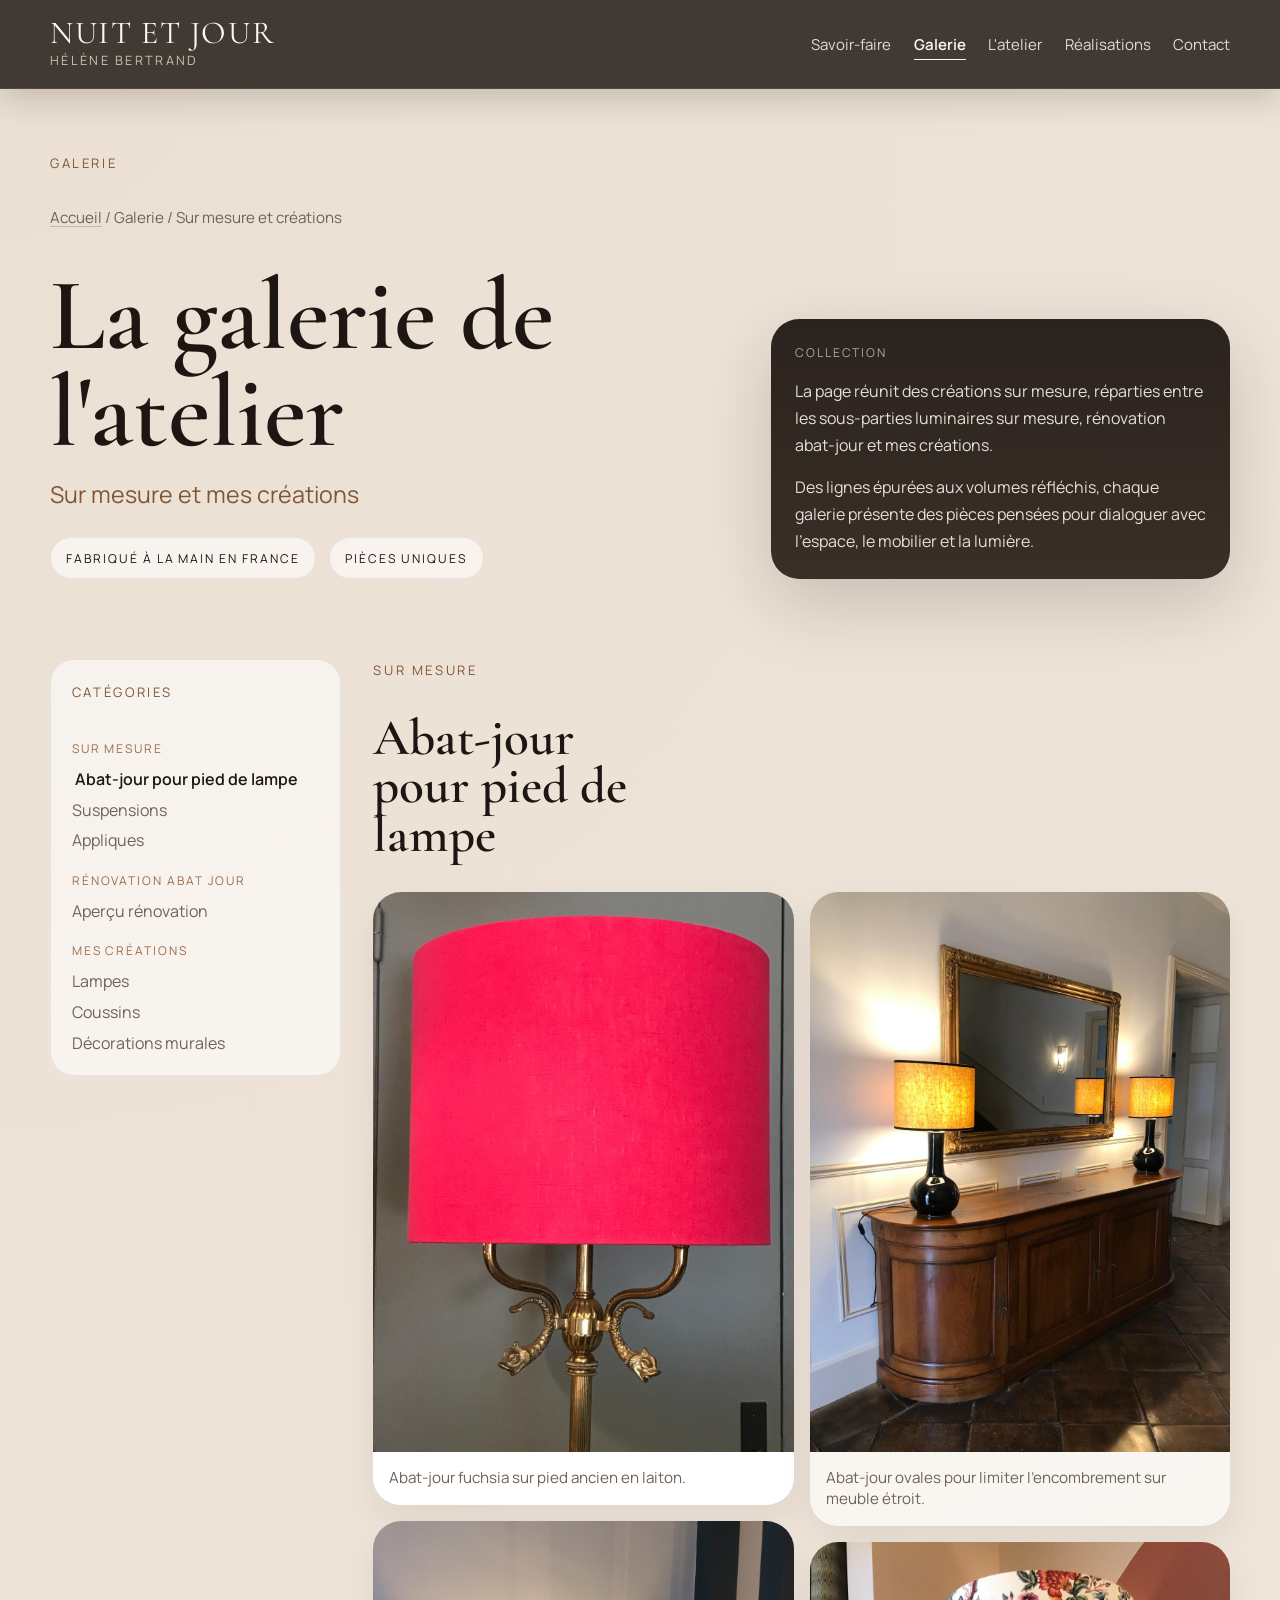
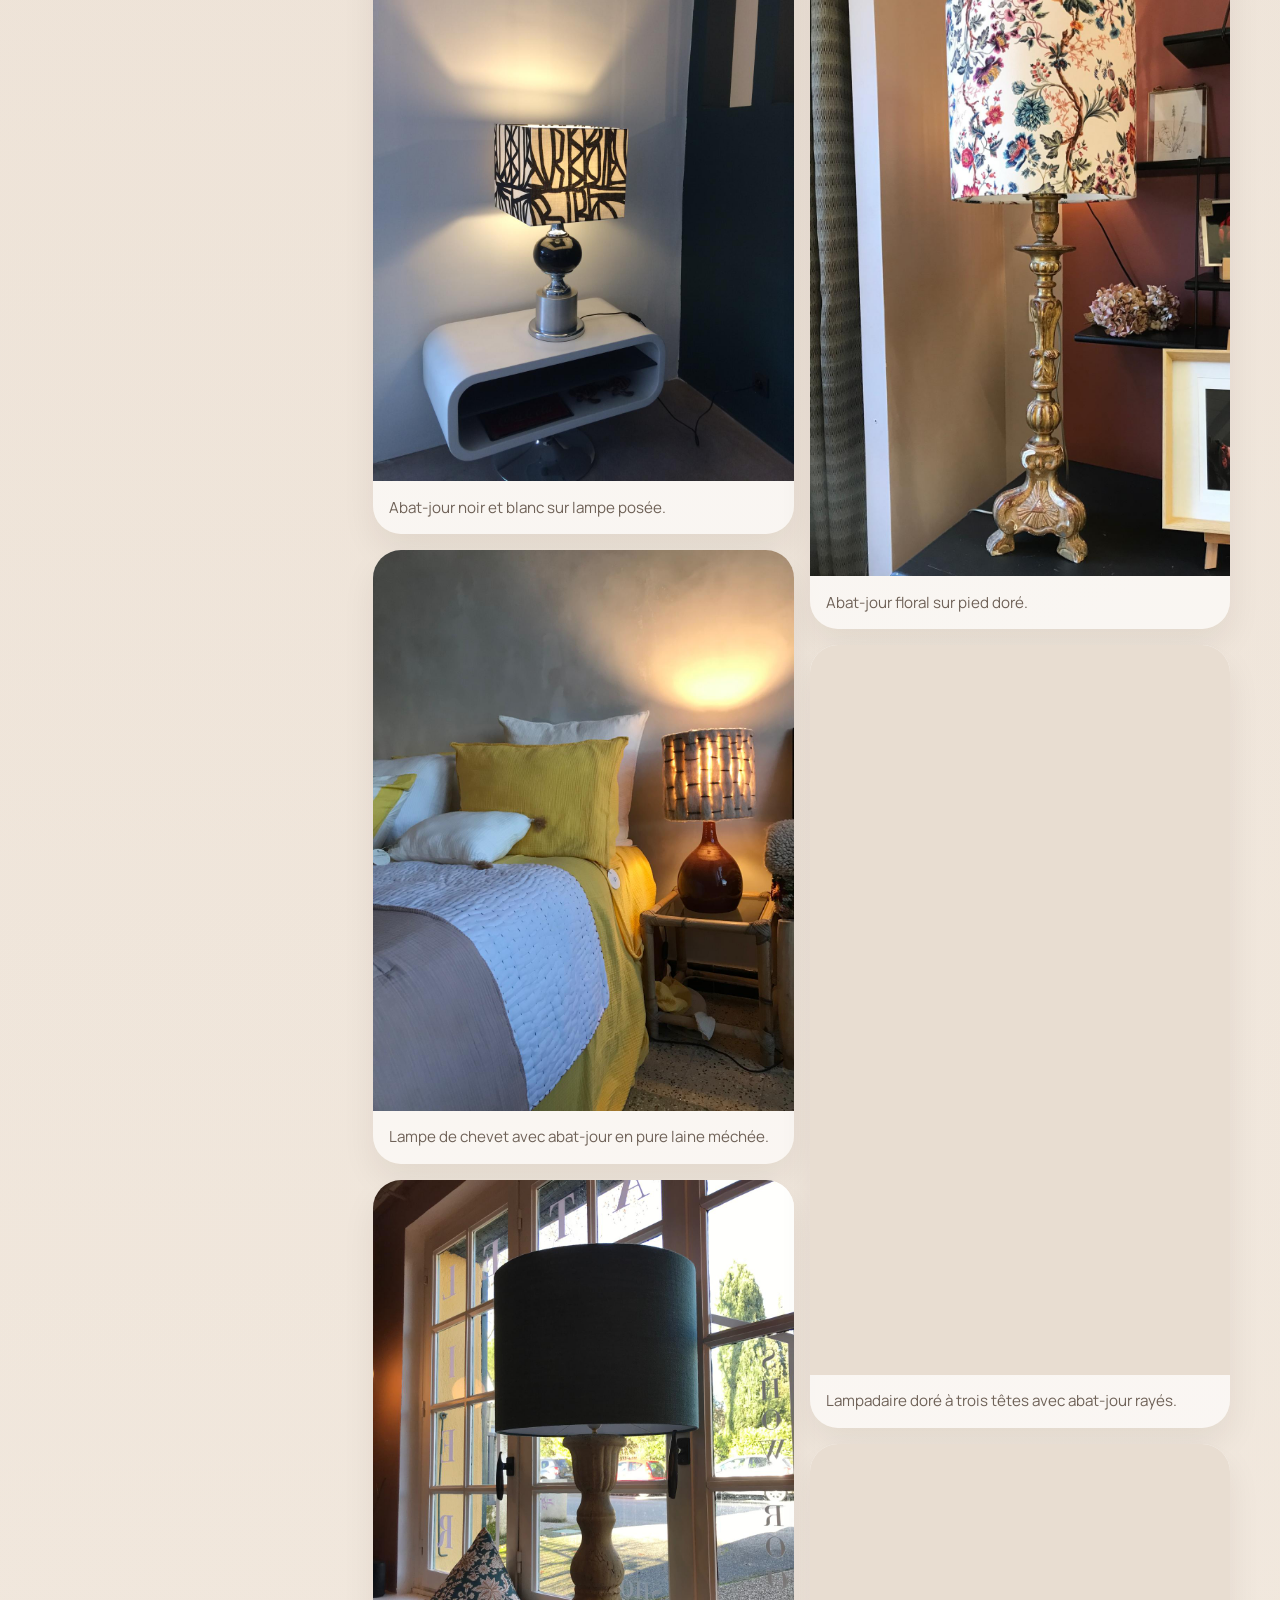
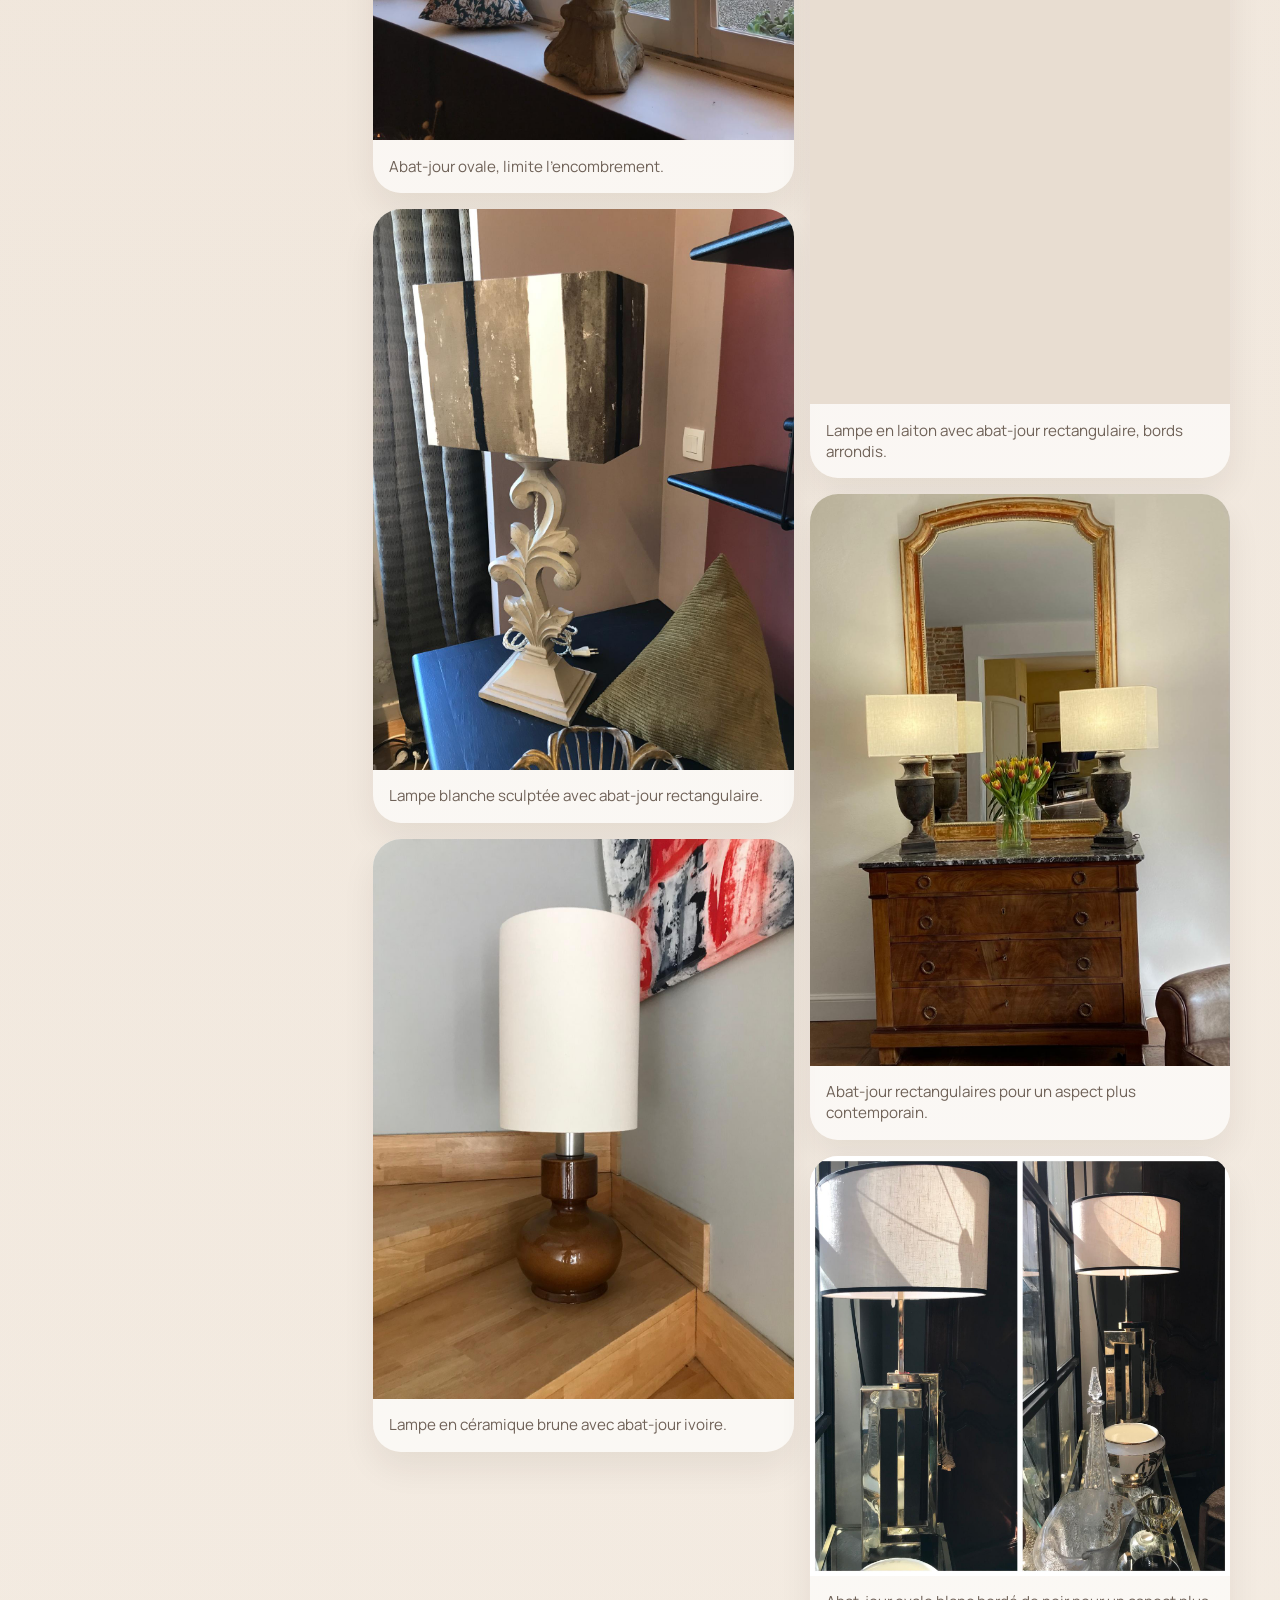
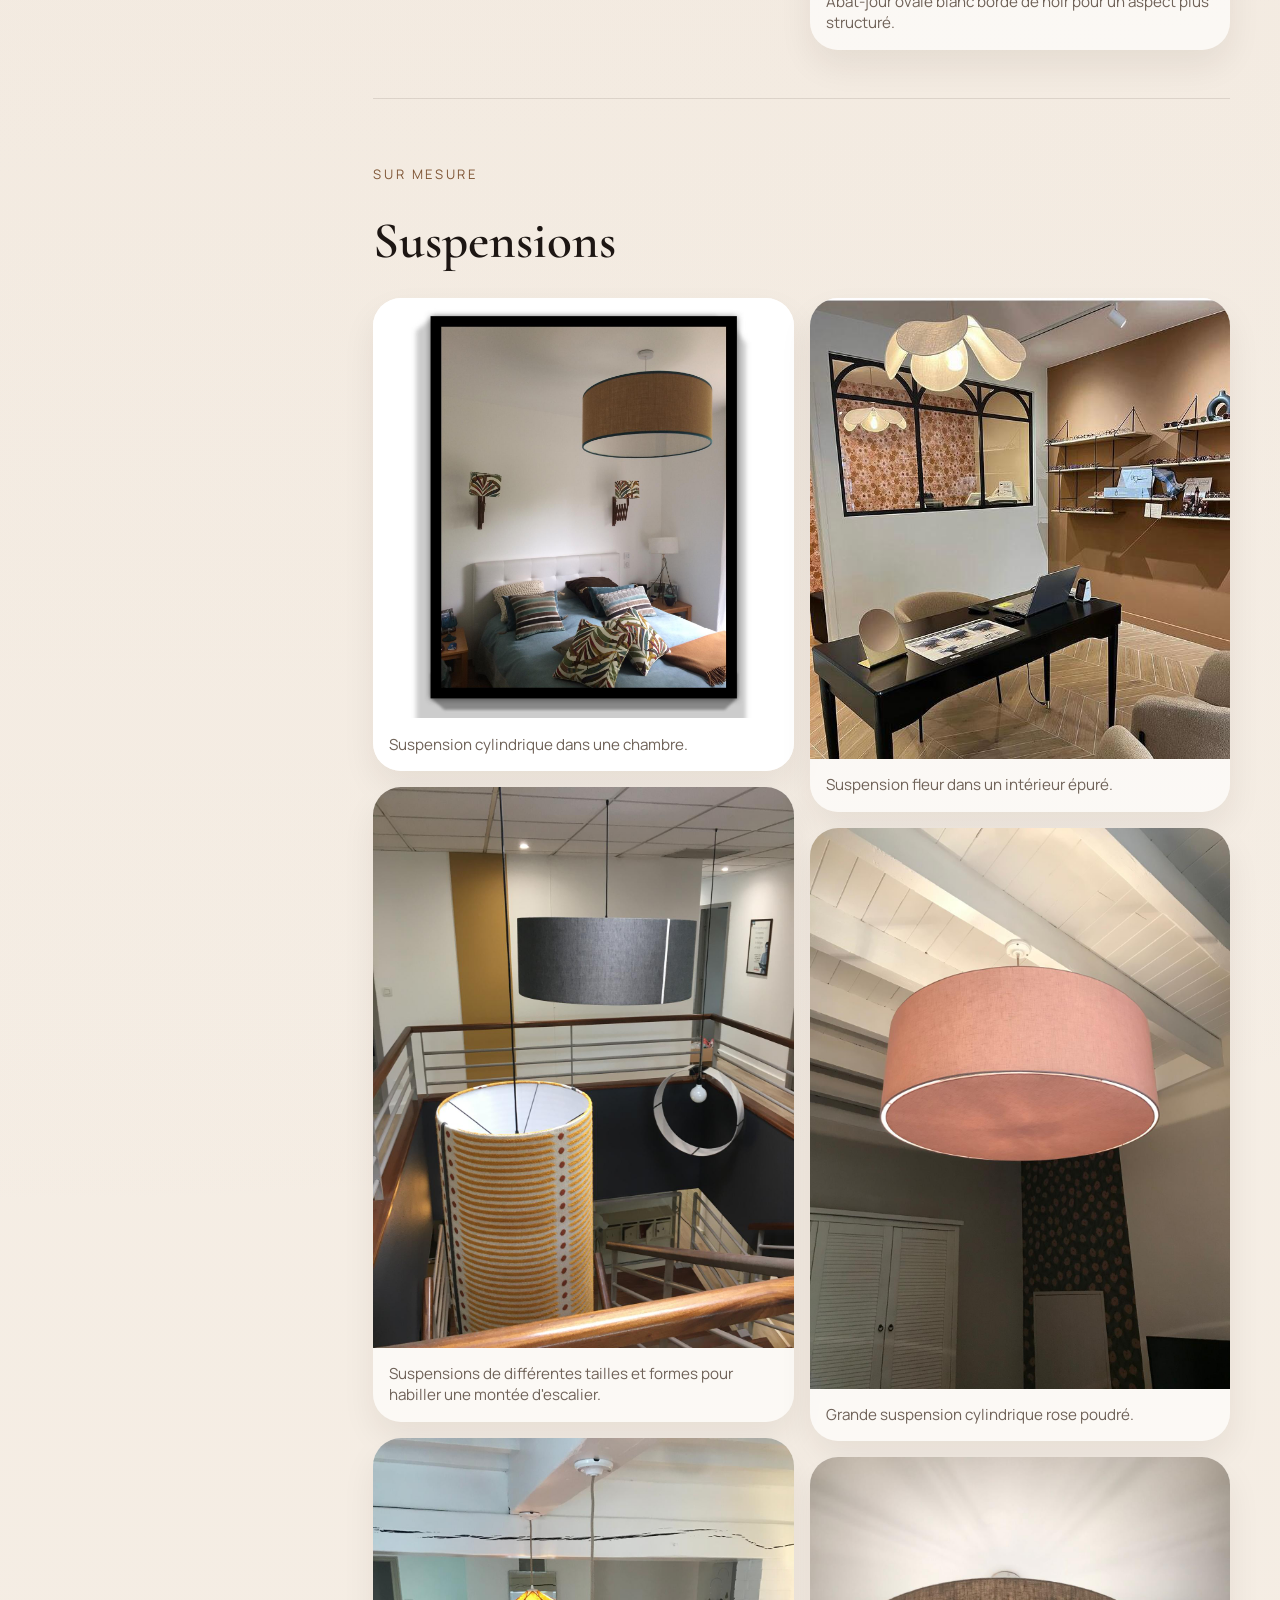
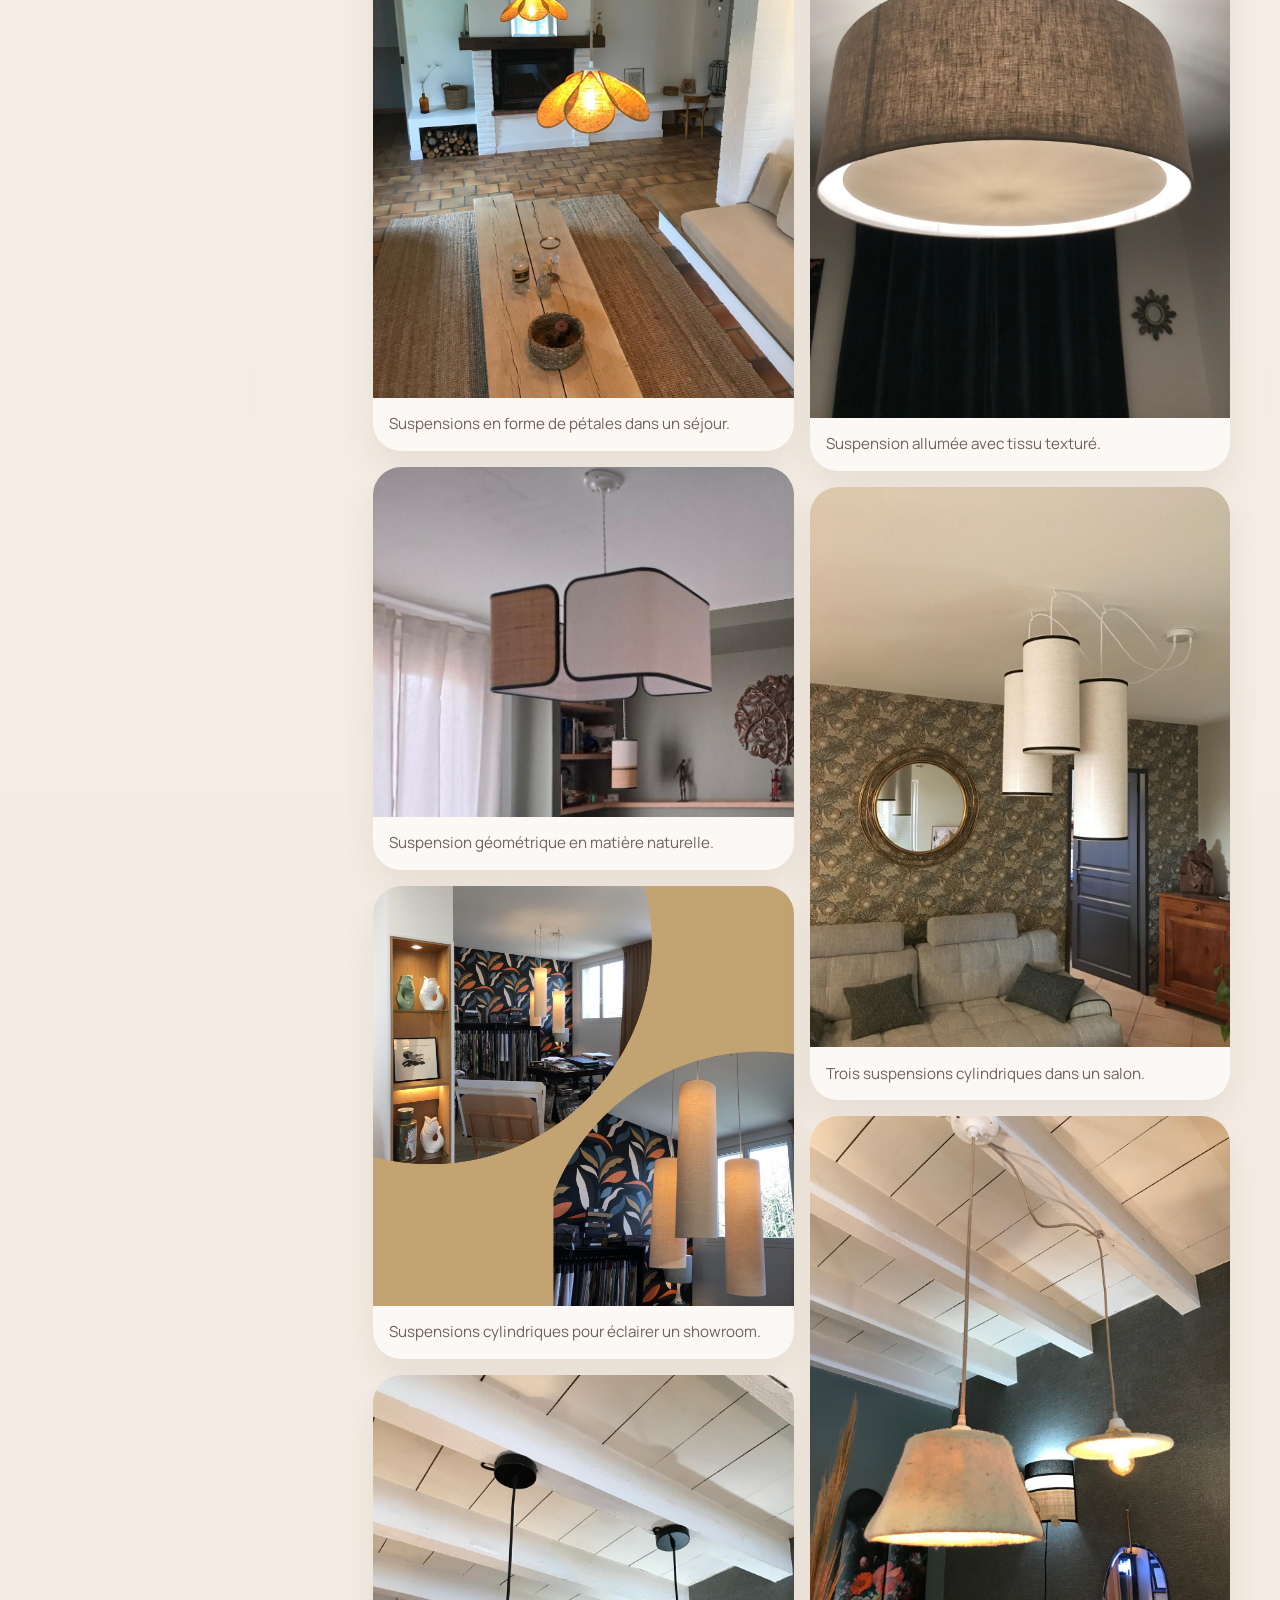
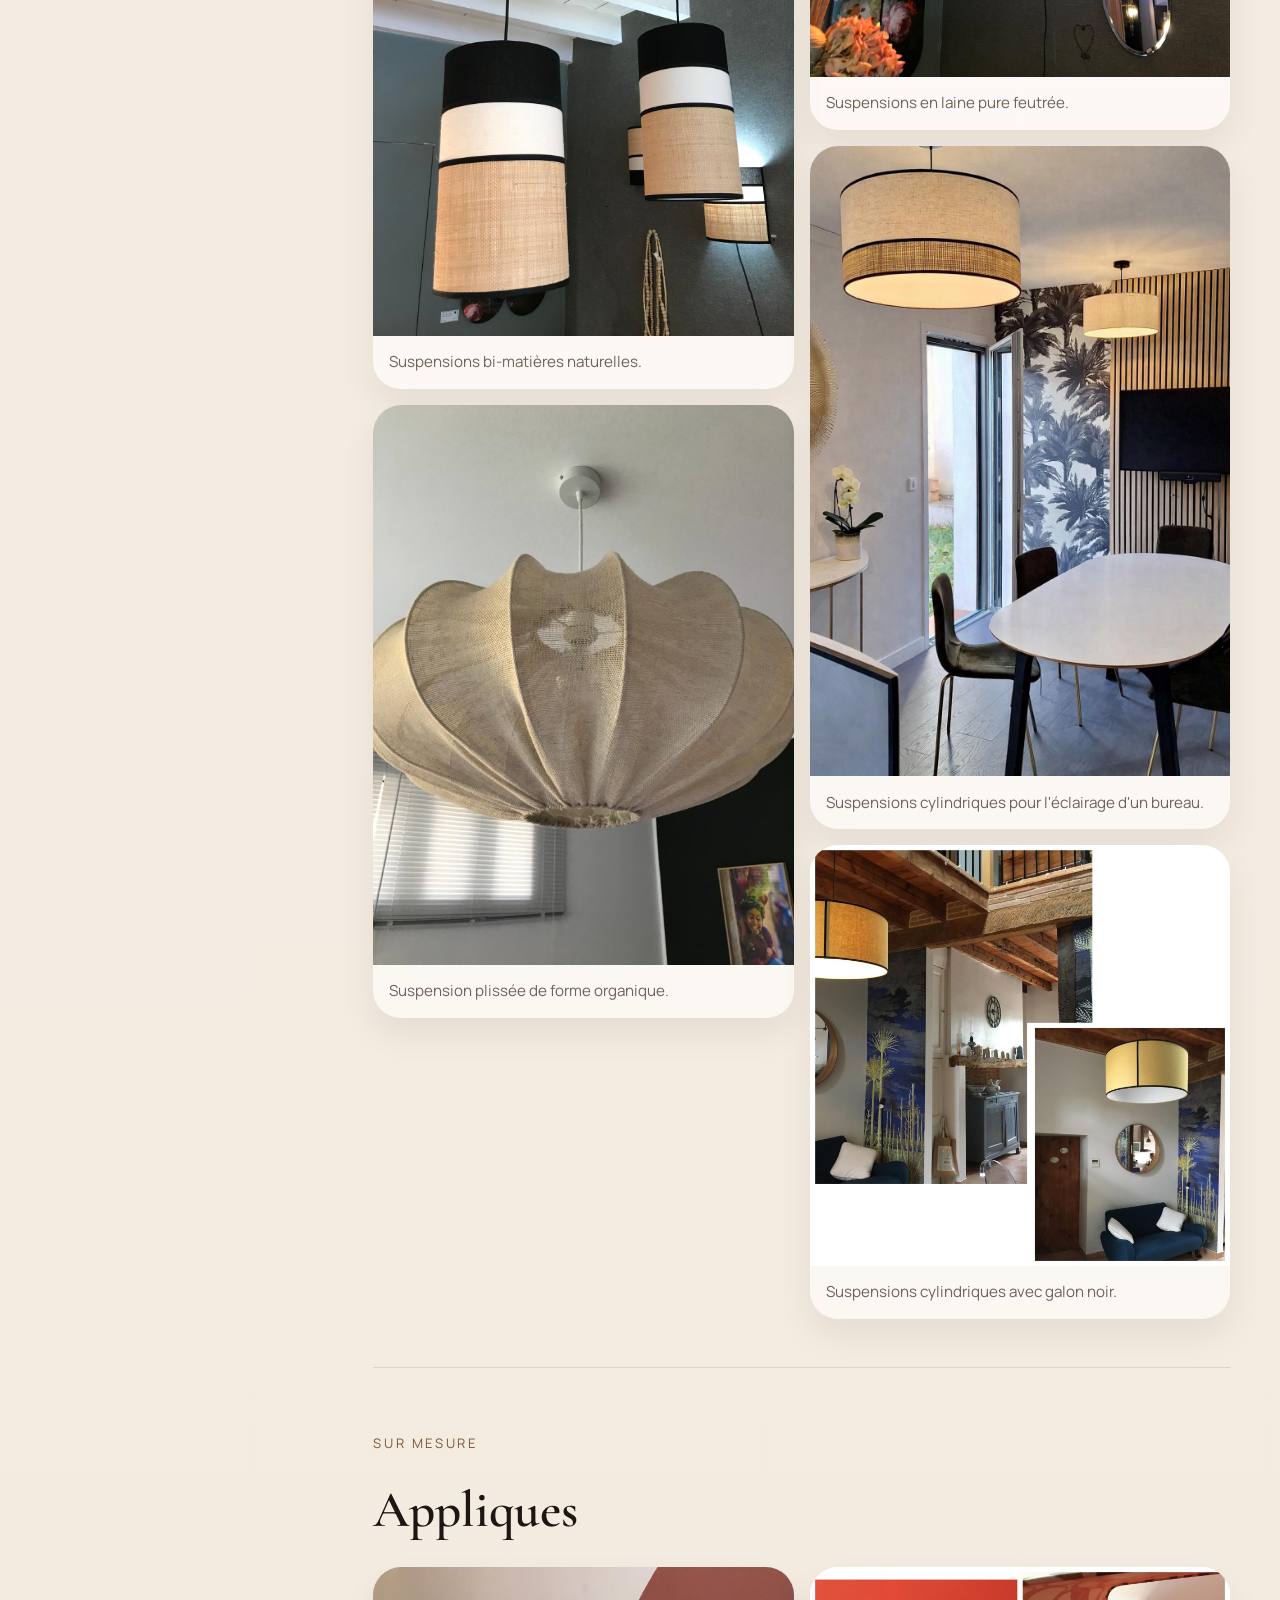
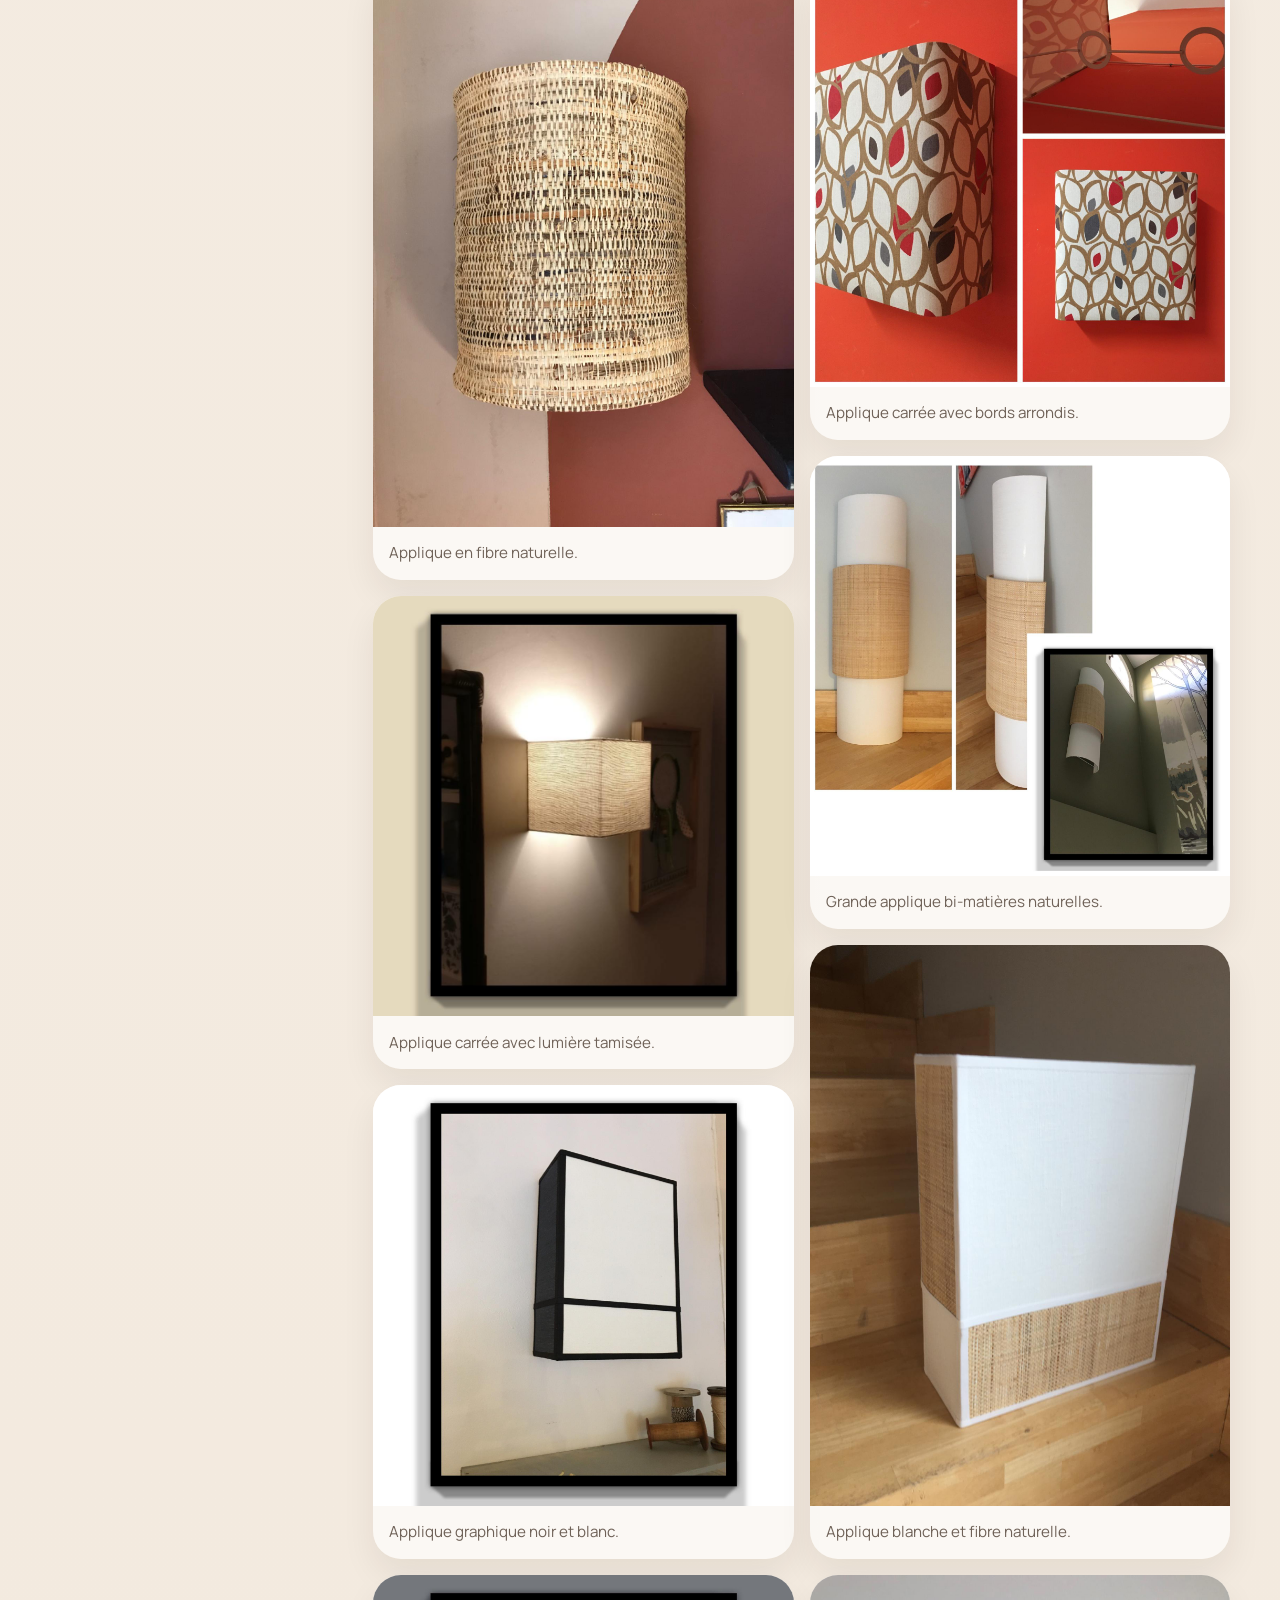
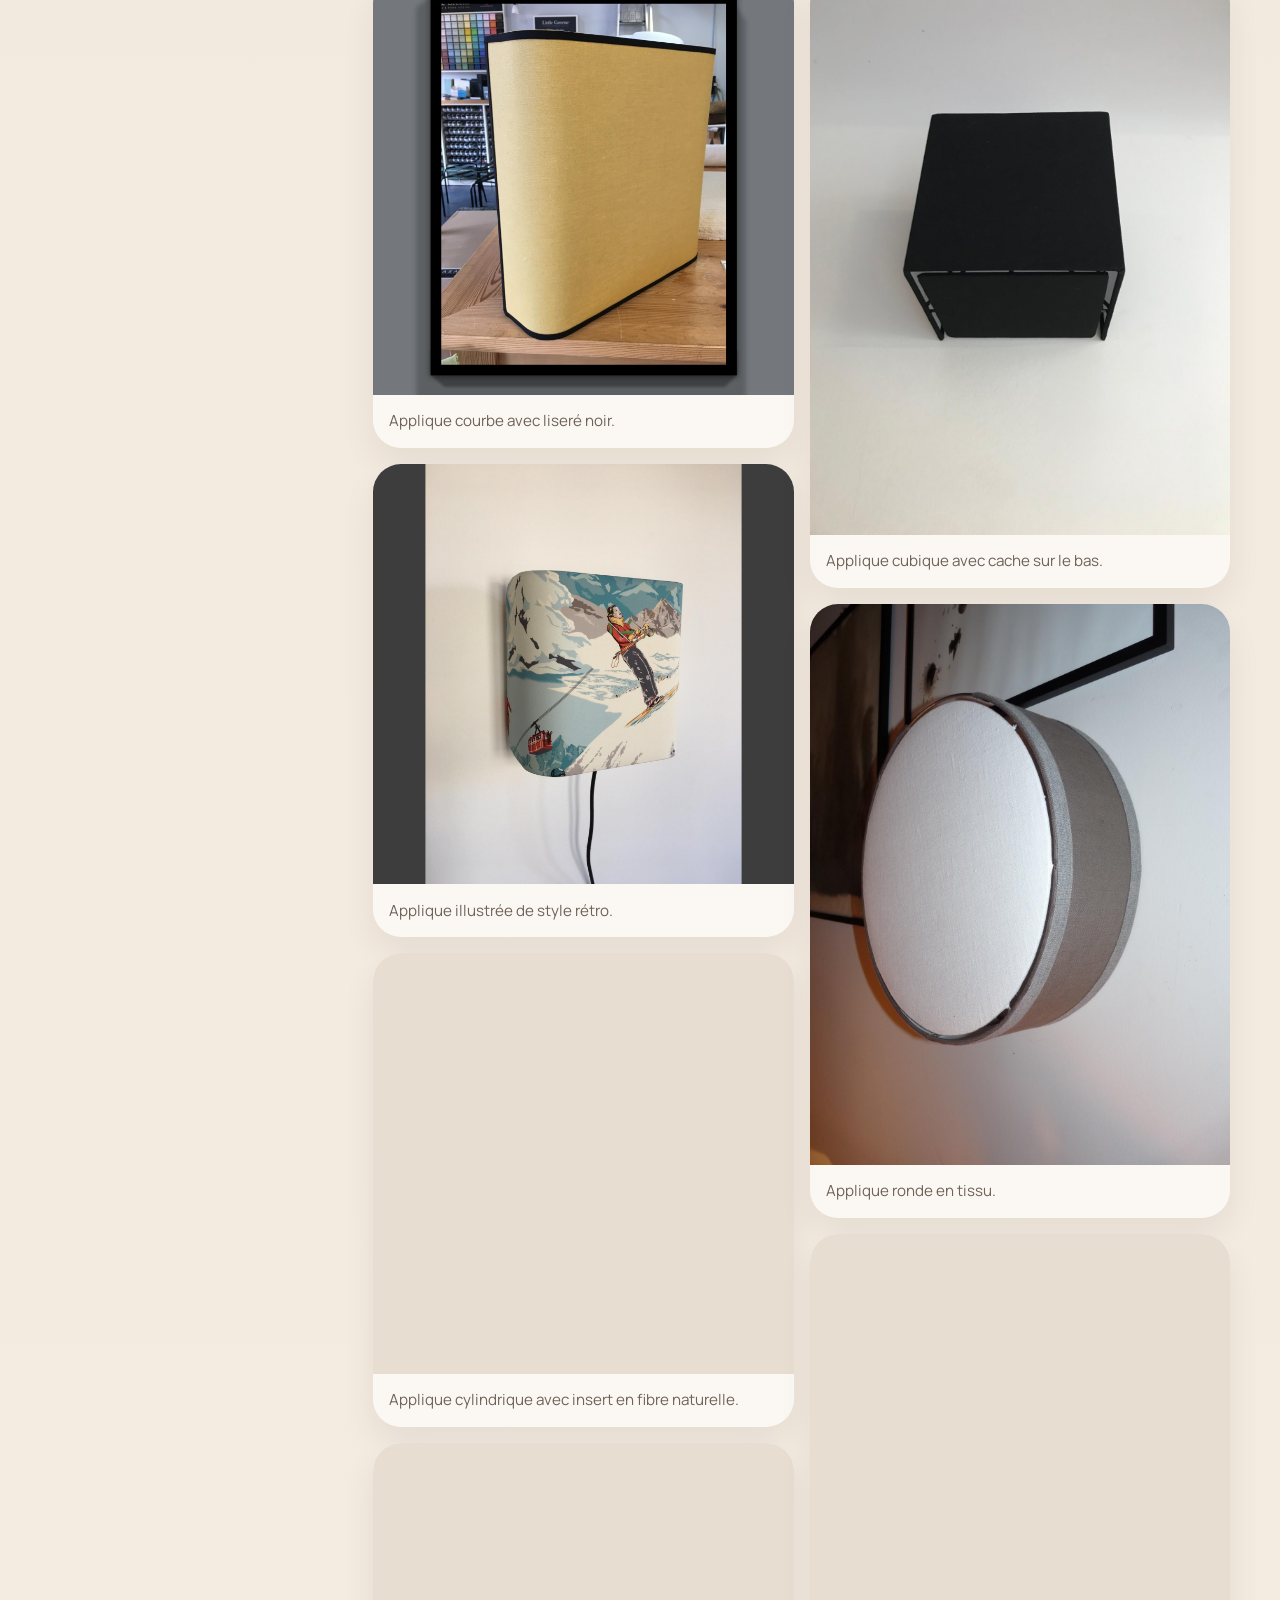
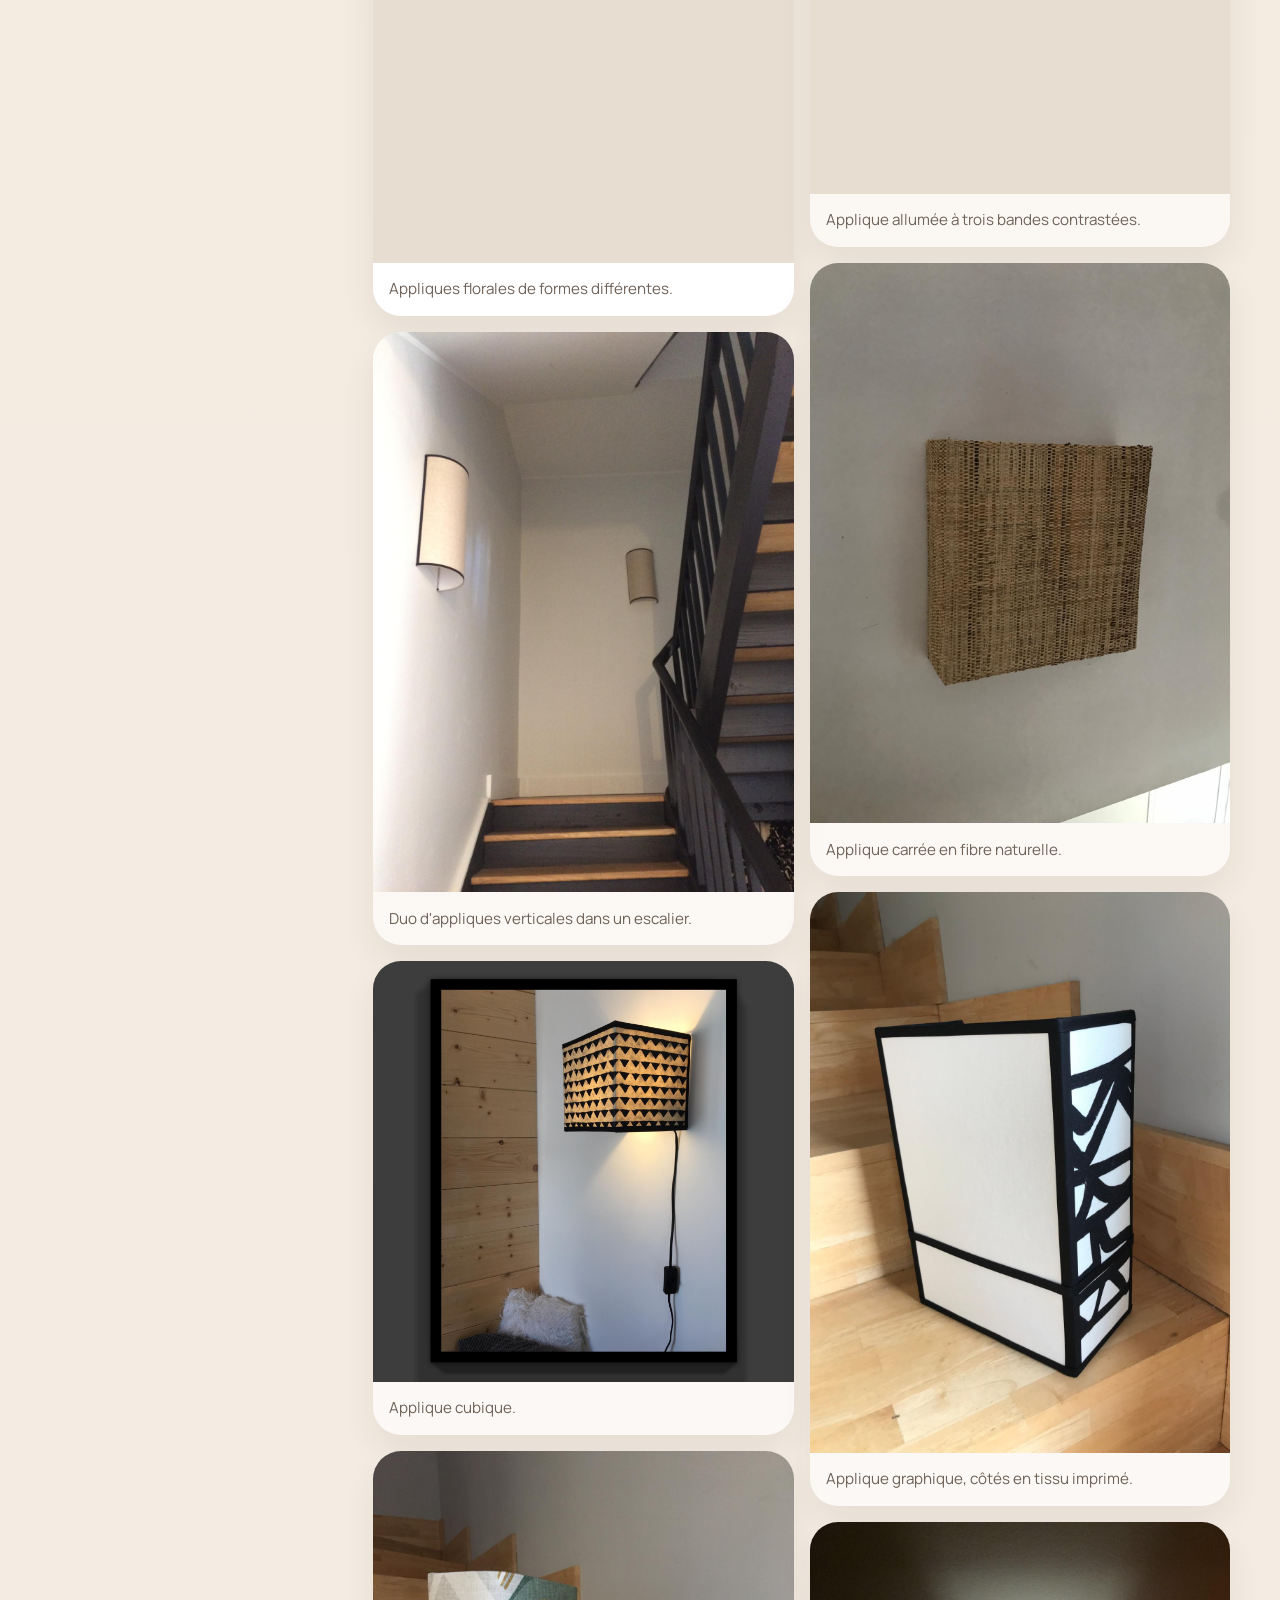
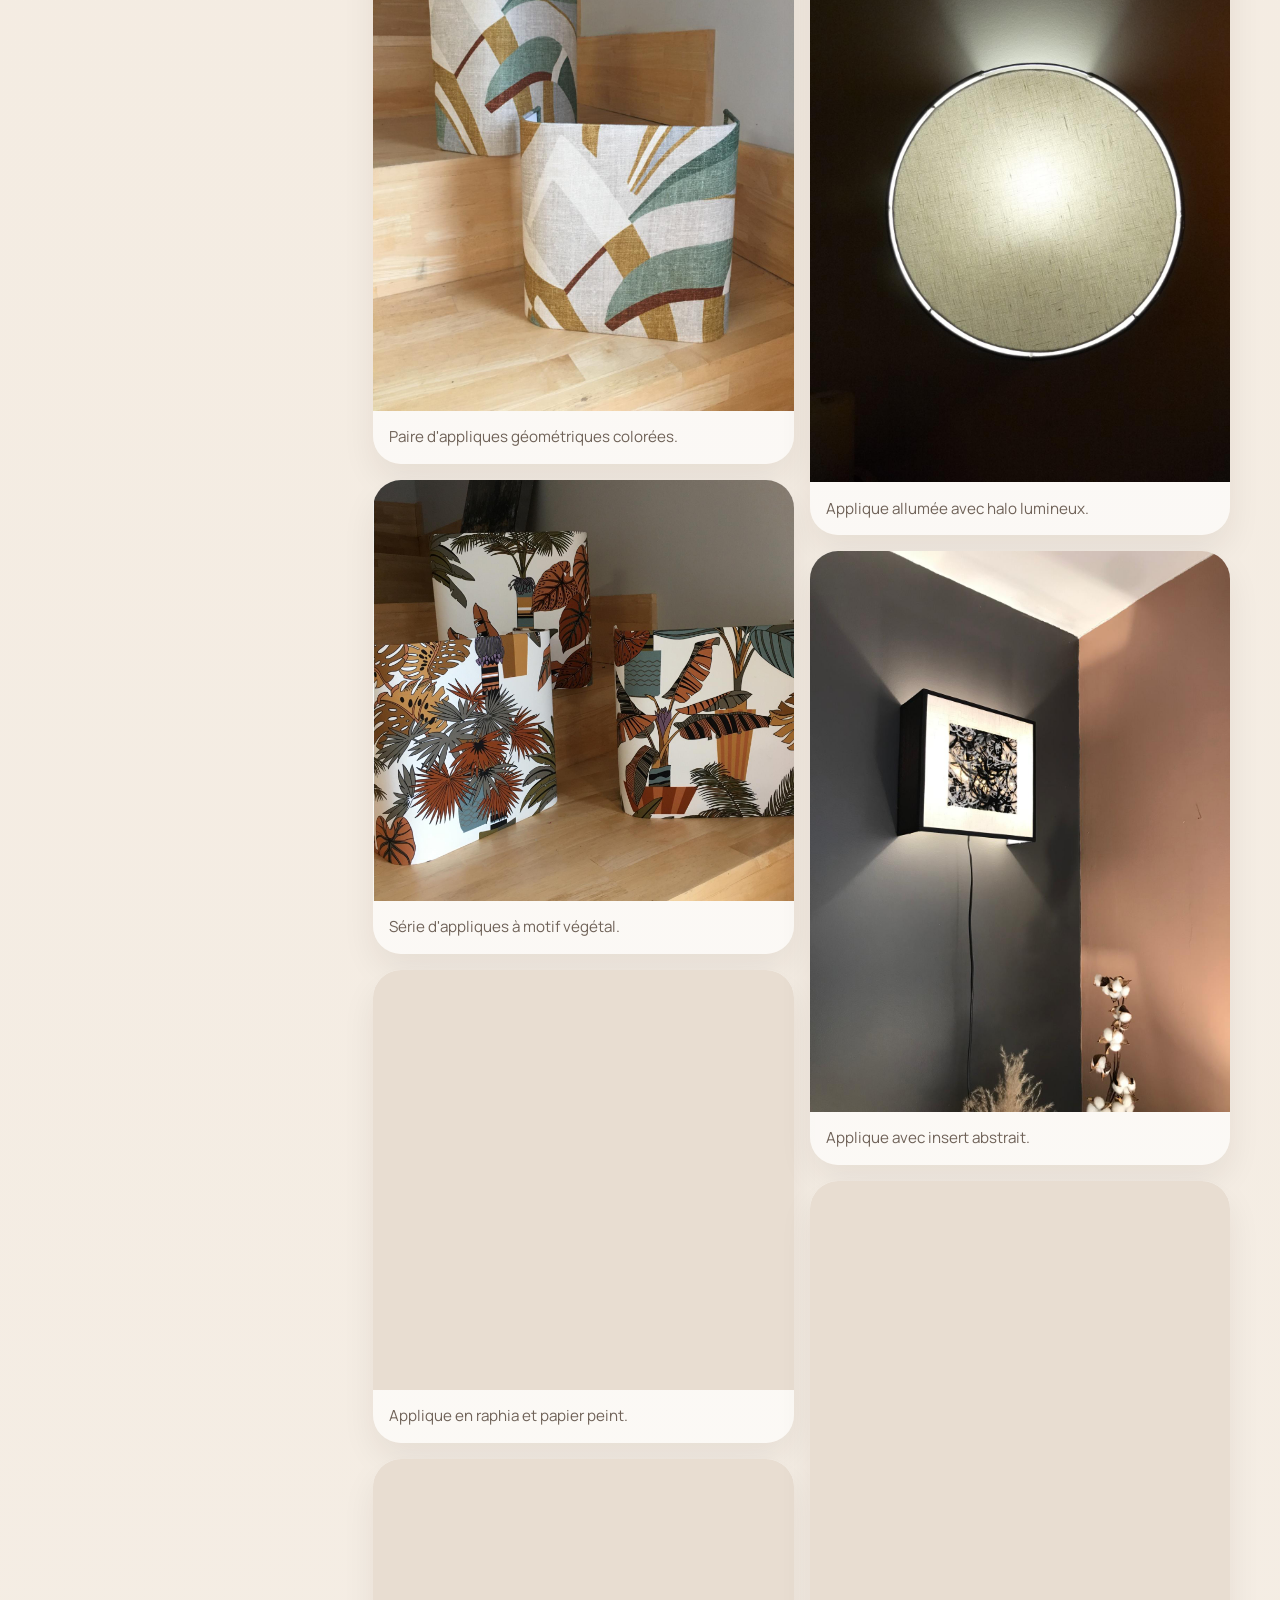
==== rubriques.html @ a38e51ad "Premiere version du site" ====
<!DOCTYPE html>
<html lang="fr">
<head>
  <meta charset="UTF-8">
  <meta name="viewport" content="width=device-width, initial-scale=1.0">
  <title>Galerie | Sur mesure et créations | Nuit et Jour</title>
  <meta
    name="description"
    content="Galerie de l'atelier Nuit et Jour par Hélène Bertrand. Découvrez les créations sur mesure, les appliques, les suspensions et les décorations murales."
  >
  <meta name="robots" content="index, follow">
  <meta name="author" content="Hélène Bertrand">
  <link rel="canonical" href="https://www.nuitetjour.fr/rubriques.html">
  <link rel="preconnect" href="https://fonts.googleapis.com">
  <link rel="preconnect" href="https://fonts.gstatic.com" crossorigin>
  <link
    href="https://fonts.googleapis.com/css2?family=Cormorant+Garamond:wght@400;500;600;700&family=Manrope:wght@400;500;600;700&display=swap"
    rel="stylesheet"
  >
  <meta property="og:locale" content="fr_FR">
  <meta property="og:type" content="website">
  <meta property="og:site_name" content="Nuit et Jour">
  <meta property="og:title" content="Galerie | Sur mesure et créations | Nuit et Jour">
  <meta
    property="og:description"
    content="Une page dédiée aux créations sur mesure et aux compositions textiles de l'atelier Nuit et Jour."
  >
  <meta property="og:url" content="https://www.nuitetjour.fr/rubriques.html">
  <link rel="stylesheet" href="styles.css">
</head>
<body class="rubriques-page">
  <header class="site-header is-scrolled" id="top">
    <div class="shell nav-shell">
      <a class="brand" href="index.html#top" aria-label="Retour à l'accueil Nuit et Jour">
        <span class="brand-mark">Nuit et Jour</span>
        <span class="brand-meta">Hélène Bertrand</span>
      </a>

      <button
        class="menu-toggle"
        type="button"
        aria-expanded="false"
        aria-controls="site-nav"
        aria-label="Ouvrir le menu"
      >
        Menu
      </button>

      <nav class="site-nav" id="site-nav" aria-label="Navigation principale">
        <a href="index.html#savoir-faire">Savoir-faire</a>
        <a href="rubriques.html" aria-current="page">Galerie</a>
        <a href="index.html#atelier">L'atelier</a>
        <a href="index.html#realisations">Réalisations</a>
        <a href="index.html#contact">Contact</a>
      </nav>
    </div>
  </header>

  <main>
    <section class="rubrique-hero">
      <div class="shell rubrique-hero-shell">
        <div class="rubrique-copy" data-reveal>
          <p class="overline">Galerie</p>
          <p class="breadcrumb"><a href="index.html">Accueil</a> / <span>Galerie</span> / <span>Sur mesure et créations</span></p>
          <h1>La galerie de l'atelier</h1>
          <p class="rubrique-subtitle">Sur mesure et mes créations</p>

          <div class="rubrique-flags">
            <span>Fabriqué à la main en France</span>
            <span>Pièces uniques</span>
          </div>
        </div>

        <div class="rubrique-panel" data-reveal>
          <p class="rubrique-panel-label">Collection</p>
          <p>
            La page réunit des créations sur mesure, réparties entre les sous-parties luminaires sur mesure, rénovation abat-jour et mes créations.
          </p>
          <p>
            Des lignes épurées aux volumes réfléchis, chaque galerie présente des pièces pensées pour dialoguer avec l'espace, le mobilier et la lumière.
          </p>
        </div>
      </div>
    </section>

    <section class="section rubrique-content">
      <div class="shell rubrique-layout">
        <aside class="rubrique-nav" data-reveal aria-label="Catégories de la galerie">
          <p class="overline">Catégories</p>
          <div class="rubrique-nav-group">
            <p class="rubrique-nav-title">Sur mesure</p>
            <a class="is-active" href="#abat-jour-pied-lampe">Abat-jour pour pied de lampe</a>
            <a href="#suspensions">Suspensions</a>
            <a href="#appliques">Appliques</a>
          </div>

          <div class="rubrique-nav-group">
            <p class="rubrique-nav-title">Rénovation abat jour</p>
            <a href="#renovation-abat-jour">Aperçu rénovation</a>
          </div>

          <div class="rubrique-nav-group">
            <p class="rubrique-nav-title">Mes créations</p>
            <a href="#lampe">Lampes</a>
            <a href="#coussins">Coussins</a>
            <a href="#decorations-murales">Décorations murales</a>
          </div>
        </aside>

        <div class="rubrique-gallery-block" id="abat-jour-pied-lampe">
          <div class="section-heading" data-reveal>
            <p class="overline">Sur mesure</p>
            <h2>Abat-jour pour pied de lampe</h2>
          </div>

          <div class="rubrique-gallery">
            <figure class="rubrique-item rubrique-item-featured" data-reveal>
              <img
                src="assets/images/rubriques/sur-mesure/abat-jour-pied-lampe/01.jpg"
                alt="Grand abat-jour fuchsia sur un pied de lampe ancien en laiton doré"
                width="1200"
                height="1600"
                fetchpriority="high"
              >
              <figcaption>Abat-jour fuchsia sur pied ancien en laiton.</figcaption>
            </figure>

            <figure class="rubrique-item" data-reveal>
              <img
                src="assets/images/rubriques/sur-mesure/abat-jour-pied-lampe/02.jpg"
                alt="Lampe posée avec abat-jour graphique noir et blanc dans un intérieur contemporain"
                width="1200"
                height="1600"
                loading="lazy"
                decoding="async"
              >
              <figcaption>Abat-jour noir et blanc sur lampe posée.</figcaption>
            </figure>

            <figure class="rubrique-item" data-reveal>
              <img
                src="assets/images/rubriques/sur-mesure/abat-jour-pied-lampe/03.jpg"
                alt="Lampe de chevet avec abat-jour texturé diffusant une lumière chaude"
                width="1200"
                height="1600"
                loading="lazy"
                decoding="async"
              >
              <figcaption>Lampe de chevet avec abat-jour en pure laine méchée.</figcaption>
            </figure>


            <figure class="rubrique-item" data-reveal>
              <img
                src="assets/images/rubriques/sur-mesure/abat-jour-pied-lampe/05.jpg"
                alt="Grand abat-jour bleu profond posé sur un pied sculpté devant une fenêtre"
                width="1200"
                height="1600"
                loading="lazy"
                decoding="async"
              >
              <figcaption>Abat-jour ovale, limite l'encombrement.</figcaption>
            </figure>

            <figure class="rubrique-item" data-reveal>
              <img
                src="assets/images/rubriques/sur-mesure/abat-jour-pied-lampe/06.jpg"
                alt="Lampe sculptée blanche avec abat-jour cubique rayé dans des tons neutres"
                width="1200"
                height="1600"
                loading="lazy"
                decoding="async"
              >
              <figcaption>Lampe blanche sculptée avec abat-jour rectangulaire.</figcaption>
            </figure>

            <figure class="rubrique-item" data-reveal>
              <img
                src="assets/images/rubriques/sur-mesure/abat-jour-pied-lampe/07.jpg"
                alt="Lampe en céramique brune avec abat-jour cylindrique ivoire"
                width="1200"
                height="1600"
                loading="lazy"
                decoding="async"
              >
              <figcaption>Lampe en céramique brune avec abat-jour ivoire.</figcaption>
            </figure>


            <figure class="rubrique-item" data-reveal>
              <img
                src="assets/images/rubriques/sur-mesure/abat-jour-pied-lampe/09.jpg"
                alt="Deux lampes noires avec abat-jour chauds sur un meuble en bois et grand miroir"
                width="1200"
                height="1600"
                loading="lazy"
                decoding="async"
              >
              <figcaption>Abat-jour ovales pour limiter l'encombrement sur meuble étroit.</figcaption>
            </figure>

            <figure class="rubrique-item" data-reveal>
              <img
                src="assets/images/rubriques/sur-mesure/abat-jour-pied-lampe/10.jpg"
                alt="Abat-jour floral sur un pied de lampe doré dans un intérieur chaleureux"
                width="1060"
                height="1600"
                loading="lazy"
                decoding="async"
              >
              <figcaption>Abat-jour floral sur pied doré.</figcaption>
            </figure>

            <figure class="rubrique-item" data-reveal>
              <img
                src="assets/images/rubriques/sur-mesure/abat-jour-pied-lampe/11.jpg"
                alt="Lampadaire doré à trois têtes avec petits abat-jour rayés noir et blanc"
                width="922"
                height="1600"
                loading="lazy"
                decoding="async"
              >
              <figcaption>Lampadaire doré à trois têtes avec abat-jour rayés.</figcaption>
            </figure>

            <figure class="rubrique-item" data-reveal>
              <img
                src="assets/images/rubriques/sur-mesure/abat-jour-pied-lampe/12.jpg"
                alt="Lampe en laiton avec abat-jour carré texturé beige près d'un vase blanc"
                width="1200"
                height="1600"
                loading="lazy"
                decoding="async"
              >
              <figcaption>Lampe en laiton avec abat-jour rectangulaire, bords arrondis.</figcaption>
            </figure>

            <figure class="rubrique-item" data-reveal>
              <img
                src="assets/images/rubriques/sur-mesure/abat-jour-pied-lampe/13.jpg"
                alt="Paire de lampes à abat-jour clair de part et d'autre d'un bouquet de tulipes"
                width="1177"
                height="1600"
                loading="lazy"
                decoding="async"
              >
              <figcaption>Abat-jour rectangulaires pour un aspect plus contemporain.</figcaption>
            </figure>

            <figure class="rubrique-item rubrique-item-square" data-reveal>
              <img
                src="assets/images/rubriques/sur-mesure/abat-jour-pied-lampe/14.jpg"
                alt="Montage de deux vues d'une lampe chromée avec abat-jour clair près d'une fenêtre"
                width="1600"
                height="1600"
                loading="lazy"
                decoding="async"
              >
              <figcaption>Abat-jour ovale blanc bordé de noir pour un aspect plus structuré.</figcaption>
            </figure>
          </div>
        </div>

        <div class="rubrique-gallery-block rubrique-gallery-block-separated" id="suspensions">
          <div class="section-heading" data-reveal>
            <p class="overline">Sur mesure</p>
            <h2>Suspensions</h2>
          </div>

          <div class="rubrique-gallery">
            <figure class="rubrique-item rubrique-item-featured rubrique-item-square" data-reveal>
              <img
                src="assets/images/rubriques/sur-mesure/suspensions/01.jpg"
                alt="Suspension cylindrique au-dessus d'un lit avec appliques coordonnées"
                width="1600"
                height="1600"
                loading="lazy"
                decoding="async"
              >
              <figcaption>Suspension cylindrique dans une chambre.</figcaption>
            </figure>

            <figure class="rubrique-item" data-reveal>
              <img
                src="assets/images/rubriques/sur-mesure/suspensions/02.jpg"
                alt="Ensemble de plusieurs suspensions dans une cage d'escalier contemporaine"
                width="1200"
                height="1600"
                loading="lazy"
                decoding="async"
              >
              <figcaption>Suspensions de différentes tailles et formes pour habiller une montée d'escalier.</figcaption>
            </figure>

            <figure class="rubrique-item" data-reveal>
              <img
                src="assets/images/rubriques/sur-mesure/suspensions/03.jpg"
                alt="Deux suspensions en forme de pétales diffusant une lumière chaude dans un salon"
                width="1200"
                height="1600"
                loading="lazy"
                decoding="async"
              >
              <figcaption>Suspensions en forme de pétales dans un séjour.</figcaption>
            </figure>

            <figure class="rubrique-item" data-reveal>
              <img
                src="assets/images/rubriques/sur-mesure/suspensions/04.jpg"
                alt="Suspension contemporaine aux volumes géométriques et liserés noirs"
                width="867"
                height="721"
                loading="lazy"
                decoding="async"
              >
              <figcaption>Suspension géométrique en matière naturelle.</figcaption>
            </figure>

            <figure class="rubrique-item rubrique-item-square" data-reveal>
              <img
                src="assets/images/rubriques/sur-mesure/suspensions/05.jpg"
                alt="Montage de suspensions tubulaires allumées dans une pièce avec papier peint végétal"
                width="1600"
                height="1600"
                loading="lazy"
                decoding="async"
              >
              <figcaption>Suspensions cylindriques pour éclairer un showroom.</figcaption>
            </figure>

            <figure class="rubrique-item" data-reveal>
              <img
                src="assets/images/rubriques/sur-mesure/suspensions/06.jpg"
                alt="Suspensions cylindriques en noir, blanc et fibre naturelle dans un espace à poutres"
                width="1200"
                height="1600"
                loading="lazy"
                decoding="async"
              >
              <figcaption>Suspensions bi-matières naturelles.</figcaption>
            </figure>

            <figure class="rubrique-item" data-reveal>
              <img
                src="assets/images/rubriques/sur-mesure/suspensions/07.jpg"
                alt="Grande suspension beige aux formes ondulées et translucides"
                width="1200"
                height="1600"
                loading="lazy"
                decoding="async"
              >
              <figcaption>Suspension plissée de forme organique.</figcaption>
            </figure>

            <figure class="rubrique-item" data-reveal>
              <img
                src="assets/images/rubriques/sur-mesure/suspensions/08.jpg"
                alt="Suspension en forme de fleur photographiée dans un espace de boutique épuré"
                width="640"
                height="702"
                loading="lazy"
                decoding="async"
              >
              <figcaption>Suspension fleur dans un intérieur épuré.</figcaption>
            </figure>

            <figure class="rubrique-item" data-reveal>
              <img
                src="assets/images/rubriques/sur-mesure/suspensions/09.jpg"
                alt="Grande suspension rose poudré sous poutres blanches"
                width="1200"
                height="1600"
                loading="lazy"
                decoding="async"
              >
              <figcaption>Grande suspension cylindrique rose poudré.</figcaption>
            </figure>

            <figure class="rubrique-item" data-reveal>
              <img
                src="assets/images/rubriques/sur-mesure/suspensions/10.jpg"
                alt="Suspension taupe cylindrique diffusant un halo lumineux sur le plafond"
                width="1200"
                height="1600"
                loading="lazy"
                decoding="async"
              >
              <figcaption>Suspension allumée avec tissu texturé.</figcaption>
            </figure>

            <figure class="rubrique-item" data-reveal>
              <img
                src="assets/images/rubriques/sur-mesure/suspensions/11.jpg"
                alt="Suspension composée de trois cylindres clairs suspendus à différentes hauteurs"
                width="1200"
                height="1600"
                loading="lazy"
                decoding="async"
              >
              <figcaption>Trois suspensions cylindriques dans un salon.</figcaption>
            </figure>

            <figure class="rubrique-item" data-reveal>
              <img
                src="assets/images/rubriques/sur-mesure/suspensions/12.jpg"
                alt="Deux suspensions anciennes revisitées dans un intérieur à poutres blanches"
                width="1200"
                height="1600"
                loading="lazy"
                decoding="async"
              >
              <figcaption>Suspensions en laine pure feutrée.</figcaption>
            </figure>

            <figure class="rubrique-item" data-reveal>
              <img
                src="assets/images/rubriques/sur-mesure/suspensions/13.jpg"
                alt="Deux suspensions cylindriques claires dans une salle à manger contemporaine"
                width="1024"
                height="1536"
                loading="lazy"
                decoding="async"
              >
              <figcaption>Suspensions cylindriques pour l'éclairage d'un bureau.</figcaption>
            </figure>

            <figure class="rubrique-item rubrique-item-square" data-reveal>
              <img
                src="assets/images/rubriques/sur-mesure/suspensions/14.jpg"
                alt="Montage de deux vues d'une suspension cylindrique dans un intérieur aux poutres bois"
                width="1600"
                height="1600"
                loading="lazy"
                decoding="async"
              >
              <figcaption>Suspensions cylindriques avec galon noir.</figcaption>
            </figure>
          </div>
        </div>

        <div class="rubrique-gallery-block rubrique-gallery-block-separated" id="appliques">
          <div class="section-heading" data-reveal>
            <p class="overline">Sur mesure</p>
            <h2>Appliques</h2>
          </div>

          <div class="rubrique-gallery">
            <figure class="rubrique-item" data-reveal>
              <img
                src="assets/images/rubriques/sur-mesure/appliques/01.jpg"
                alt="Applique cylindrique tressée en fibre naturelle fixée sur un mur bicolore"
                width="1200"
                height="1600"
                loading="lazy"
                decoding="async"
              >
              <figcaption>Applique en fibre naturelle.</figcaption>
            </figure>

            <figure class="rubrique-item rubrique-item-square" data-reveal>
              <img
                src="assets/images/rubriques/sur-mesure/appliques/02.jpg"
                alt="Applique carrée allumée diffusant une lumière douce dans un couloir"
                width="1044"
                height="1044"
                loading="lazy"
                decoding="async"
              >
              <figcaption>Applique carrée avec lumière tamisée.</figcaption>
            </figure>

            <figure class="rubrique-item rubrique-item-square" data-reveal>
              <img
                src="assets/images/rubriques/sur-mesure/appliques/03.jpg"
                alt="Applique rectangulaire noire et blanche à lignes géométriques"
                width="1600"
                height="1600"
                loading="lazy"
                decoding="async"
              >
              <figcaption>Applique graphique noir et blanc.</figcaption>
            </figure>

            <figure class="rubrique-item rubrique-item-square" data-reveal>
              <img
                src="assets/images/rubriques/sur-mesure/appliques/04.jpg"
                alt="Applique courbe jaune bordée de noir posée sur une table d'atelier"
                width="1600"
                height="1600"
                loading="lazy"
                decoding="async"
              >
              <figcaption>Applique courbe avec liseré noir.</figcaption>
            </figure>

            <figure class="rubrique-item rubrique-item-square" data-reveal>
              <img
                src="assets/images/rubriques/sur-mesure/appliques/05.jpg"
                alt="Applique décorative avec motif de skieur et paysage de montagne"
                width="1600"
                height="1600"
                loading="lazy"
                decoding="async"
              >
              <figcaption>Applique illustrée de style rétro.</figcaption>
            </figure>

            <figure class="rubrique-item rubrique-item-square" data-reveal>
              <img
                src="assets/images/rubriques/sur-mesure/appliques/06.jpg"
                alt="Applique cylindrique blanche avec panneau de fibre naturelle sur le devant"
                width="1600"
                height="1600"
                loading="lazy"
                decoding="async"
              >
              <figcaption>Applique cylindrique avec insert en fibre naturelle.</figcaption>
            </figure>

            <figure class="rubrique-item rubrique-item-featured rubrique-item-square" data-reveal>
              <img
                src="assets/images/rubriques/sur-mesure/appliques/07.jpg"
                alt="Montage floral montrant plusieurs vues d'une applique lumineuse à motif fleuri"
                width="1600"
                height="1600"
                loading="lazy"
                decoding="async"
              >
              <figcaption>Appliques florales de formes différentes.</figcaption>
            </figure>

            <figure class="rubrique-item" data-reveal>
              <img
                src="assets/images/rubriques/sur-mesure/appliques/08.jpg"
                alt="Deux appliques hautes et claires installées dans une cage d'escalier"
                width="1200"
                height="1600"
                loading="lazy"
                decoding="async"
              >
              <figcaption>Duo d'appliques verticales dans un escalier.</figcaption>
            </figure>

            <figure class="rubrique-item rubrique-item-square" data-reveal>
              <img
                src="assets/images/rubriques/sur-mesure/appliques/09.jpg"
                alt="Applique carrée avec motif triangulaire noir et lumière chaude"
                width="1600"
                height="1600"
                loading="lazy"
                decoding="async"
              >
              <figcaption>Applique cubique.</figcaption>
            </figure>

            <figure class="rubrique-item" data-reveal>
              <img
                src="assets/images/rubriques/sur-mesure/appliques/10.jpg"
                alt="Deux appliques aux motifs géométriques verts, ocre et brique posées sur un escalier"
                width="1200"
                height="1600"
                loading="lazy"
                decoding="async"
              >
              <figcaption>Paire d'appliques géométriques colorées.</figcaption>
            </figure>

            <figure class="rubrique-item" data-reveal>
              <img
                src="assets/images/rubriques/sur-mesure/appliques/11.jpg"
                alt="Ensemble de trois appliques avec motifs végétaux dans des tons rouille et sauge"
                width="1200"
                height="1600"
                loading="lazy"
                decoding="async"
              >
              <figcaption>Série d'appliques à motif végétal.</figcaption>
            </figure>

            <figure class="rubrique-item" data-reveal>
              <img
                src="assets/images/rubriques/sur-mesure/appliques/12.jpg"
                alt="Applique rectangulaire mêlant raphia clair et base noire à motif abstrait"
                width="1200"
                height="1600"
                loading="lazy"
                decoding="async"
              >
              <figcaption>Applique en raphia et papier peint.</figcaption>
            </figure>

            <figure class="rubrique-item" data-reveal>
              <img
                src="assets/images/rubriques/sur-mesure/appliques/13.jpg"
                alt="Deux appliques rectangulaires en bleu nuit, blanc et noir"
                width="1200"
                height="1600"
                loading="lazy"
                decoding="async"
              >
              <figcaption>Paire d'appliques bleu nuit, blanc et noir.</figcaption>
            </figure>

            <figure class="rubrique-item rubrique-item-square" data-reveal>
              <img
                src="assets/images/rubriques/sur-mesure/appliques/14.jpg"
                alt="Montage photo de deux appliques cylindriques noires, blanches et naturelles"
                width="1600"
                height="1600"
                loading="lazy"
                decoding="async"
              >
              <figcaption>Appliques et suspensions coordonnées.</figcaption>
            </figure>

            <figure class="rubrique-item" data-reveal>
              <img
                src="assets/images/rubriques/sur-mesure/appliques/15.jpg"
                alt="Applique courbe blanche et verte bordée d'un galon prune"
                width="1421"
                height="1600"
                loading="lazy"
                decoding="async"
              >
              <figcaption>Applique courbe avec finition prune.</figcaption>
            </figure>

            <figure class="rubrique-item rubrique-item-square" data-reveal>
              <img
                src="assets/images/rubriques/sur-mesure/appliques/16.jpg"
                alt="Montage de trois vues d'une applique cylindrique blanche avec bande de fibre naturelle"
                width="1600"
                height="1600"
                loading="lazy"
                decoding="async"
              >
              <figcaption>Applique carrée avec bords arrondis.</figcaption>
            </figure>

            <figure class="rubrique-item rubrique-item-square" data-reveal>
              <img
                src="assets/images/rubriques/sur-mesure/appliques/17.jpg"
                alt="Montage rouge montrant une applique à motif rétro et ses détails intérieurs"
                width="1600"
                height="1600"
                loading="lazy"
                decoding="async"
              >
              <figcaption>Grande applique bi-matières naturelles.</figcaption>
            </figure>

            <figure class="rubrique-item" data-reveal>
              <img
                src="assets/images/rubriques/sur-mesure/appliques/18.jpg"
                alt="Applique rectangulaire blanche et naturelle posée sur un escalier"
                width="1200"
                height="1600"
                loading="lazy"
                decoding="async"
              >
              <figcaption>Applique blanche et fibre naturelle.</figcaption>
            </figure>

            <figure class="rubrique-item" data-reveal>
              <img
                src="assets/images/rubriques/sur-mesure/appliques/19.jpg"
                alt="Applique noire minimaliste vue de face sur un mur blanc"
                width="1200"
                height="1600"
                loading="lazy"
                decoding="async"
              >
              <figcaption>Applique cubique avec cache sur le bas.</figcaption>
            </figure>

            <figure class="rubrique-item" data-reveal>
              <img
                src="assets/images/rubriques/sur-mesure/appliques/20.jpg"
                alt="Applique ronde en tissu taupe vue en détail sur un mur"
                width="1200"
                height="1600"
                loading="lazy"
                decoding="async"
              >
              <figcaption>Applique ronde en tissu.</figcaption>
            </figure>

            <figure class="rubrique-item" data-reveal>
              <img
                src="assets/images/rubriques/sur-mesure/appliques/21.jpg"
                alt="Applique cylindrique allumée avec bandes noire, blanche et naturelle"
                width="1200"
                height="1600"
                loading="lazy"
                decoding="async"
              >
              <figcaption>Applique allumée à trois bandes contrastées.</figcaption>
            </figure>

            <figure class="rubrique-item" data-reveal>
              <img
                src="assets/images/rubriques/sur-mesure/appliques/22.jpg"
                alt="Applique carrée en fibre naturelle vue installée sur un mur"
                width="1200"
                height="1600"
                loading="lazy"
                decoding="async"
              >
              <figcaption>Applique carrée en fibre naturelle.</figcaption>
            </figure>

            <figure class="rubrique-item" data-reveal>
              <img
                src="assets/images/rubriques/sur-mesure/appliques/23.jpg"
                alt="Applique blanche avec détails noirs graphiques sur les côtés"
                width="1200"
                height="1600"
                loading="lazy"
                decoding="async"
              >
              <figcaption>Applique graphique, côtés en tissu imprimé.</figcaption>
            </figure>

            <figure class="rubrique-item" data-reveal>
              <img
                src="assets/images/rubriques/sur-mesure/appliques/24.jpg"
                alt="Applique ronde rétroéclairée diffusant un halo circulaire sur le mur"
                width="1200"
                height="1600"
                loading="lazy"
                decoding="async"
              >
              <figcaption>Applique allumée avec halo lumineux.</figcaption>
            </figure>

            <figure class="rubrique-item" data-reveal>
              <img
                src="assets/images/rubriques/sur-mesure/appliques/25.jpg"
                alt="Applique carrée blanche et noire avec insert central abstrait, installée dans un angle"
                width="1200"
                height="1600"
                loading="lazy"
                decoding="async"
              >
              <figcaption>Applique avec insert abstrait.</figcaption>
            </figure>

            <figure class="rubrique-item" data-reveal>
              <img
                src="assets/images/rubriques/sur-mesure/appliques/26.jpg"
                alt="Applique blanche rectangulaire avec décor noir en base"
                width="1200"
                height="1600"
                loading="lazy"
                decoding="async"
              >
              <figcaption>Applique blanche avec motif noir en partie basse.</figcaption>
            </figure>

            <figure class="rubrique-item" data-reveal>
              <img
                src="assets/images/rubriques/sur-mesure/appliques/27.jpg"
                alt="Applique cylindrique en fibre naturelle allumée avec double bande noire"
                width="1200"
                height="1600"
                loading="lazy"
                decoding="async"
              >
              <figcaption>Applique demi cercles raphia bordée de noir.</figcaption>
            </figure>
          </div>
        </div>

        <div class="rubrique-gallery-block rubrique-gallery-block-separated" id="renovation-abat-jour">
          <div class="section-heading" data-reveal>
            <p class="overline">Rénovation abat jour</p>
            <h2>Rénovation d'abat-jour</h2>
          </div>

          <div class="rubrique-gallery">
            <figure class="rubrique-item rubrique-item-featured rubrique-item-square" data-reveal>
              <img
                src="assets/images/rubriques/renovation-abat-jour/01.jpg"
                alt="Montage de rénovation d'un abat-jour avec conservation de la structure et du galon d'origine"
                width="1600"
                height="1600"
                loading="lazy"
                decoding="async"
              >
              <figcaption>Abat-jour rénové avec structure et galon d'origine conservés.</figcaption>
            </figure>

            <figure class="rubrique-item" data-reveal>
              <img
                src="assets/images/rubriques/renovation-abat-jour/02.jpg"
                alt="Étapes de nouvel habillage d'un abat-jour sur sa structure d'origine"
                width="1080"
                height="1350"
                loading="lazy"
                decoding="async"
              >
              <figcaption>Nouvel habillage sur structure d'origine.</figcaption>
            </figure>
          </div>
        </div>

        <div class="rubrique-gallery-block rubrique-gallery-block-separated" id="lampe">
          <div class="section-heading" data-reveal>
            <p class="overline">Mes créations</p>
            <h2>Lampes</h2>
          </div>

          <div class="rubrique-gallery">
            <figure class="rubrique-item rubrique-item-featured" data-reveal>
              <img
                src="assets/images/rubriques/mes-creations/lampe/01.jpg"
                alt="Lampe cylindrique claire posÃ©e prÃ¨s d'un vase bleu et de fleurs sÃ©chÃ©es"
                width="1200"
                height="1600"
                loading="lazy"
                decoding="async"
              >
            </figure>

            <figure class="rubrique-item" data-reveal>
              <img
                src="assets/images/rubriques/mes-creations/lampe/02.jpg"
                alt="Grand lampadaire jaune dans une salle de rÃ©union aux tables blanches"
                width="1200"
                height="1600"
                loading="lazy"
                decoding="async"
              >
            </figure>

            <figure class="rubrique-item" data-reveal>
              <img
                src="assets/images/rubriques/mes-creations/lampe/03.jpg"
                alt="Lampe gÃ©omÃ©trique blanche composÃ©e de trois volumes lumineux superposÃ©s"
                width="1009"
                height="1190"
                loading="lazy"
                decoding="async"
              >
            </figure>

            <figure class="rubrique-item" data-reveal>
              <img
                src="assets/images/rubriques/mes-creations/lampe/04.jpg"
                alt="Deux lampes sculpturales Ã©clairÃ©es avec motifs sombres dans un intÃ©rieur chaleureux"
                width="1200"
                height="1600"
                loading="lazy"
                decoding="async"
              >
            </figure>

            <figure class="rubrique-item rubrique-item-square" data-reveal>
              <img
                src="assets/images/rubriques/mes-creations/lampe/05.jpg"
                alt="Montage de plusieurs lampes cylindriques hautes dans des teintes ivoire et jaune"
                width="1420"
                height="1420"
                loading="lazy"
                decoding="async"
              >
            </figure>

            <figure class="rubrique-item" data-reveal>
              <img
                src="assets/images/rubriques/mes-creations/lampe/06.jpg"
                alt="Lampe basse ronde en matiÃ¨re tressÃ©e claire posÃ©e sur une table en bois"
                width="1205"
                height="1600"
                loading="lazy"
                decoding="async"
              >
            </figure>

            <figure class="rubrique-item" data-reveal>
              <img
                src="assets/images/rubriques/mes-creations/lampe/07.jpg"
                alt="Grand lampadaire clair Ã  double cylindre allumÃ© prÃ¨s d'un rideau blanc"
                width="1200"
                height="1600"
                loading="lazy"
                decoding="async"
              >
            </figure>

            <figure class="rubrique-item" data-reveal>
              <img
                src="assets/images/rubriques/mes-creations/lampe/08.jpg"
                alt="Lampe cylindrique claire allumÃ©e posÃ©e sur un meuble devant un mur textile sombre"
                width="1200"
                height="1600"
                loading="lazy"
                decoding="async"
              >
            </figure>

            <figure class="rubrique-item" data-reveal>
              <img
                src="assets/images/rubriques/mes-creations/lampe/09.jpg"
                alt="Lampe conique lumineuse avec franges posÃ©e sur une table rose Ã  cÃ´tÃ© d'une petite toile"
                width="1449"
                height="1600"
                loading="lazy"
                decoding="async"
              >
            </figure>
          </div>
        </div>

        <div class="rubrique-gallery-block rubrique-gallery-block-separated" id="coussins">
          <div class="section-heading" data-reveal>
            <p class="overline">Mes créations</p>
            <h2>Coussins</h2>
          </div>

          <div class="rubrique-gallery">
            <figure class="rubrique-item rubrique-item-featured" data-reveal>
              <img
                src="assets/images/rubriques/mes-creations/coussins/01.jpg"
                alt="Coussin triangulaire fleuri bleu nuit posé près de vases décoratifs"
                width="1200"
                height="1600"
                loading="lazy"
                decoding="async"
              >
            </figure>

            <figure class="rubrique-item" data-reveal>
              <img
                src="assets/images/rubriques/mes-creations/coussins/02.jpg"
                alt="Coussin triangulaire en velours côtelé beige posé sur une étagère en bois"
                width="1200"
                height="1600"
                loading="lazy"
                decoding="async"
              >
            </figure>

            <figure class="rubrique-item" data-reveal>
              <img
                src="assets/images/rubriques/mes-creations/coussins/03.jpg"
                alt="Coussin triangulaire à motif floral rose et ocre dans une composition décorative"
                width="1200"
                height="1600"
                loading="lazy"
                decoding="async"
              >
            </figure>

            <figure class="rubrique-item" data-reveal>
              <img
                src="assets/images/rubriques/mes-creations/coussins/04.jpg"
                alt="Coussin triangulaire beige à motif tissé géométrique devant un fond kaki"
                width="1200"
                height="1600"
                loading="lazy"
                decoding="async"
              >
            </figure>

            <figure class="rubrique-item" data-reveal>
              <img
                src="assets/images/rubriques/mes-creations/coussins/05.jpg"
                alt="Coussin triangulaire bleu canard devant un sac léopard"
                width="1327"
                height="1600"
                loading="lazy"
                decoding="async"
              >
            </figure>

            <figure class="rubrique-item rubrique-item-square" data-reveal>
              <img
                src="assets/images/rubriques/mes-creations/coussins/06.jpg"
                alt="Deux coussins triangulaires fleuris posés sur un canapé noir"
                width="768"
                height="1024"
                loading="lazy"
                decoding="async"
              >
            </figure>

            <figure class="rubrique-item" data-reveal>
              <img
                src="assets/images/rubriques/mes-creations/coussins/07.jpg"
                alt="Coussin triangulaire rayé noir et blanc près d'un pied de lampe graphique"
                width="1200"
                height="1600"
                loading="lazy"
                decoding="async"
              >
            </figure>

            <figure class="rubrique-item" data-reveal>
              <img
                src="assets/images/rubriques/mes-creations/coussins/08.jpg"
                alt="Ensemble de coussins triangulaires dans des tons moutarde, blanc et imprimés floraux"
                width="1200"
                height="1600"
                loading="lazy"
                decoding="async"
              >
            </figure>

            <figure class="rubrique-item" data-reveal>
              <img
                src="assets/images/rubriques/mes-creations/coussins/09.jpg"
                alt="Coussin triangulaire léopard posé devant des vases et un grand coussin fleuri"
                width="1200"
                height="1600"
                loading="lazy"
                decoding="async"
              >
            </figure>
          </div>
        </div>

        <div class="rubrique-gallery-block rubrique-gallery-block-separated" id="decorations-murales">
          <div class="section-heading" data-reveal>
            <p class="overline">Mes créations</p>
            <h2>Décorations murales</h2>
          </div>

          <div class="rubrique-gallery">
            <figure class="rubrique-item rubrique-item-featured" data-reveal>
              <img
                src="assets/images/rubriques/mes-creations/tableaux-en-tissus/01.jpg"
                alt="Installation de panneaux textiles ovales suspendus devant une série de fenêtres"
                width="1200"
                height="1600"
                loading="lazy"
                decoding="async"
              >
              <figcaption>Pare-soleil décoratifs.</figcaption>
            </figure>

            <figure class="rubrique-item" data-reveal>
              <img
                src="assets/images/rubriques/mes-creations/tableaux-en-tissus/02.jpg"
                alt="Diptyque mural noir et blanc à graphisme abstrait installé dans un bureau"
                width="1600"
                height="1200"
                loading="lazy"
                decoding="async"
              >
              <figcaption>Diptyque graphique noir et blanc.</figcaption>
            </figure>

            <figure class="rubrique-item" data-reveal>
              <img
                src="assets/images/rubriques/mes-creations/tableaux-en-tissus/03.jpg"
                alt="Vue d'ensemble d'une installation de panneaux textiles suspendus dans une pièce lumineuse"
                width="1600"
                height="1200"
                loading="lazy"
                decoding="async"
              >
              <figcaption>Pare-soleil décoratifs de formes différentes, dans une salle de restaurant.</figcaption>
            </figure>

            <figure class="rubrique-item" data-reveal>
              <img
                src="assets/images/rubriques/mes-creations/tableaux-en-tissus/04.jpg"
                alt="Grand tableau rond en tissu jaune posé contre un mur sombre"
                width="1024"
                height="1536"
                loading="lazy"
                decoding="async"
              >
              <figcaption>Grand cercle jaune en tissu.</figcaption>
            </figure>

            <figure class="rubrique-item" data-reveal>
              <img
                src="assets/images/rubriques/mes-creations/tableaux-en-tissus/05.jpg"
                alt="Grand tableau rond en tissu blanc et noir accroché sur un mur terracotta"
                width="1200"
                height="1600"
                loading="lazy"
                decoding="async"
              >
              <figcaption>Composition ronde bicolore.</figcaption>
            </figure>

            <figure class="rubrique-item" data-reveal>
              <img
                src="assets/images/rubriques/mes-creations/tableaux-en-tissus/06.jpg"
                alt="Tableau rond en tissu imprimé tropical posé sur un meuble en bois"
                width="1200"
                height="1600"
                loading="lazy"
                decoding="async"
              >
              <figcaption>Composition murale en tissu imprimé.</figcaption>
            </figure>

            <figure class="rubrique-item rubrique-item-square" data-reveal>
              <img
                src="assets/images/rubriques/mes-creations/tableaux-en-tissus/07.jpg"
                alt="Montage photo montrant plusieurs décorations murales rondes et rectangulaires dans un espace de travail"
                width="1600"
                height="1600"
                loading="lazy"
                decoding="async"
              >
              <figcaption>Ensemble de compositions murales rondes et carrées.</figcaption>
            </figure>
          </div>
        </div>

      </div>
    </section>

    <section class="section rubrique-cta">
        <div class="shell rubrique-cta-shell" data-reveal>
          <div>
            <h2>Chaque création prolonge l'univers de l'atelier avec justesse et caractère.</h2>
          </div>
          <div class="rubrique-cta-actions">
            <a class="button button-primary" href="index.html#contact">Parler d'un projet</a>
          <a class="button button-secondary button-secondary-dark" href="index.html">Retour à l'accueil</a>
        </div>
      </div>
    </section>
  </main>

  <footer class="site-footer">
    <div class="shell footer-shell">
      <p>Nuit et Jour · Hélène Bertrand · Abat-jour artisanaux fabriqués à la main en France</p>
      <a href="mailto:contact@nuitetjour.fr">contact@nuitetjour.fr</a>
    </div>
  </footer>

  <script src="script.js"></script>
</body>
</html>
---- styles.css ----
:root {
  --bg: #f4ede4;
  --bg-deep: #211814;
  --surface: #fbf7f1;
  --surface-soft: #efe5d6;
  --text: #1d1613;
  --muted: #6f6258;
  --line: rgba(53, 39, 29, 0.14);
  --line-strong: rgba(248, 238, 225, 0.18);
  --accent: #9e6c47;
  --accent-strong: #7f5636;
  --shadow: 0 24px 70px rgba(34, 23, 17, 0.18);
  --max-width: 1180px;
  --header-height: 88px;
}

* {
  box-sizing: border-box;
}

html {
  scroll-behavior: smooth;
}

body {
  margin: 0;
  font-family: "Manrope", sans-serif;
  color: var(--text);
  background:
    radial-gradient(circle at top left, rgba(179, 136, 88, 0.14), transparent 22%),
    linear-gradient(180deg, #f6efe6 0%, var(--bg) 38%, #f7f1ea 100%);
}

body.menu-open {
  overflow: hidden;
}

img {
  display: block;
  width: 100%;
}

a {
  color: inherit;
  text-decoration: none;
}

button {
  font: inherit;
}

.shell {
  width: min(calc(100% - 2rem), var(--max-width));
  margin: 0 auto;
}

.site-header {
  position: fixed;
  inset: 0 0 auto;
  z-index: 20;
  transition: background 220ms ease, box-shadow 220ms ease, border-color 220ms ease;
}

.site-header.is-scrolled {
  background: rgba(28, 21, 17, 0.78);
  backdrop-filter: blur(18px);
  box-shadow: 0 10px 32px rgba(22, 17, 14, 0.18);
  border-bottom: 1px solid rgba(255, 248, 238, 0.08);
}

.nav-shell {
  min-height: var(--header-height);
  display: flex;
  align-items: center;
  justify-content: space-between;
  gap: 1.5rem;
}

.brand {
  display: inline-flex;
  flex-direction: column;
  gap: 0.2rem;
  color: #fff9f1;
}

.brand-mark {
  font-family: "Cormorant Garamond", serif;
  font-size: 2rem;
  line-height: 0.9;
  letter-spacing: 0.05em;
  text-transform: uppercase;
}

.brand-meta {
  font-size: 0.8rem;
  letter-spacing: 0.18em;
  text-transform: uppercase;
  color: rgba(255, 244, 231, 0.72);
}

.site-nav {
  display: flex;
  align-items: center;
  gap: 1.4rem;
  color: rgba(255, 246, 236, 0.86);
  font-size: 0.94rem;
}

.site-nav a {
  position: relative;
}

.site-nav a::after {
  content: "";
  position: absolute;
  left: 0;
  bottom: -0.35rem;
  width: 100%;
  height: 1px;
  background: currentColor;
  transform: scaleX(0);
  transform-origin: left;
  transition: transform 180ms ease;
}

.site-nav a:hover::after,
.site-nav a:focus-visible::after {
  transform: scaleX(1);
}

.site-nav a[aria-current="page"] {
  color: #fff9f1;
  font-weight: 600;
}

.site-nav a[aria-current="page"]::after {
  transform: scaleX(1);
}

.menu-toggle {
  display: none;
  border: 1px solid rgba(255, 246, 236, 0.28);
  background: transparent;
  color: #fff9f1;
  border-radius: 999px;
  padding: 0.75rem 1rem;
}

.hero {
  position: relative;
  min-height: 100svh;
  display: flex;
  align-items: flex-end;
  color: #fff8f0;
  overflow: clip;
  background: #221915;
}

.hero-media,
.hero-overlay {
  position: absolute;
  inset: 0;
}

.hero-media {
  background:
    linear-gradient(90deg, rgba(19, 14, 12, 0.74) 0%, rgba(19, 14, 12, 0.42) 42%, rgba(19, 14, 12, 0.18) 100%),
    url("assets/images/hero/hero-background-atelier.jpg") center/cover;
  transform: scale(1.06);
  transform-origin: center;
  will-change: transform;
}

.hero-overlay {
  background:
    linear-gradient(180deg, rgba(18, 14, 11, 0.18) 0%, rgba(18, 14, 11, 0.28) 28%, rgba(18, 14, 11, 0.72) 100%),
    radial-gradient(circle at top right, rgba(201, 156, 107, 0.16), transparent 24%);
}

.hero-shell {
  position: relative;
  z-index: 1;
  width: min(calc(100% - 2rem), 1280px);
  padding-top: calc(var(--header-height) + 3rem);
  padding-bottom: 3rem;
  min-height: 100svh;
  display: grid;
  align-content: space-between;
}

.hero-copy {
  max-width: 640px;
  padding-top: 4rem;
}

.overline {
  margin: 0 0 1rem;
  font-size: 0.82rem;
  letter-spacing: 0.2em;
  text-transform: uppercase;
  color: var(--accent-strong);
}

.hero .overline,
.gallery-section .overline,
.rubrique-cta .overline {
  color: #f1c79d;
}

h1,
h2,
h3 {
  margin: 0;
  font-family: "Cormorant Garamond", serif;
  font-weight: 600;
  line-height: 0.95;
}

h1 {
  margin-top: 0.35rem;
  max-width: none;
  font-size: clamp(3.4rem, 8vw, 7rem);
}

h2 {
  font-size: clamp(2.4rem, 4vw, 4.1rem);
  max-width: 12ch;
}

h3 {
  font-size: 1.8rem;
}

p {
  margin: 0;
  line-height: 1.7;
}

.hero-intro {
  margin-top: 1rem;
  max-width: 34rem;
  font-size: 1.18rem;
  color: rgba(255, 244, 231, 0.92);
}

.hero-name {
  margin-top: 0.5rem;
  font-size: 1rem;
  letter-spacing: 0.18em;
  text-transform: uppercase;
  color: rgba(255, 244, 231, 0.74);
}

.hero-body {
  margin-top: 1.5rem;
  max-width: 38rem;
  font-size: 1.02rem;
  color: rgba(255, 244, 231, 0.84);
}

.hero-hours {
  margin-top: 1.75rem;
  display: grid;
  gap: 0.3rem;
  max-width: 32rem;
  padding: 1rem 1.1rem;
  border: 1px solid rgba(255, 244, 231, 0.16);
  border-radius: 22px;
  background: rgba(255, 248, 240, 0.06);
  box-shadow: 0 18px 44px rgba(18, 14, 11, 0.12);
}

.hero-hours-title {
  margin-bottom: 0.2rem;
  font-size: 0.8rem;
  letter-spacing: 0.18em;
  text-transform: uppercase;
  color: rgba(255, 244, 231, 0.7);
}

.hero-actions {
  margin-top: 2rem;
  display: flex;
  gap: 0.9rem;
  flex-wrap: wrap;
}

.button {
  display: inline-flex;
  align-items: center;
  justify-content: center;
  min-height: 52px;
  padding: 0.9rem 1.35rem;
  border-radius: 999px;
  border: 1px solid transparent;
  transition: transform 180ms ease, background 180ms ease, border-color 180ms ease, color 180ms ease;
}

.button:hover,
.button:focus-visible {
  transform: translateY(-2px);
}

.button-primary {
  color: #fff8f0;
  background: var(--accent);
  box-shadow: 0 18px 50px rgba(80, 47, 24, 0.28);
}

.button-primary:hover,
.button-primary:focus-visible {
  background: var(--accent-strong);
}

.button-secondary {
  color: #fff8f0;
  border-color: rgba(255, 244, 231, 0.32);
  background: rgba(255, 250, 244, 0.06);
}

.button-secondary:hover,
.button-secondary:focus-visible {
  background: rgba(255, 250, 244, 0.14);
}

.hero-caption {
  display: flex;
  flex-wrap: wrap;
  gap: 1rem 2rem;
  padding-top: 2rem;
  border-top: 1px solid rgba(255, 244, 231, 0.18);
  color: rgba(255, 244, 231, 0.74);
  text-transform: uppercase;
  letter-spacing: 0.16em;
  font-size: 0.78rem;
}

.section {
  position: relative;
  padding: 7rem 0;
}

.section-heading {
  display: grid;
  gap: 1rem;
}

.intro-shell {
  display: grid;
  gap: 2rem;
}

.intro-copy {
  max-width: 44rem;
  color: var(--muted);
  font-size: 1.04rem;
}

.service-grid {
  display: grid;
  grid-template-columns: repeat(3, minmax(0, 1fr));
  gap: 1rem;
}

.service-card {
  display: grid;
  gap: 1rem;
  align-items: start;
  min-height: 100%;
  padding: 1.6rem;
  border: 1px solid var(--line);
  border-radius: 28px;
  background:
    linear-gradient(180deg, rgba(255, 255, 255, 0.62), rgba(255, 255, 255, 0.32)),
    var(--surface);
  box-shadow: 0 16px 34px rgba(40, 26, 18, 0.06);
}

.service-index {
  font-size: 0.8rem;
  letter-spacing: 0.2em;
  text-transform: uppercase;
  color: var(--accent);
}

.service-copy,
.atelier-step p,
.section-note,
.contact-copy p,
.contact-note,
.gallery-item figcaption {
  color: var(--muted);
}

.service-tag {
  margin-top: auto;
  font-size: 0.78rem;
  letter-spacing: 0.16em;
  text-transform: uppercase;
  color: var(--accent);
}

.service-link {
  display: inline-flex;
  align-items: center;
  gap: 0.4rem;
  margin-top: 0.2rem;
  font-size: 0.92rem;
  color: var(--text);
}

.service-link::after {
  content: "↗";
  font-size: 0.88rem;
}

.atelier {
  background:
    linear-gradient(180deg, rgba(255, 255, 255, 0.18), transparent 24%),
    linear-gradient(180deg, #f7f1ea 0%, #efe5d9 100%);
}

.atelier-shell {
  display: grid;
  grid-template-columns: minmax(0, 1fr) minmax(0, 0.95fr);
  gap: 3rem;
  align-items: start;
}

.atelier-visual {
  position: sticky;
  top: calc(var(--header-height) + 1.5rem);
  min-height: 42rem;
}

.atelier-photo {
  position: absolute;
  background-size: cover;
  background-position: center;
  border-radius: 32px;
  box-shadow: var(--shadow);
  will-change: transform;
}

.atelier-photo-main {
  inset: 0 3.5rem 7rem 0;
  background-image:
    linear-gradient(180deg, rgba(26, 18, 14, 0.06), rgba(26, 18, 14, 0.34)),
    url("assets/images/atelier/atelier-exterieur.jpg");
  background-position: center;
}

.atelier-photo-detail {
  right: 0;
  bottom: 0;
  width: 42%;
  height: 42%;
  background-image:
    linear-gradient(180deg, rgba(29, 19, 14, 0.08), rgba(29, 19, 14, 0.26)),
    url("assets/images/atelier/atelier-interieur.jpg");
  background-position: center;
  border: 10px solid rgba(251, 247, 241, 0.78);
}

.atelier-story {
  display: grid;
  gap: 2rem;
}

.atelier-steps {
  display: grid;
  gap: 1.3rem;
}

.atelier-step {
  padding-bottom: 1.2rem;
  border-bottom: 1px solid rgba(53, 39, 29, 0.12);
}

.atelier-step span {
  display: inline-block;
  margin-bottom: 0.45rem;
  font-size: 0.82rem;
  letter-spacing: 0.2em;
  text-transform: uppercase;
  color: var(--accent);
}

.atelier-quote {
  margin: 0;
  padding-left: 1.25rem;
  border-left: 2px solid rgba(158, 108, 71, 0.35);
  font-family: "Cormorant Garamond", serif;
  font-size: clamp(1.9rem, 3vw, 2.8rem);
  line-height: 1.05;
  color: #2b211c;
}

.gallery-section {
  background: linear-gradient(180deg, #211814 0%, #2a1f1b 100%);
  color: #fff8f0;
}

.gallery-section .overline,
.gallery-section .section-note,
.gallery-item figcaption {
  color: rgba(255, 244, 231, 0.82);
}

.gallery-shell {
  display: grid;
  gap: 2.5rem;
}

.gallery-actions {
  display: flex;
  justify-content: flex-start;
}

.gallery-grid {
  display: grid;
  grid-template-columns: 1.2fr 0.9fr 0.9fr;
  gap: 1rem;
  align-items: stretch;
}

.gallery-item {
  margin: 0;
  overflow: hidden;
  border-radius: 28px;
  background: rgba(255, 255, 255, 0.04);
}

.gallery-item img {
  height: 100%;
  min-height: 22rem;
  object-fit: cover;
  transition: transform 500ms ease;
}

.gallery-item:hover img {
  transform: scale(1.04);
}

.gallery-item figcaption {
  padding: 1rem 0.25rem 0;
  font-size: 0.95rem;
}

.gallery-item-large img {
  min-height: 34rem;
}

.contact-section {
  background:
    radial-gradient(circle at top right, rgba(158, 108, 71, 0.16), transparent 20%),
    var(--surface);
}

.contact-shell {
  display: grid;
  grid-template-columns: 1.1fr 0.9fr;
  gap: 2rem;
  align-items: start;
}

.contact-details {
  padding-top: 0.5rem;
}

.contact-list {
  margin: 2rem 0 0;
  display: grid;
  gap: 1rem;
}

.contact-list div {
  padding-bottom: 1rem;
  border-bottom: 1px solid var(--line);
}

.contact-list dt {
  margin-bottom: 0.2rem;
  font-size: 0.78rem;
  letter-spacing: 0.16em;
  text-transform: uppercase;
  color: var(--accent);
}

.contact-list dd {
  margin: 0;
  font-size: 1.05rem;
}

.contact-note {
  margin-top: 1.2rem;
  font-size: 0.95rem;
}

.site-footer {
  padding: 1.8rem 0 2.4rem;
  background: var(--surface);
  border-top: 1px solid var(--line);
}

.footer-shell {
  display: flex;
  align-items: center;
  justify-content: space-between;
  gap: 1rem;
  color: var(--muted);
  font-size: 0.92rem;
}

.footer-contact {
  display: flex;
  flex-direction: column;
  align-items: flex-end;
  gap: 0.35rem;
  text-align: right;
}

.footer-contact p {
  margin: 0;
  max-width: 28rem;
}

.rubriques-page {
  background:
    radial-gradient(circle at top left, rgba(170, 126, 84, 0.15), transparent 22%),
    linear-gradient(180deg, #f7f1ea 0%, #f3eadf 40%, #f8f4ef 100%);
}

.rubriques-page .site-header {
  background: rgba(28, 21, 17, 0.82);
  backdrop-filter: blur(18px);
  box-shadow: 0 10px 32px rgba(22, 17, 14, 0.18);
  border-bottom: 1px solid rgba(255, 248, 238, 0.08);
}

.rubrique-hero {
  padding: calc(var(--header-height) + 4rem) 0 4rem;
}

.rubrique-hero-shell {
  display: grid;
  grid-template-columns: minmax(0, 1.2fr) minmax(320px, 0.8fr);
  gap: 2rem;
  align-items: end;
}

.breadcrumb {
  margin-bottom: 1rem;
  color: var(--muted);
  font-size: 0.95rem;
}

.breadcrumb a {
  text-decoration: underline;
  text-decoration-color: rgba(29, 22, 19, 0.2);
  text-underline-offset: 0.18rem;
}

.rubrique-copy {
  display: grid;
  gap: 0.9rem;
}

.rubrique-subtitle {
  font-size: clamp(1.15rem, 2vw, 1.45rem);
  color: var(--accent-strong);
}

.rubrique-intro {
  max-width: 40rem;
  color: var(--muted);
  font-size: 1.04rem;
}

.rubrique-flags {
  display: flex;
  flex-wrap: wrap;
  gap: 0.8rem;
  margin-top: 0.5rem;
}

.rubrique-flags span,
.rubrique-panel-label,
.rubrique-nav-title {
  letter-spacing: 0.16em;
  text-transform: uppercase;
}

.rubrique-flags span {
  padding: 0.72rem 0.95rem;
  border-radius: 999px;
  background: rgba(255, 255, 255, 0.6);
  border: 1px solid rgba(53, 39, 29, 0.08);
  font-size: 0.76rem;
}

.rubrique-panel {
  display: grid;
  gap: 0.9rem;
  padding: 1.5rem;
  border-radius: 28px;
  background: linear-gradient(180deg, rgba(35, 27, 22, 0.96), rgba(43, 31, 25, 0.92));
  color: rgba(255, 248, 240, 0.88);
  box-shadow: var(--shadow);
}

.rubrique-panel-label {
  font-size: 0.76rem;
  color: rgba(255, 244, 231, 0.62);
}

.rubrique-content {
  padding-top: 1rem;
}

.rubrique-layout {
  display: grid;
  grid-template-columns: minmax(230px, 0.34fr) minmax(0, 1fr);
  gap: 2rem;
  align-items: start;
}

.rubrique-nav {
  position: sticky;
  grid-column: 1;
  grid-row: 1 / span 20;
  top: calc(var(--header-height) + 1.5rem);
  display: grid;
  gap: 1.2rem;
  max-height: calc(100vh - var(--header-height) - 3rem);
  overflow-y: auto;
  padding: 1.3rem;
  border-radius: 24px;
  background: rgba(255, 255, 255, 0.58);
  border: 1px solid rgba(53, 39, 29, 0.08);
  scrollbar-width: thin;
  scrollbar-color: rgba(127, 86, 54, 0.42) transparent;
}

.rubrique-nav-group {
  display: grid;
  gap: 0.55rem;
}

.rubrique-nav-title {
  margin: 0;
  font-size: 0.75rem;
  color: var(--accent);
}

.rubrique-nav a,
.rubrique-nav span {
  color: var(--muted);
}

.rubrique-nav a {
  transition: color 180ms ease, transform 180ms ease;
}

.rubrique-nav a.is-active {
  color: var(--text);
  font-weight: 600;
  transform: translateX(0.2rem);
}

.rubrique-nav a:hover,
.rubrique-nav a:focus-visible {
  color: var(--accent-strong);
}

.rubrique-gallery-block {
  display: grid;
  grid-column: 2;
  gap: 2rem;
  scroll-margin-top: calc(var(--header-height) + 2rem);
}

.rubrique-gallery-block-separated {
  margin-top: 1rem;
  padding-top: 4rem;
  border-top: 1px solid rgba(53, 39, 29, 0.12);
}

.rubrique-gallery {
  columns: 3 18rem;
  column-gap: 1rem;
}

.rubrique-item {
  margin: 0;
  break-inside: avoid;
  margin-bottom: 1rem;
  border-radius: 28px;
  overflow: hidden;
  background: rgba(255, 255, 255, 0.64);
  box-shadow: 0 16px 34px rgba(40, 26, 18, 0.07);
}

.rubrique-item img {
  display: block;
  width: 100%;
  height: auto;
  background: #e8ddd1;
  transition: transform 450ms ease, filter 450ms ease;
}

.rubrique-item figcaption {
  padding: 0.95rem 1rem 1.05rem;
  color: var(--muted);
  font-size: 0.95rem;
}

.rubrique-item:hover img,
.rubrique-item:focus-within img {
  transform: scale(1.02);
  filter: saturate(1.03);
}

.rubrique-item-featured {
  position: relative;
}

.rubrique-item-featured figcaption {
  padding: 0.95rem 1rem 1.05rem;
  color: var(--muted);
  background: rgba(255, 255, 255, 0.96);
  margin-top: 0;
  position: static;
  z-index: auto;
  min-height: 0;
}

.rubrique-item-square img {
  aspect-ratio: 1 / 1;
  object-fit: cover;
}

.rubrique-cta {
  background: linear-gradient(180deg, rgba(33, 24, 20, 0.98), rgba(45, 32, 27, 0.98));
  color: #fff8f0;
}

.rubrique-cta .overline {
  color: rgba(255, 244, 231, 0.66);
}

.rubrique-cta-shell {
  display: flex;
  align-items: center;
  justify-content: space-between;
  gap: 1.5rem;
}

.rubrique-cta-shell h2 {
  max-width: 12ch;
}

.rubrique-cta-actions {
  display: flex;
  gap: 0.9rem;
  flex-wrap: wrap;
}

.button-secondary-dark {
  border-color: rgba(255, 244, 231, 0.22);
}

[data-reveal] {
  opacity: 0;
  transform: translateY(26px);
  transition: opacity 700ms ease, transform 700ms ease;
  transition-delay: var(--reveal-delay, 0ms);
}

[data-reveal].is-visible {
  opacity: 1;
  transform: translateY(0);
}

@media (prefers-reduced-motion: reduce) {
  html {
    scroll-behavior: auto;
  }

  * {
    animation: none !important;
    transition: none !important;
  }

  [data-reveal] {
    opacity: 1;
    transform: none;
  }

  .hero-media,
  .atelier-photo {
    transform: none !important;
  }
}

@media (max-width: 980px) {
  .atelier-shell,
  .contact-shell,
  .gallery-grid,
  .service-grid,
  .rubrique-hero-shell,
  .rubrique-layout,
  .rubrique-cta-shell {
    grid-template-columns: 1fr;
  }

  .rubrique-cta-shell {
    display: grid;
  }

  .atelier-visual {
    position: relative;
    top: 0;
    min-height: 28rem;
  }

  .gallery-item-large img,
  .gallery-item img {
    min-height: 24rem;
  }

  .rubrique-nav {
    position: relative;
    grid-column: auto;
    grid-row: auto;
    top: 0;
    max-height: none;
    overflow: visible;
  }

  .rubrique-gallery {
    columns: 2 16rem;
  }

  .rubrique-gallery-block {
    grid-column: auto;
  }
}

@media (max-width: 760px) {
  :root {
    --header-height: 78px;
  }

  .menu-toggle {
    display: inline-flex;
    align-items: center;
    justify-content: center;
    margin-left: auto;
  }

  .site-nav {
    position: absolute;
    top: calc(100% + 0.75rem);
    left: 1rem;
    right: 1rem;
    display: grid;
    gap: 0.9rem;
    padding: 1.1rem;
    border-radius: 24px;
    background: rgba(28, 21, 17, 0.94);
    border: 1px solid rgba(255, 246, 236, 0.1);
    transform: translateY(-0.75rem);
    opacity: 0;
    pointer-events: none;
    transition: opacity 180ms ease, transform 180ms ease;
  }

  .site-header.menu-open .site-nav {
    opacity: 1;
    pointer-events: auto;
    transform: translateY(0);
  }

  .hero-shell {
    padding-bottom: 2rem;
  }

  .hero-copy {
    padding-top: 2rem;
  }

  .hero-signature {
    font-size: clamp(3rem, 16vw, 5.6rem);
  }

  h1 {
    max-width: 10ch;
    font-size: clamp(2.8rem, 13vw, 4.3rem);
  }

  h2 {
    max-width: 12ch;
  }

  .section {
    padding: 5rem 0;
  }

  .service-card {
    padding: 1.3rem;
  }

  .rubrique-hero {
    padding-top: calc(var(--header-height) + 2.5rem);
  }

  .rubrique-gallery {
    columns: 1;
  }

  .atelier-visual {
    min-height: 24rem;
  }

  .atelier-photo-main {
    inset: 0 2.5rem 5rem 0;
  }

  .atelier-photo-detail {
    width: 46%;
    height: 42%;
  }

  .footer-shell {
    flex-direction: column;
    align-items: flex-start;
  }

  .footer-contact {
    align-items: flex-start;
    text-align: left;
  }
}
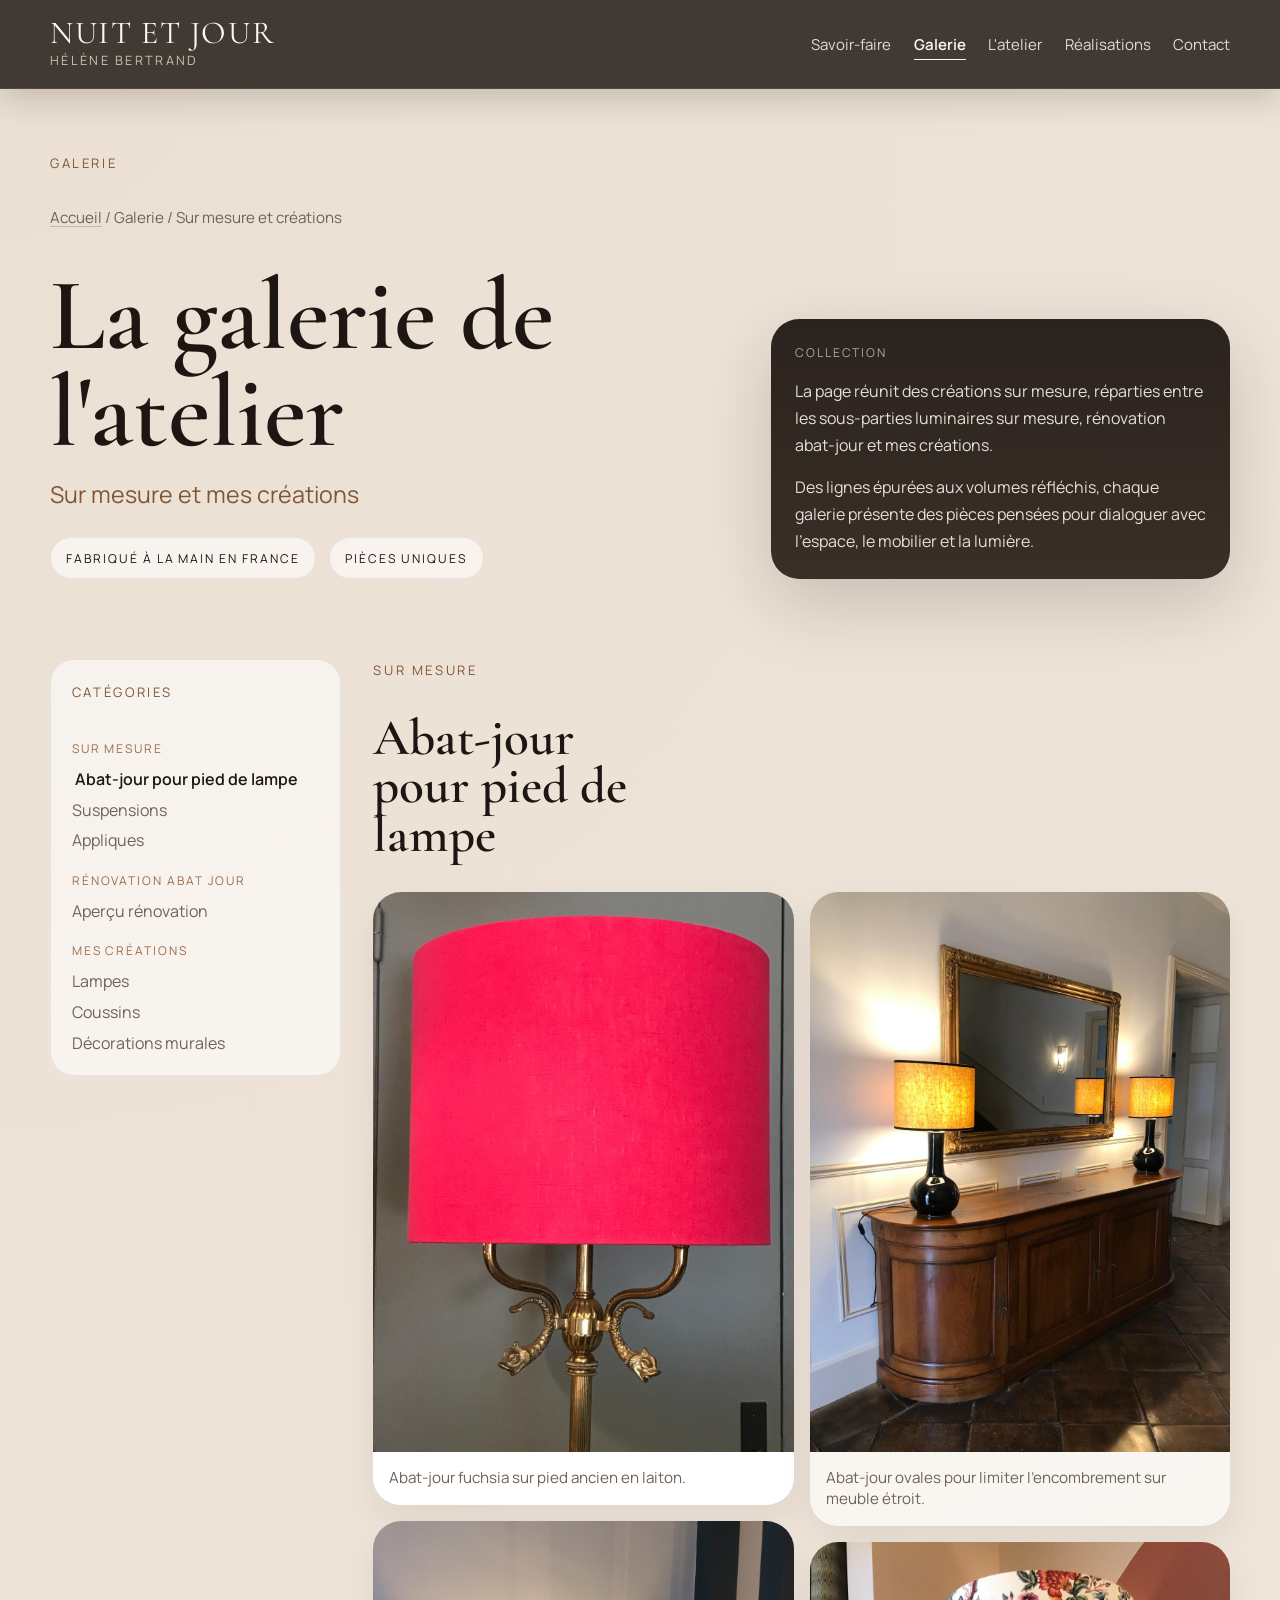
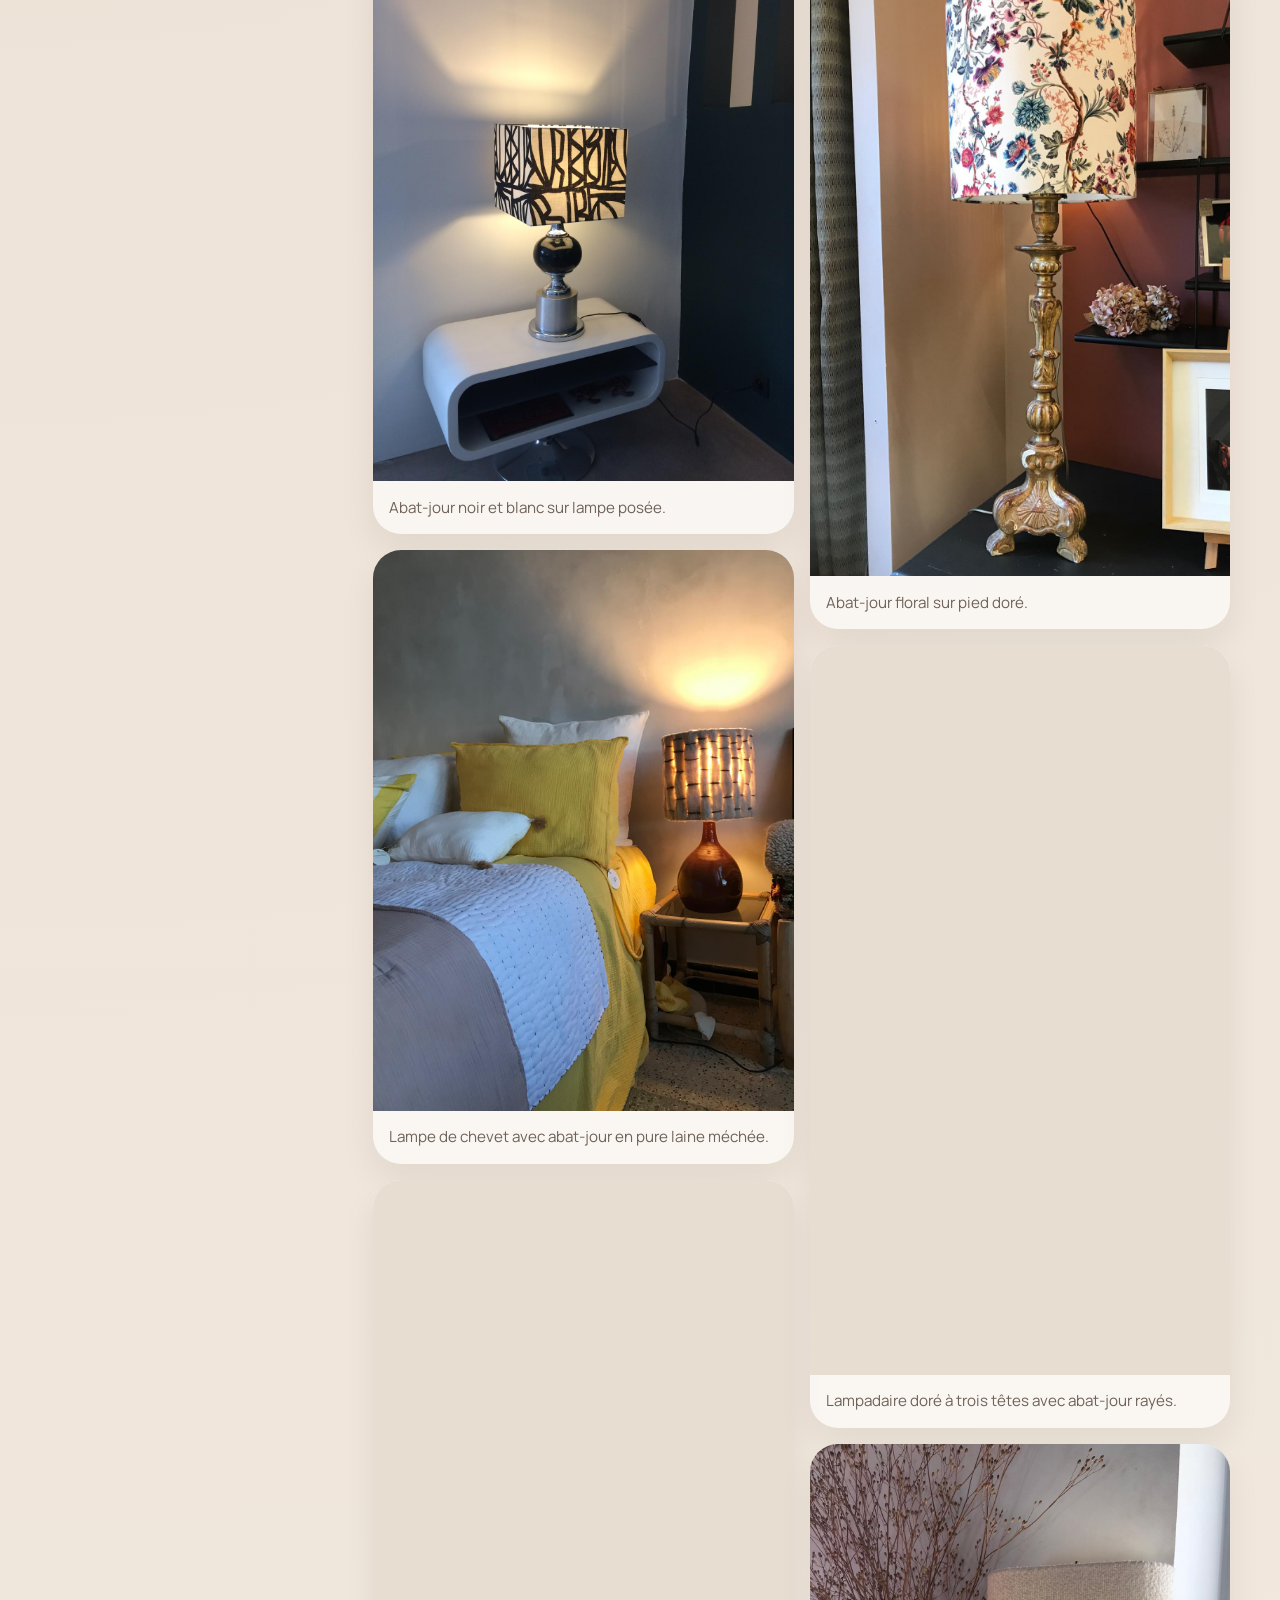
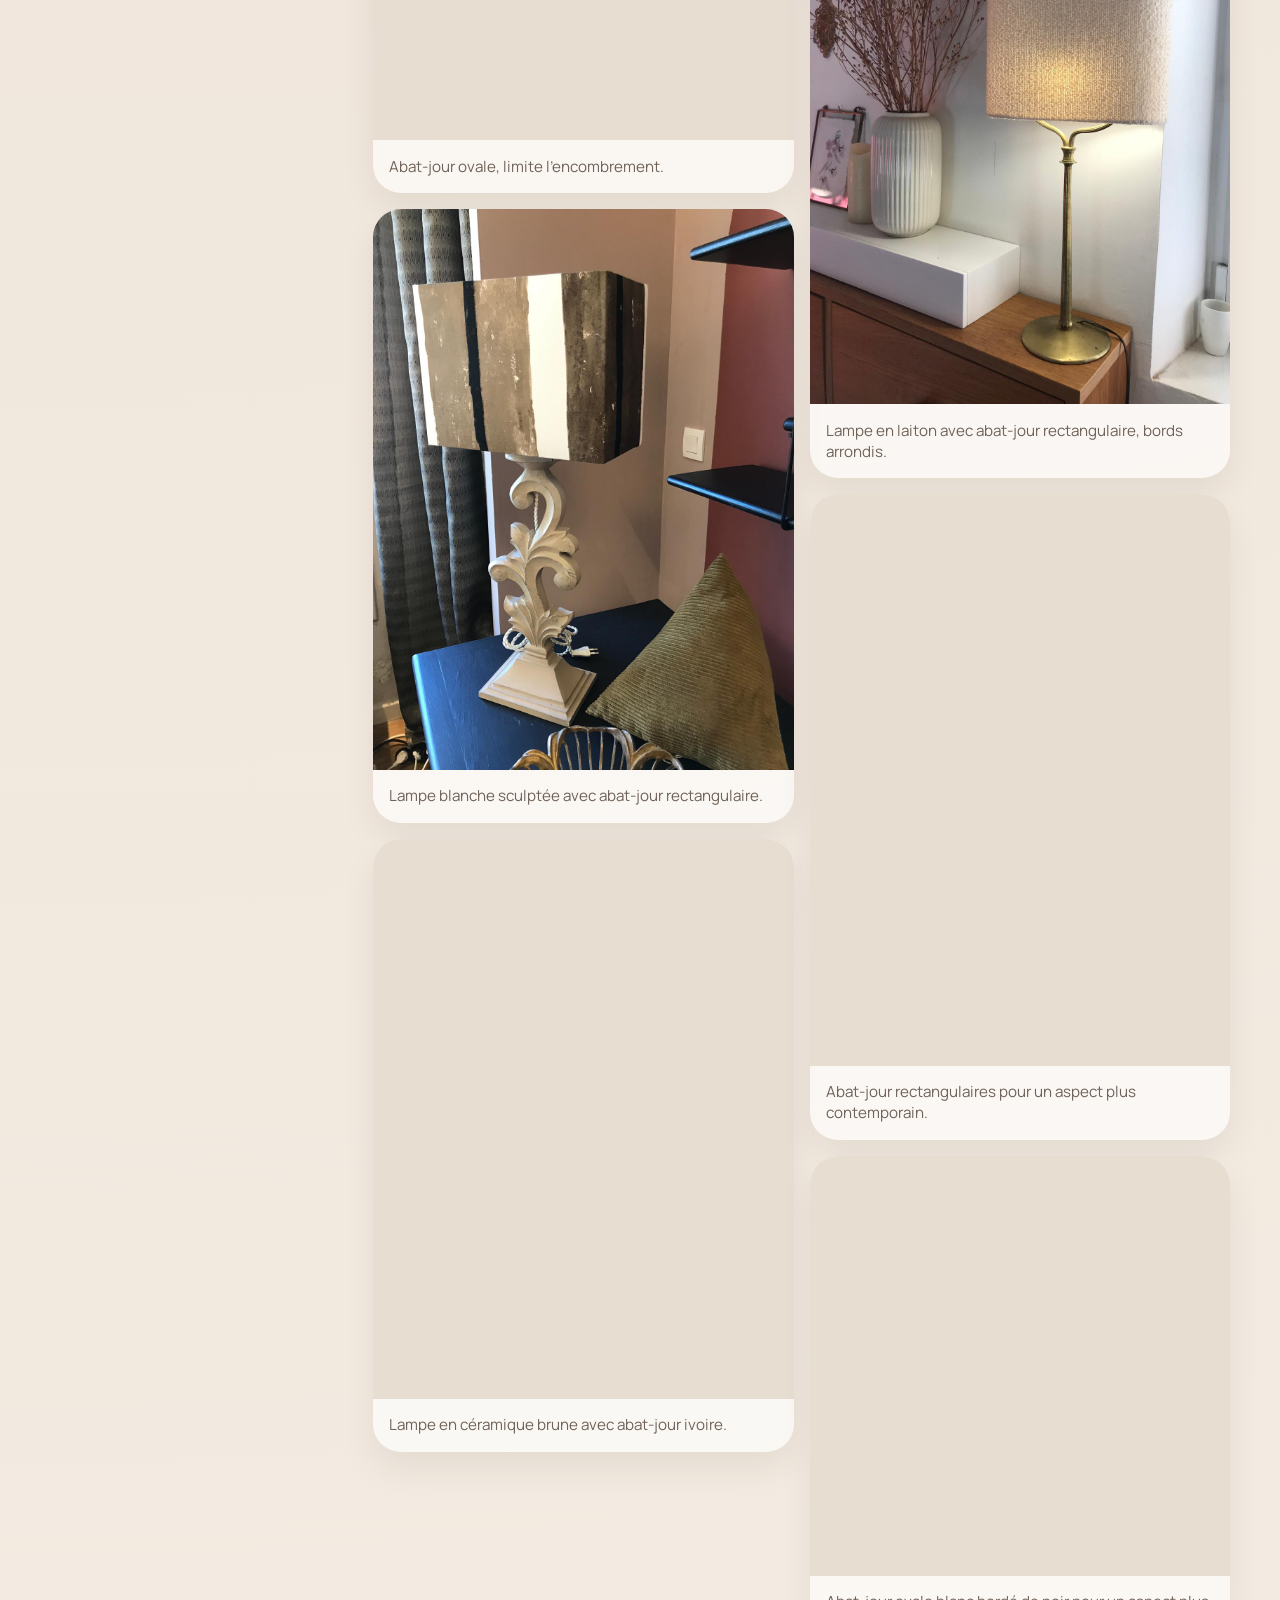
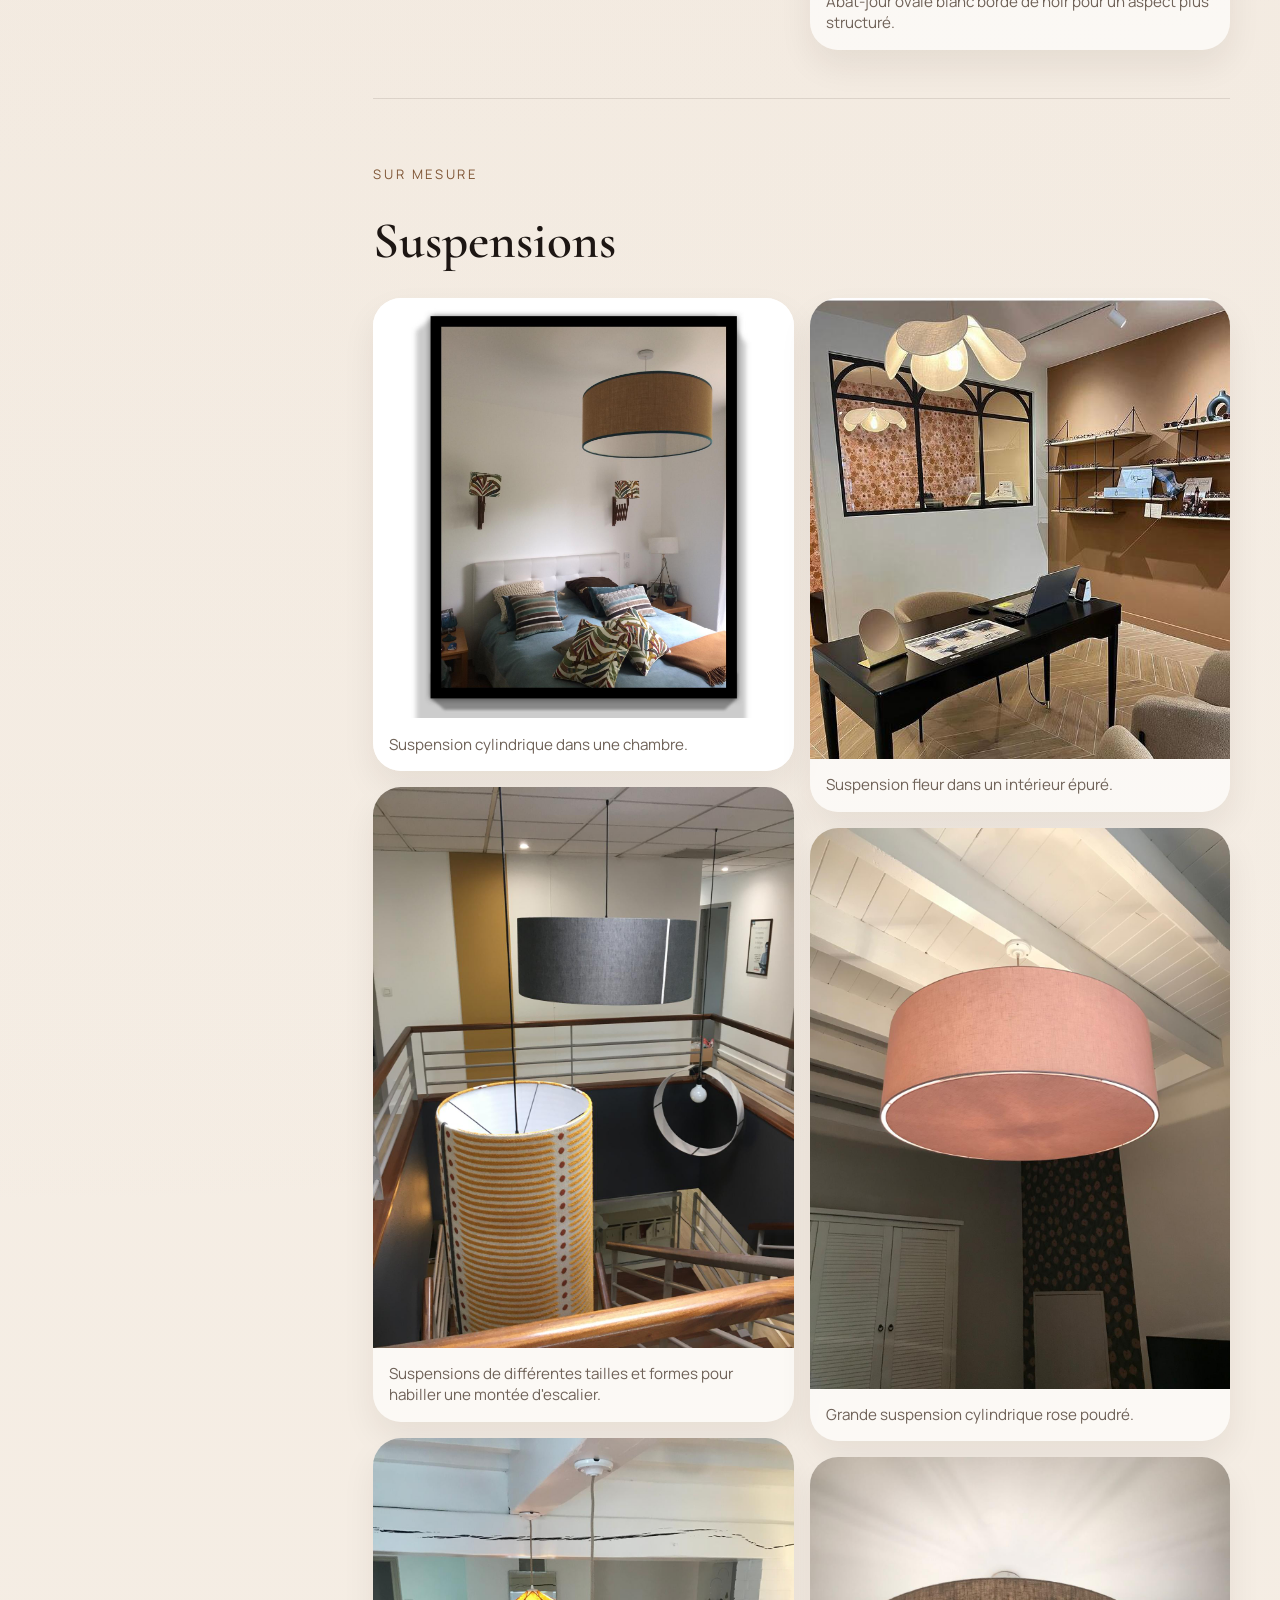
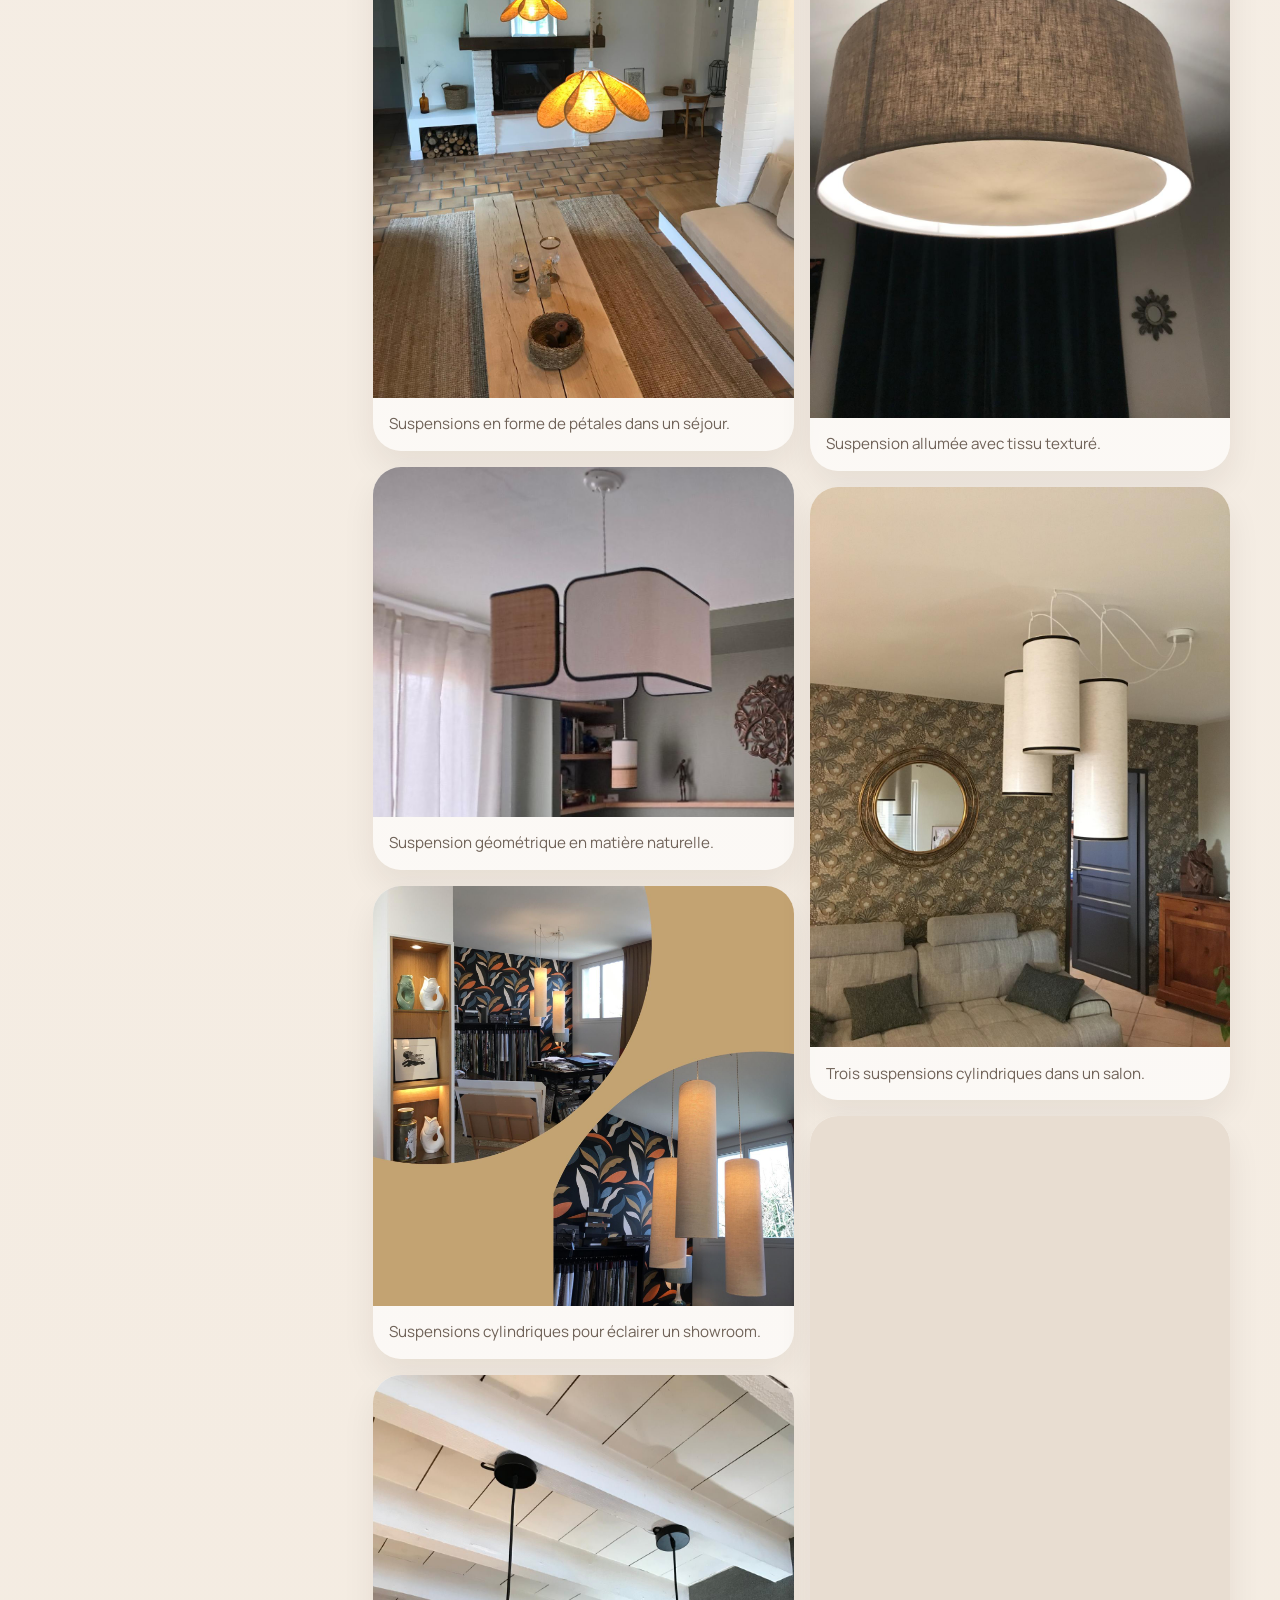
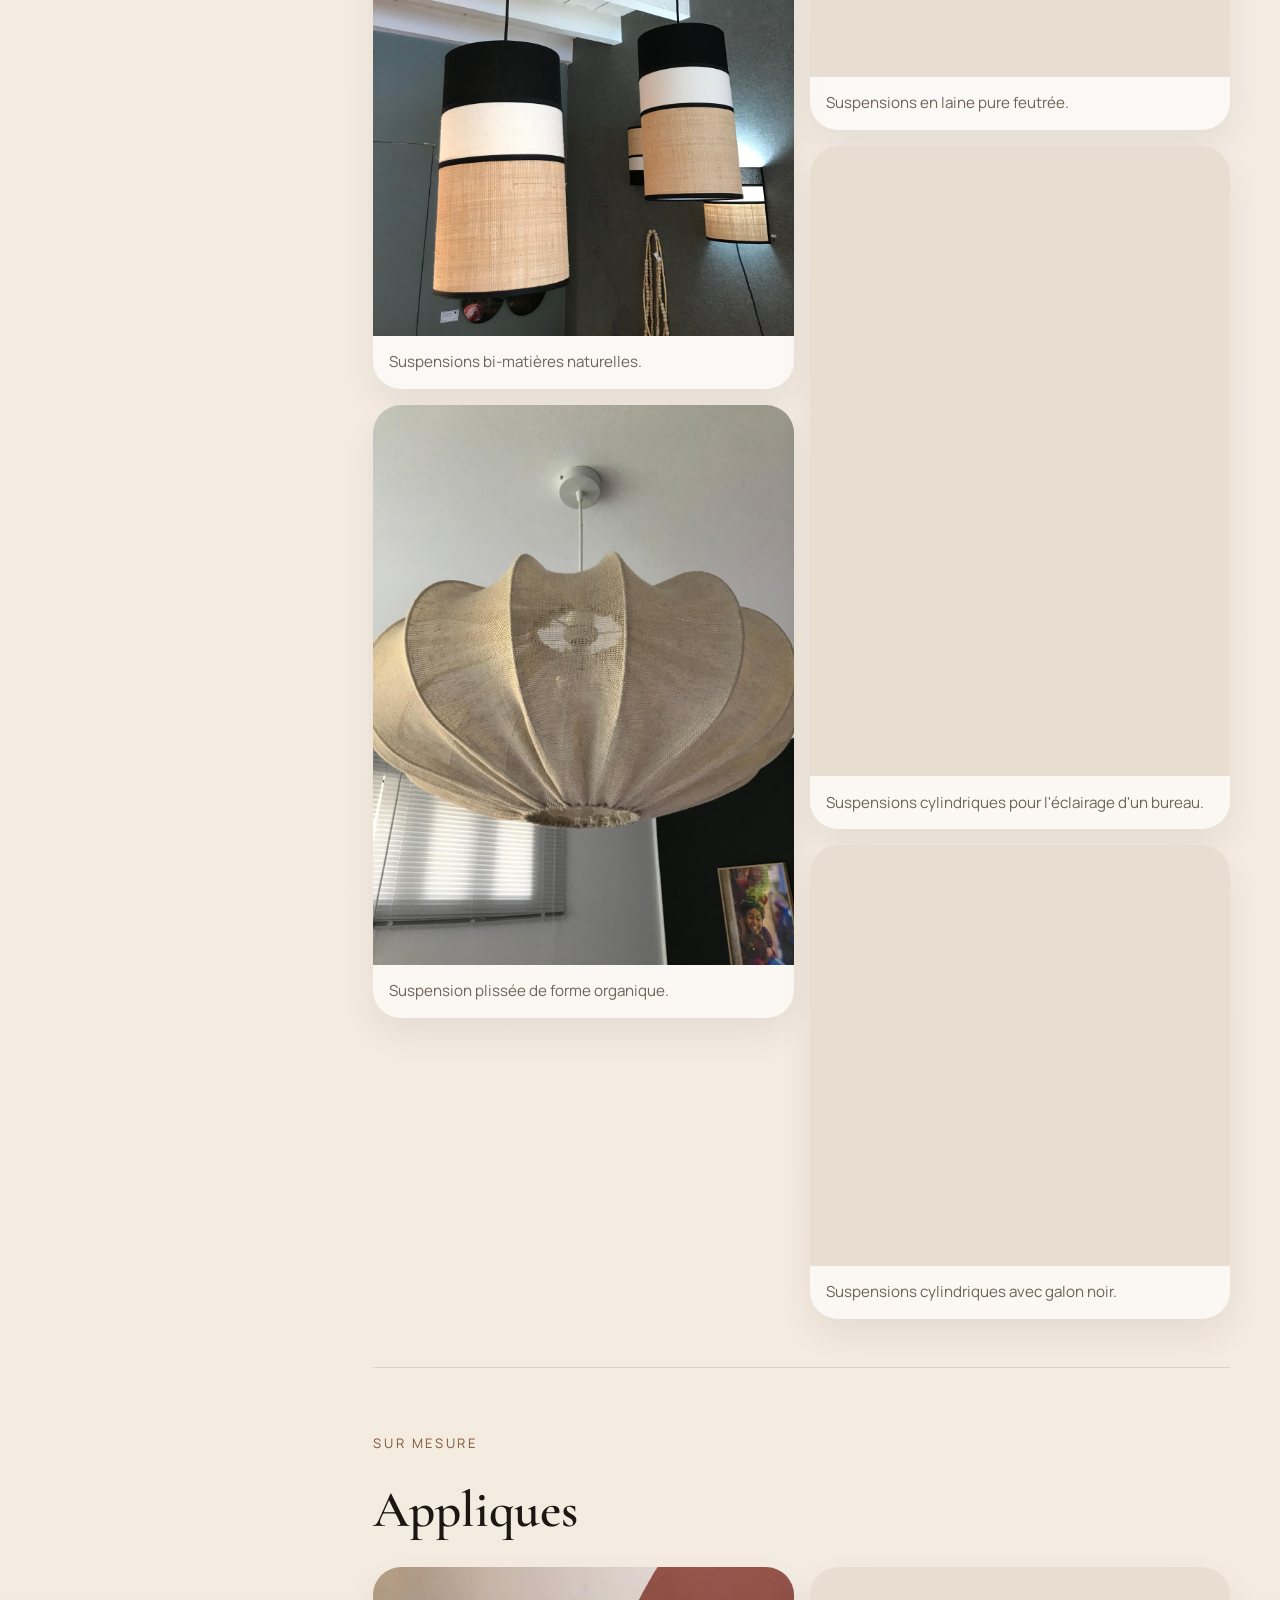
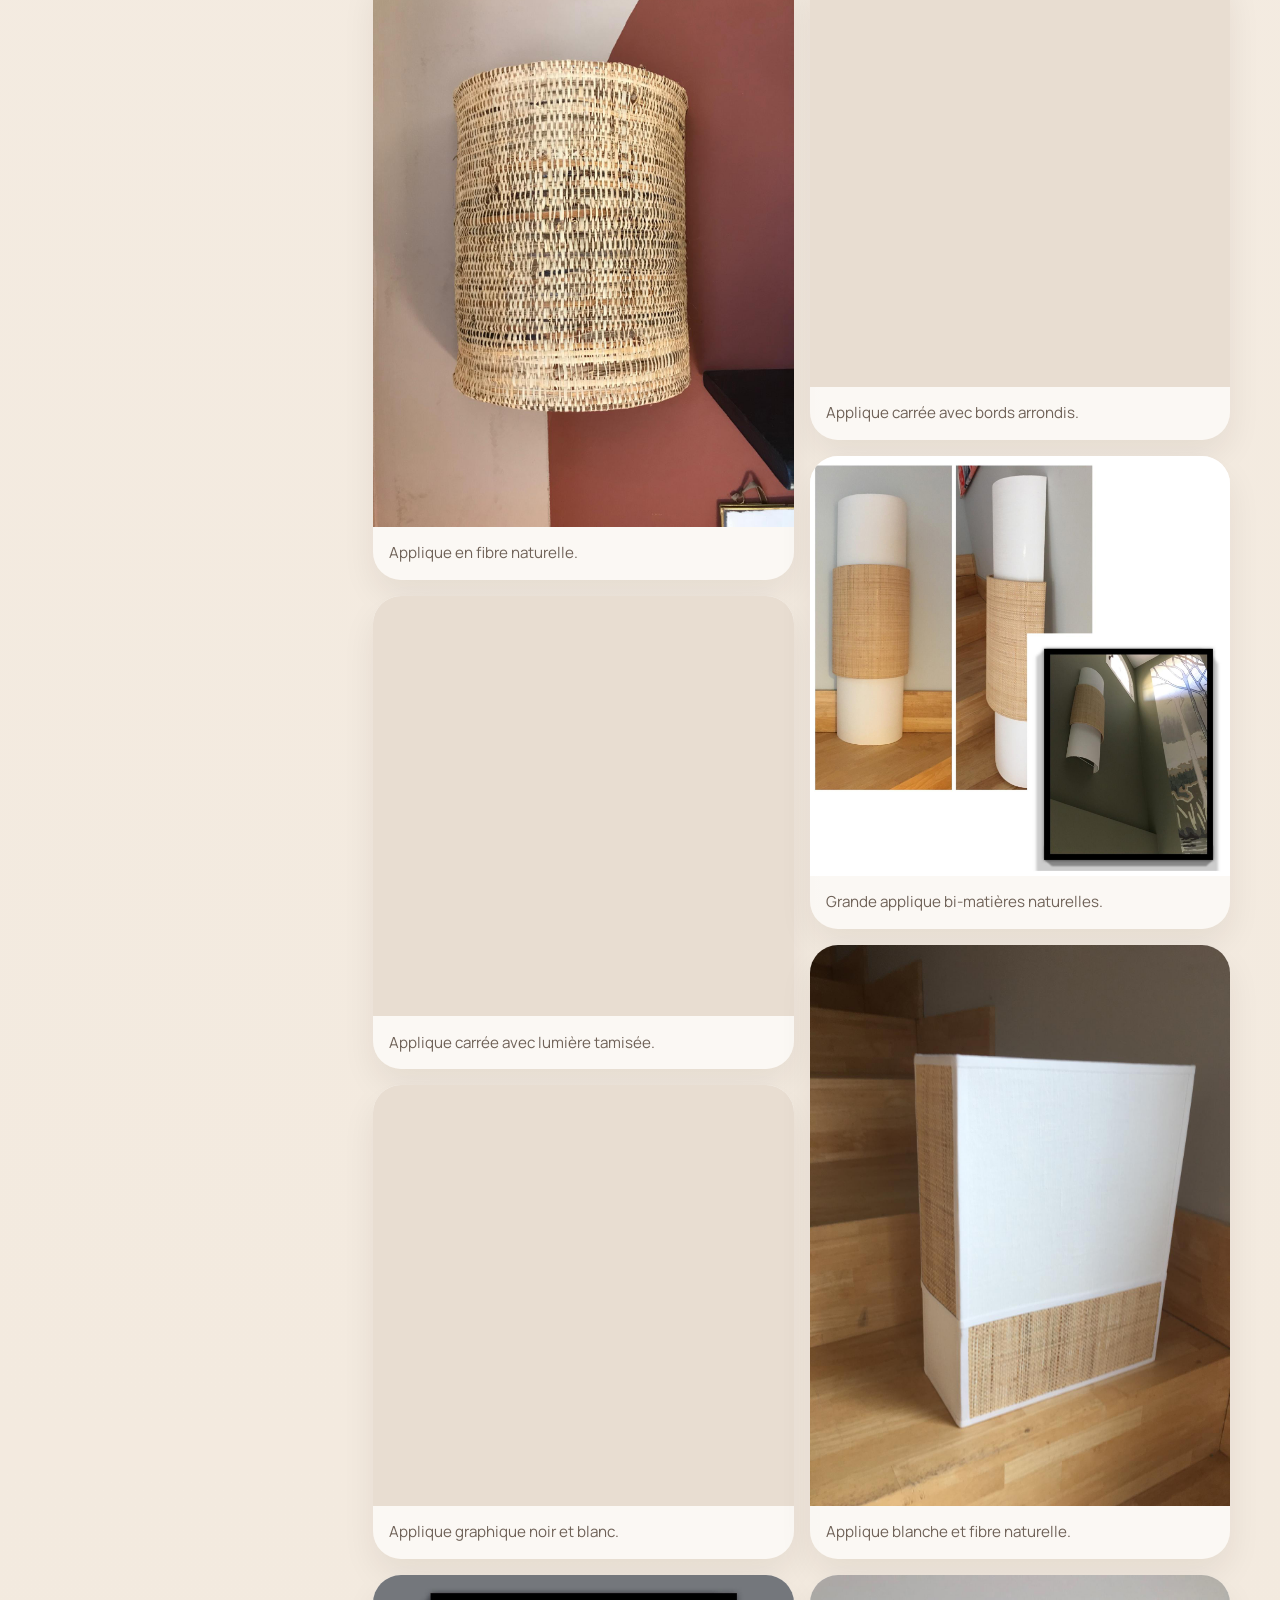
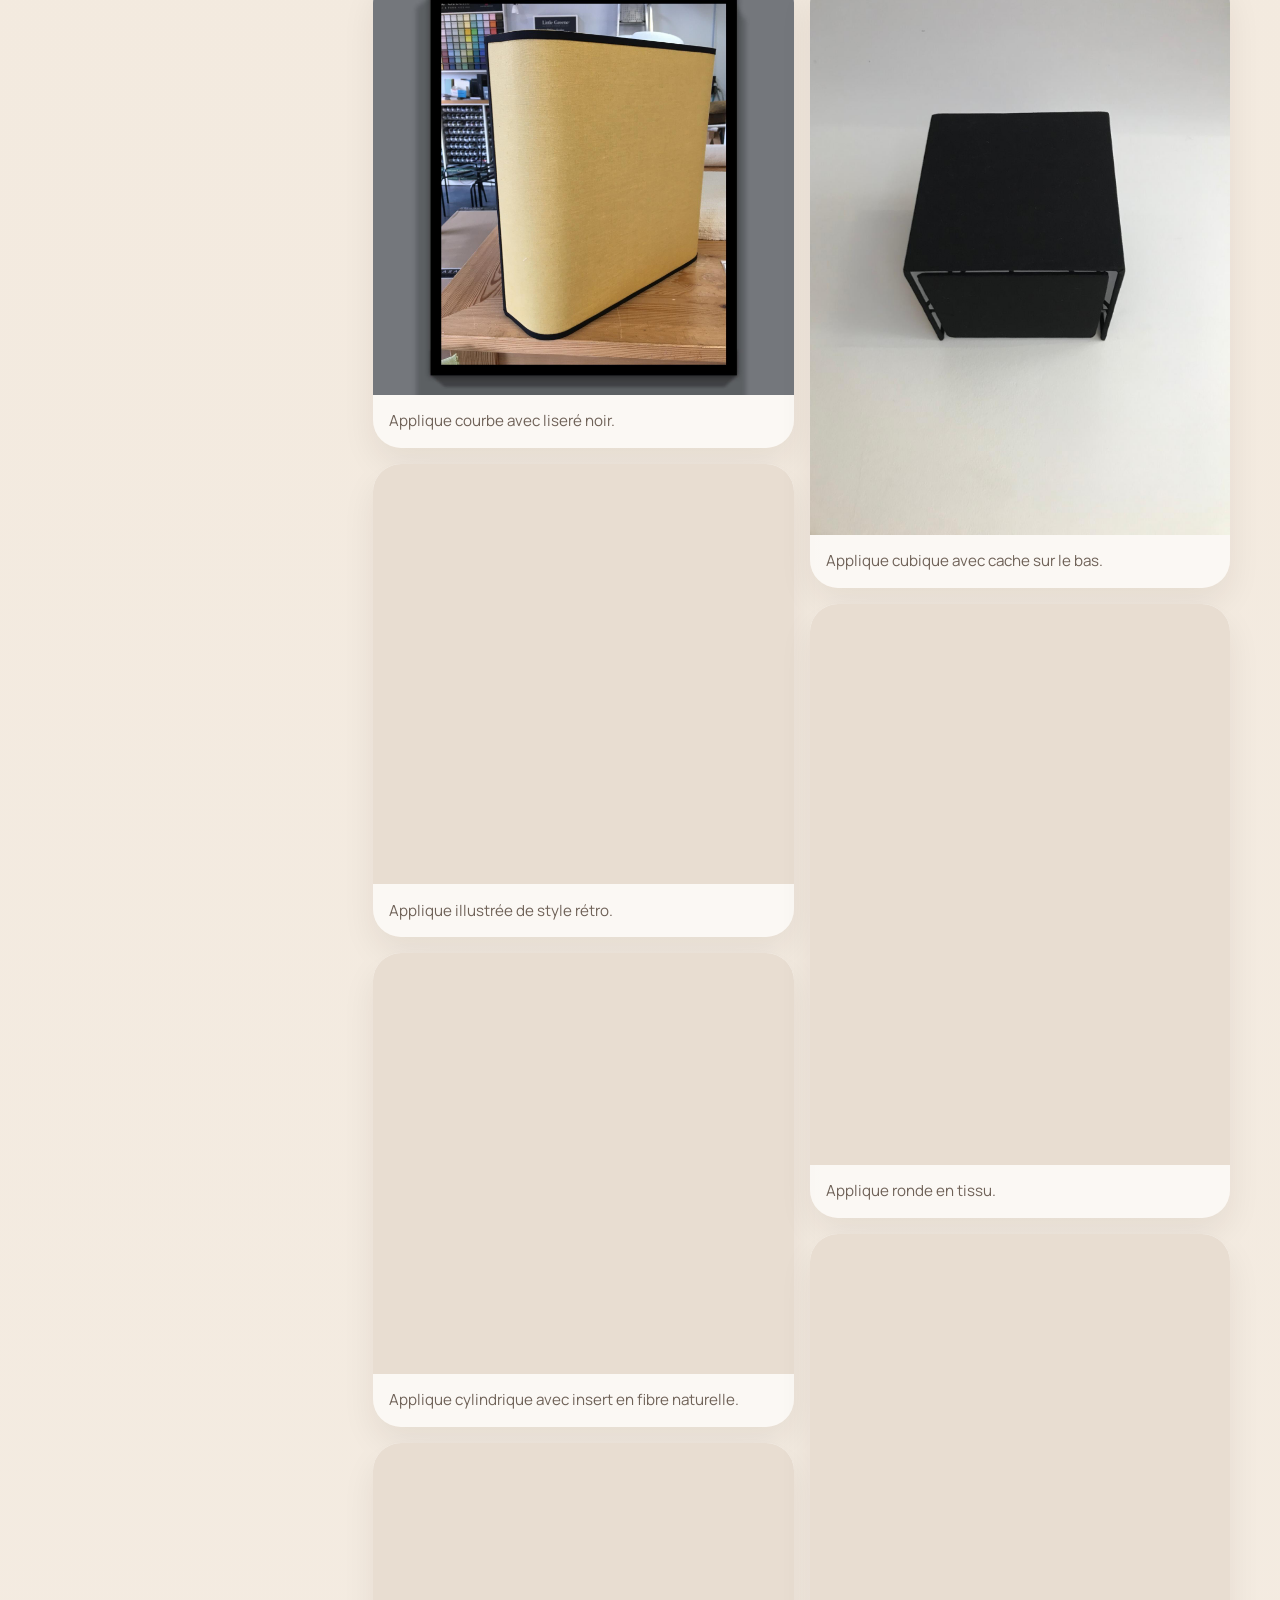
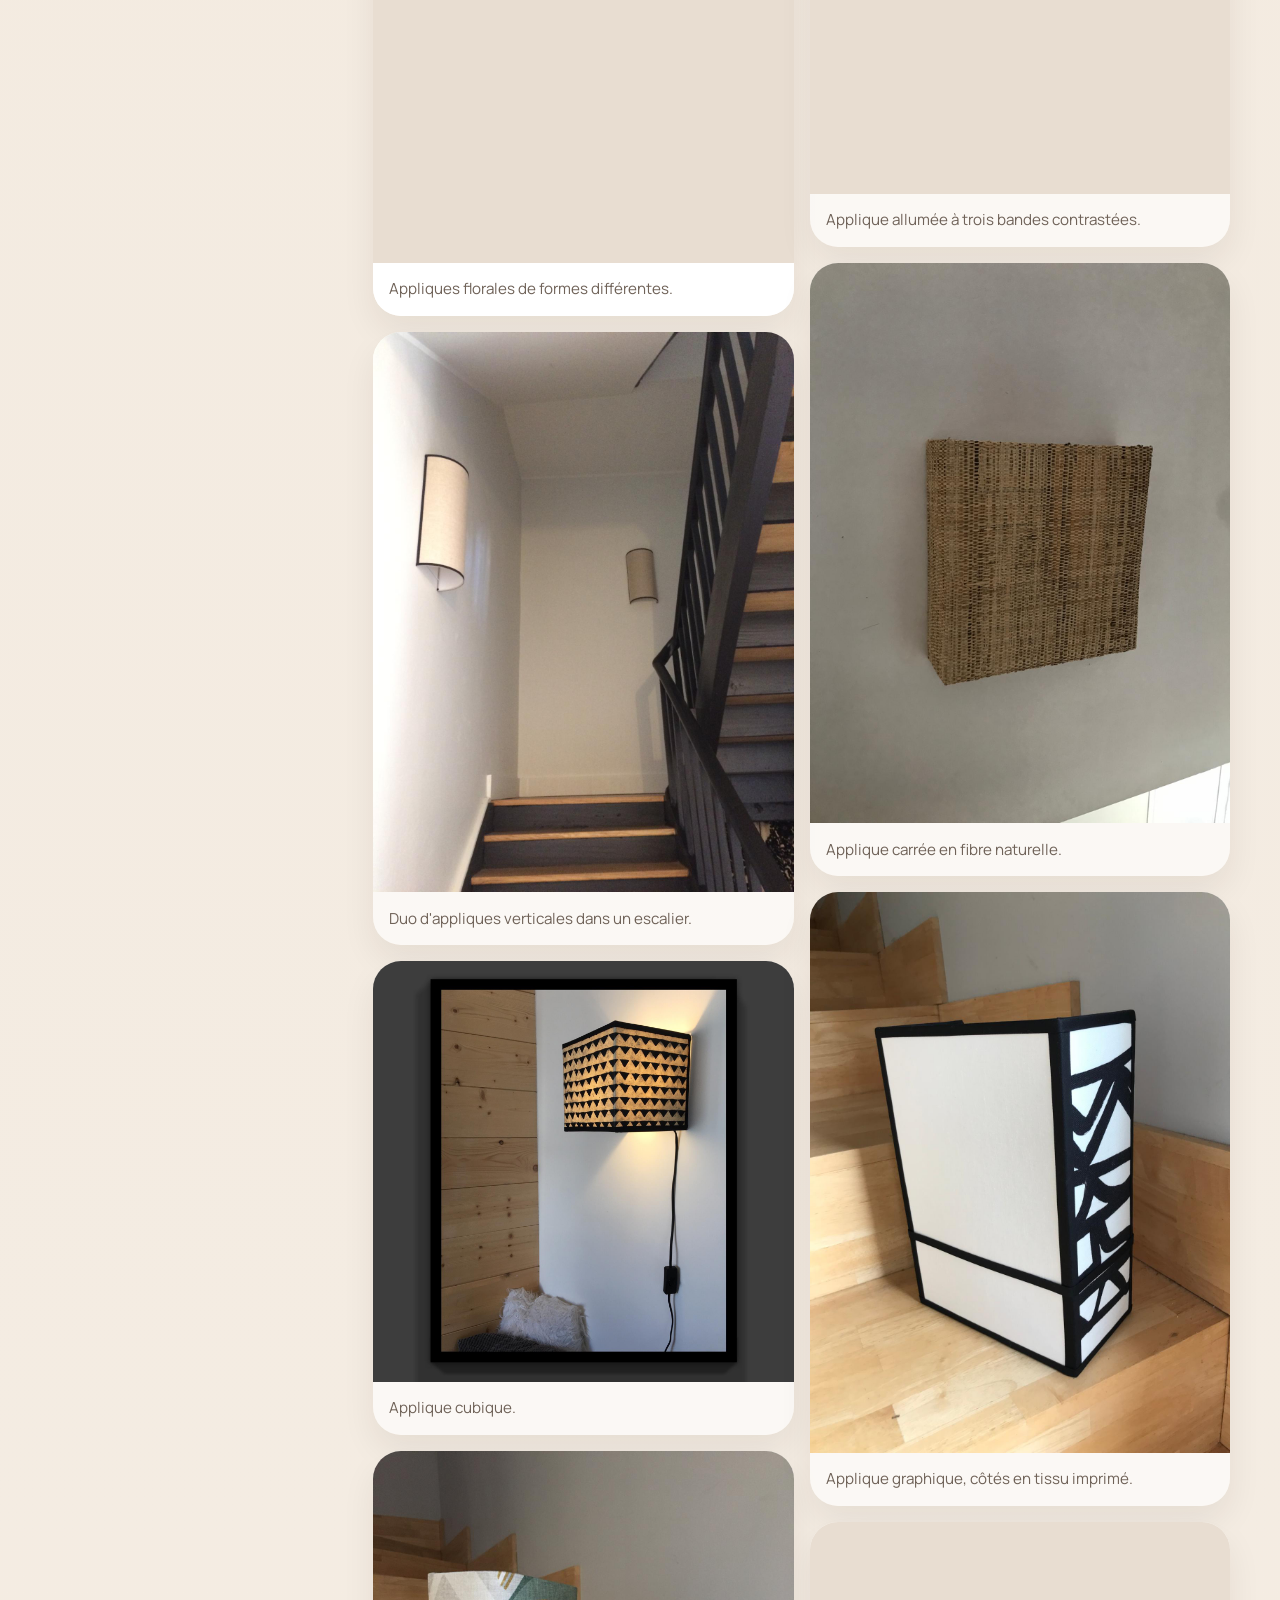
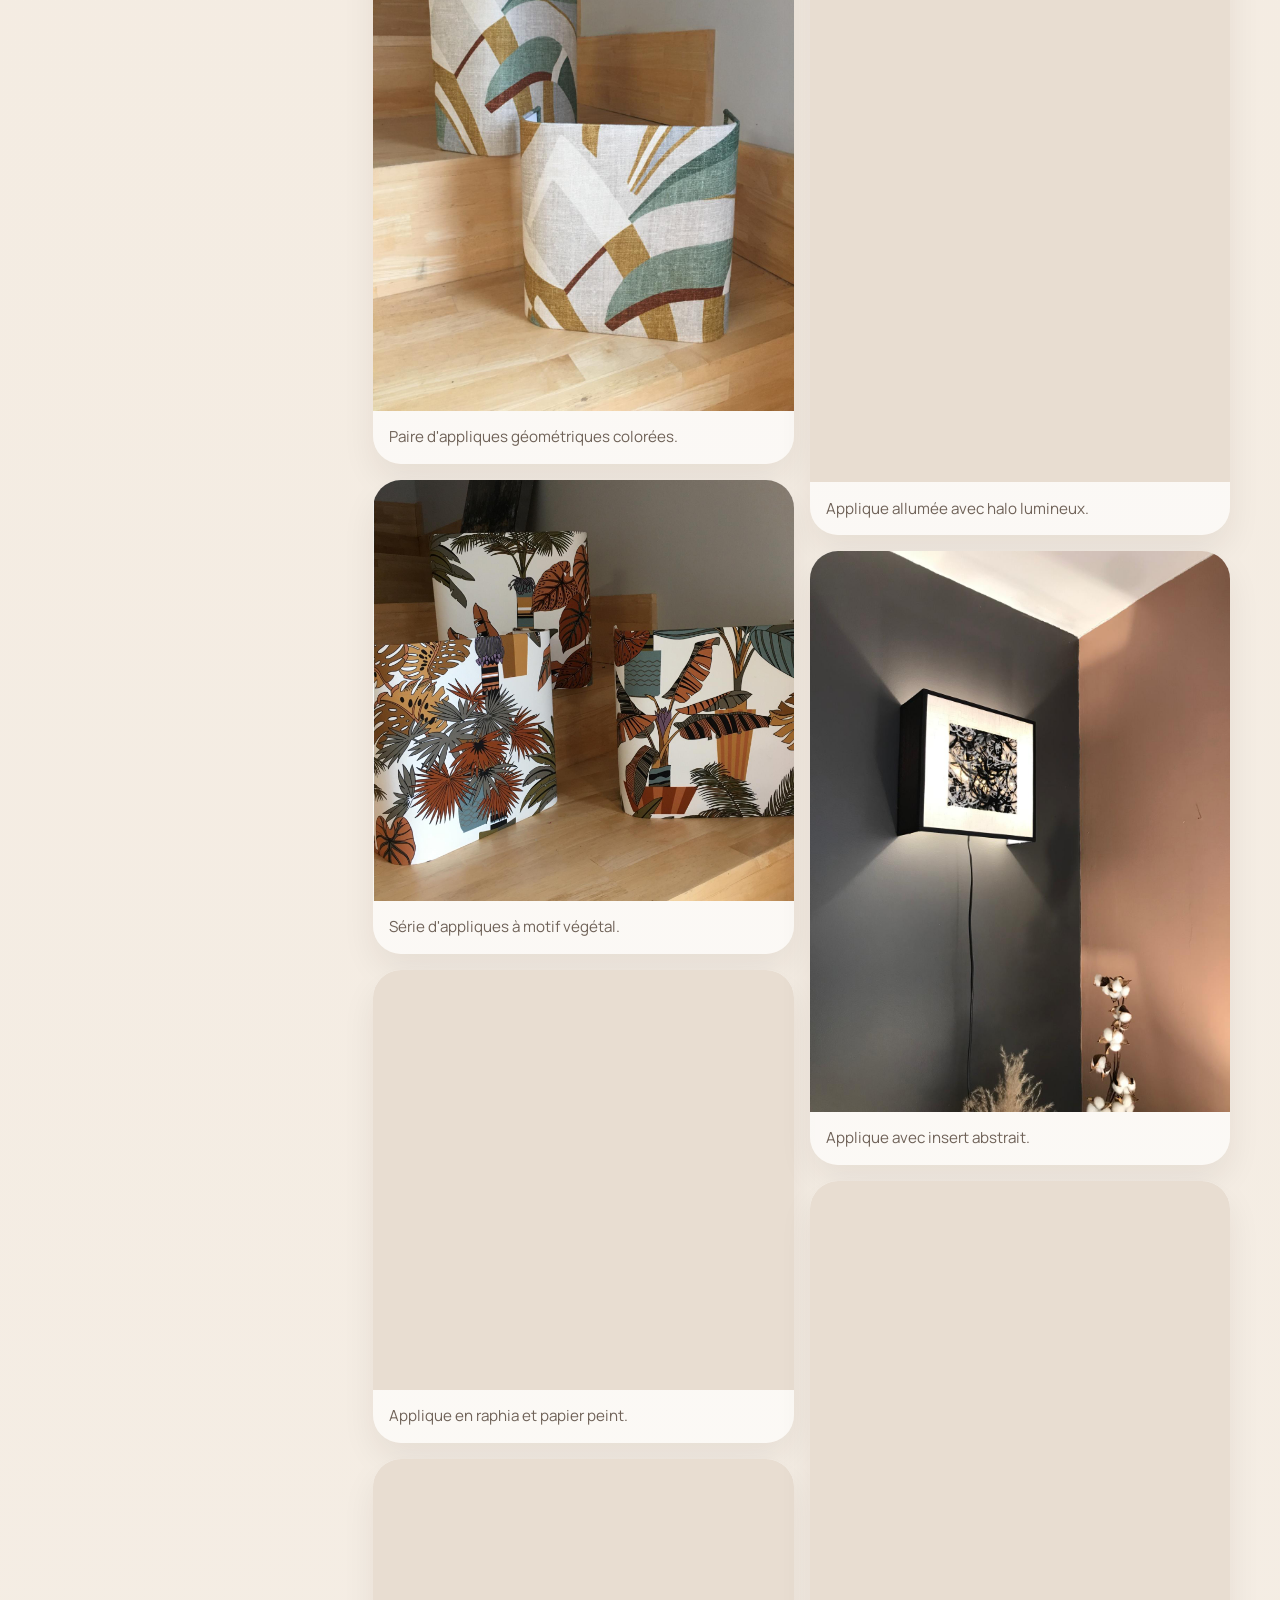
==== commit 8b65c9c4: "Mise à jour SEO du domaine" ====
--- a/rubriques.html
+++ b/rubriques.html
@@ -10,7 +10,7 @@
   >
   <meta name="robots" content="index, follow">
   <meta name="author" content="Hélène Bertrand">
-  <link rel="canonical" href="https://www.nuitetjour.fr/rubriques.html">
+  <link rel="canonical" href="https://nuitetjourhelenebertrand.fr/rubriques.html">
   <link rel="preconnect" href="https://fonts.googleapis.com">
   <link rel="preconnect" href="https://fonts.gstatic.com" crossorigin>
   <link
@@ -25,7 +25,7 @@
     property="og:description"
     content="Une page dédiée aux créations sur mesure et aux compositions textiles de l'atelier Nuit et Jour."
   >
-  <meta property="og:url" content="https://www.nuitetjour.fr/rubriques.html">
+  <meta property="og:url" content="https://nuitetjourhelenebertrand.fr/rubriques.html">
   <link rel="stylesheet" href="styles.css">
 </head>
 <body class="rubriques-page">
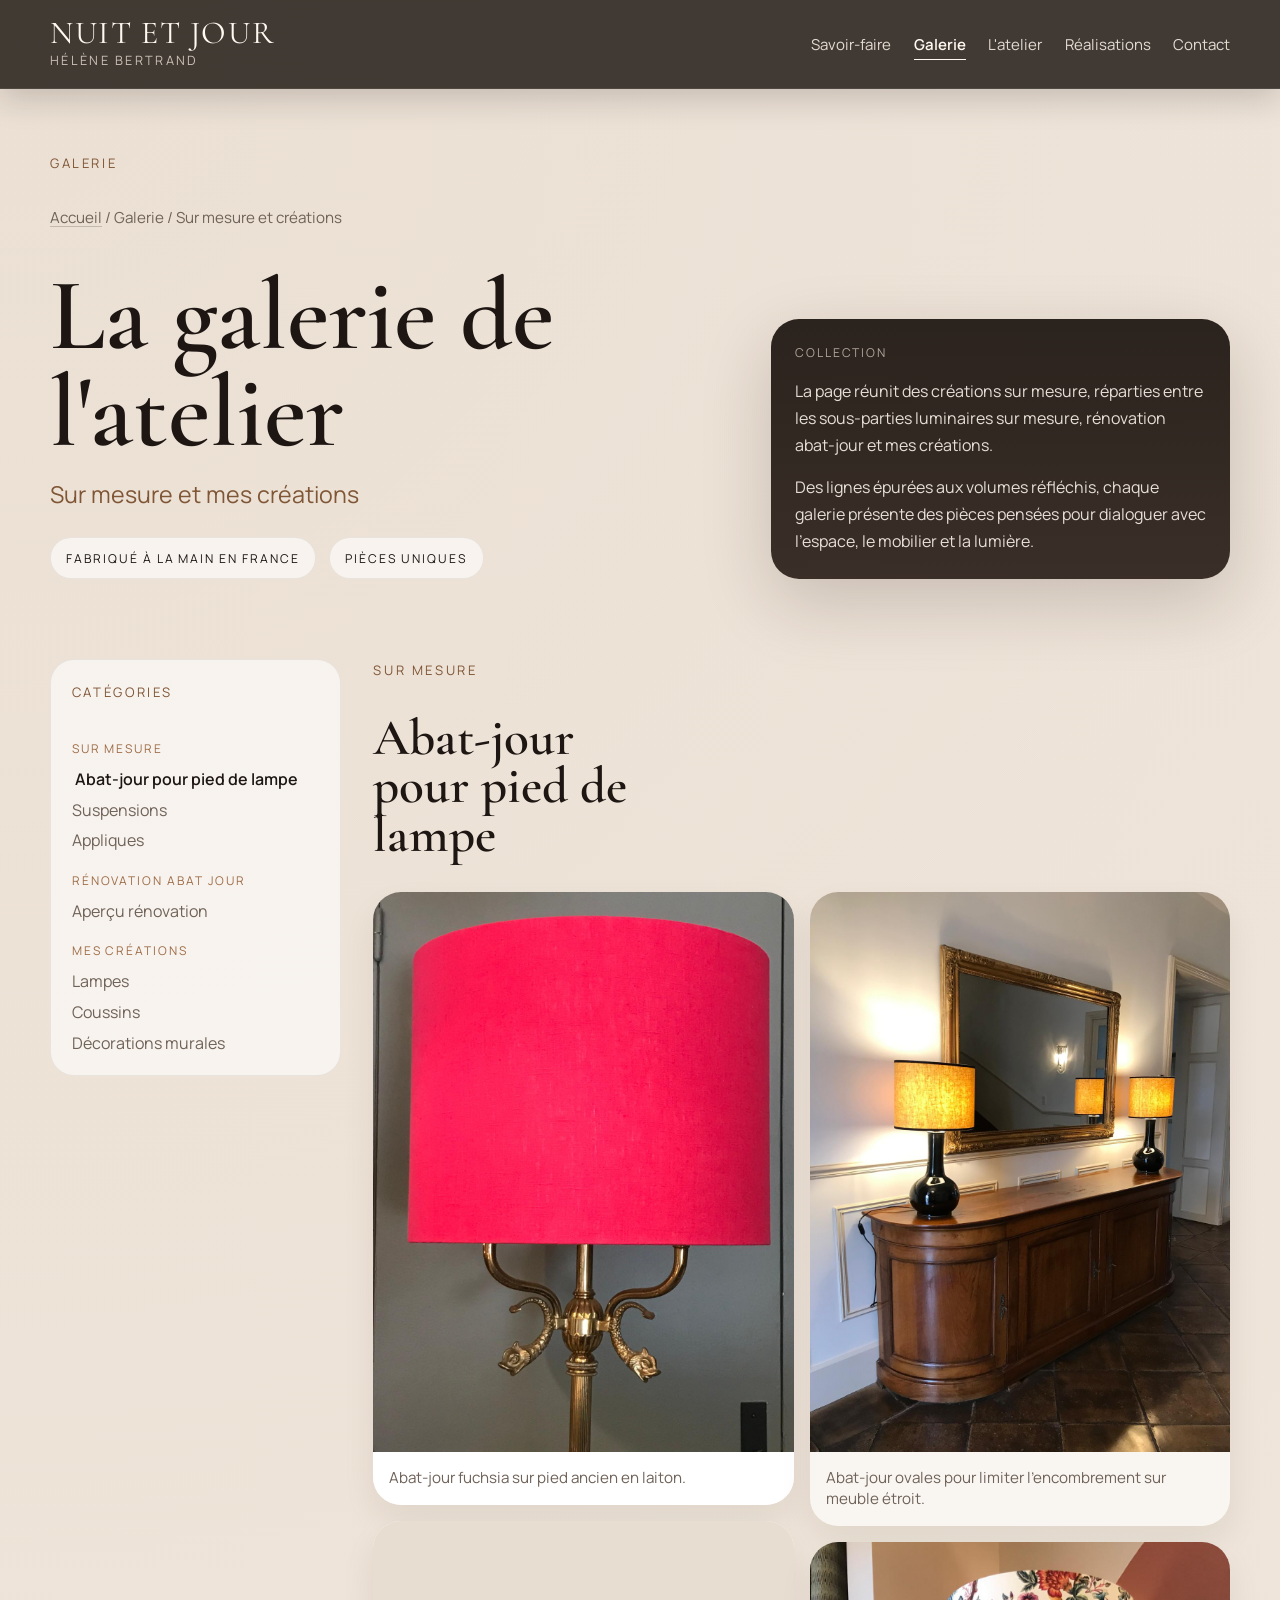
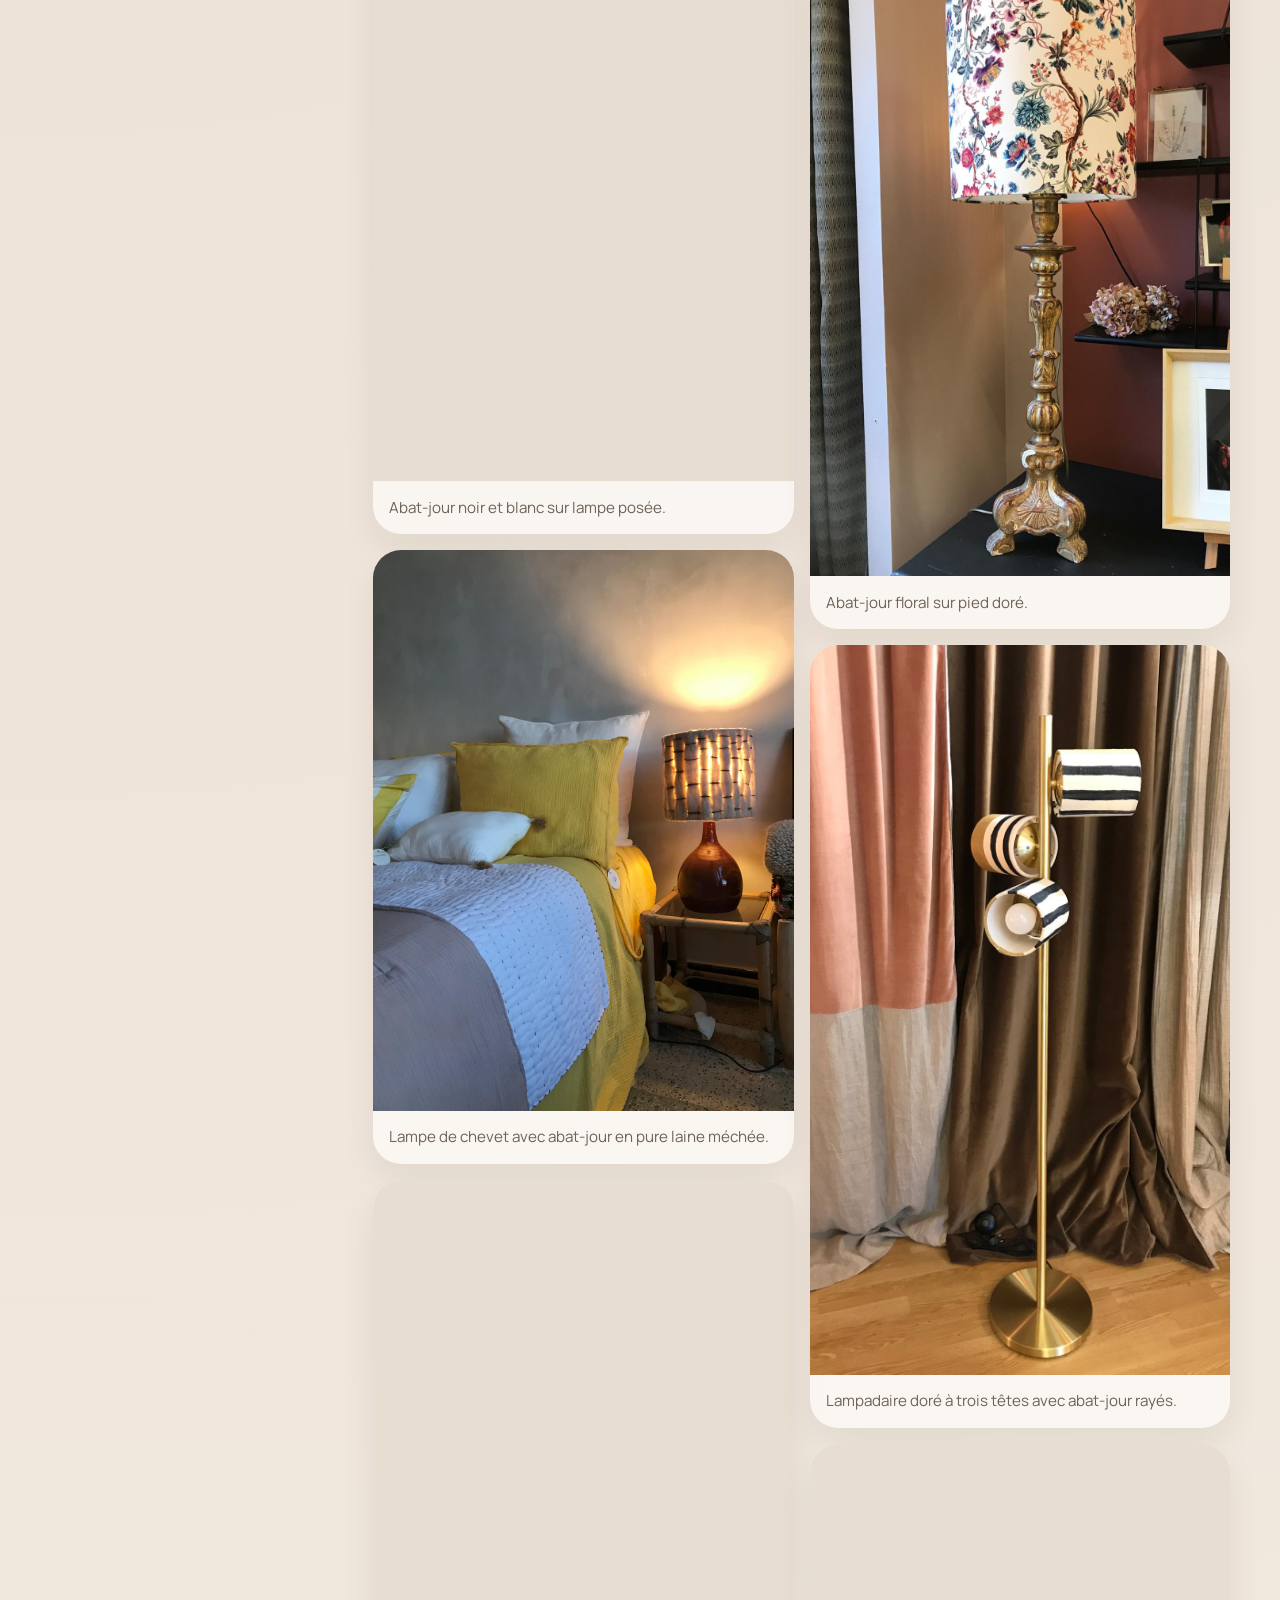
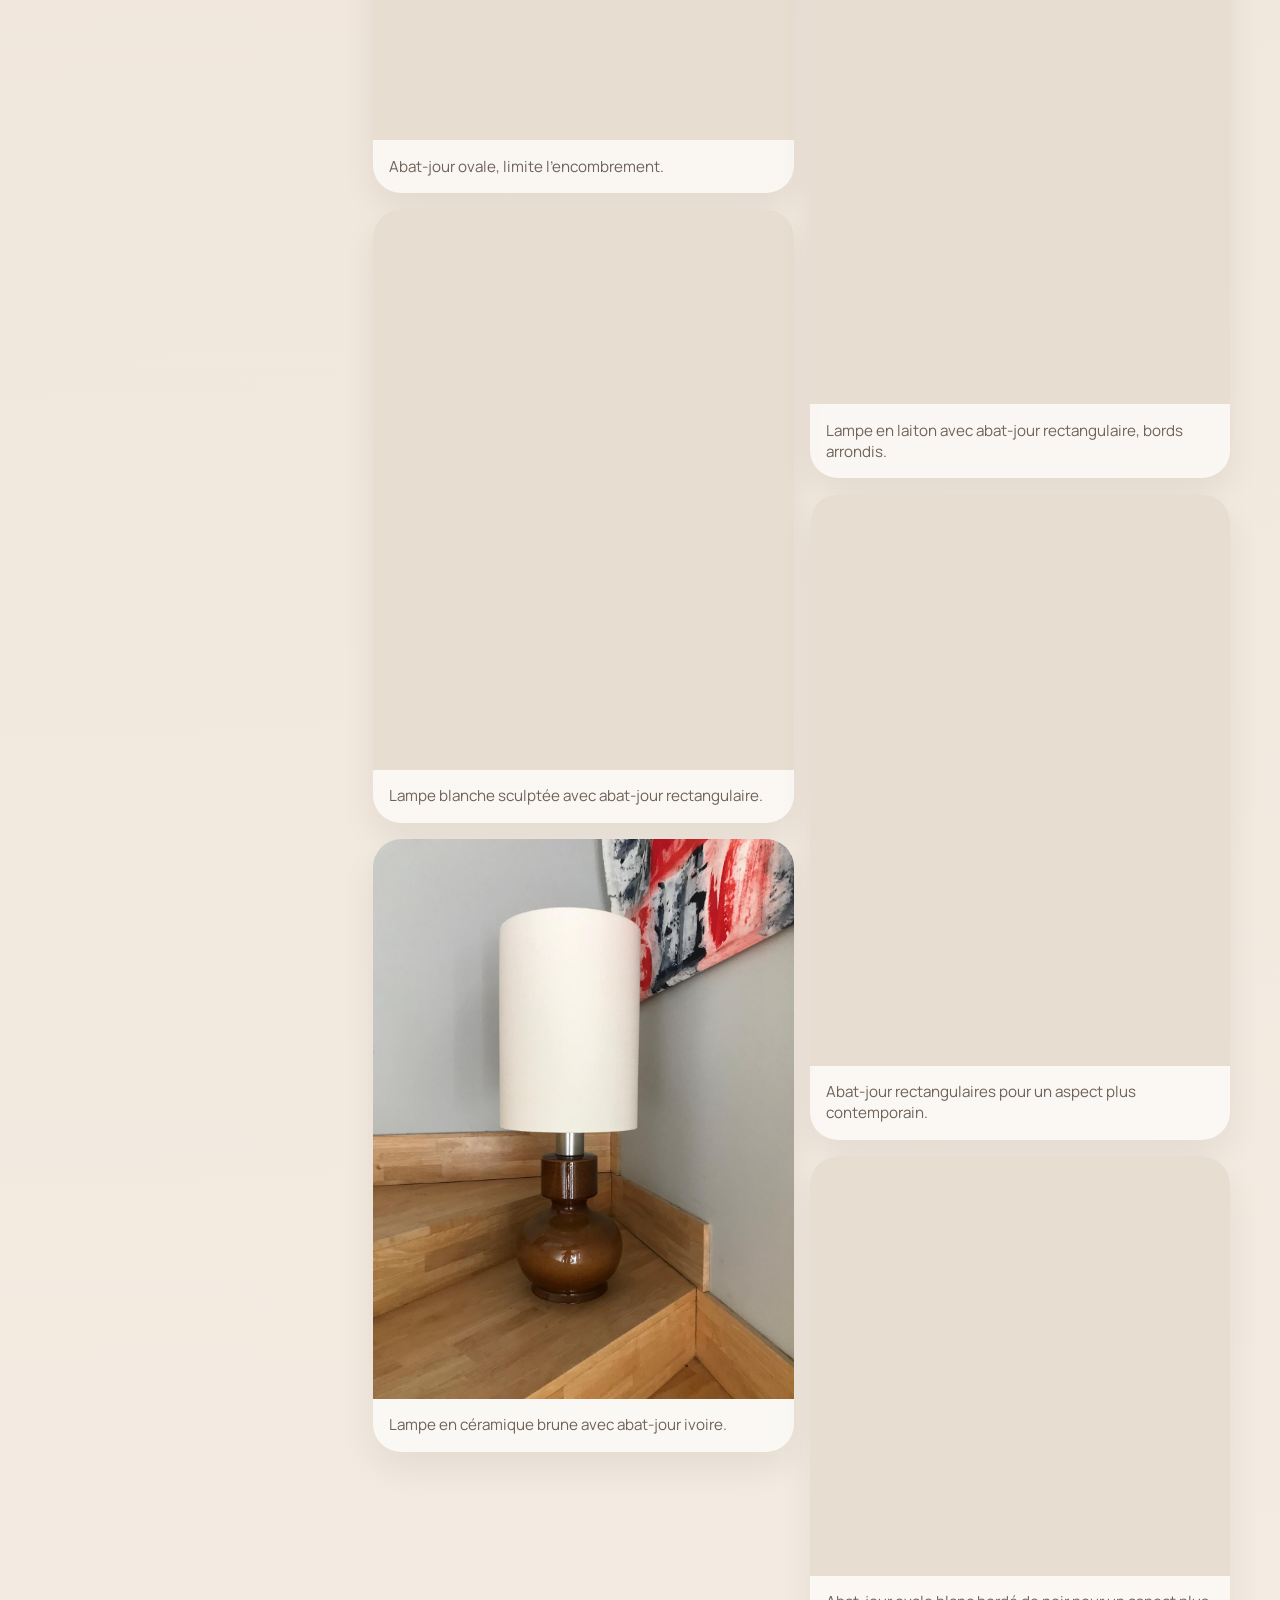
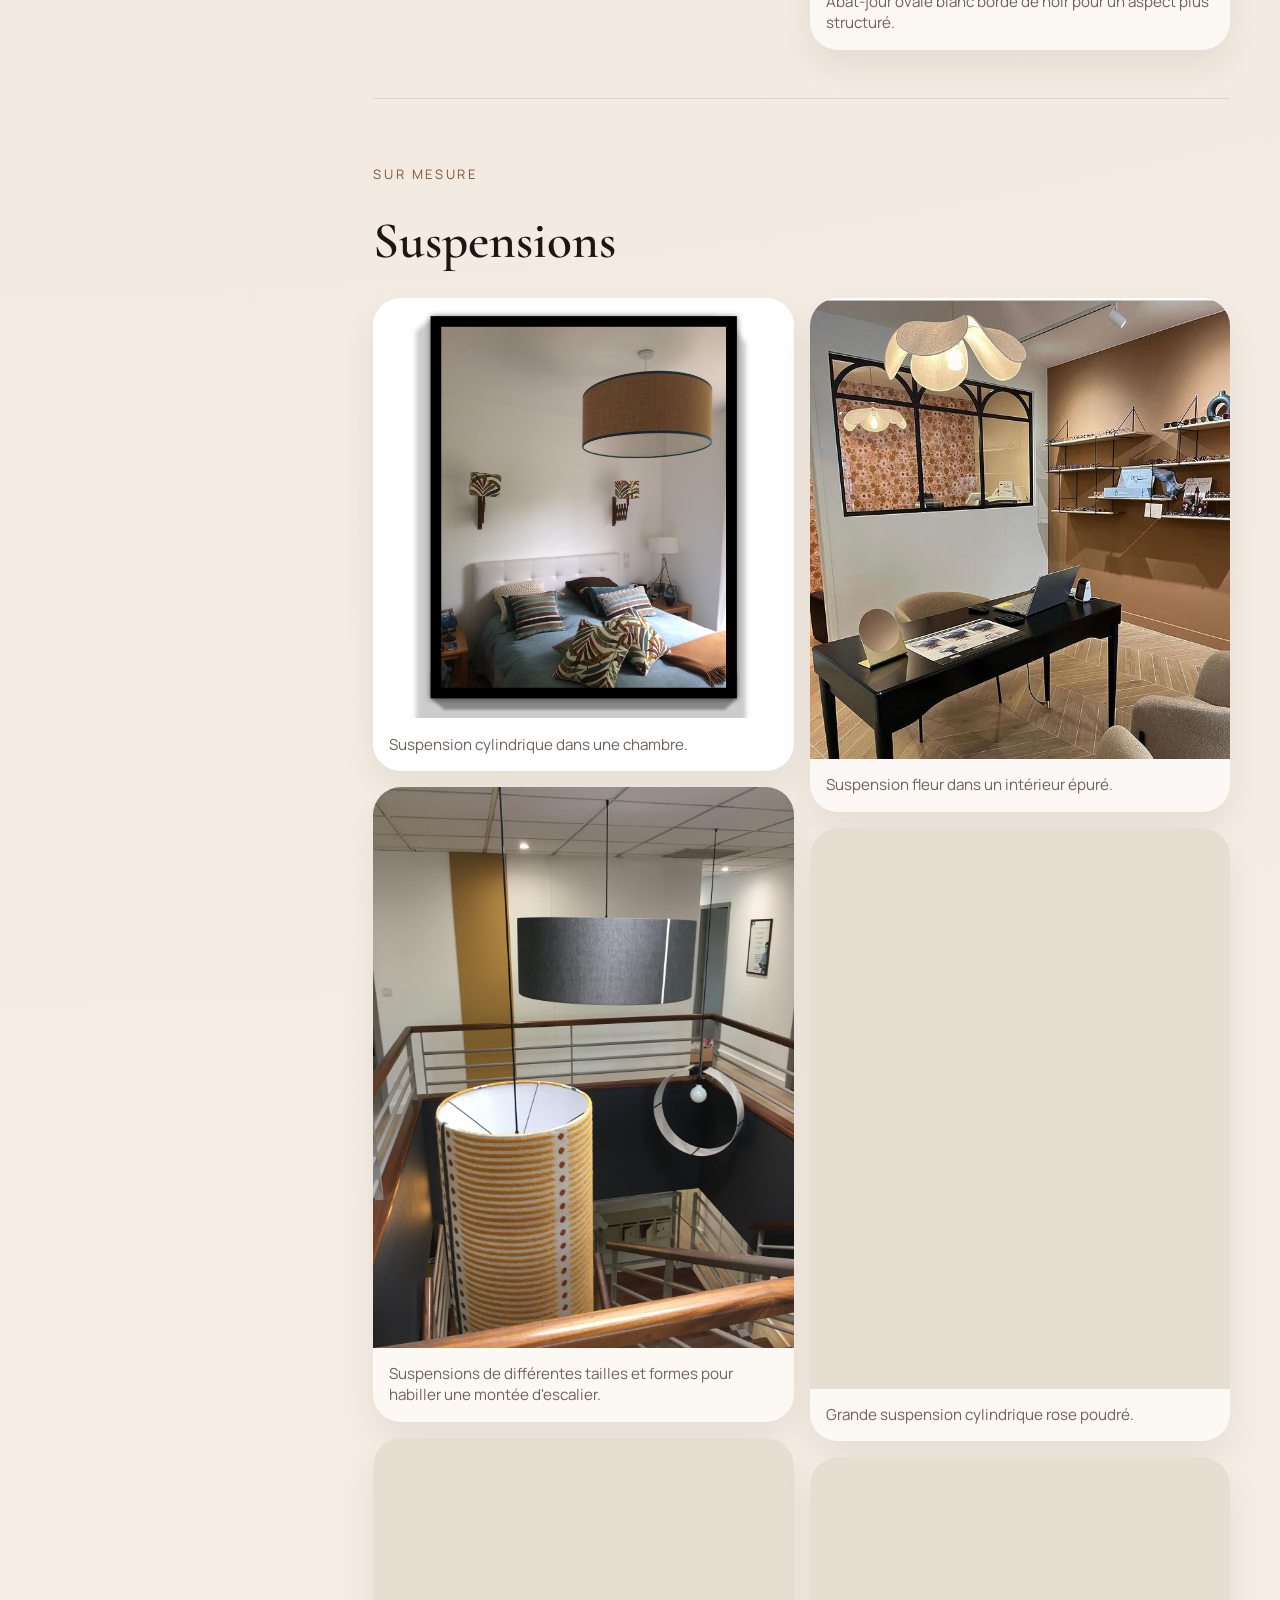
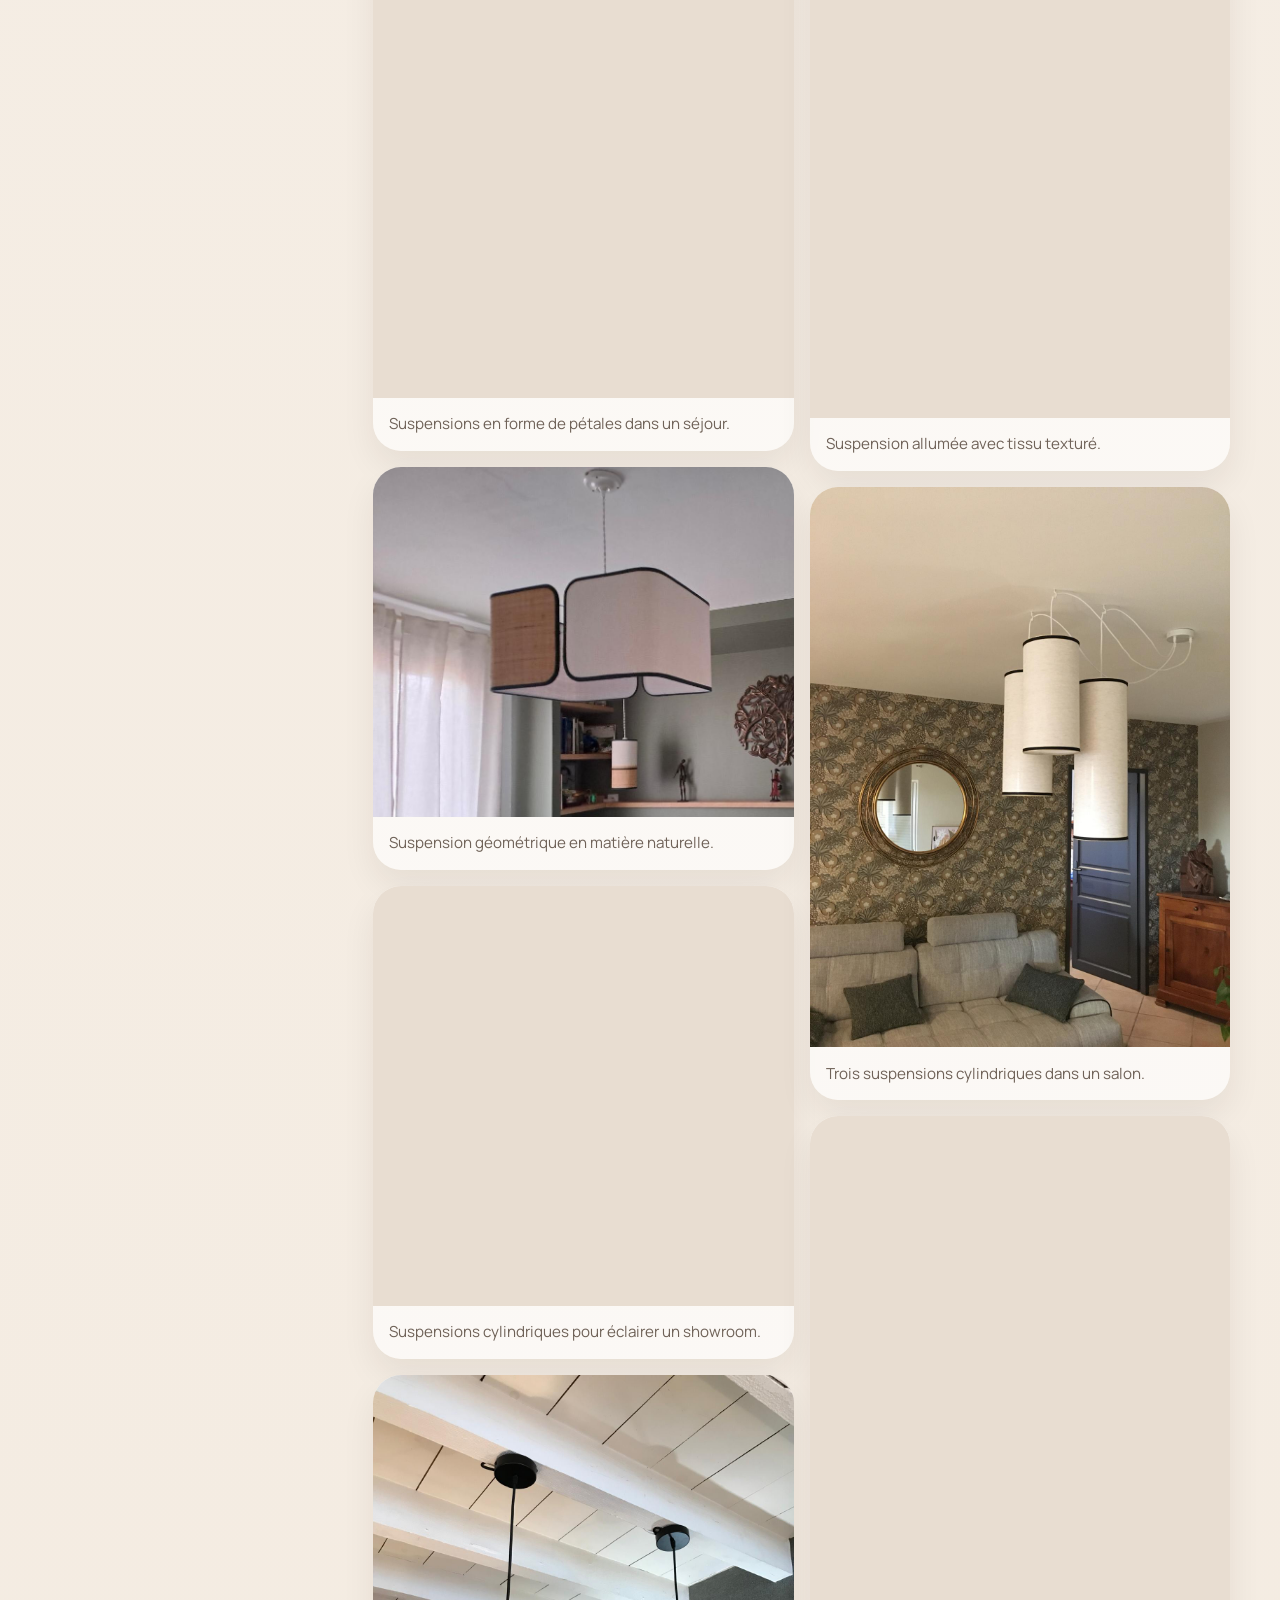
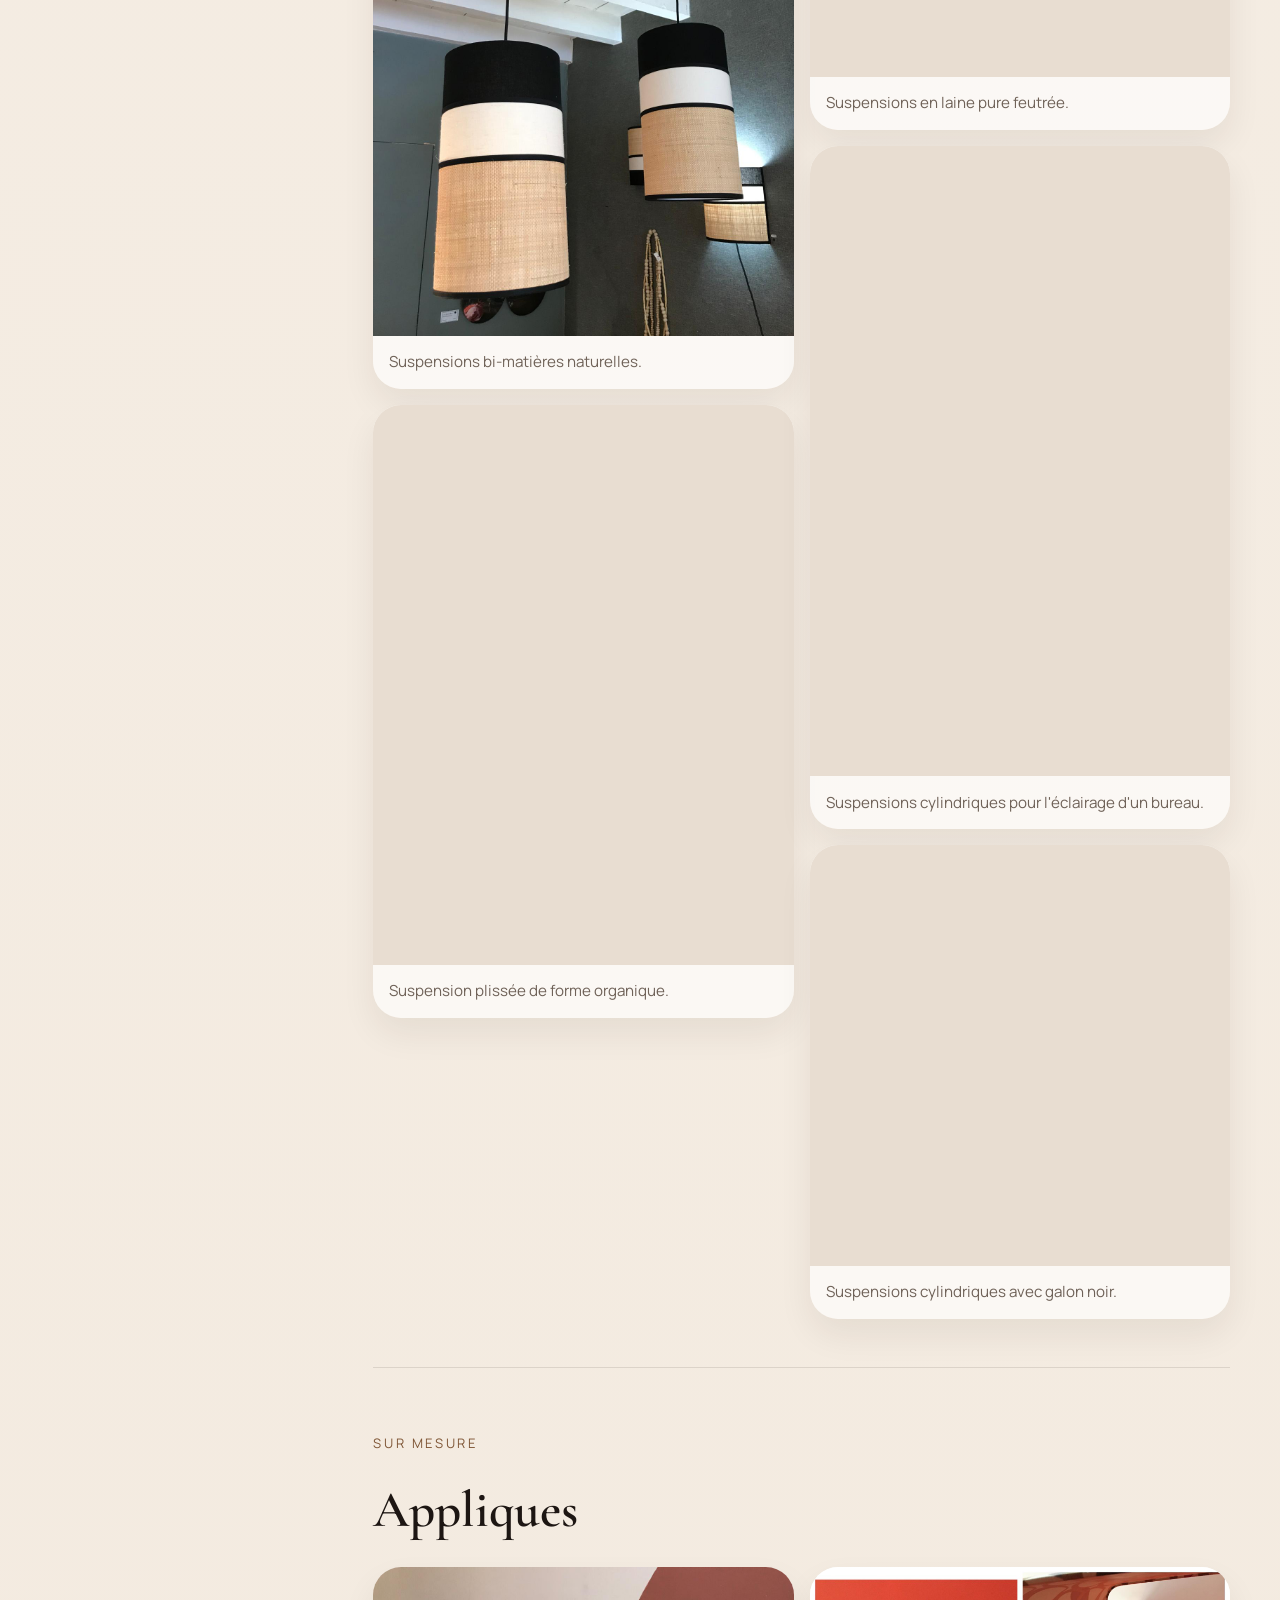
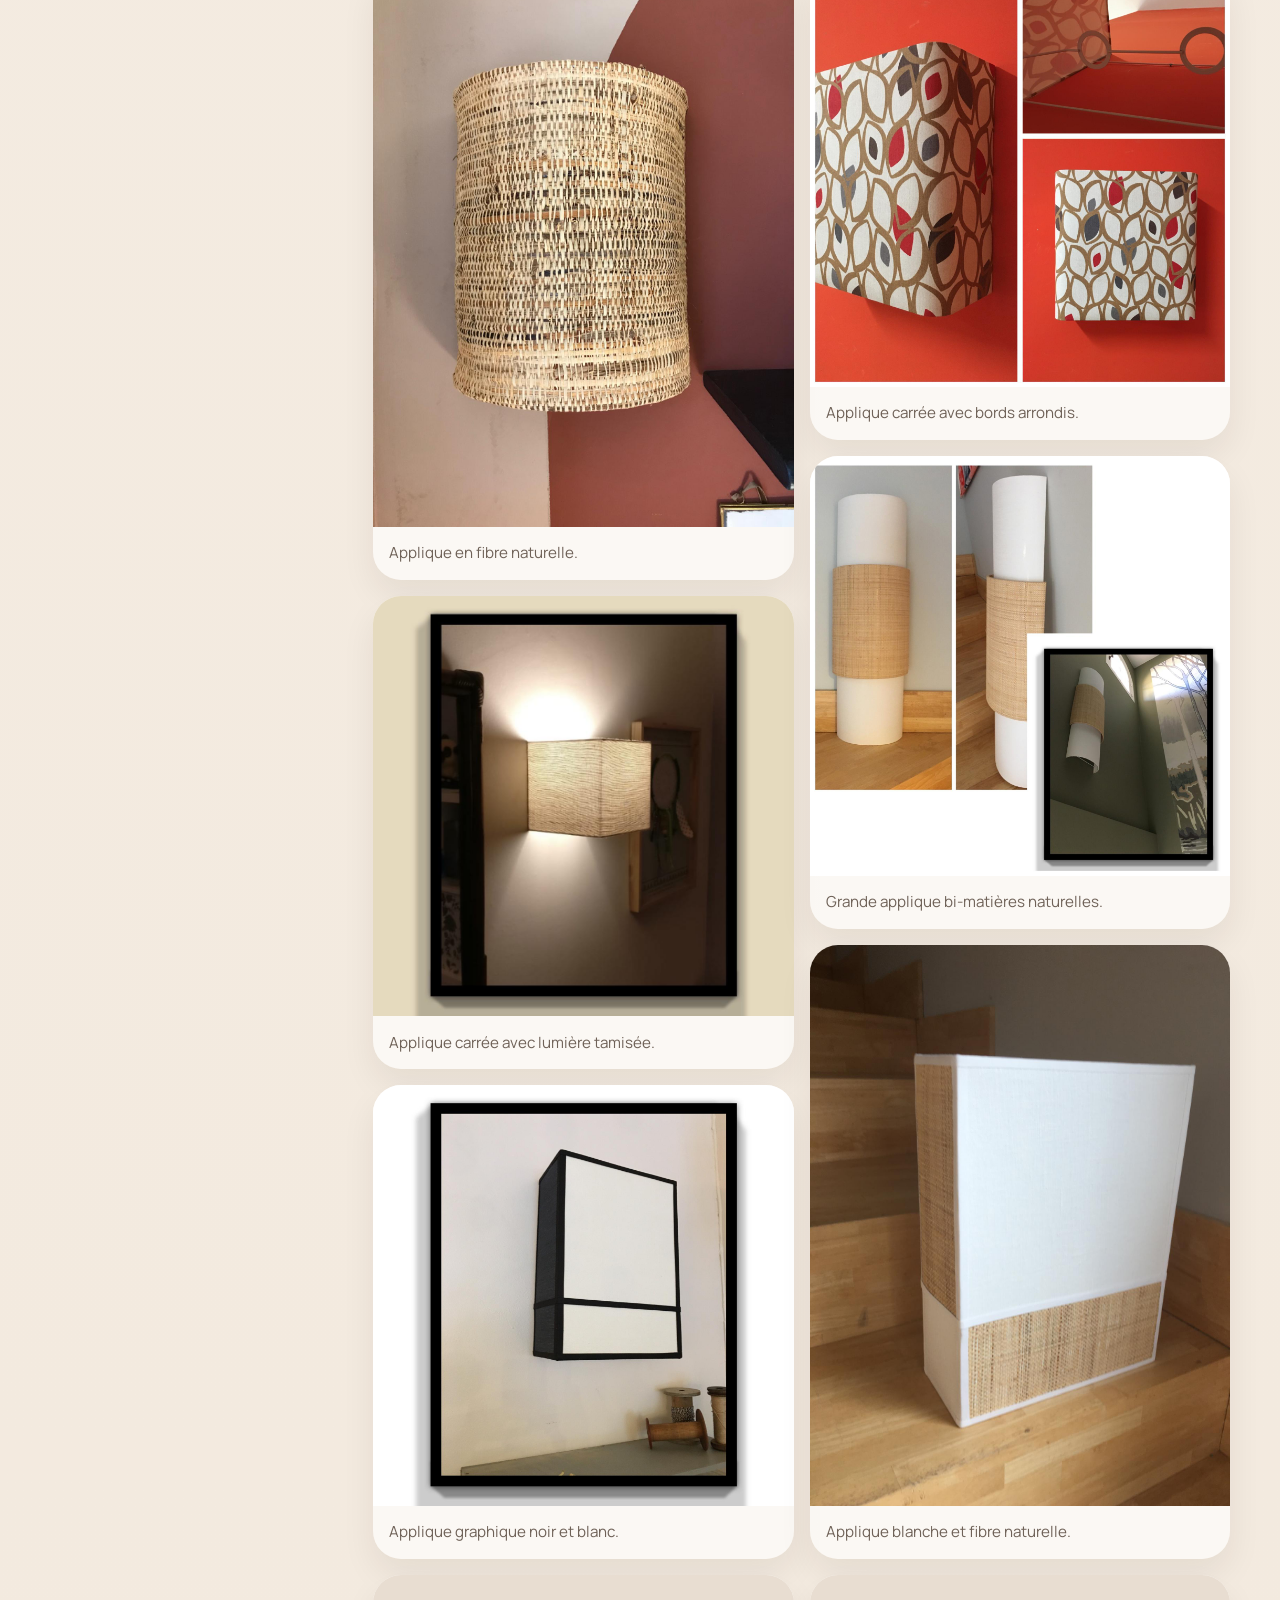
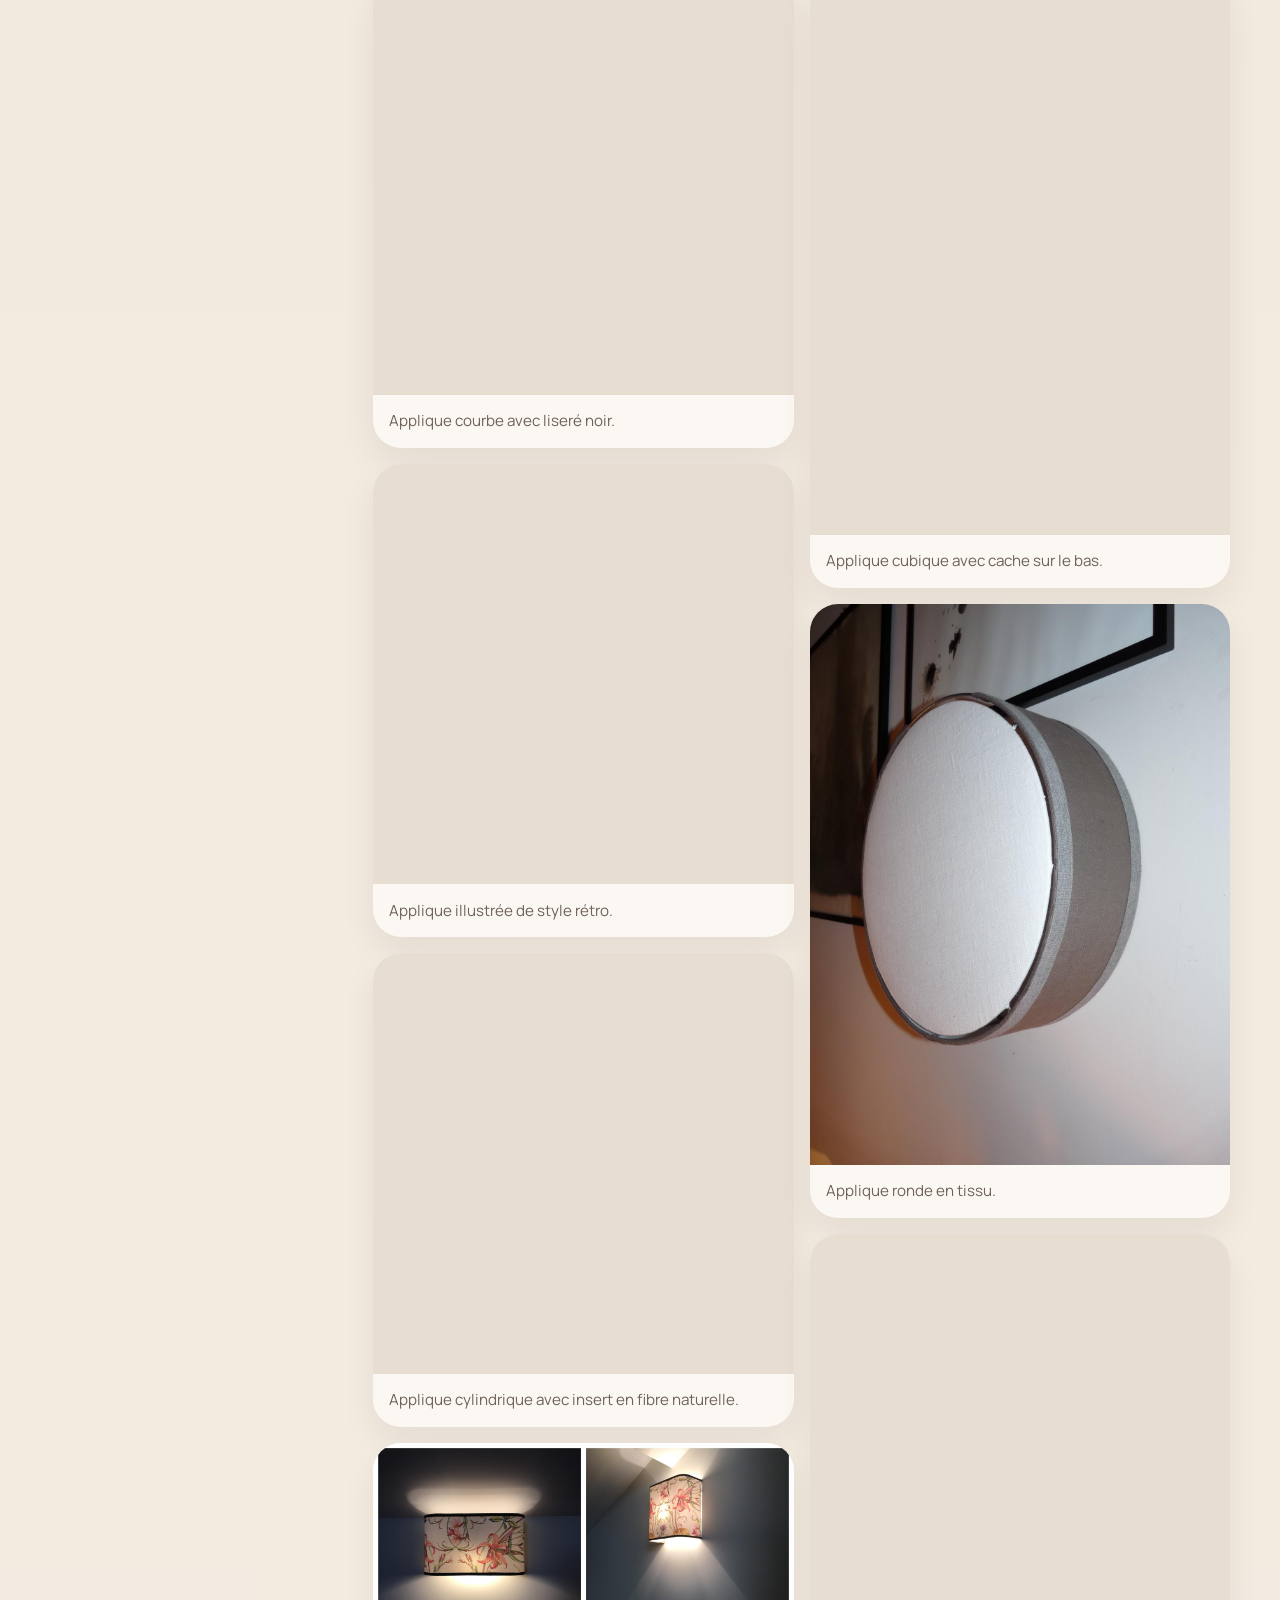
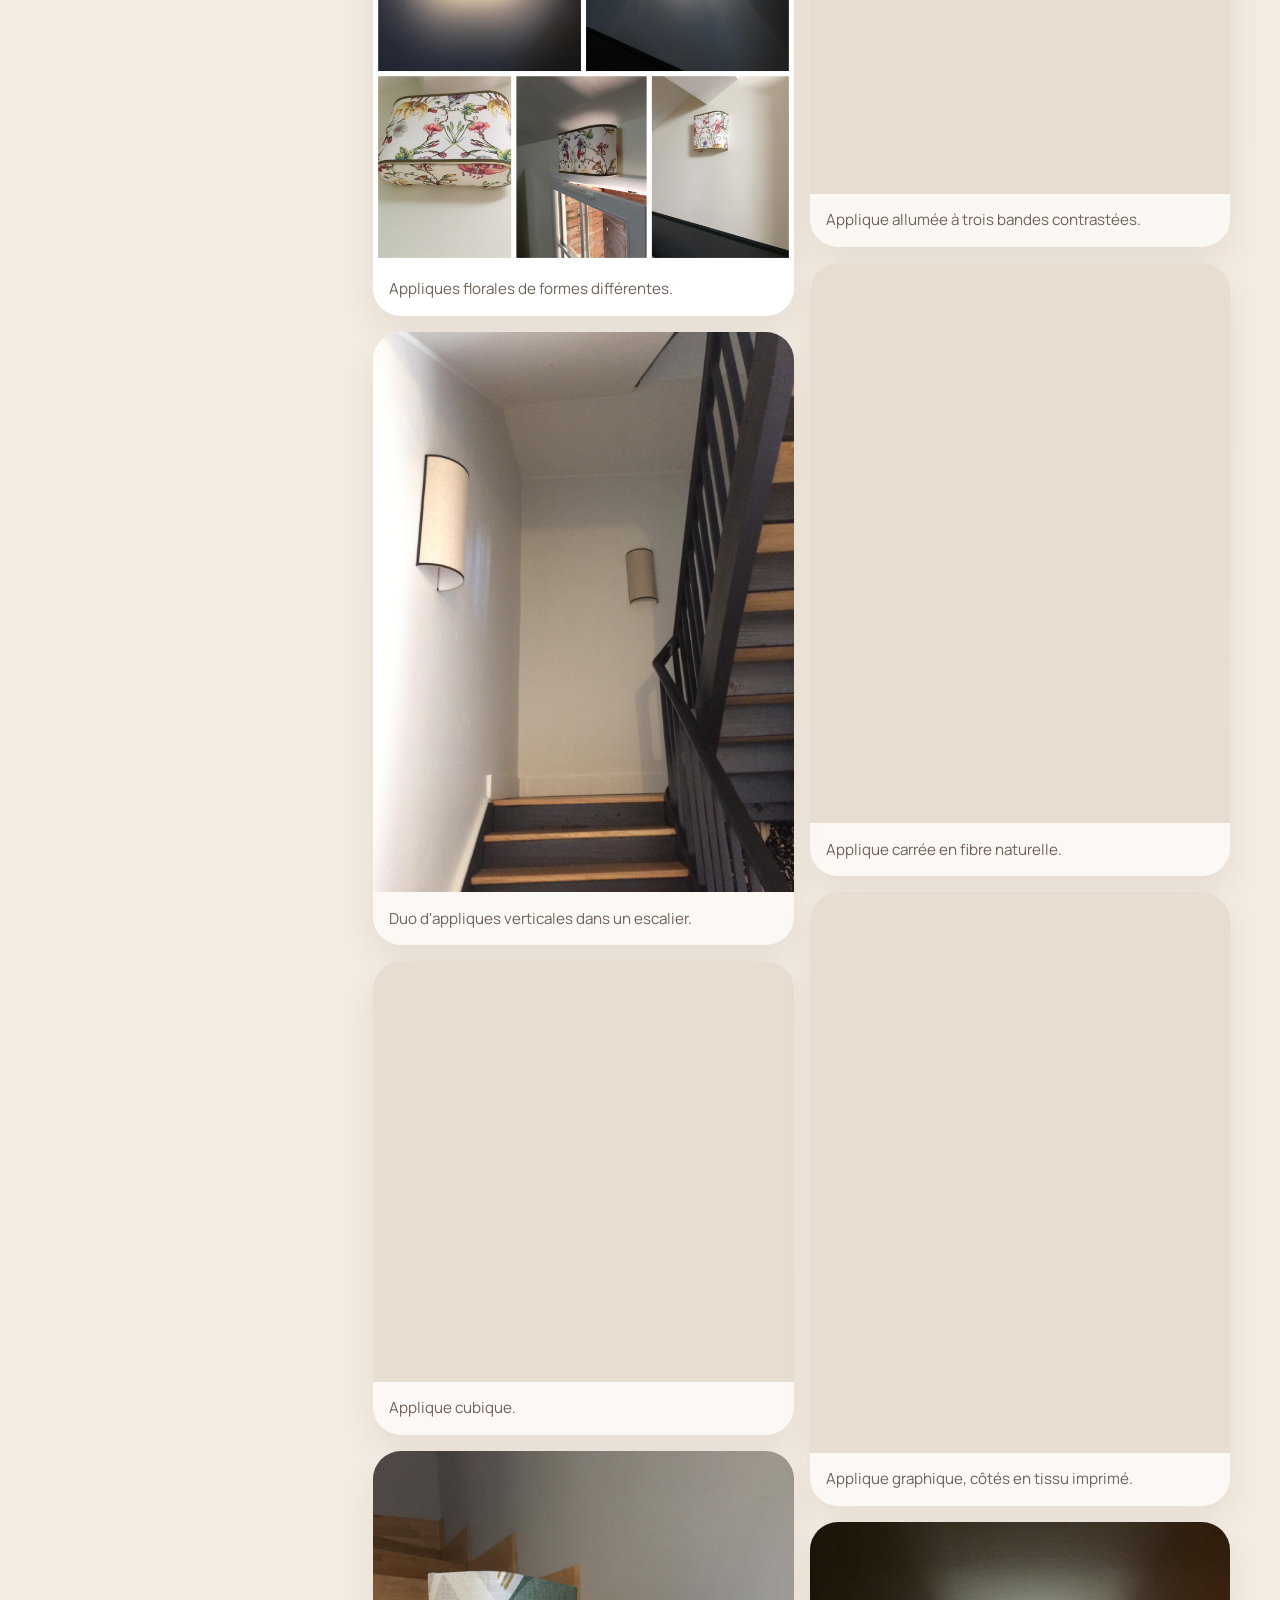
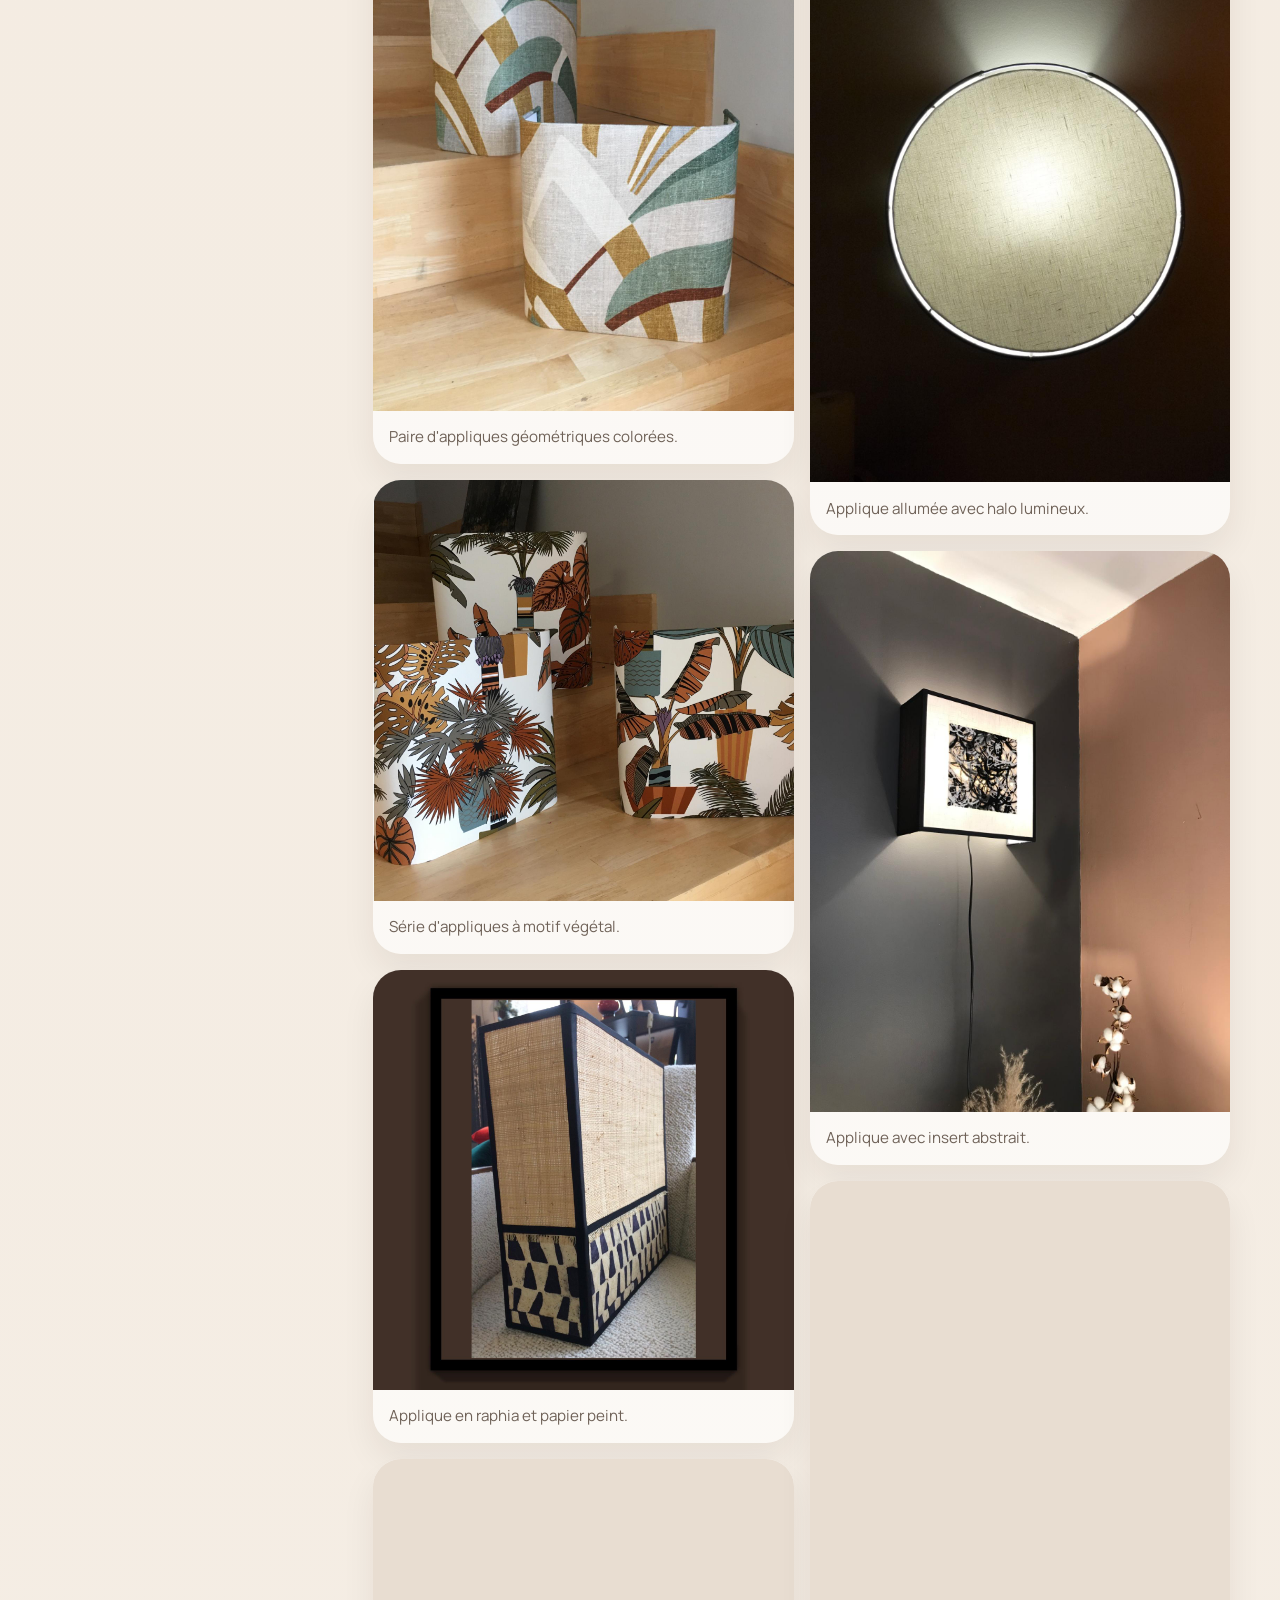
==== commit 8c40828b: "Ajout du lien Instagram" ====
--- a/rubriques.html
+++ b/rubriques.html
@@ -1132,7 +1132,10 @@
   <footer class="site-footer">
     <div class="shell footer-shell">
       <p>Nuit et Jour · Hélène Bertrand · Abat-jour artisanaux fabriqués à la main en France</p>
-      <a href="mailto:contact@nuitetjour.fr">contact@nuitetjour.fr</a>
+      <div class="footer-contact">
+        <a href="mailto:h.bertrand31@laposte.net">h.bertrand31@laposte.net</a>
+        <a href="https://www.instagram.com/nuitetjourhelenebertrand31/" target="_blank" rel="noopener noreferrer">Instagram</a>
+      </div>
     </div>
   </footer>
 
--- a/styles.css
+++ b/styles.css
@@ -310,6 +310,19 @@
 .button-primary:hover,
 .button-primary:focus-visible {
   background: var(--accent-strong);
+}
+
+.button-instagram {
+  margin-top: 0.75rem;
+  color: var(--accent-strong);
+  border-color: rgba(130, 74, 39, 0.28);
+  background: rgba(255, 250, 244, 0.72);
+}
+
+.button-instagram:hover,
+.button-instagram:focus-visible {
+  border-color: var(--accent);
+  background: #fffaf4;
 }
 
 .button-secondary {
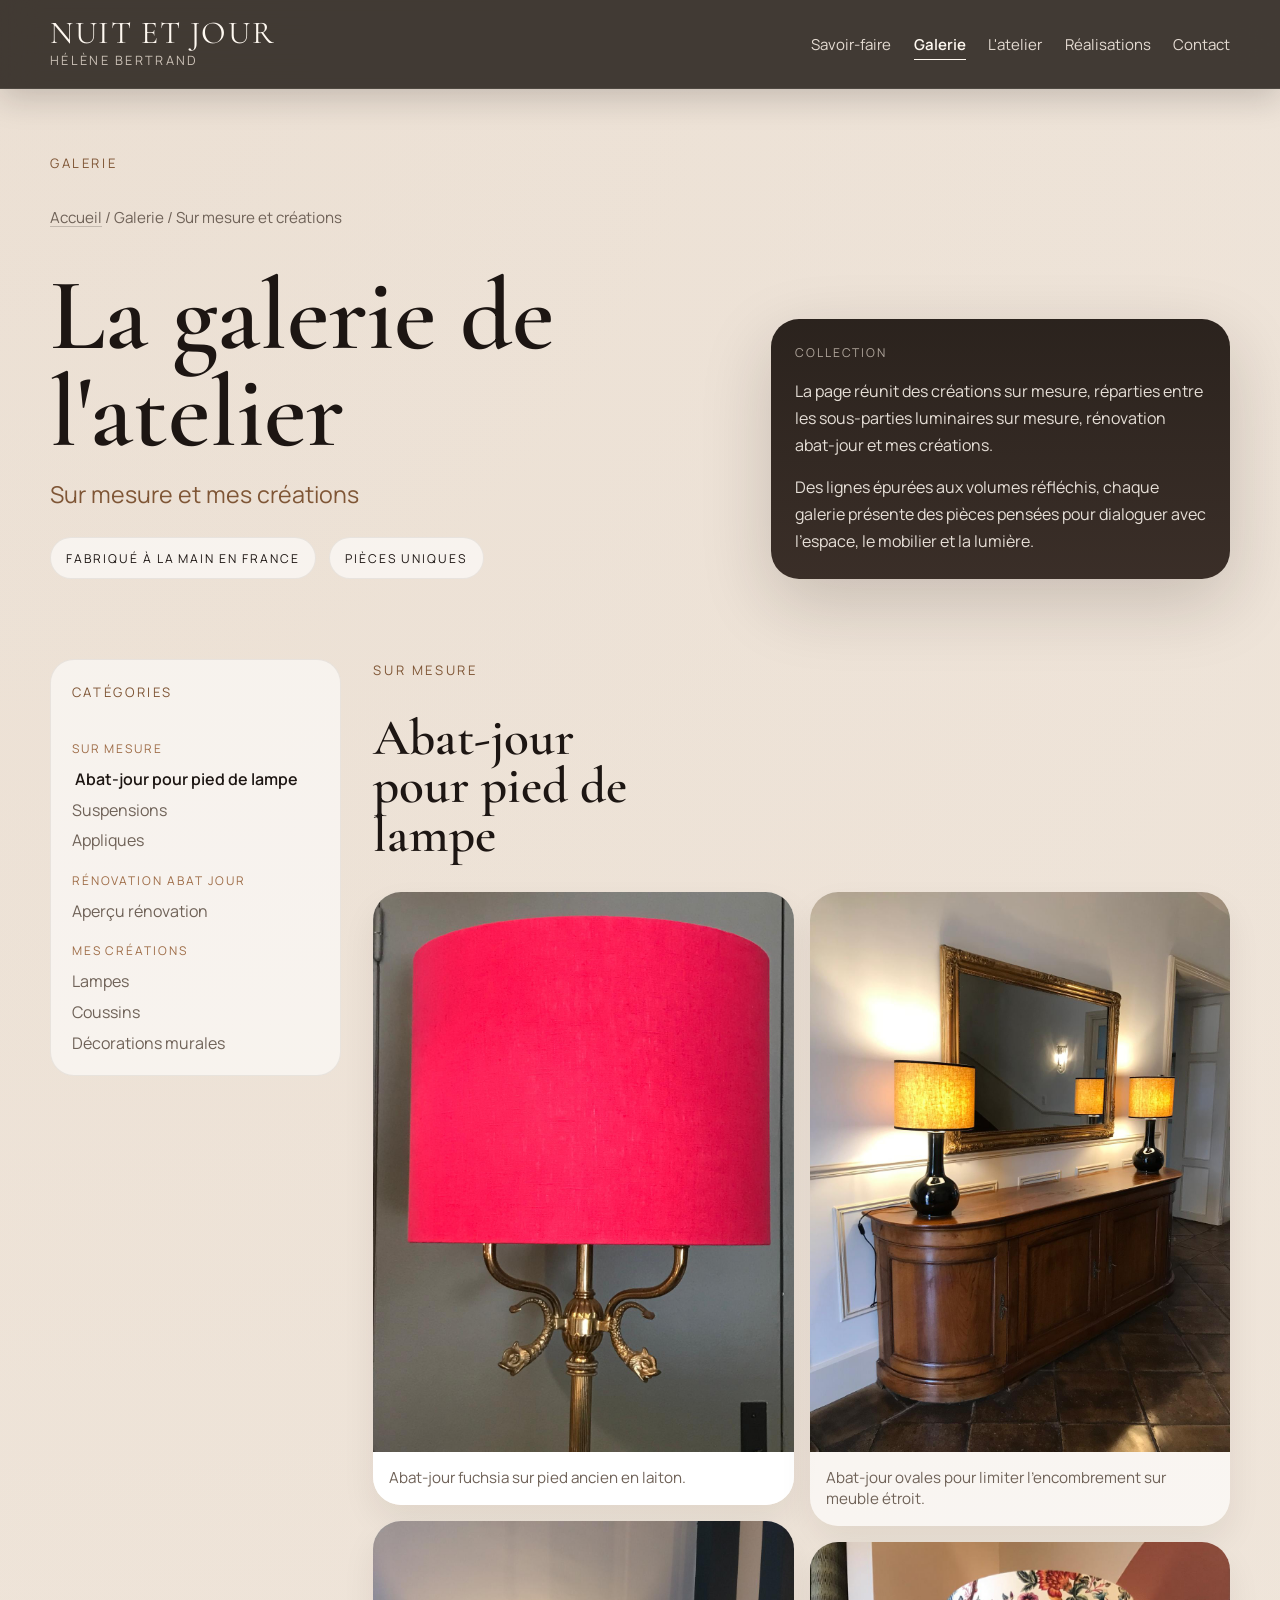
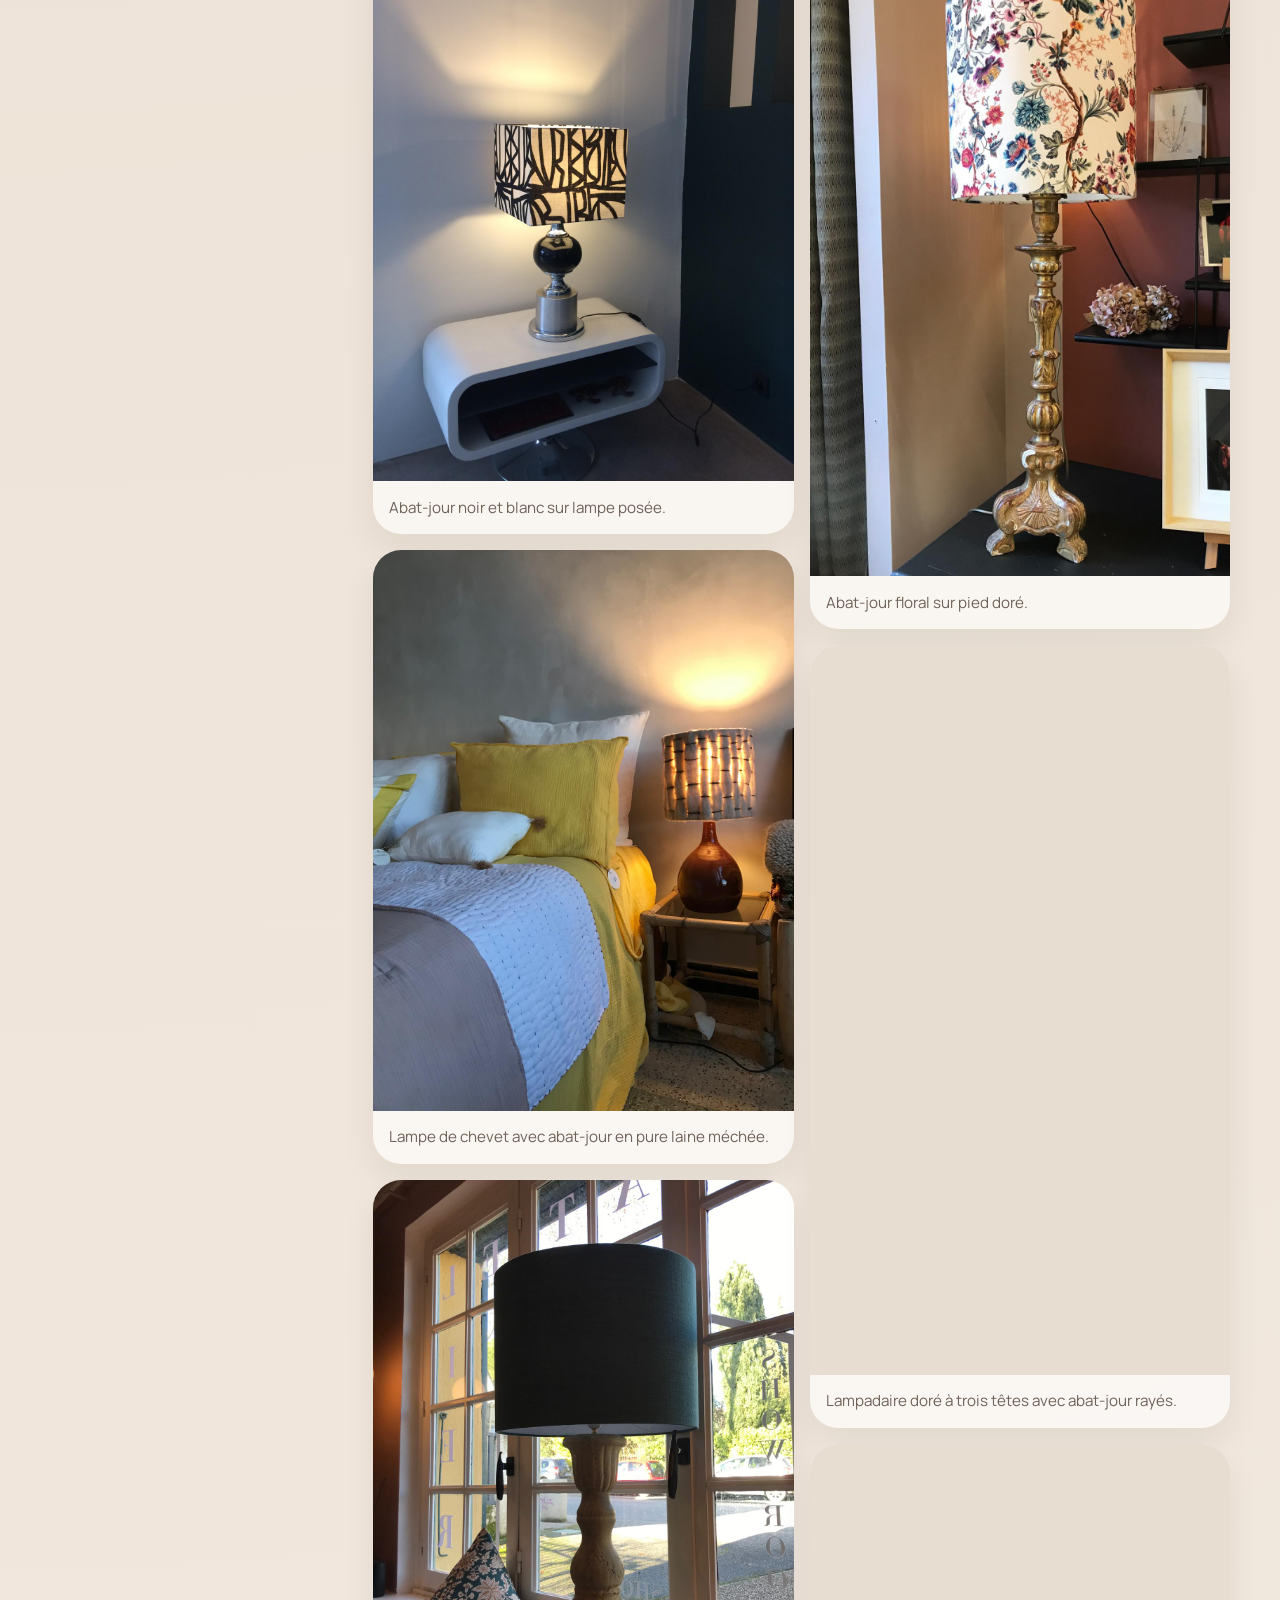
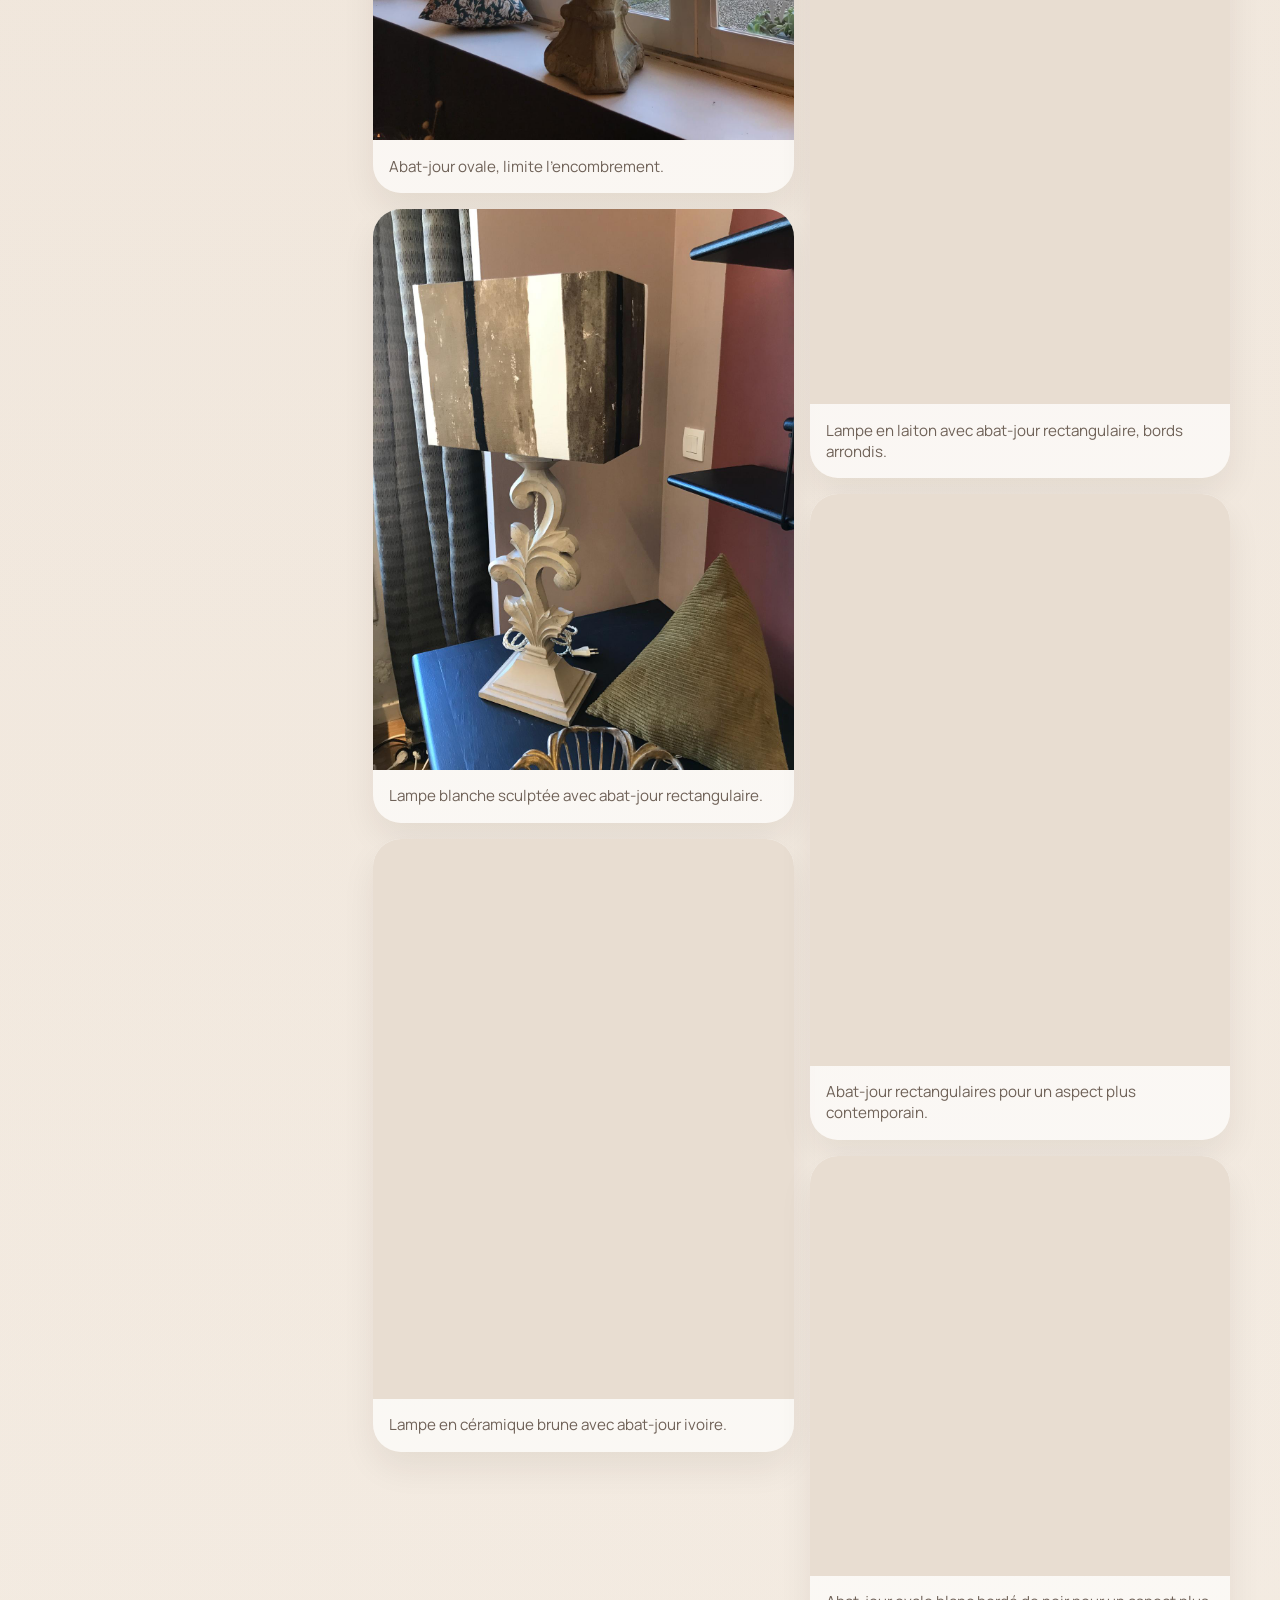
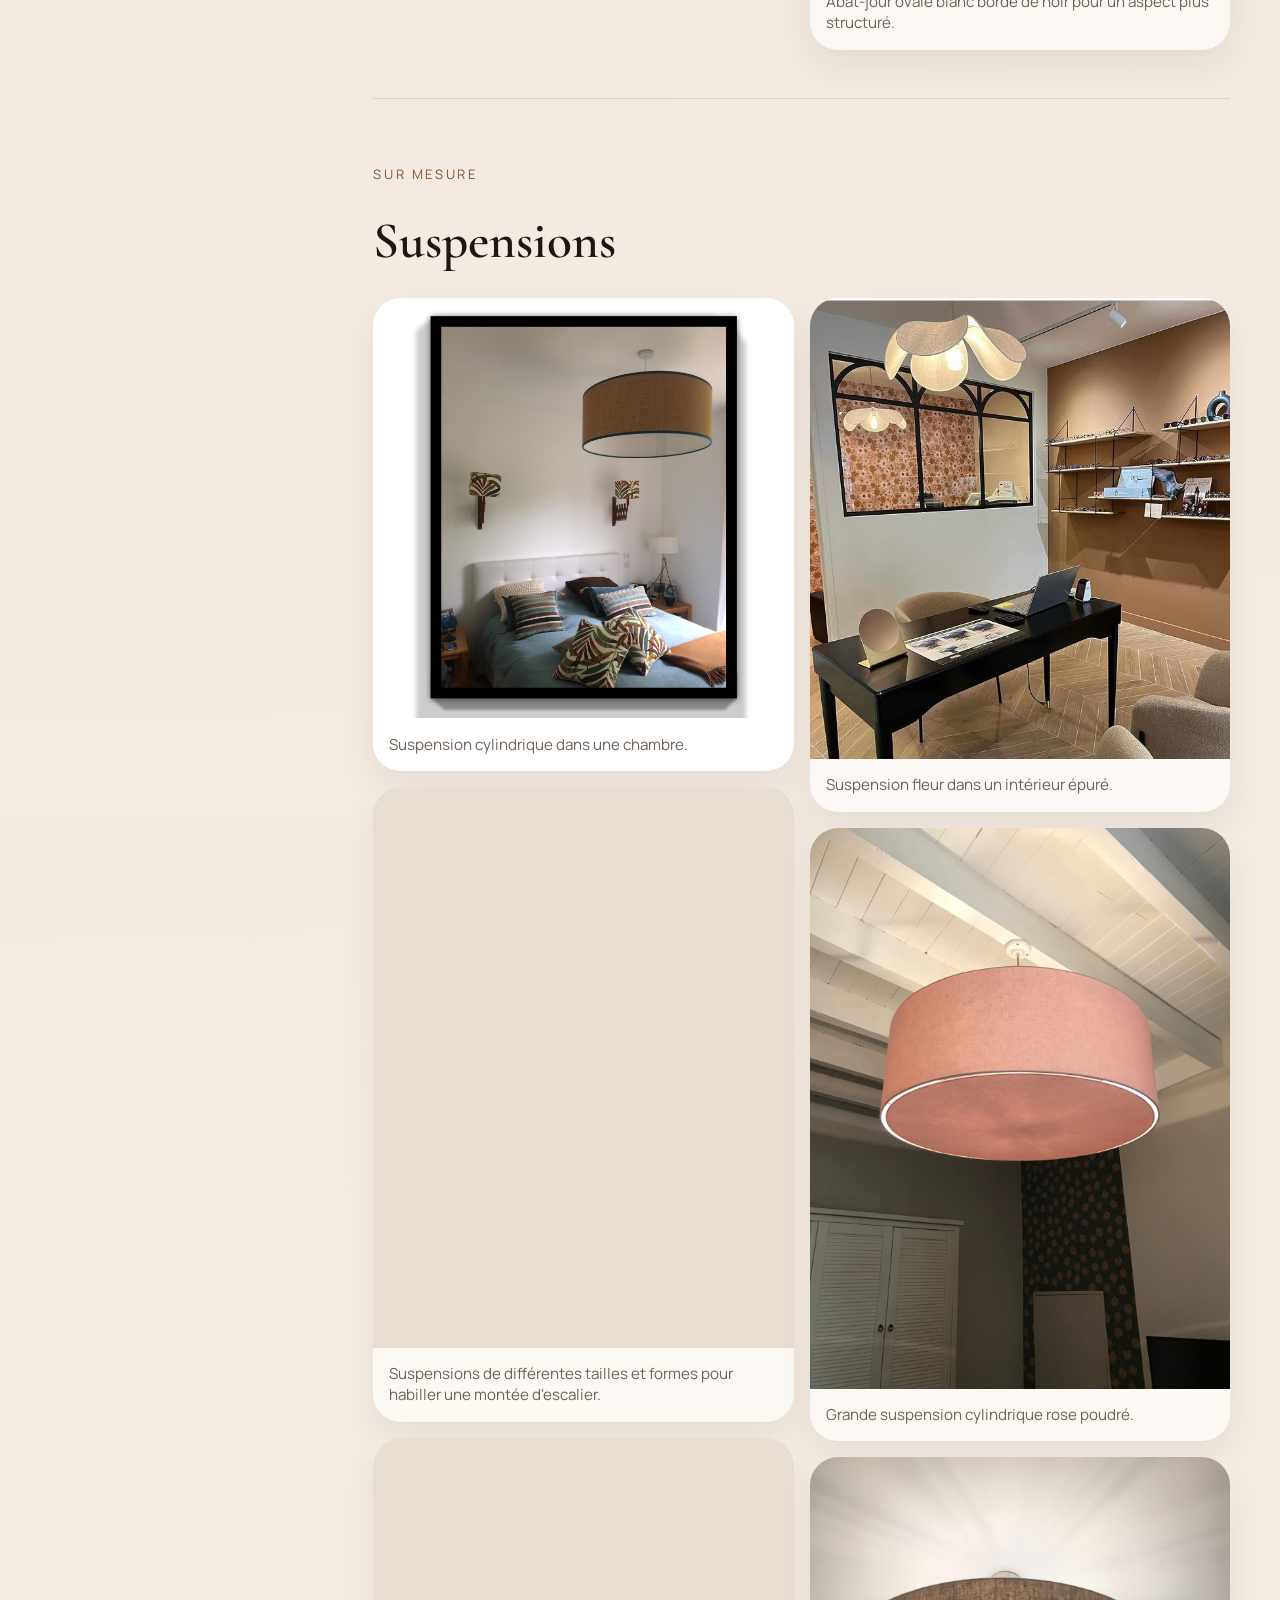
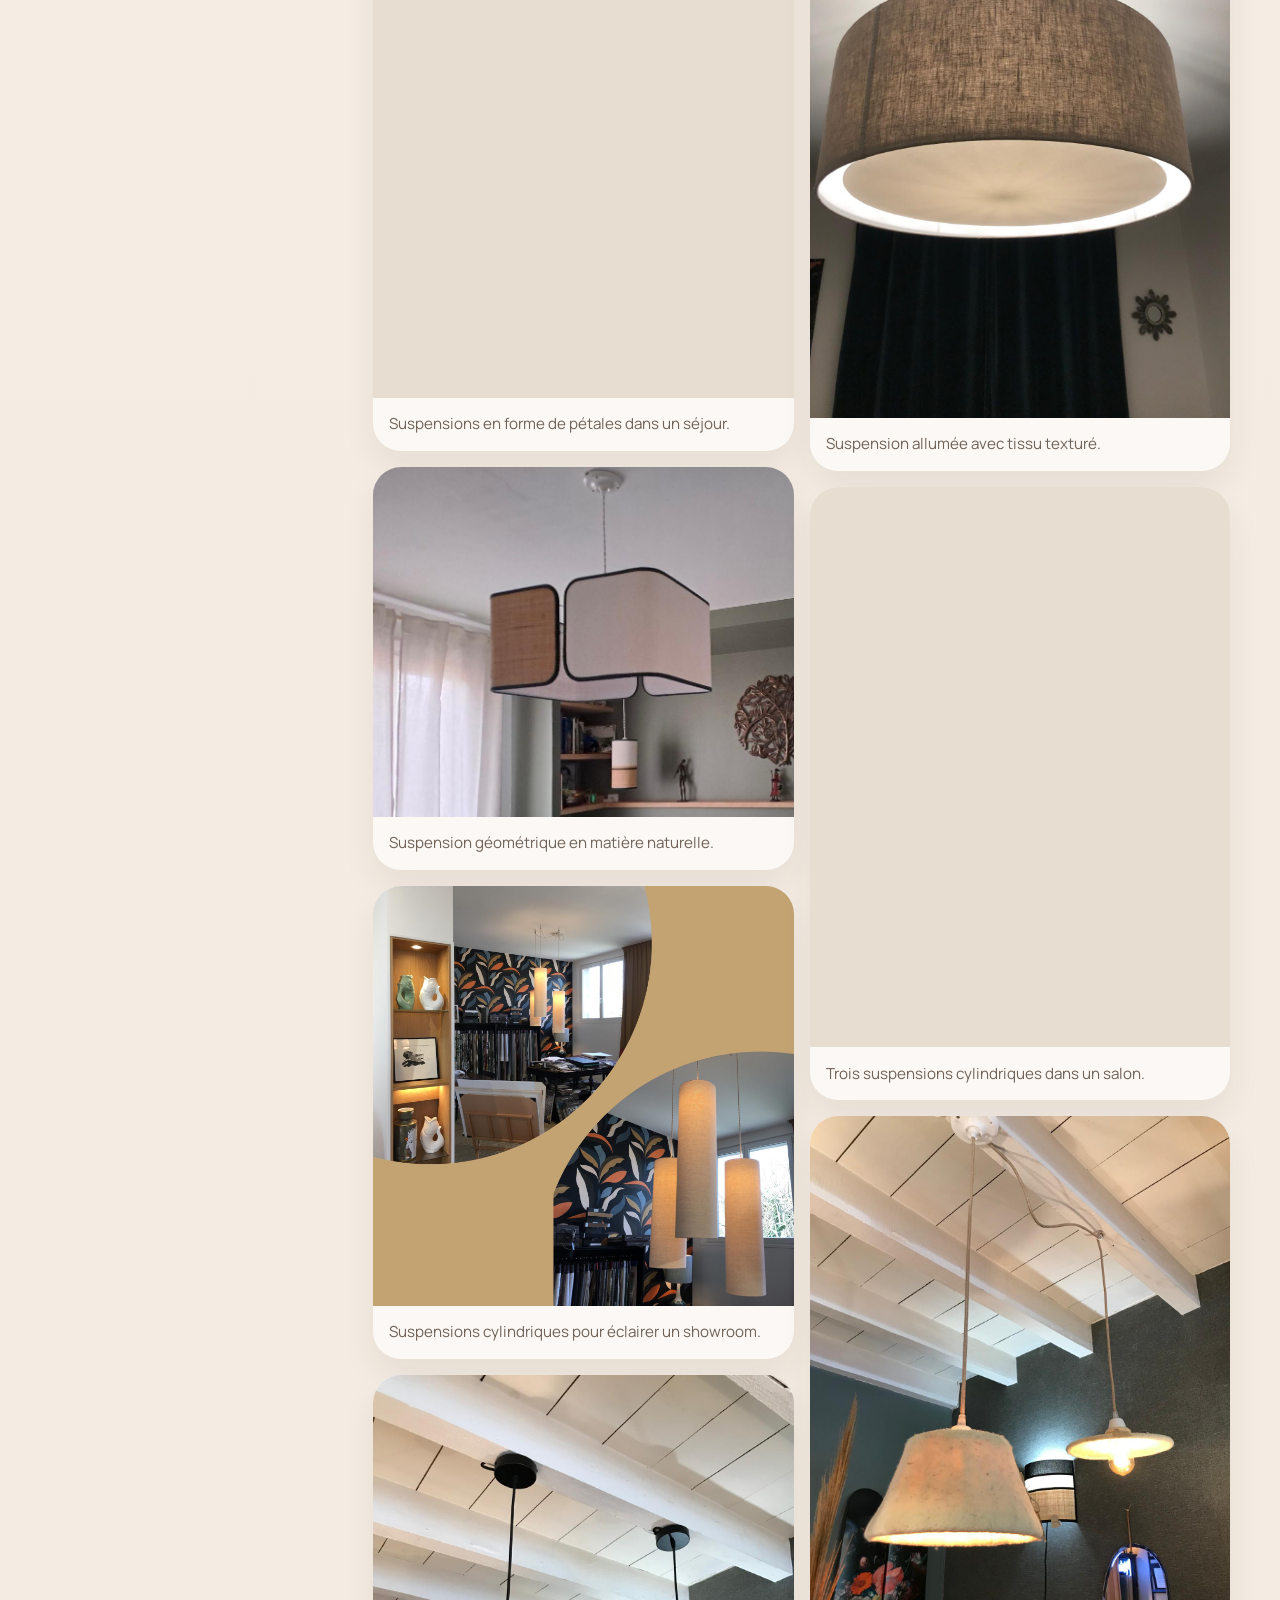
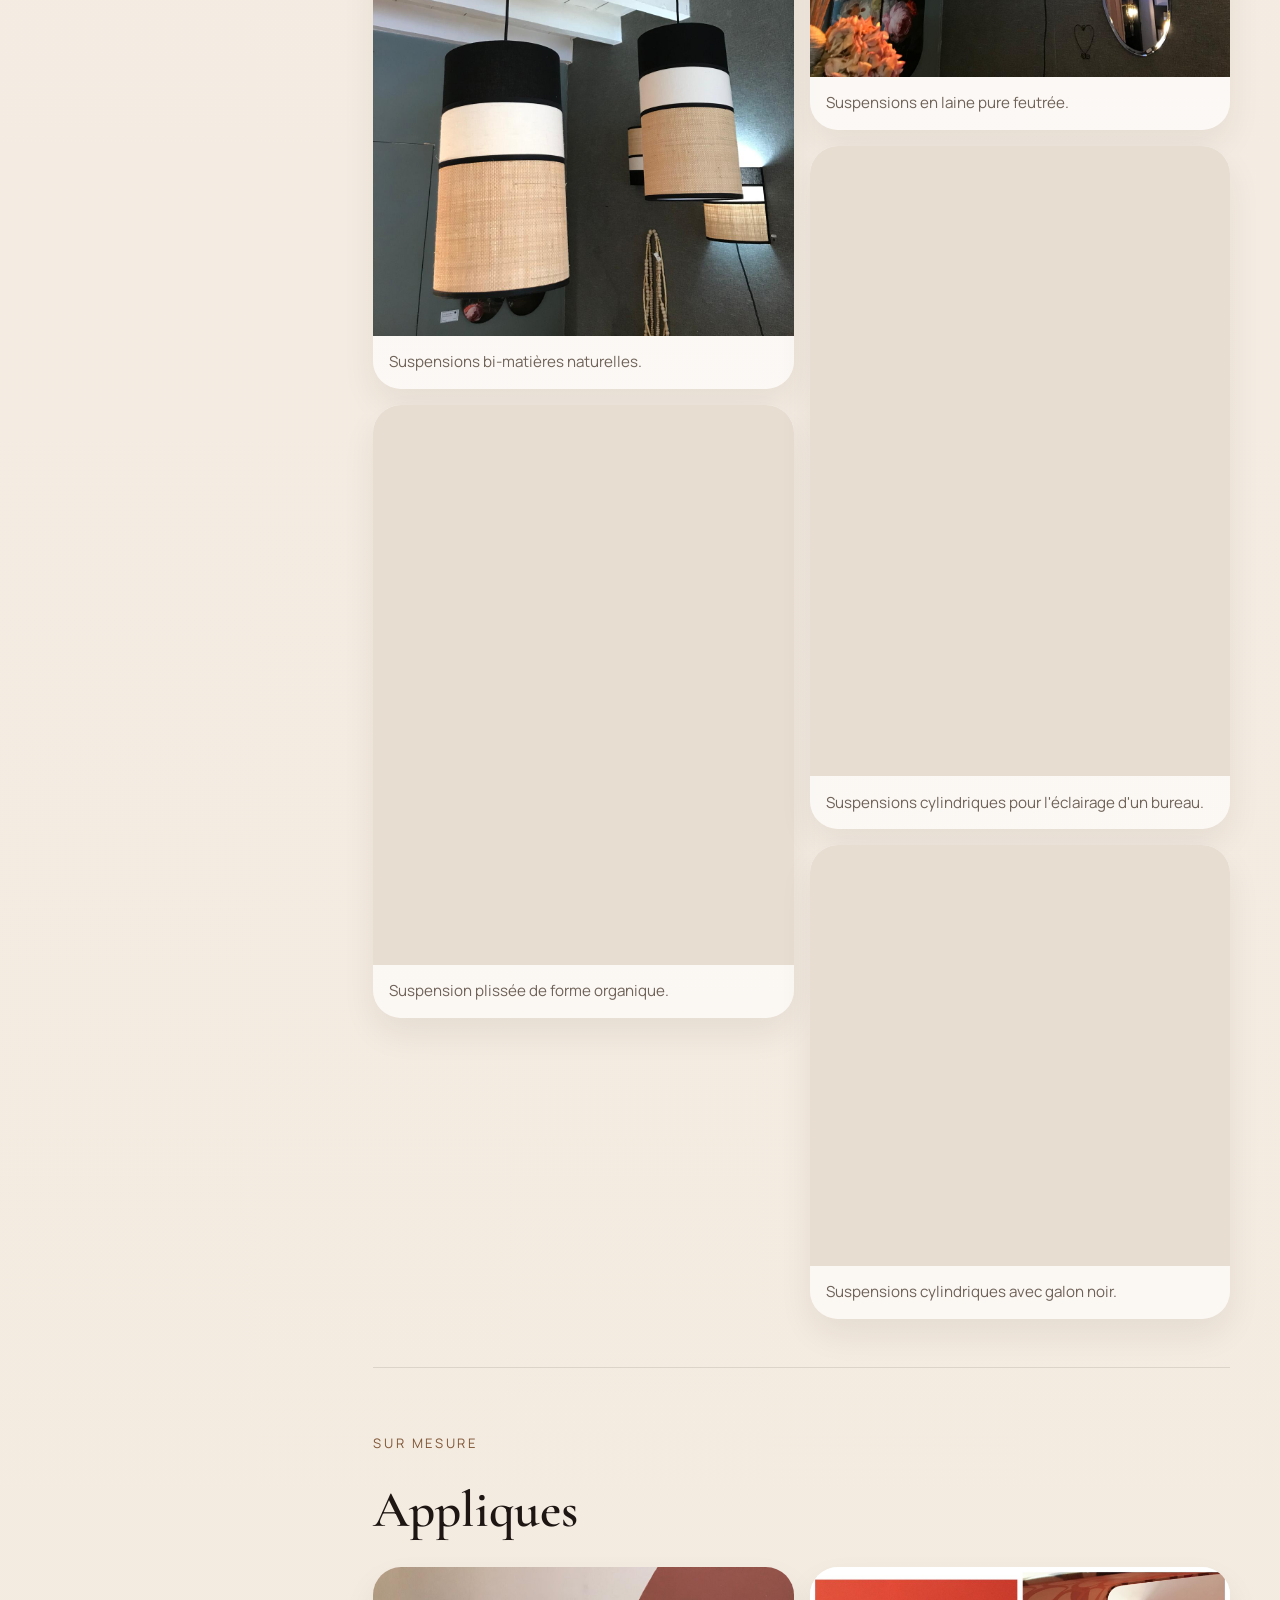
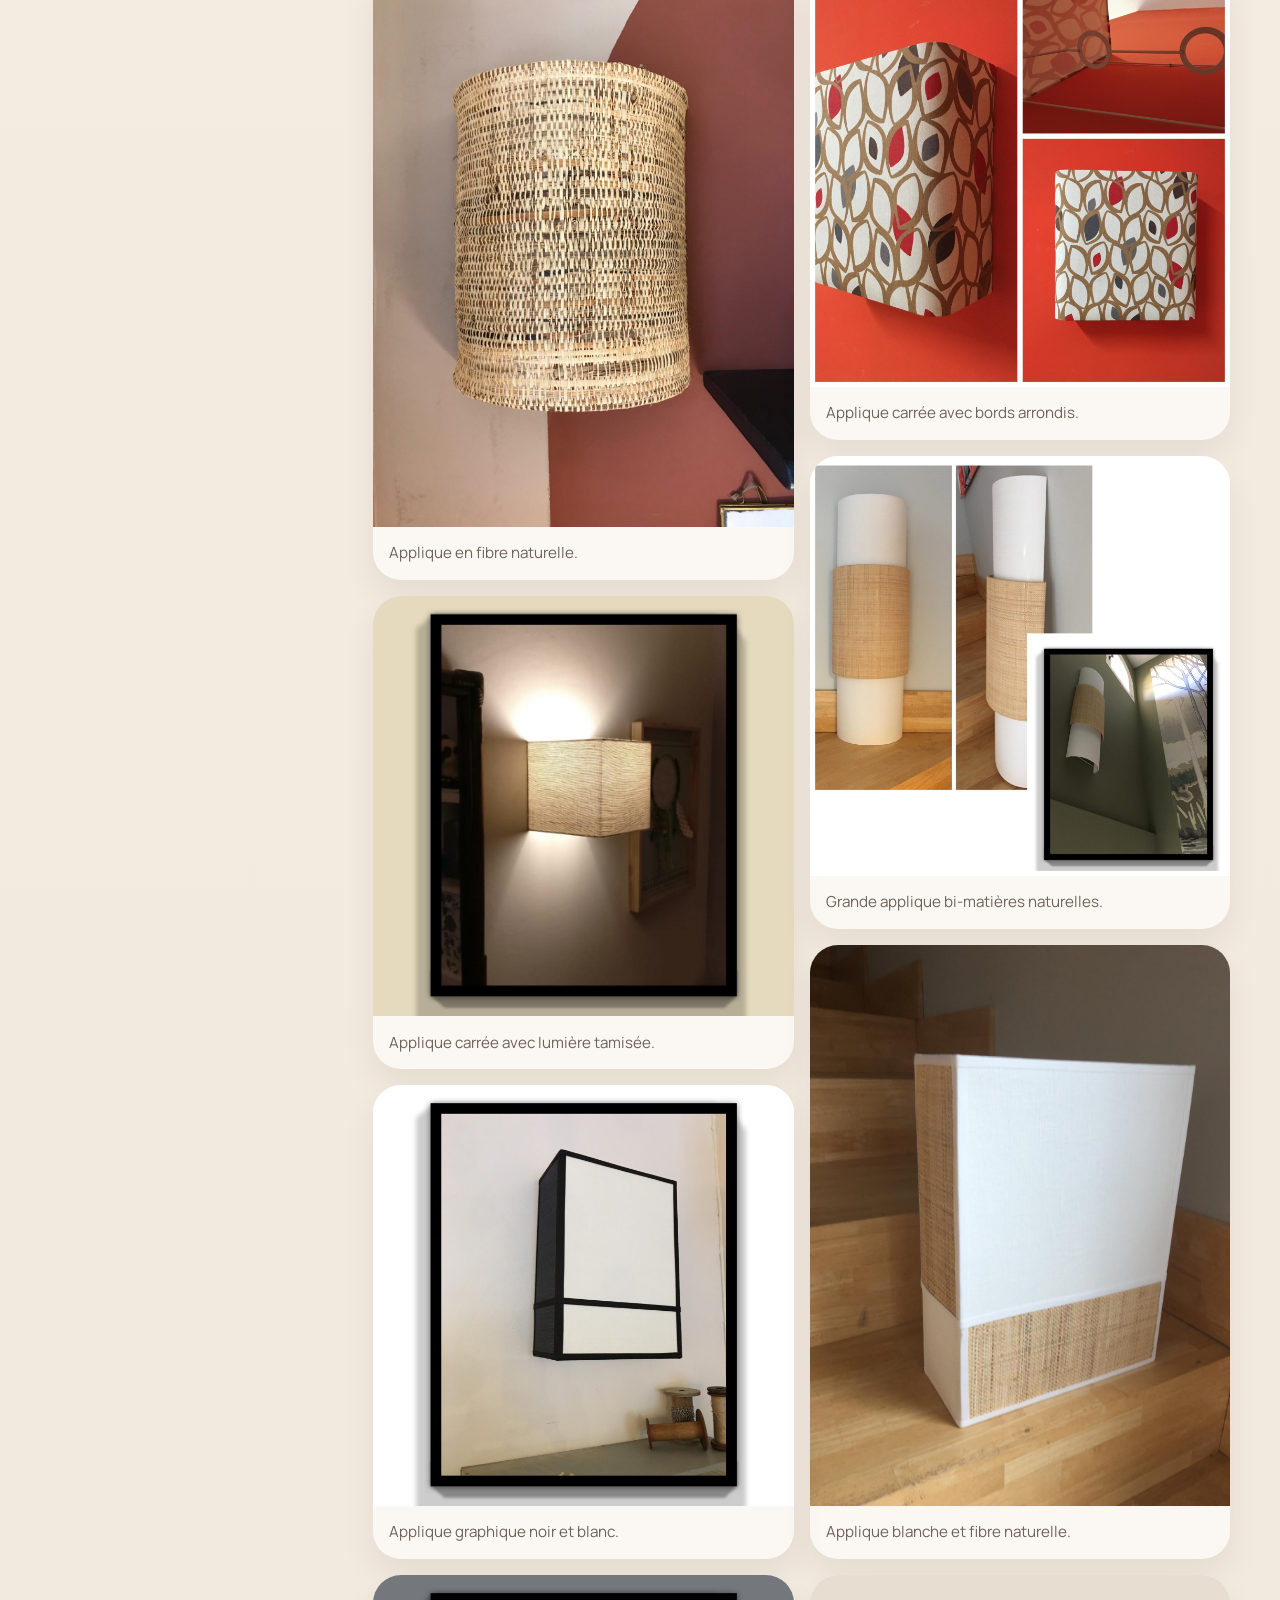
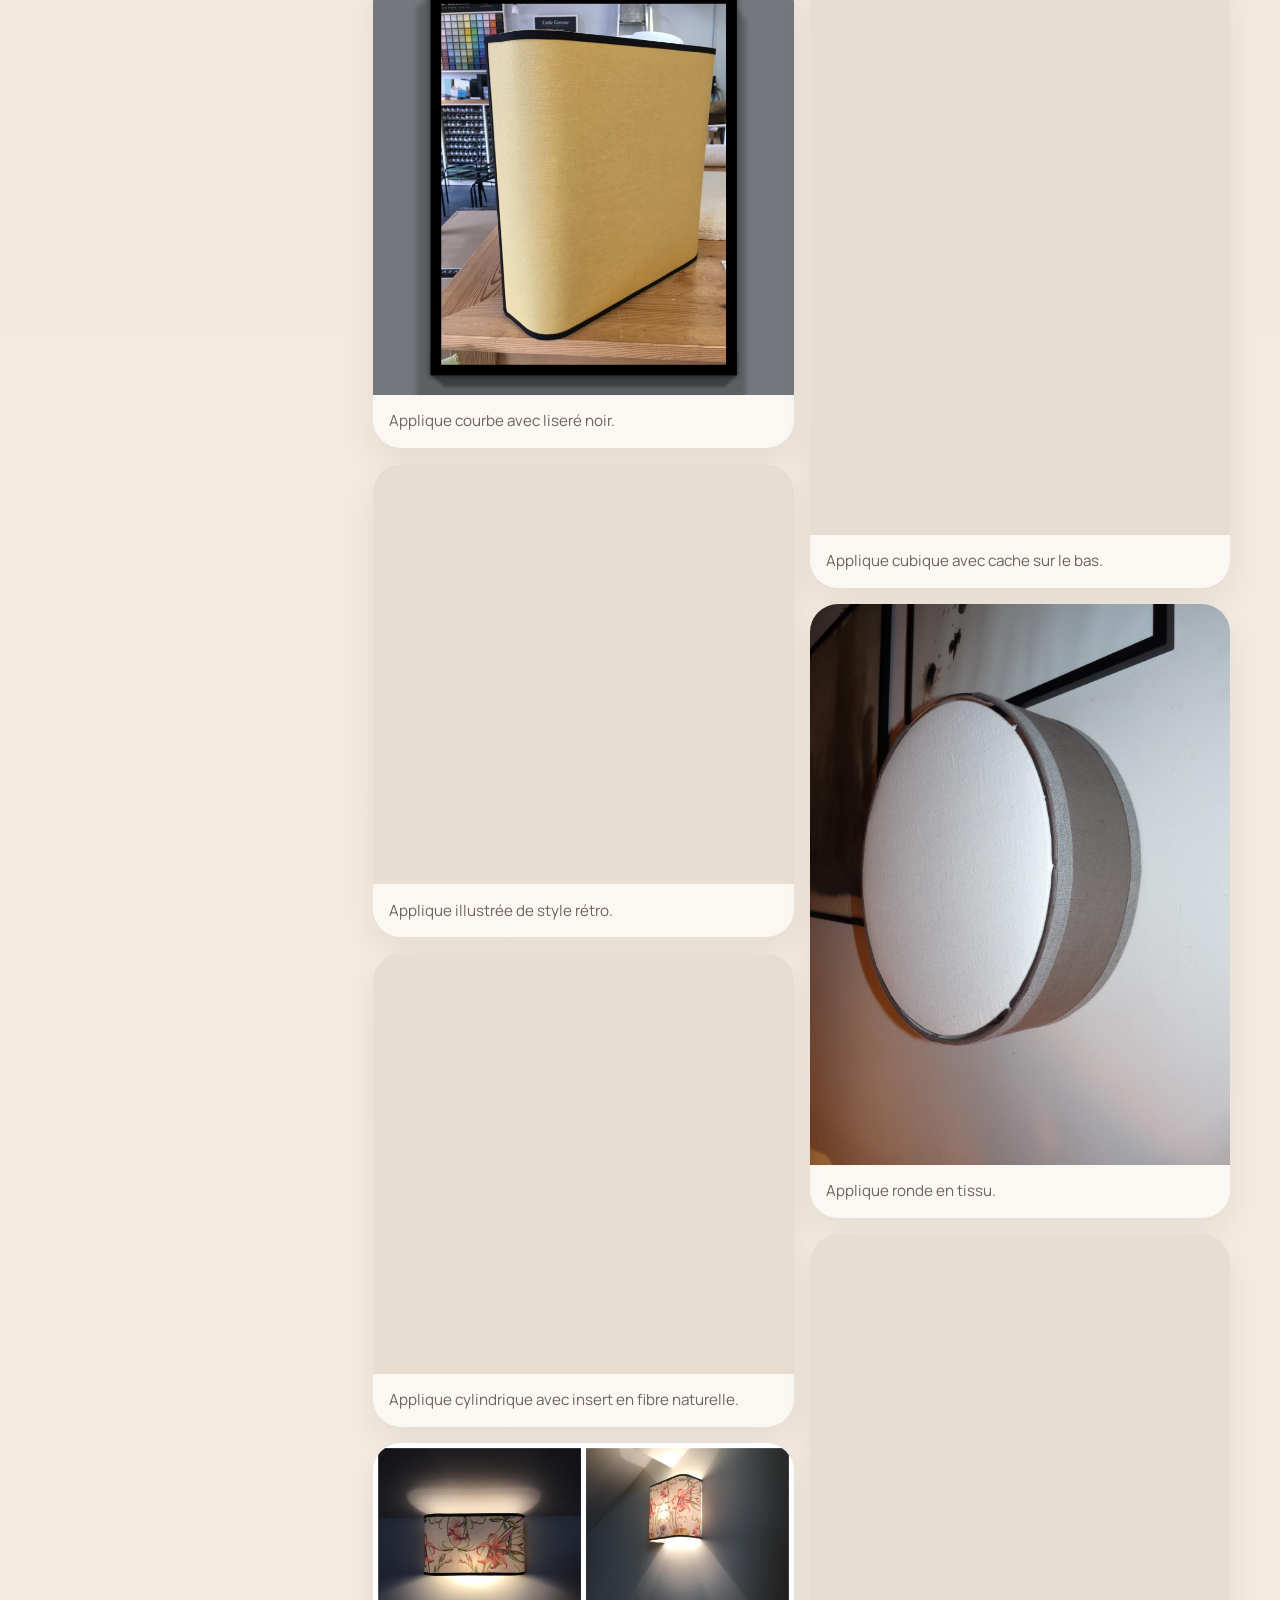
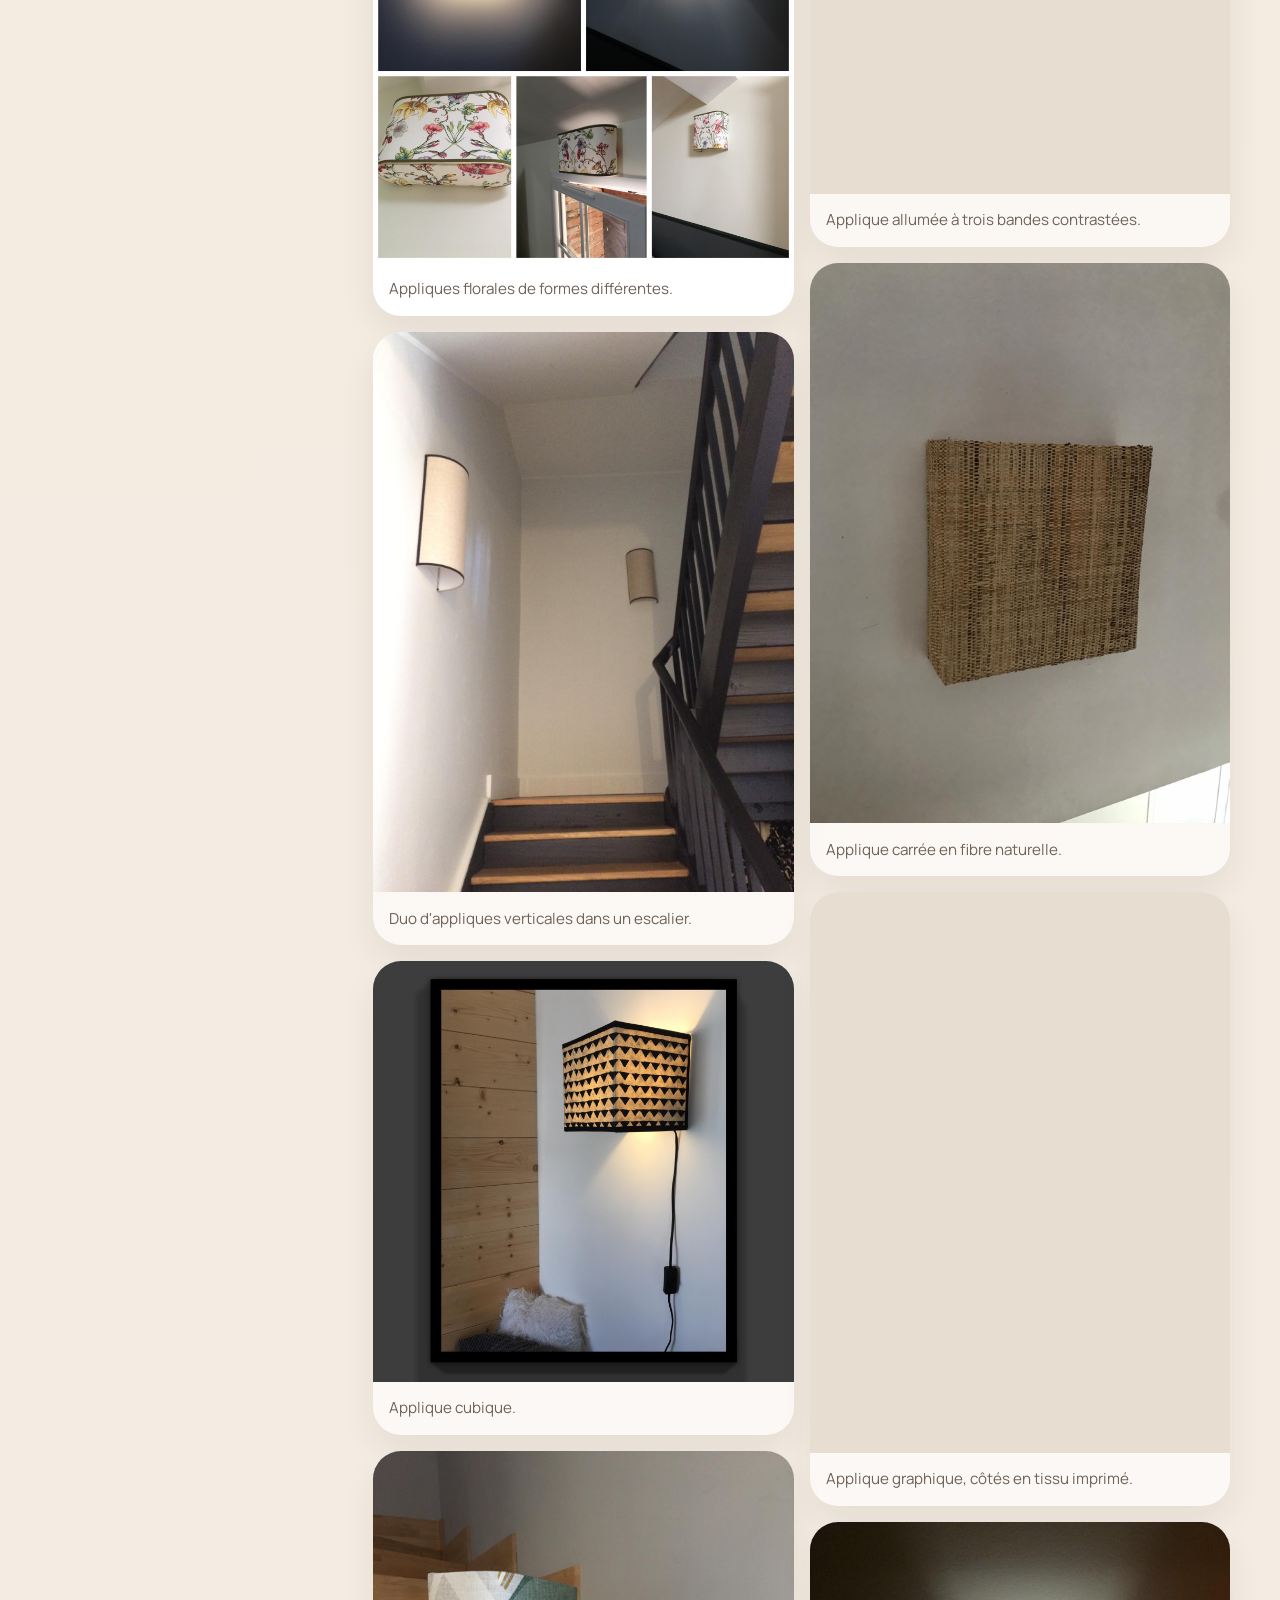
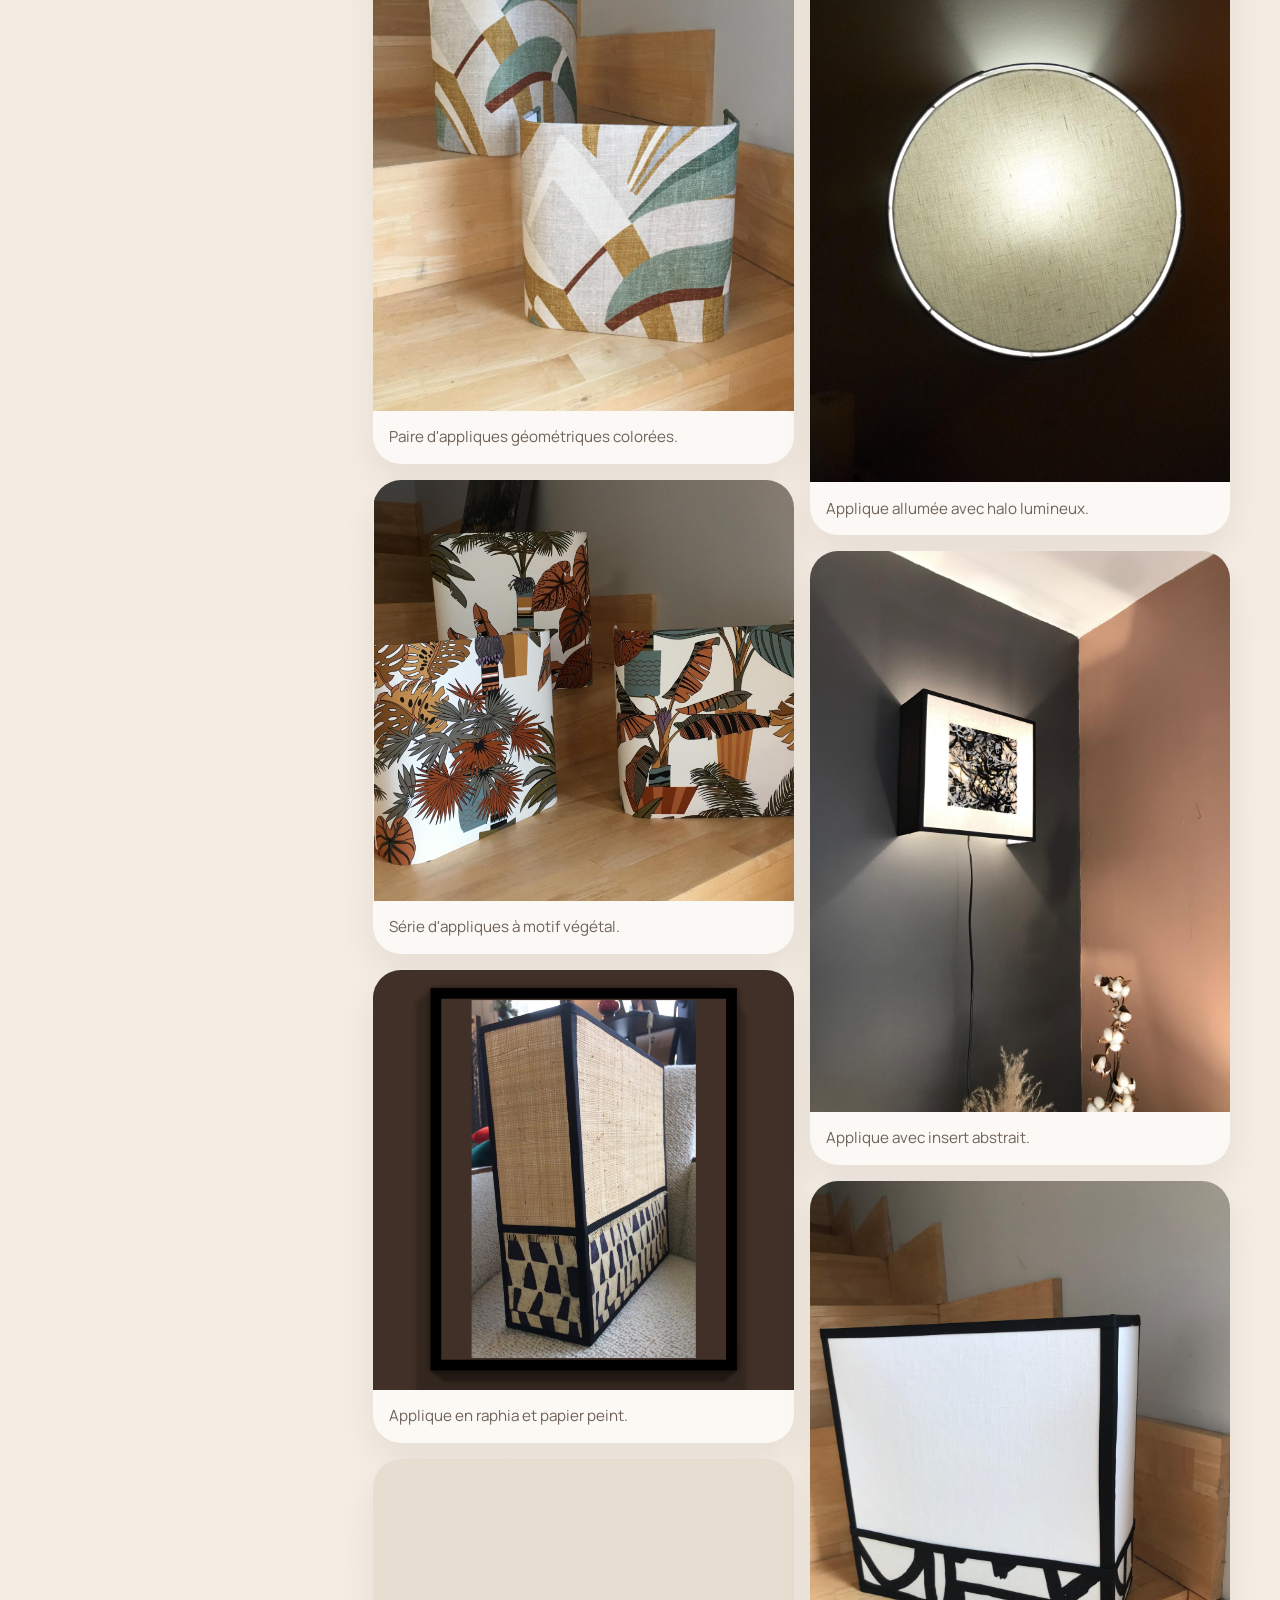
==== commit 697a2bd9: "Correction affichage bouton Instagram" ====
--- a/rubriques.html
+++ b/rubriques.html
@@ -26,7 +26,7 @@
     content="Une page dédiée aux créations sur mesure et aux compositions textiles de l'atelier Nuit et Jour."
   >
   <meta property="og:url" content="https://nuitetjourhelenebertrand.fr/rubriques.html">
-  <link rel="stylesheet" href="styles.css">
+  <link rel="stylesheet" href="styles.css?v=2">
 </head>
 <body class="rubriques-page">
   <header class="site-header is-scrolled" id="top">
--- a/styles.css
+++ b/styles.css
@@ -314,15 +314,16 @@
 
 .button-instagram {
   margin-top: 0.75rem;
-  color: var(--accent-strong);
-  border-color: rgba(130, 74, 39, 0.28);
-  background: rgba(255, 250, 244, 0.72);
+  color: #fff8f0;
+  border-color: #9f5d84;
+  background: linear-gradient(135deg, #824a27 0%, #b15d8f 52%, #d1844f 100%);
+  box-shadow: 0 18px 46px rgba(117, 55, 88, 0.2);
 }
 
 .button-instagram:hover,
 .button-instagram:focus-visible {
-  border-color: var(--accent);
-  background: #fffaf4;
+  border-color: #b15d8f;
+  background: linear-gradient(135deg, #6f3e22 0%, #a34f82 52%, #c57643 100%);
 }
 
 .button-secondary {
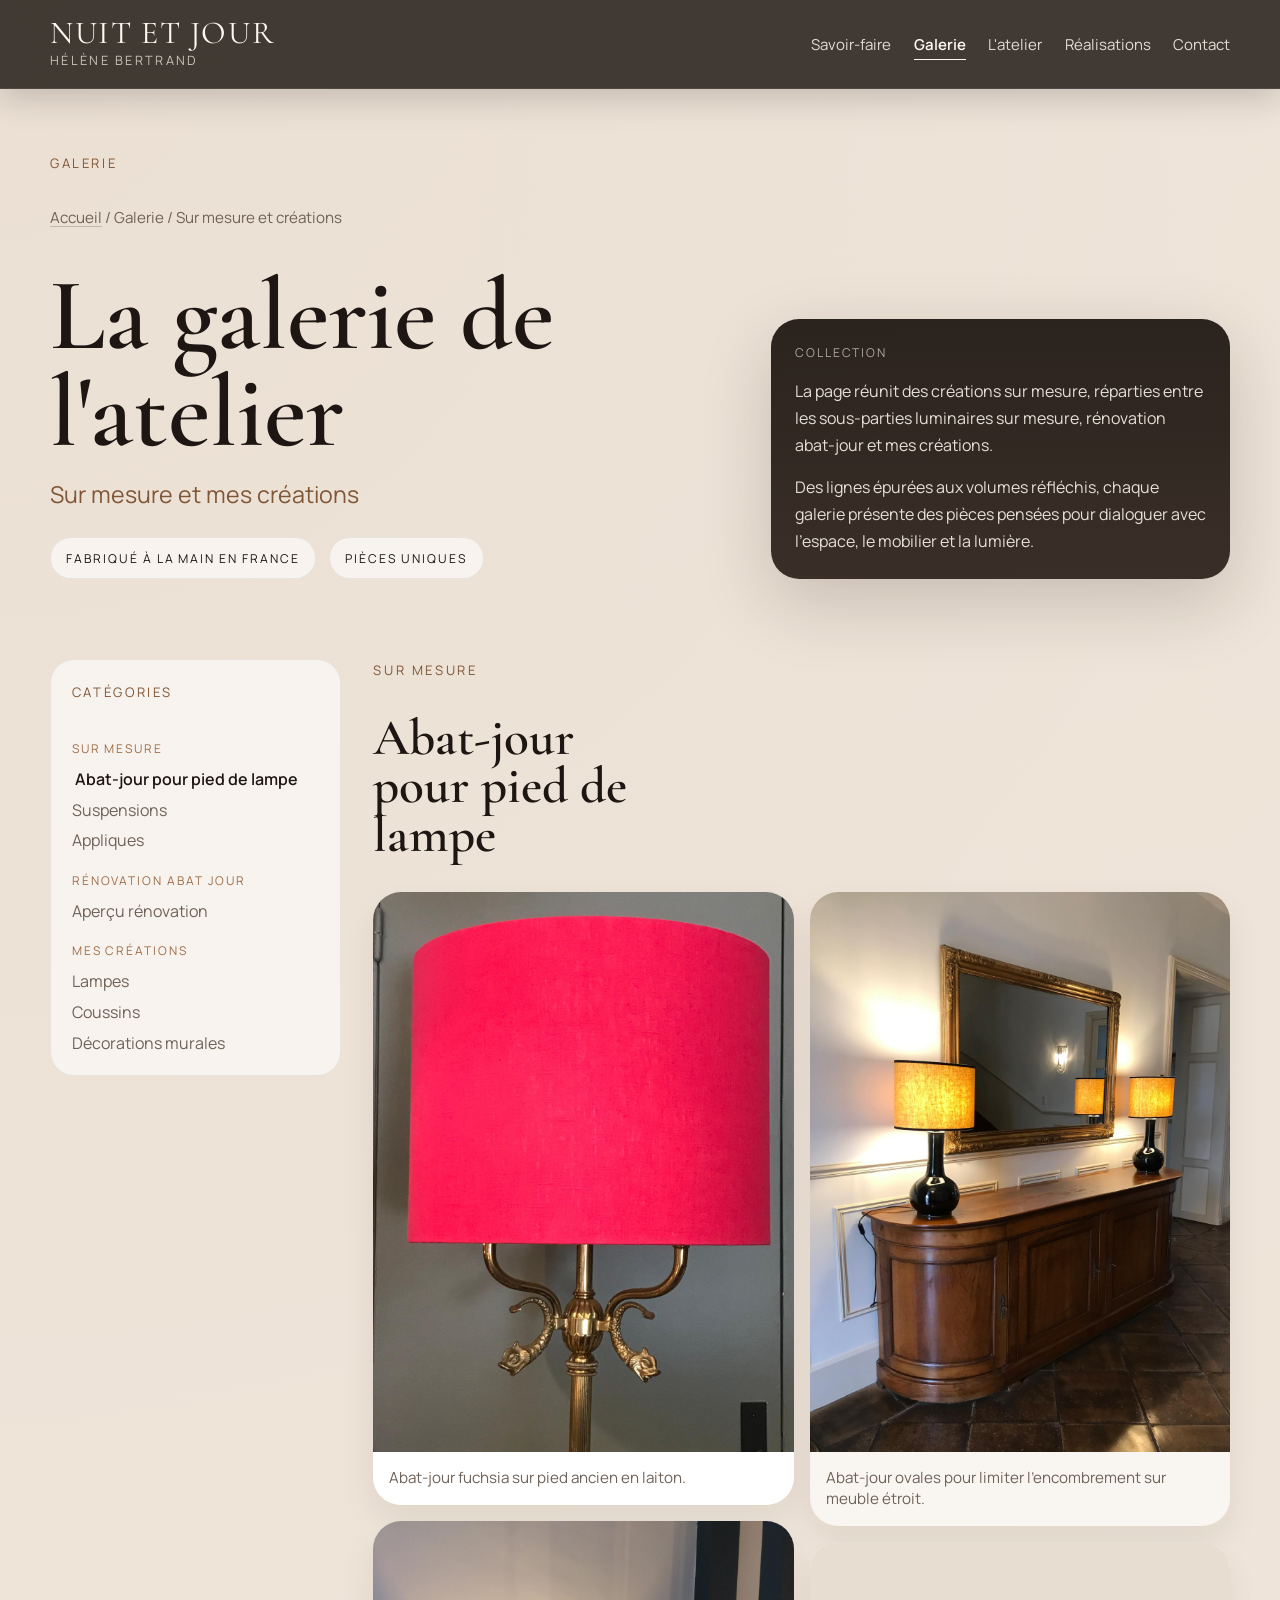
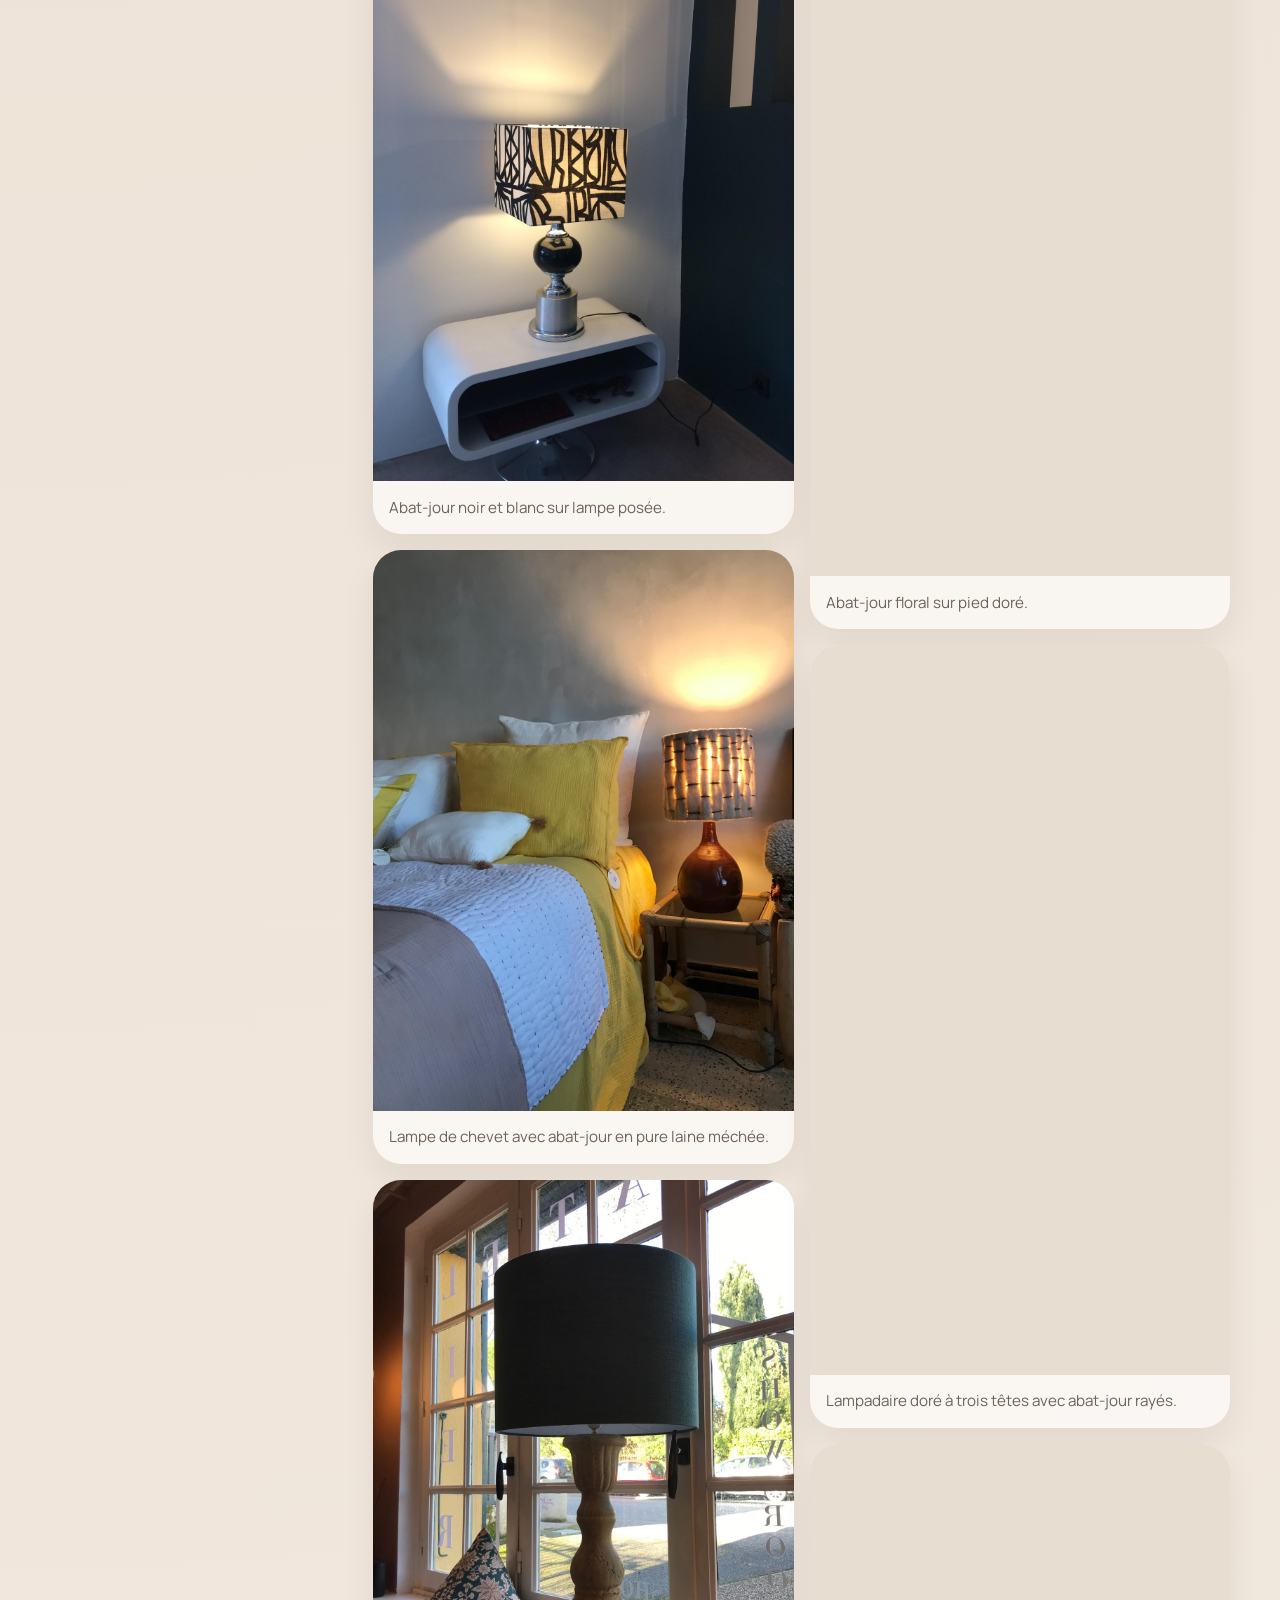
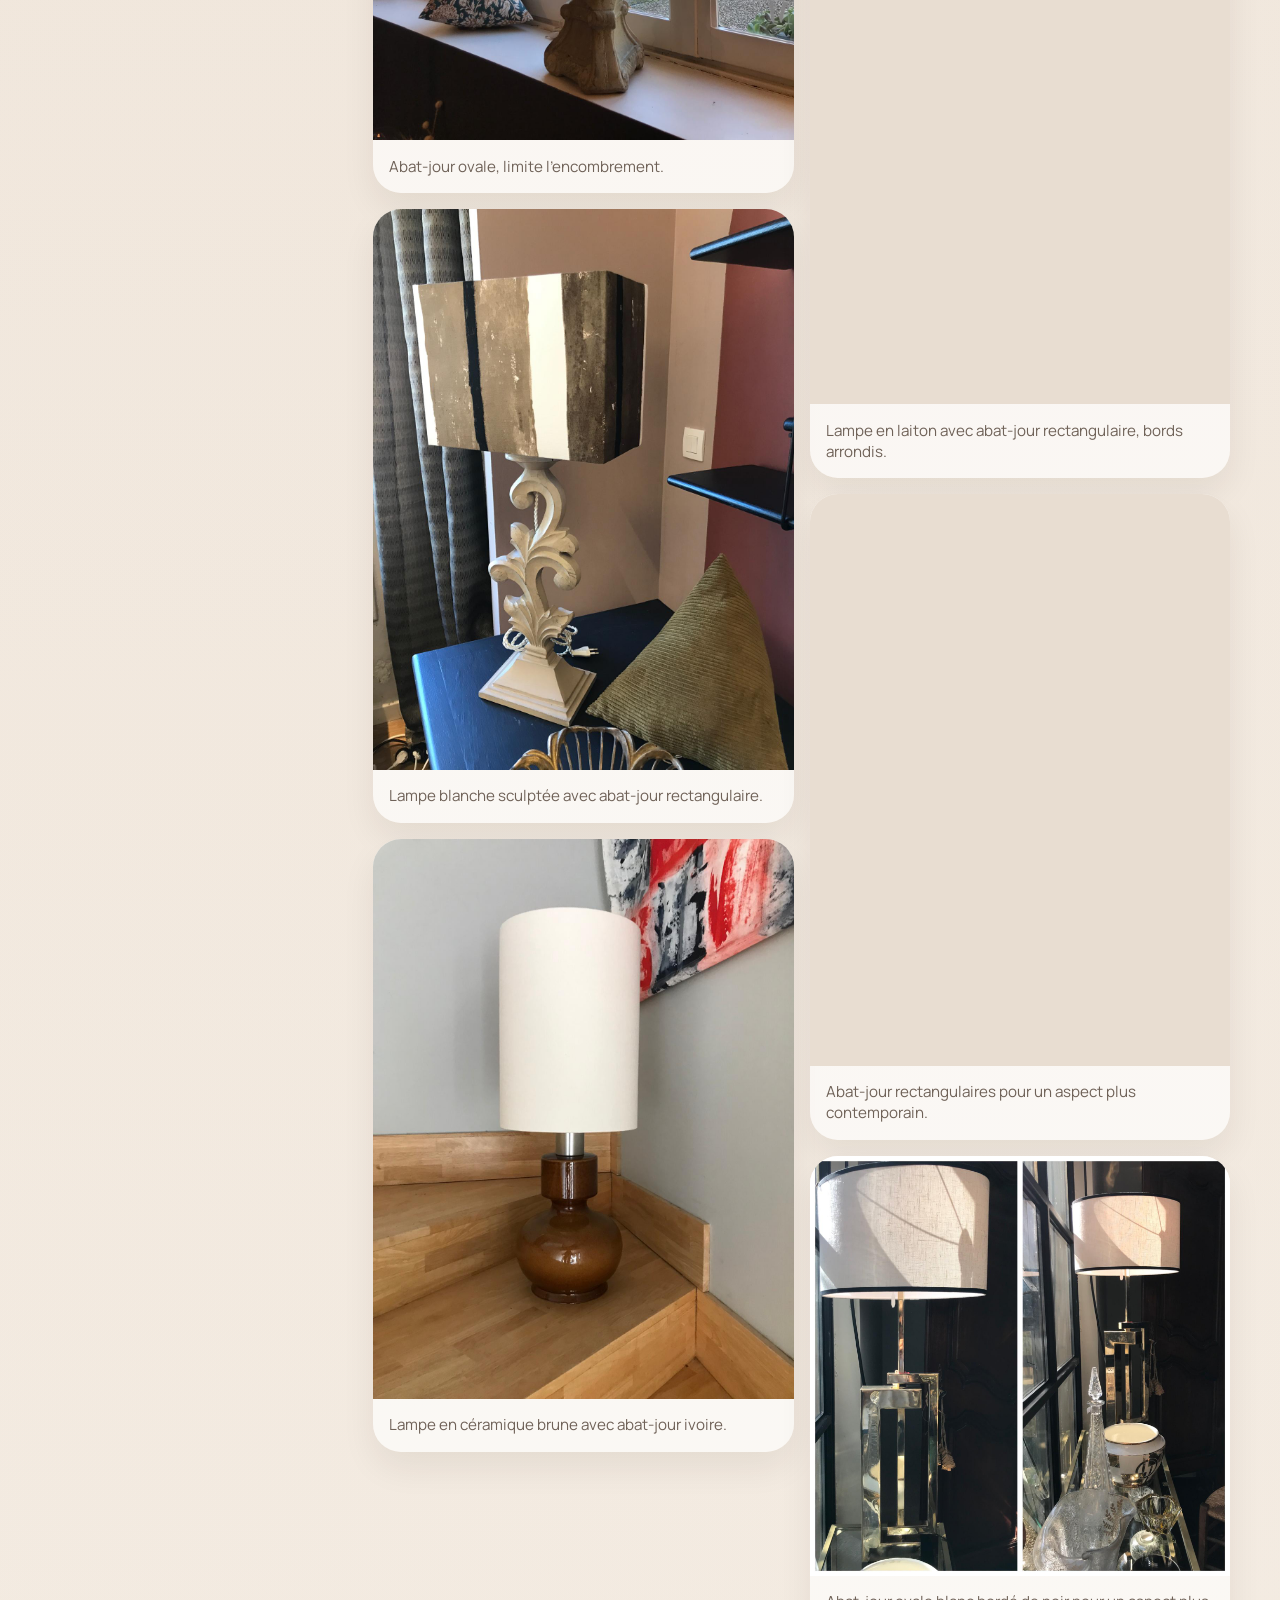
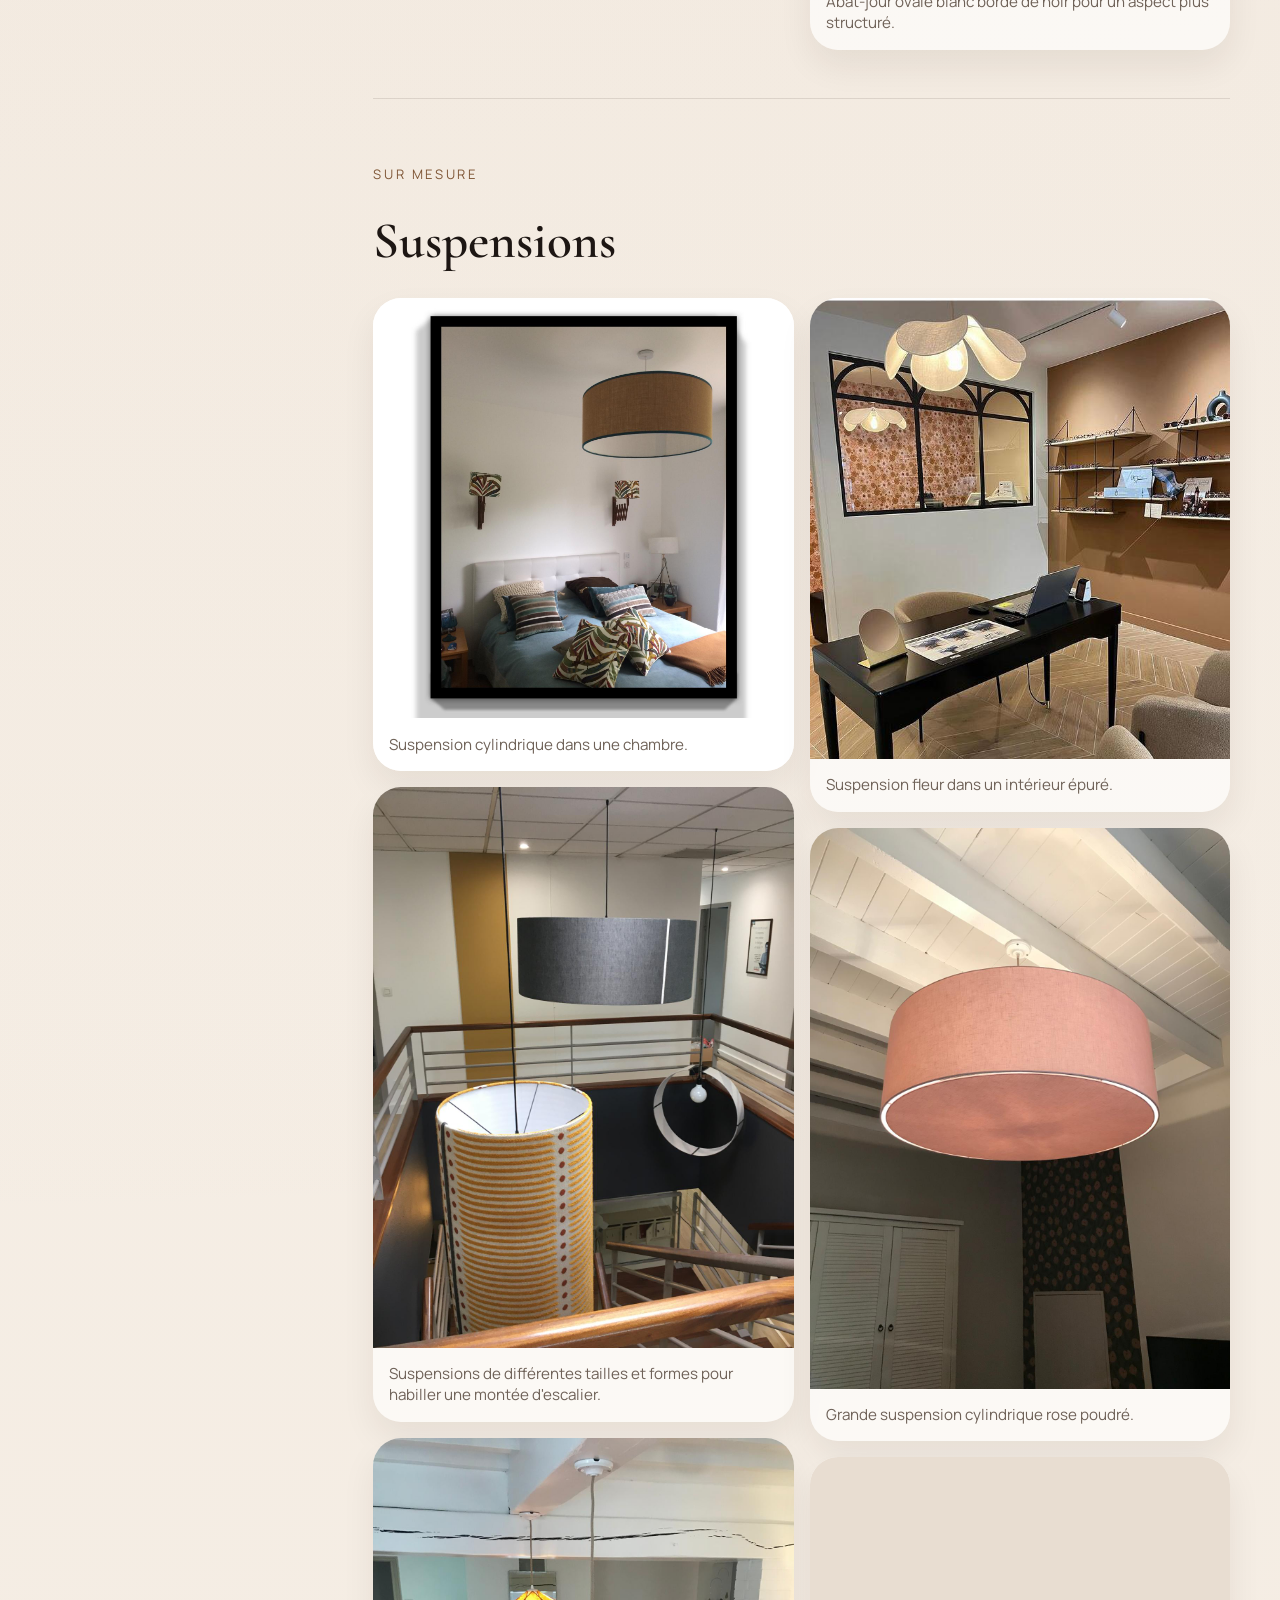
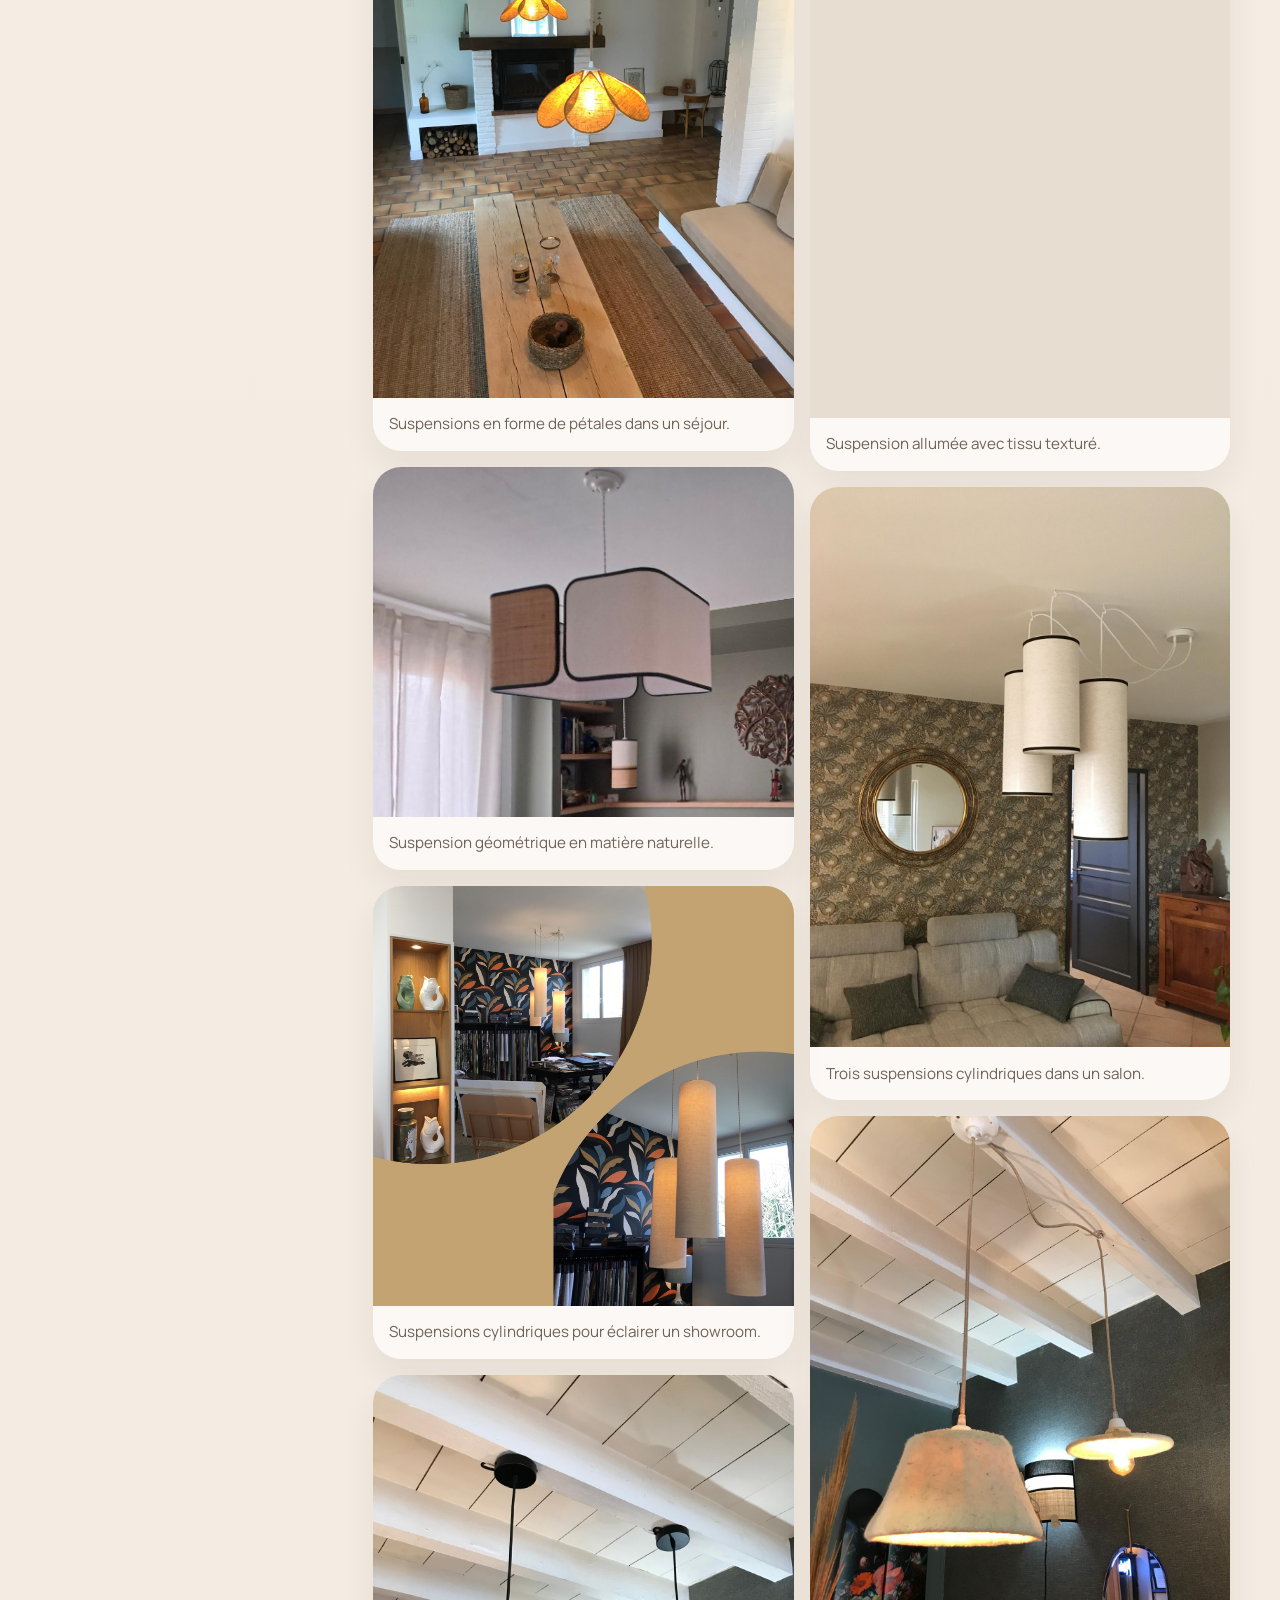
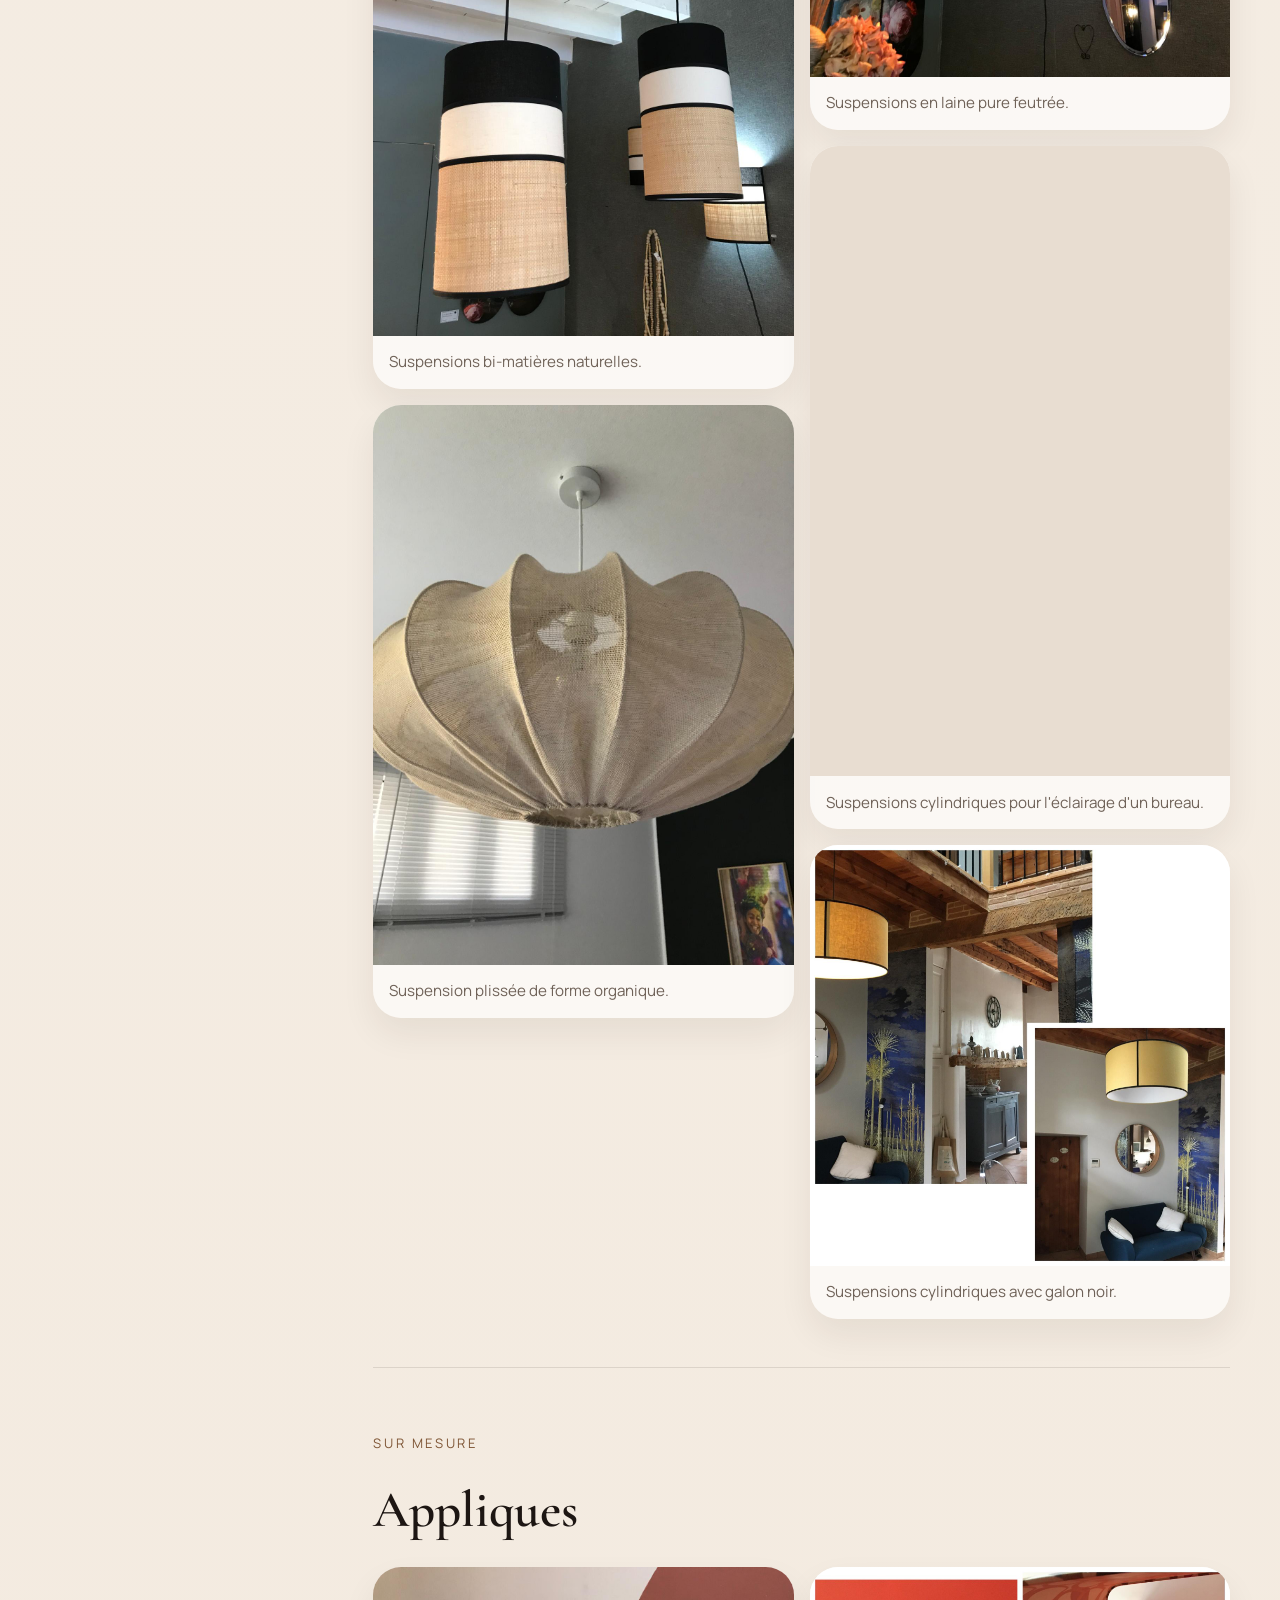
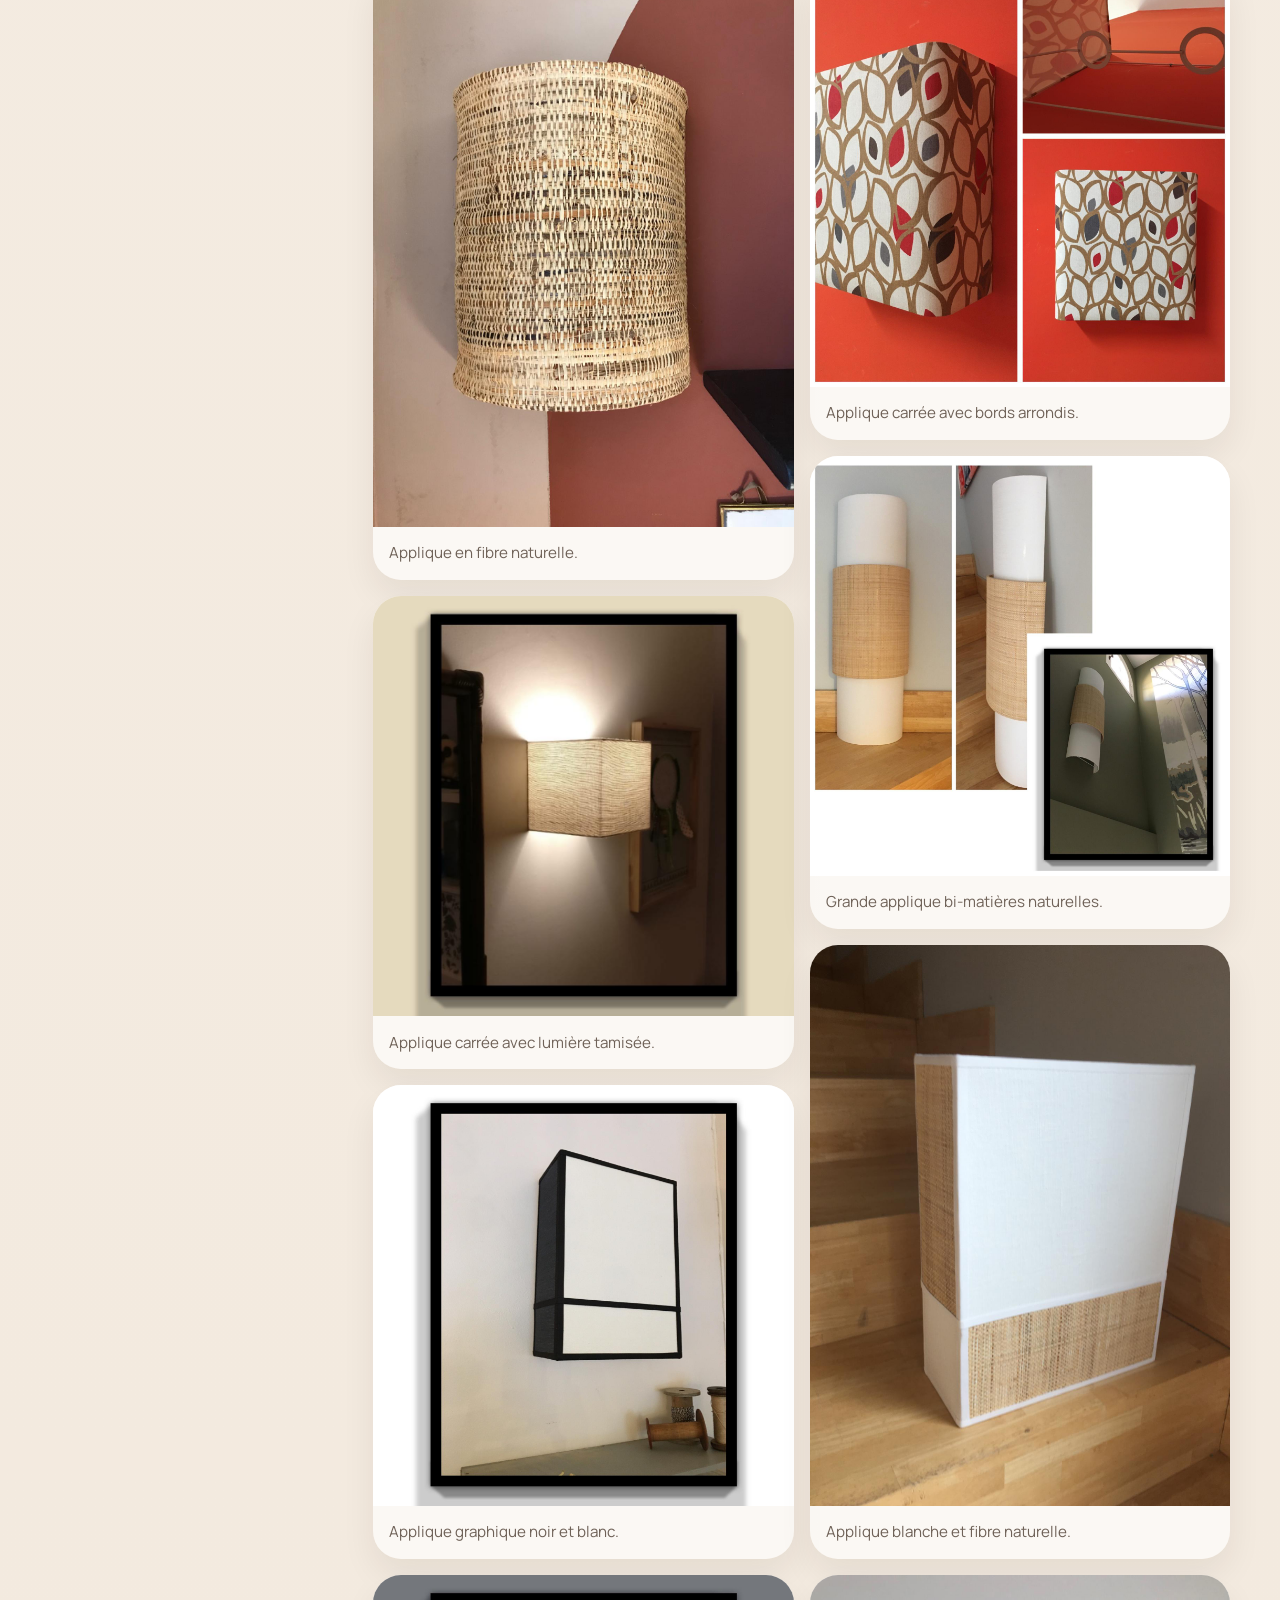
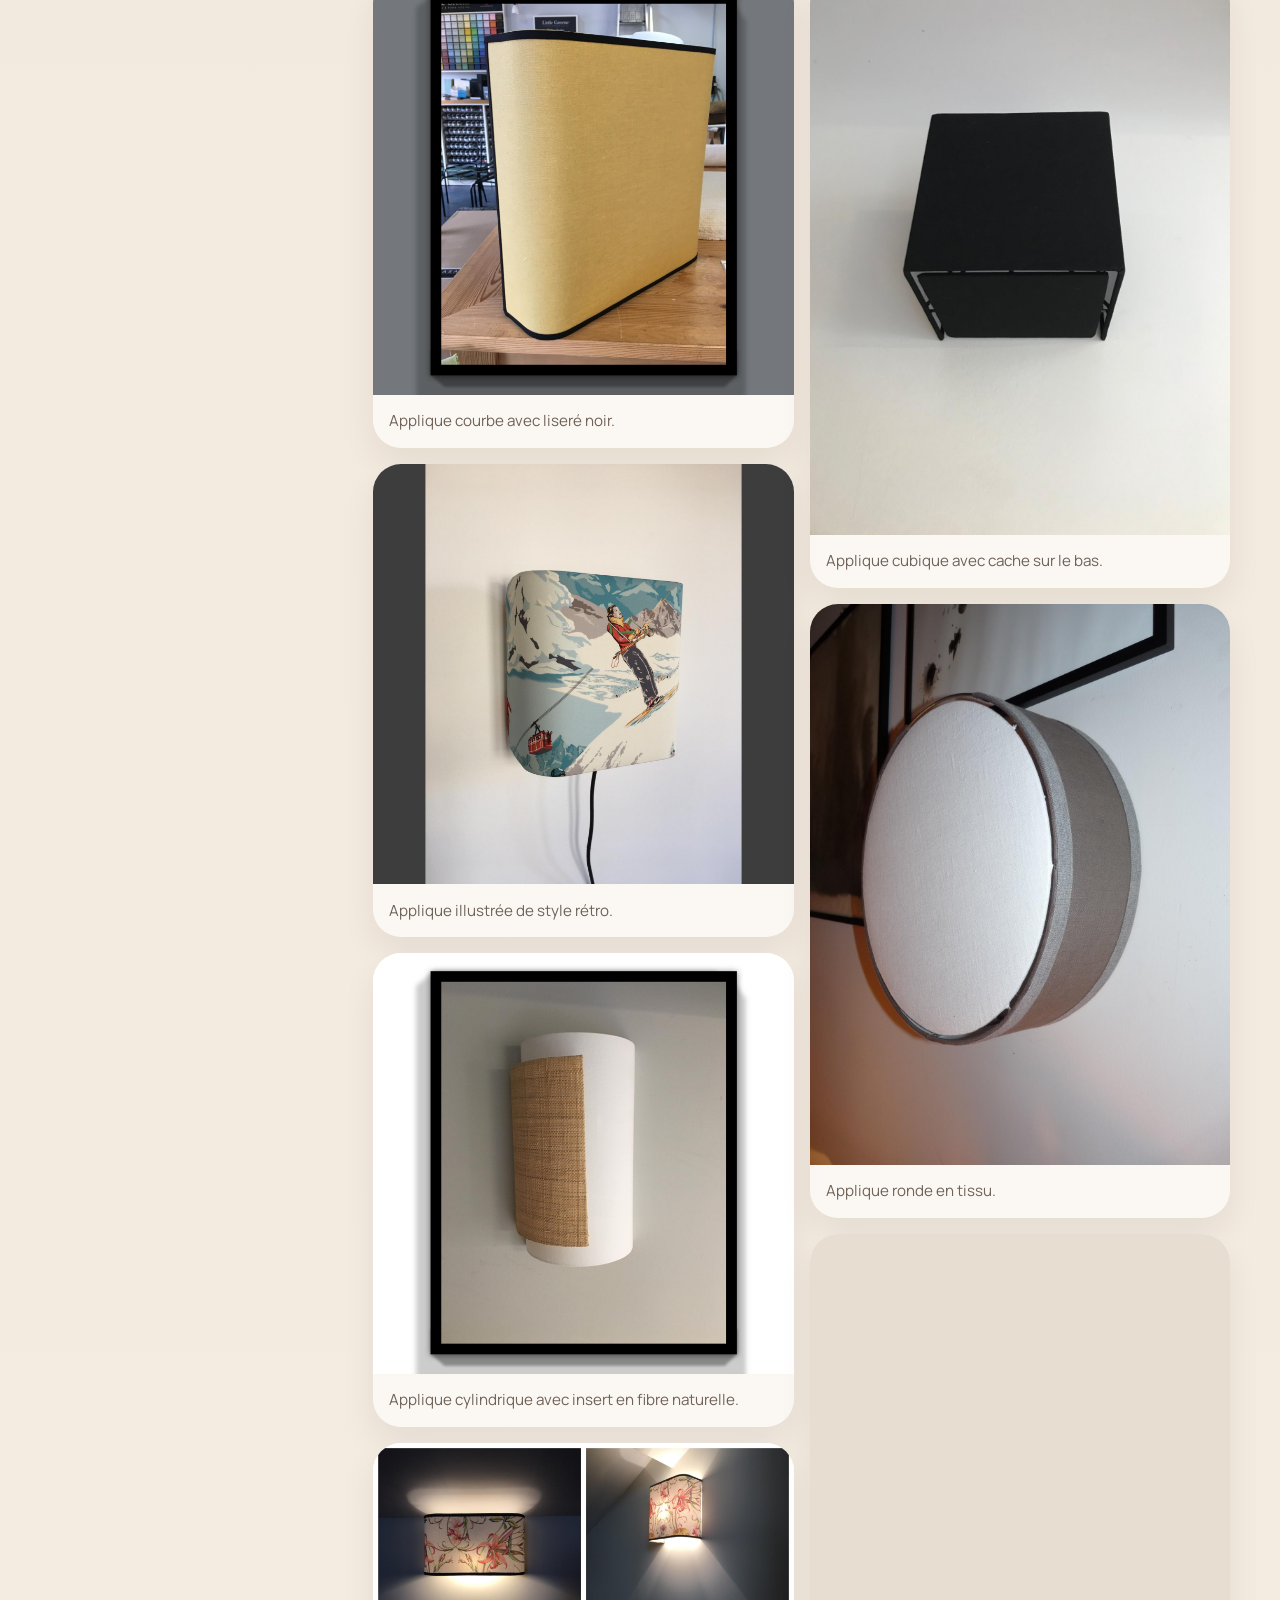
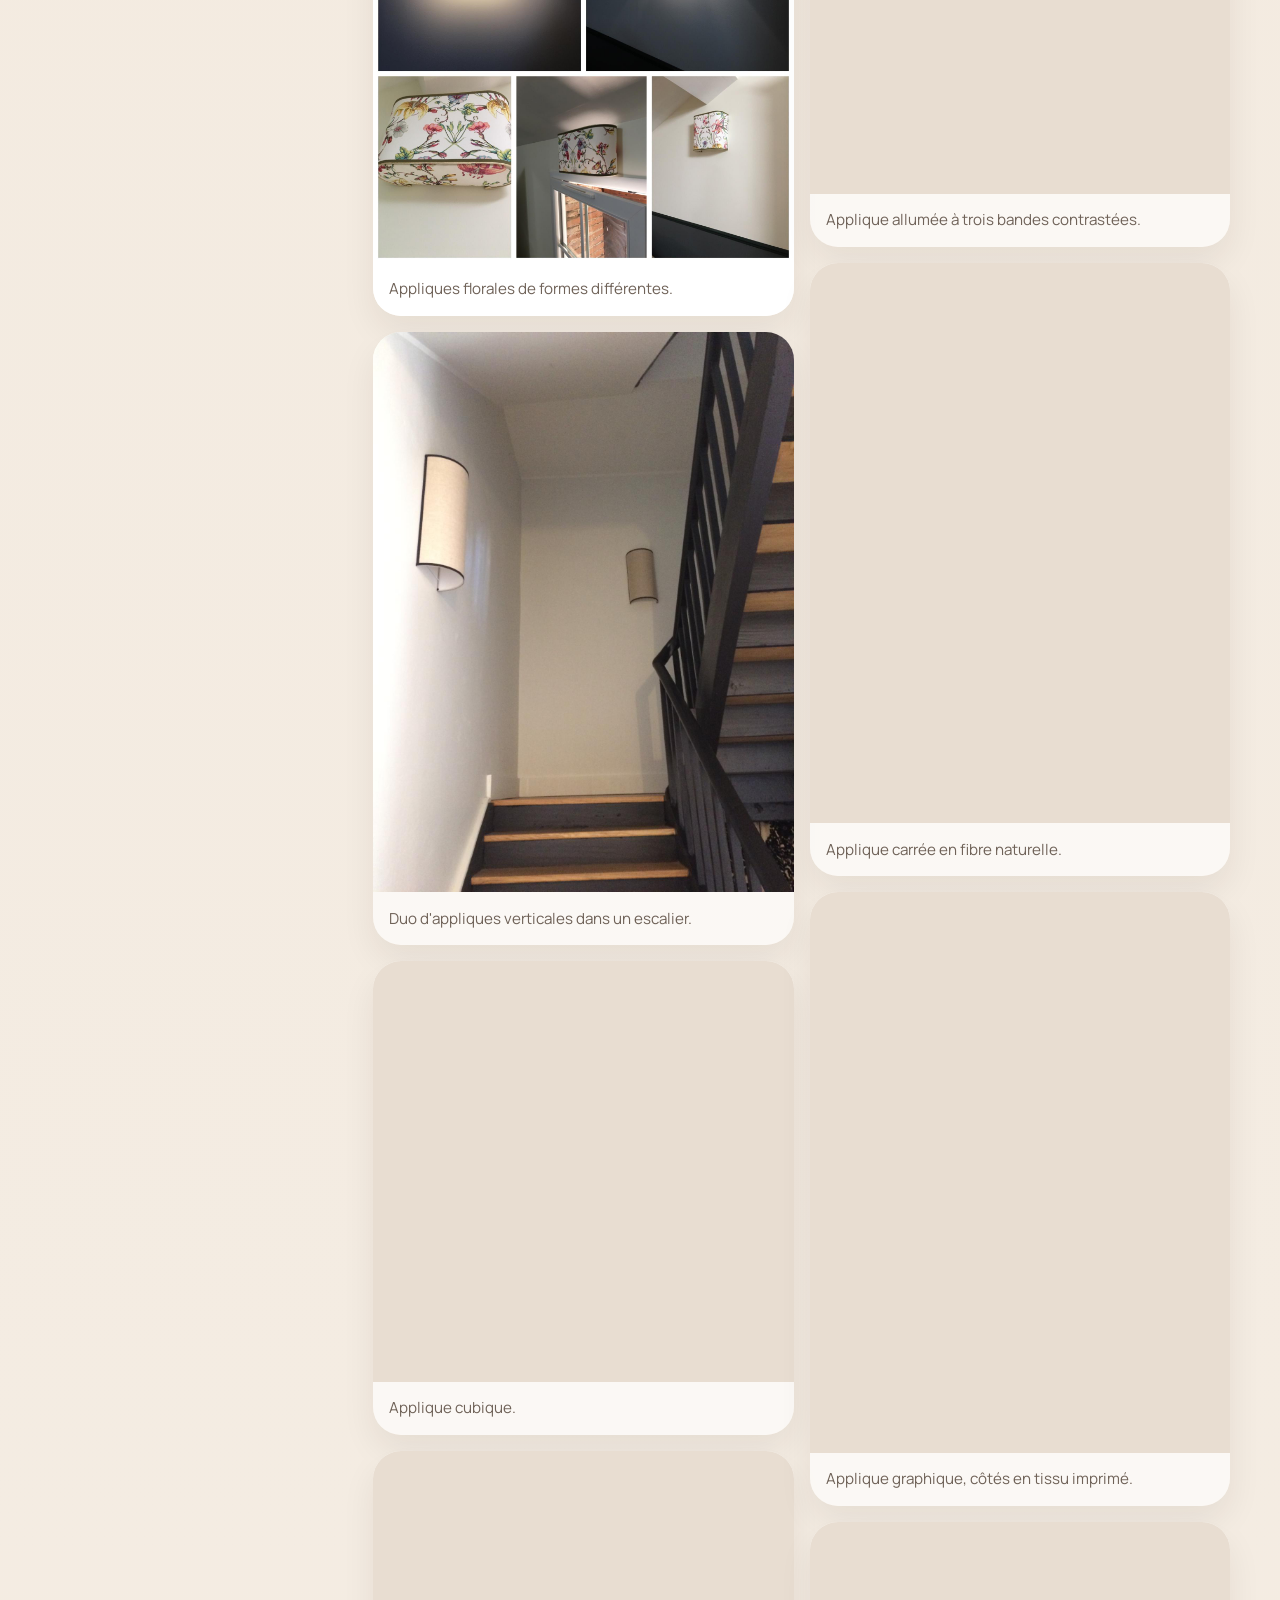
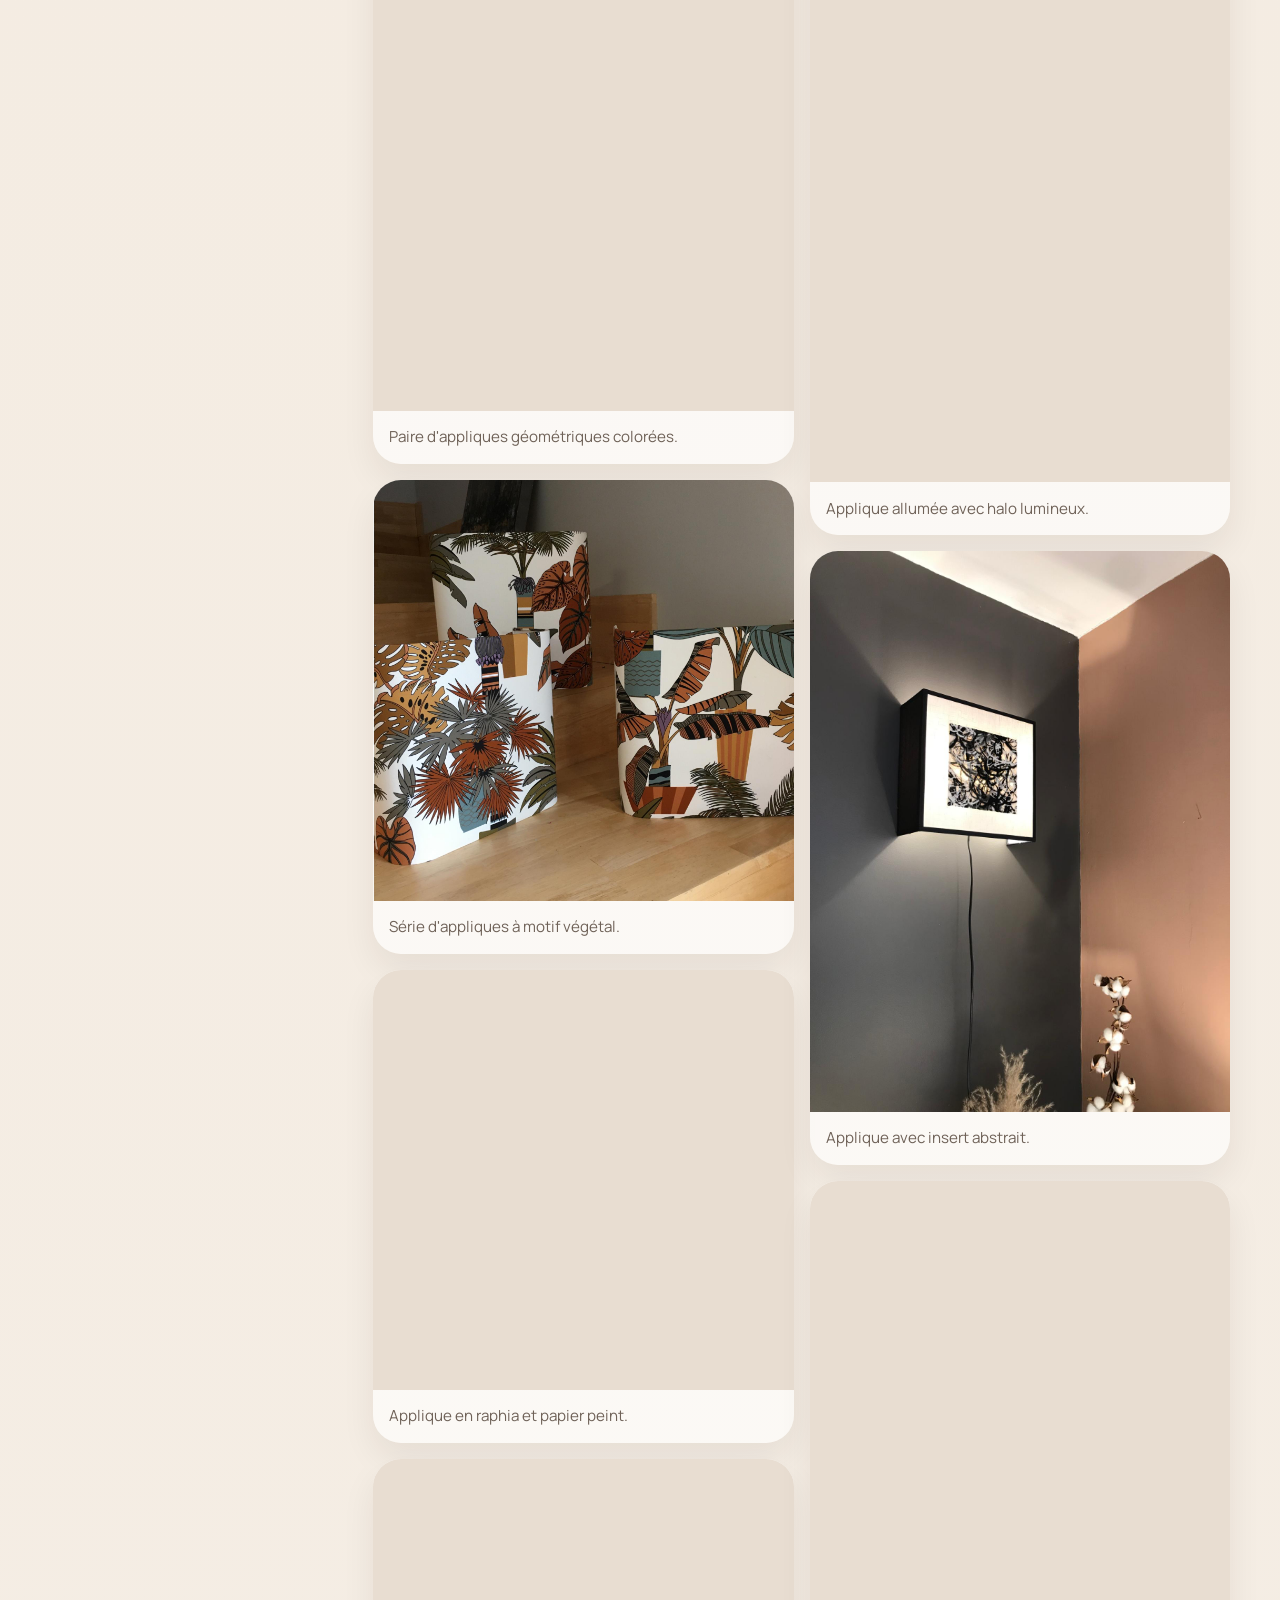
==== commit 5f4b6df5: "Ajout icone du site" ====
--- a/rubriques.html
+++ b/rubriques.html
@@ -26,6 +26,9 @@
     content="Une page dédiée aux créations sur mesure et aux compositions textiles de l'atelier Nuit et Jour."
   >
   <meta property="og:url" content="https://nuitetjourhelenebertrand.fr/rubriques.html">
+  <link rel="icon" type="image/png" sizes="32x32" href="assets/images/favicon/abat-jour-32.png">
+  <link rel="icon" type="image/png" sizes="192x192" href="assets/images/favicon/abat-jour-192.png">
+  <link rel="apple-touch-icon" sizes="180x180" href="assets/images/favicon/abat-jour-180.png">
   <link rel="stylesheet" href="styles.css?v=2">
 </head>
 <body class="rubriques-page">
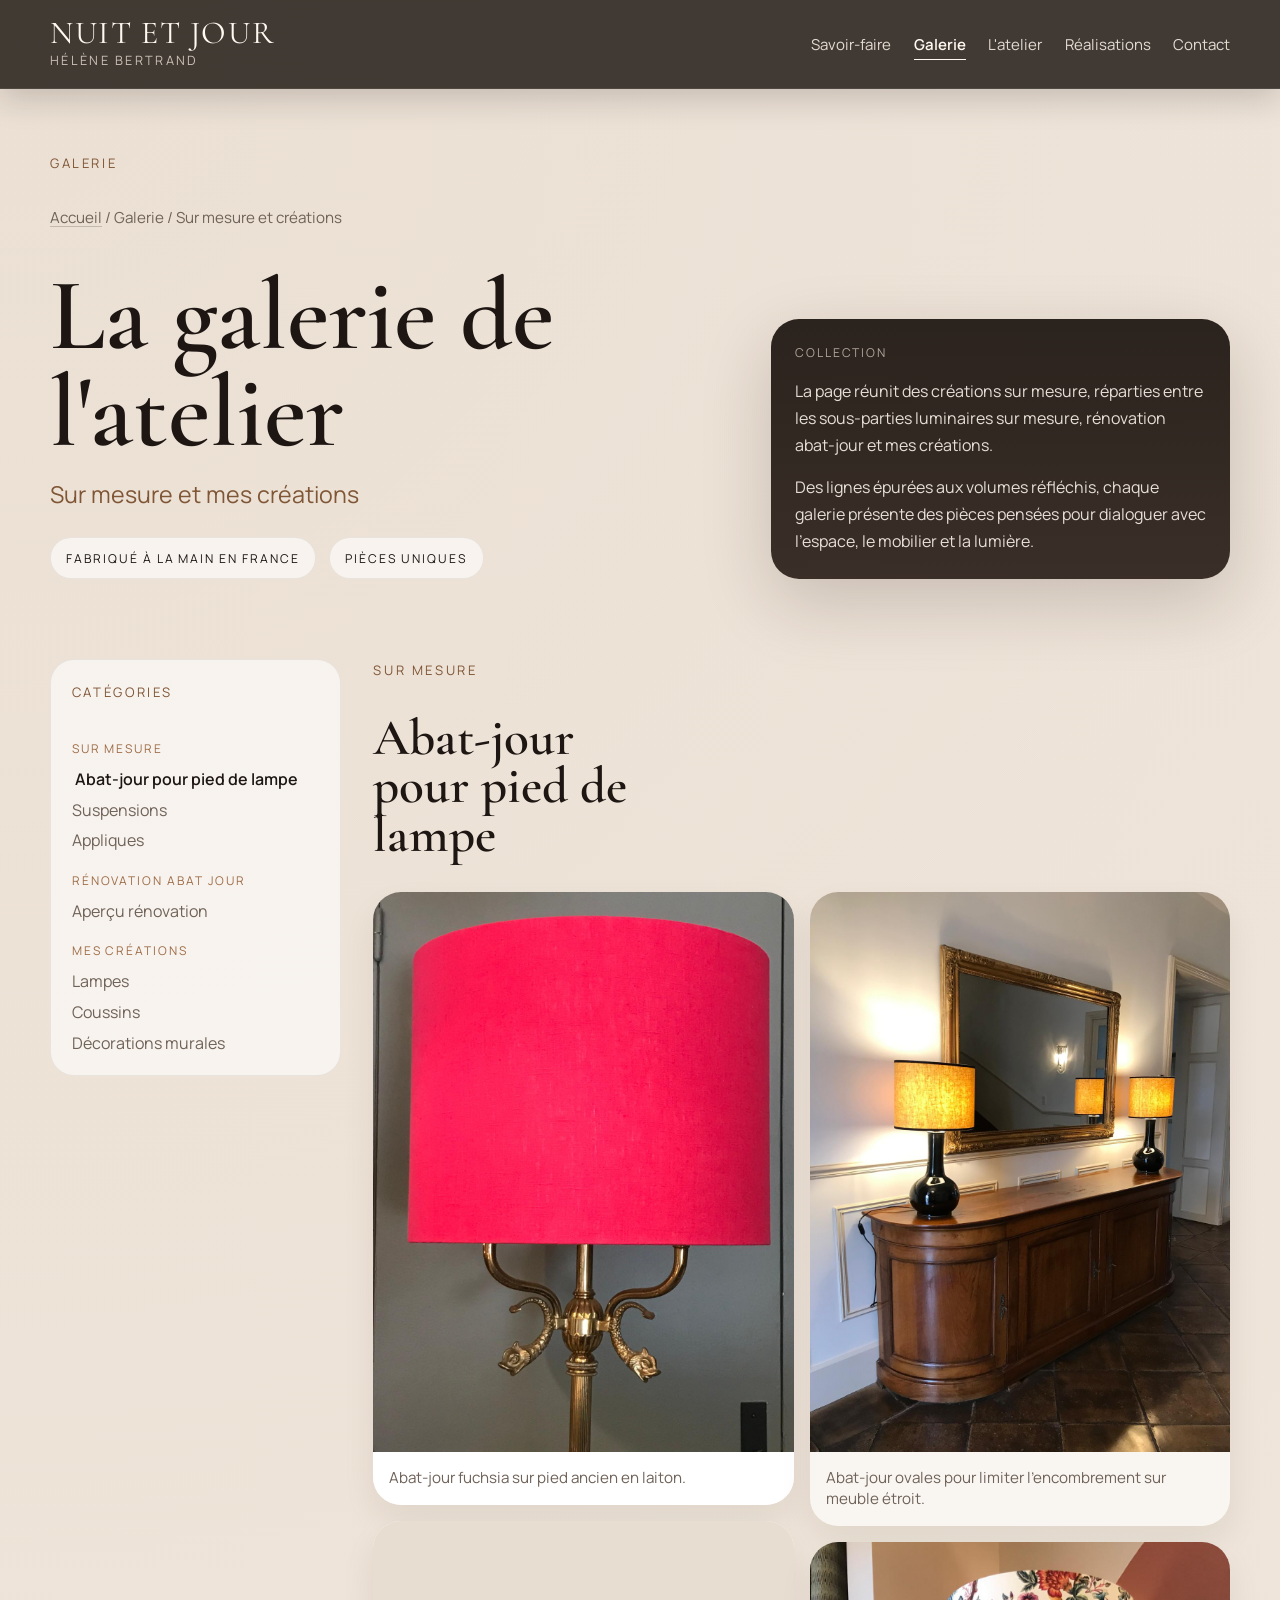
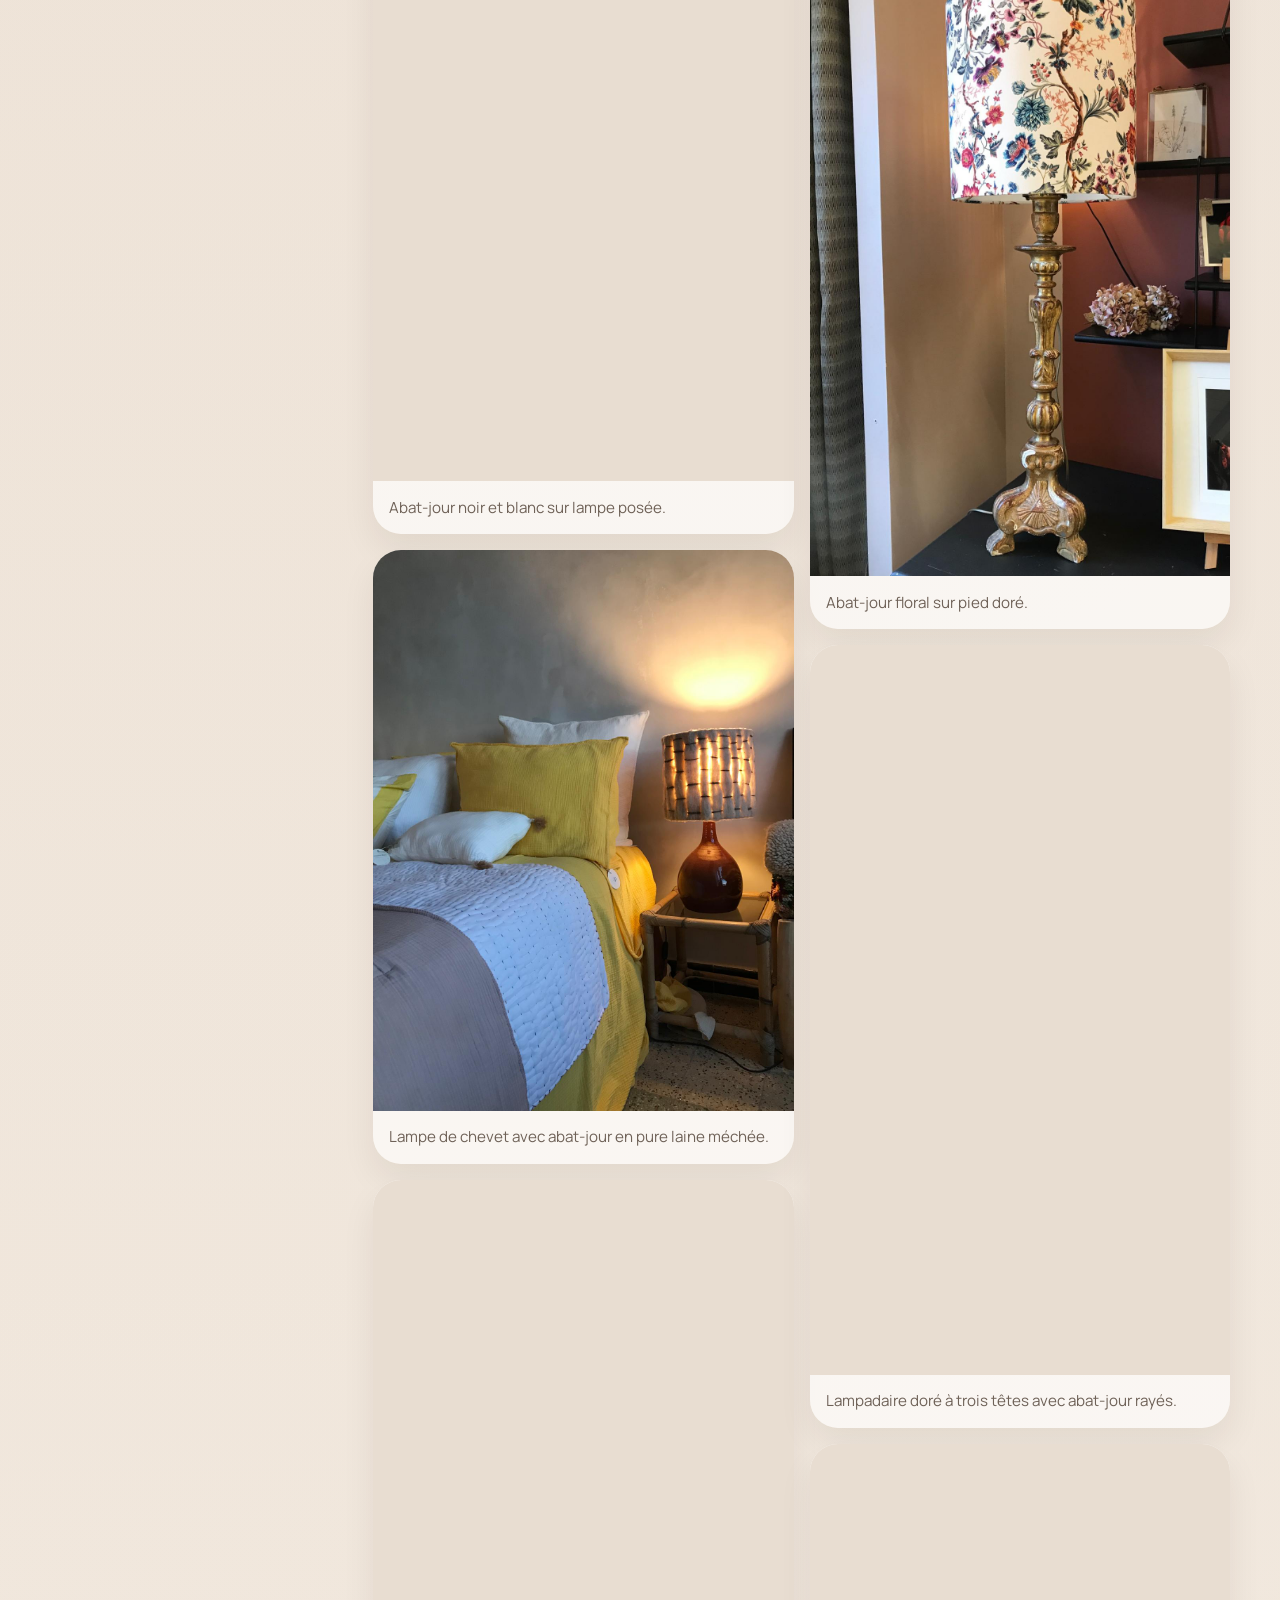
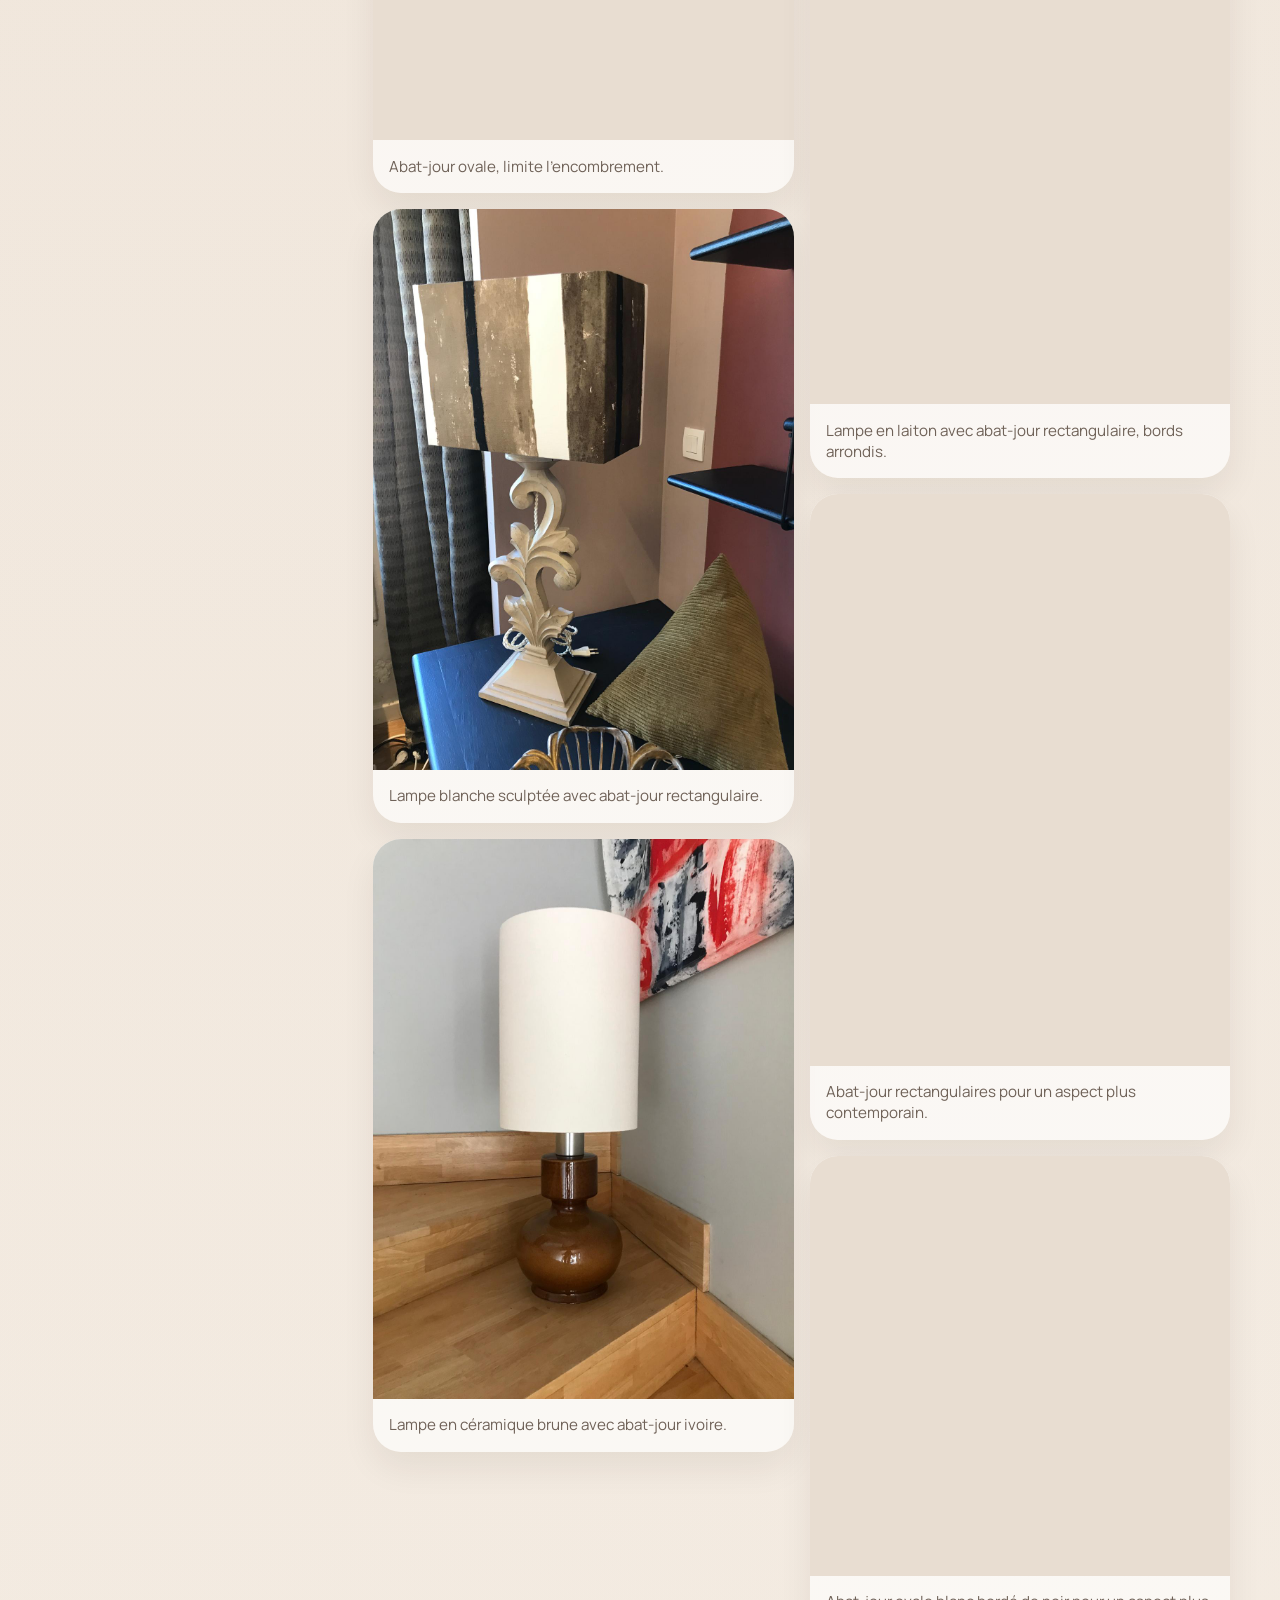
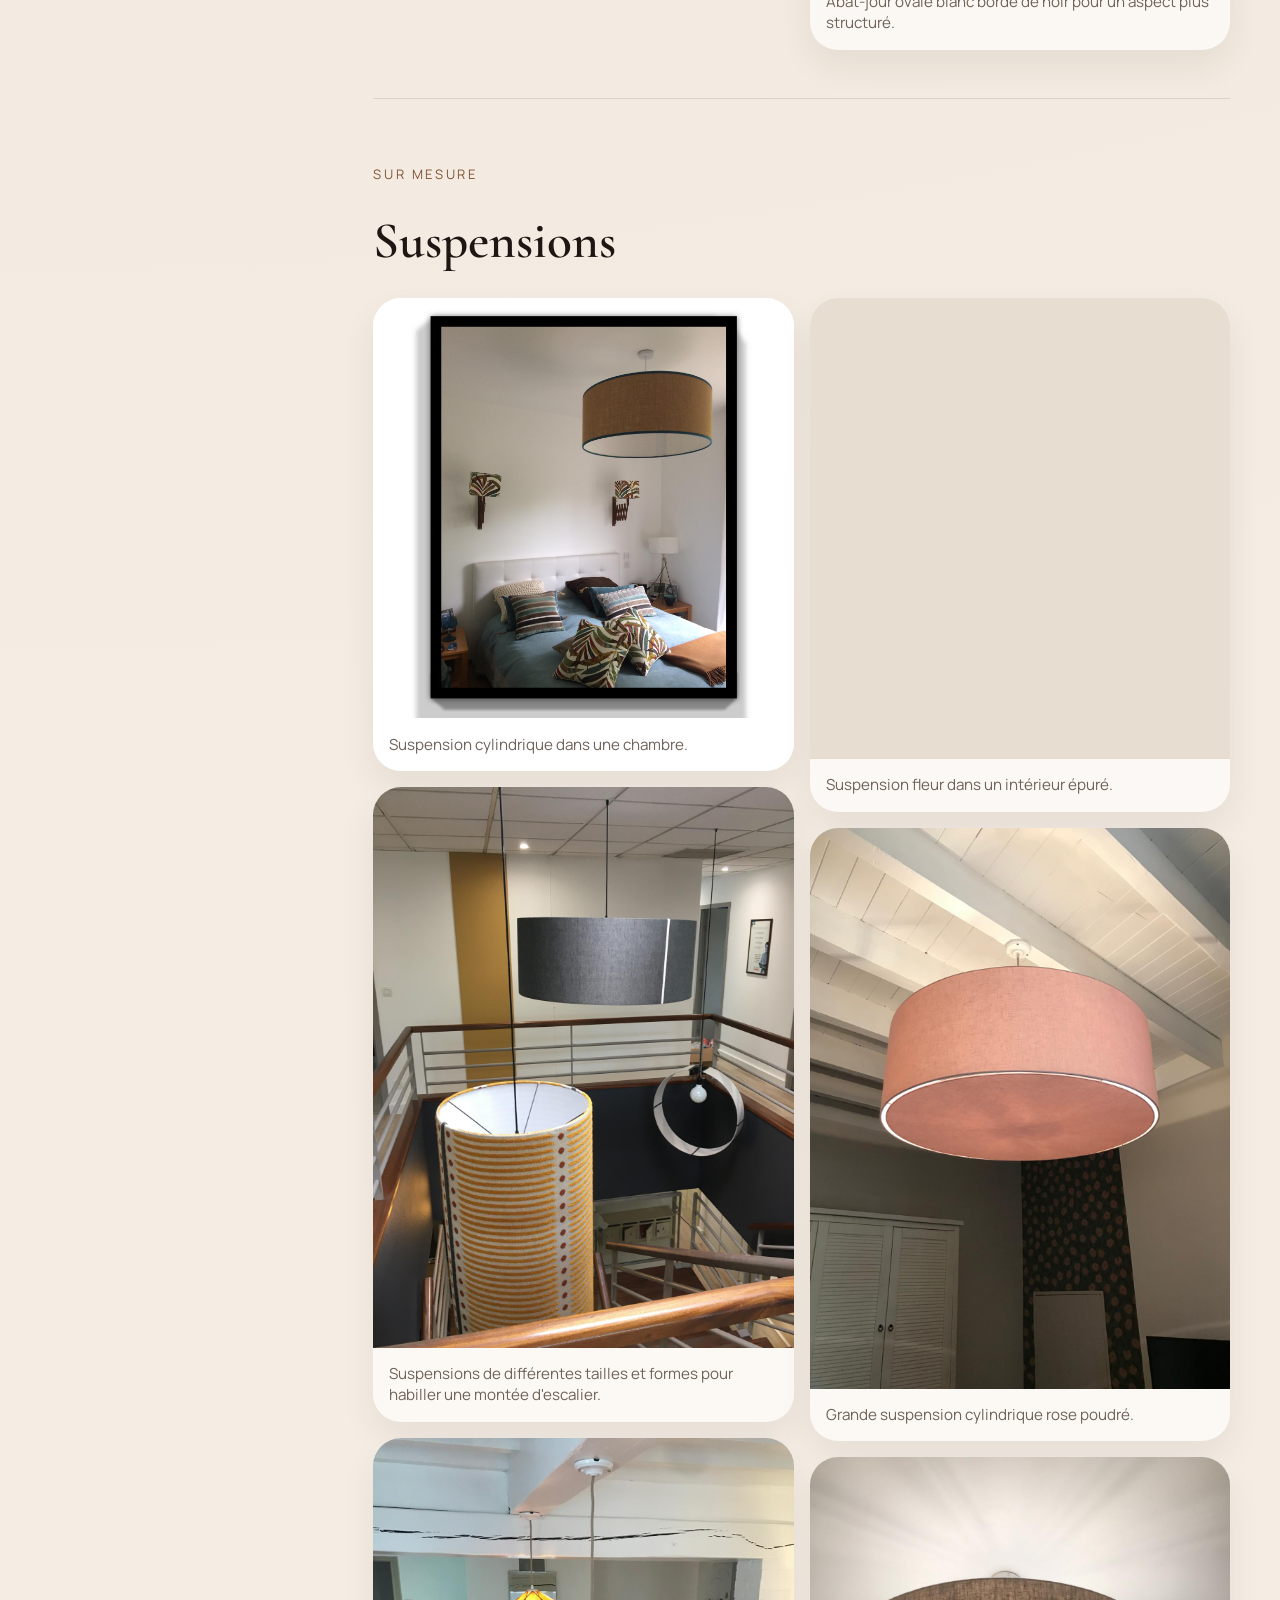
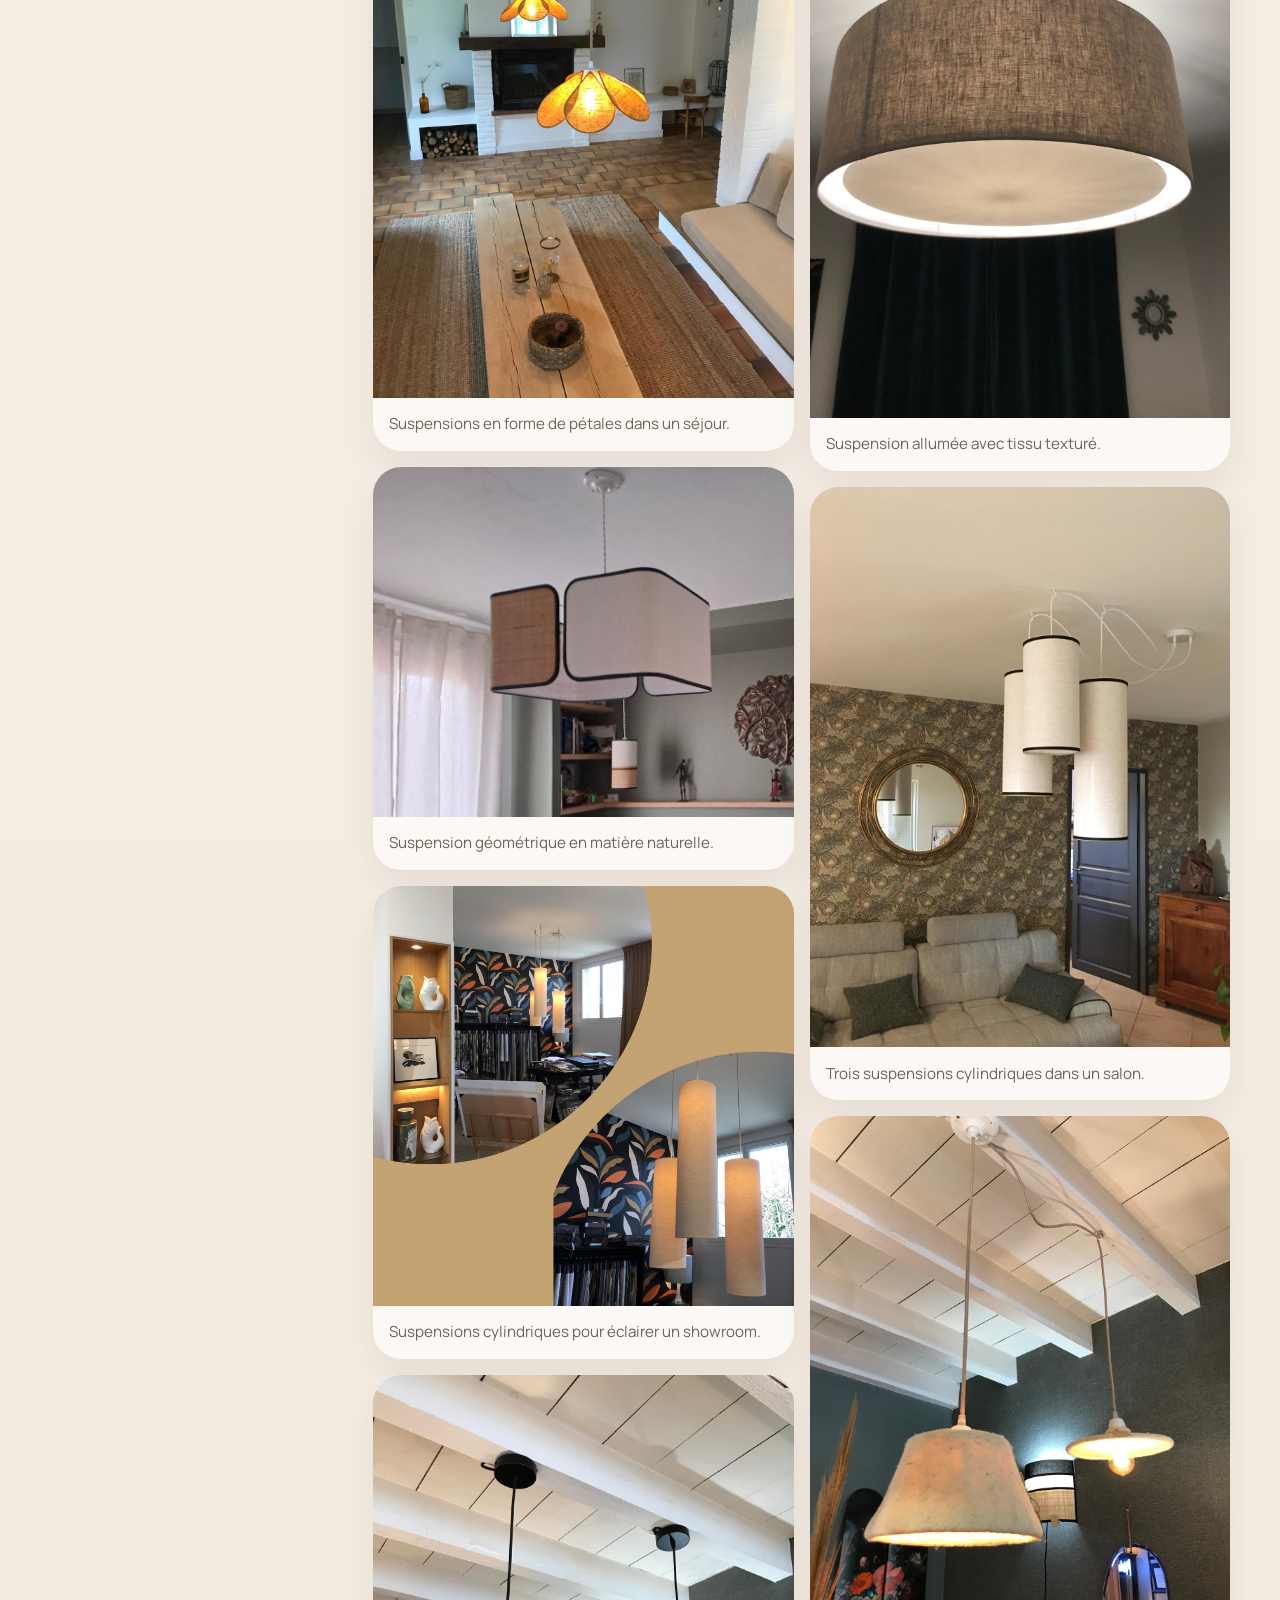
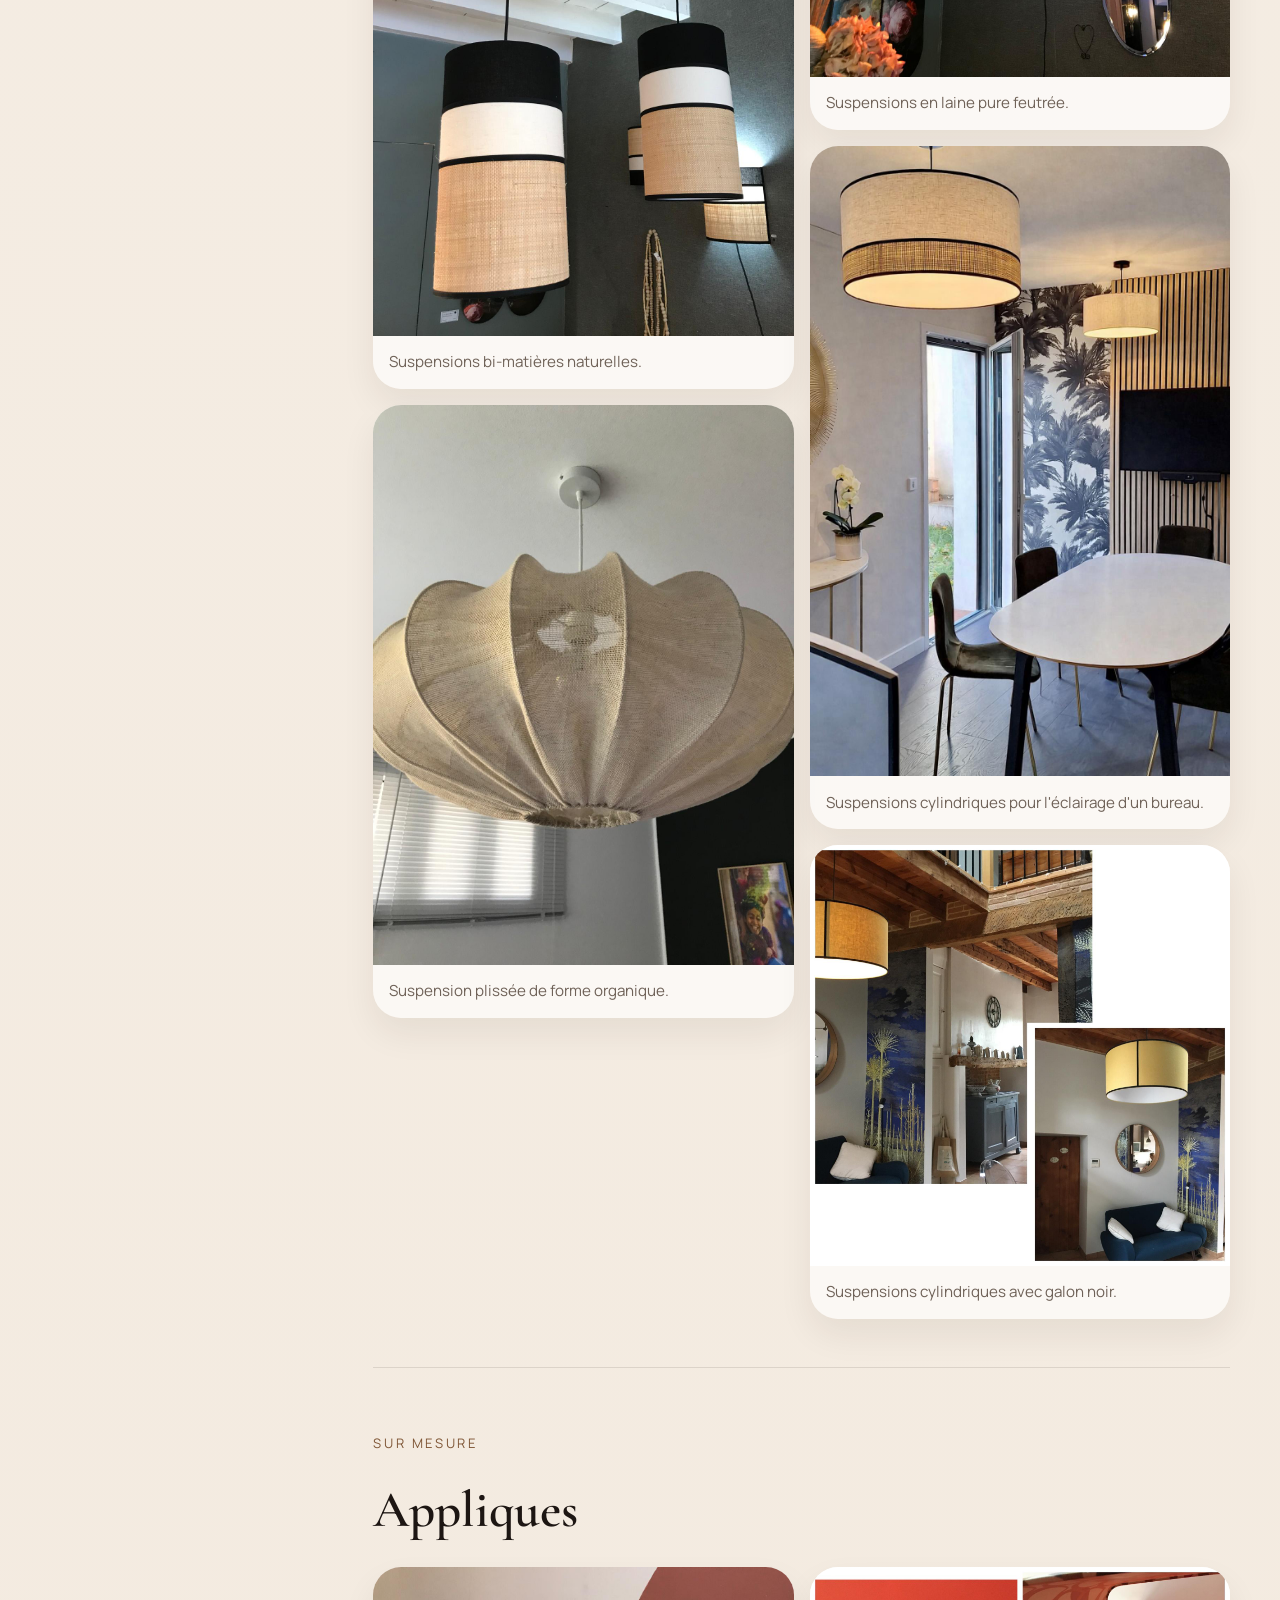
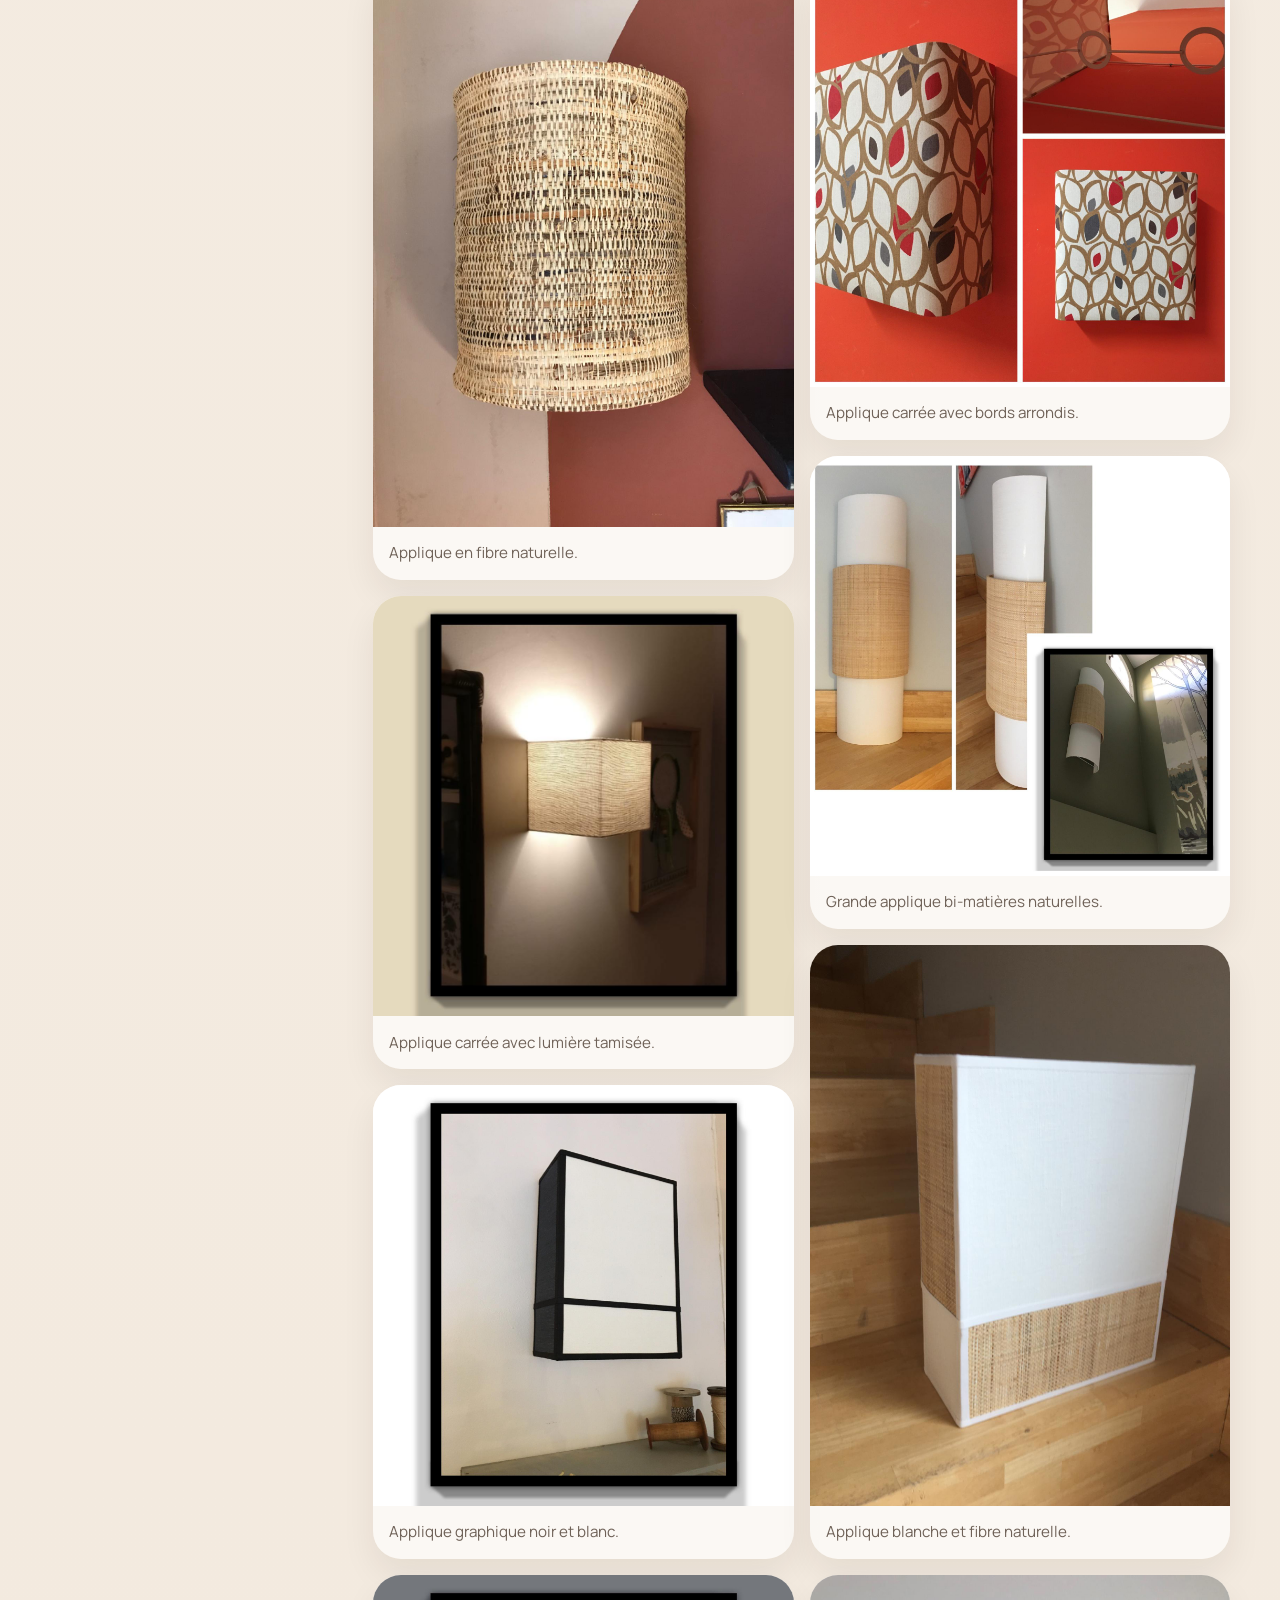
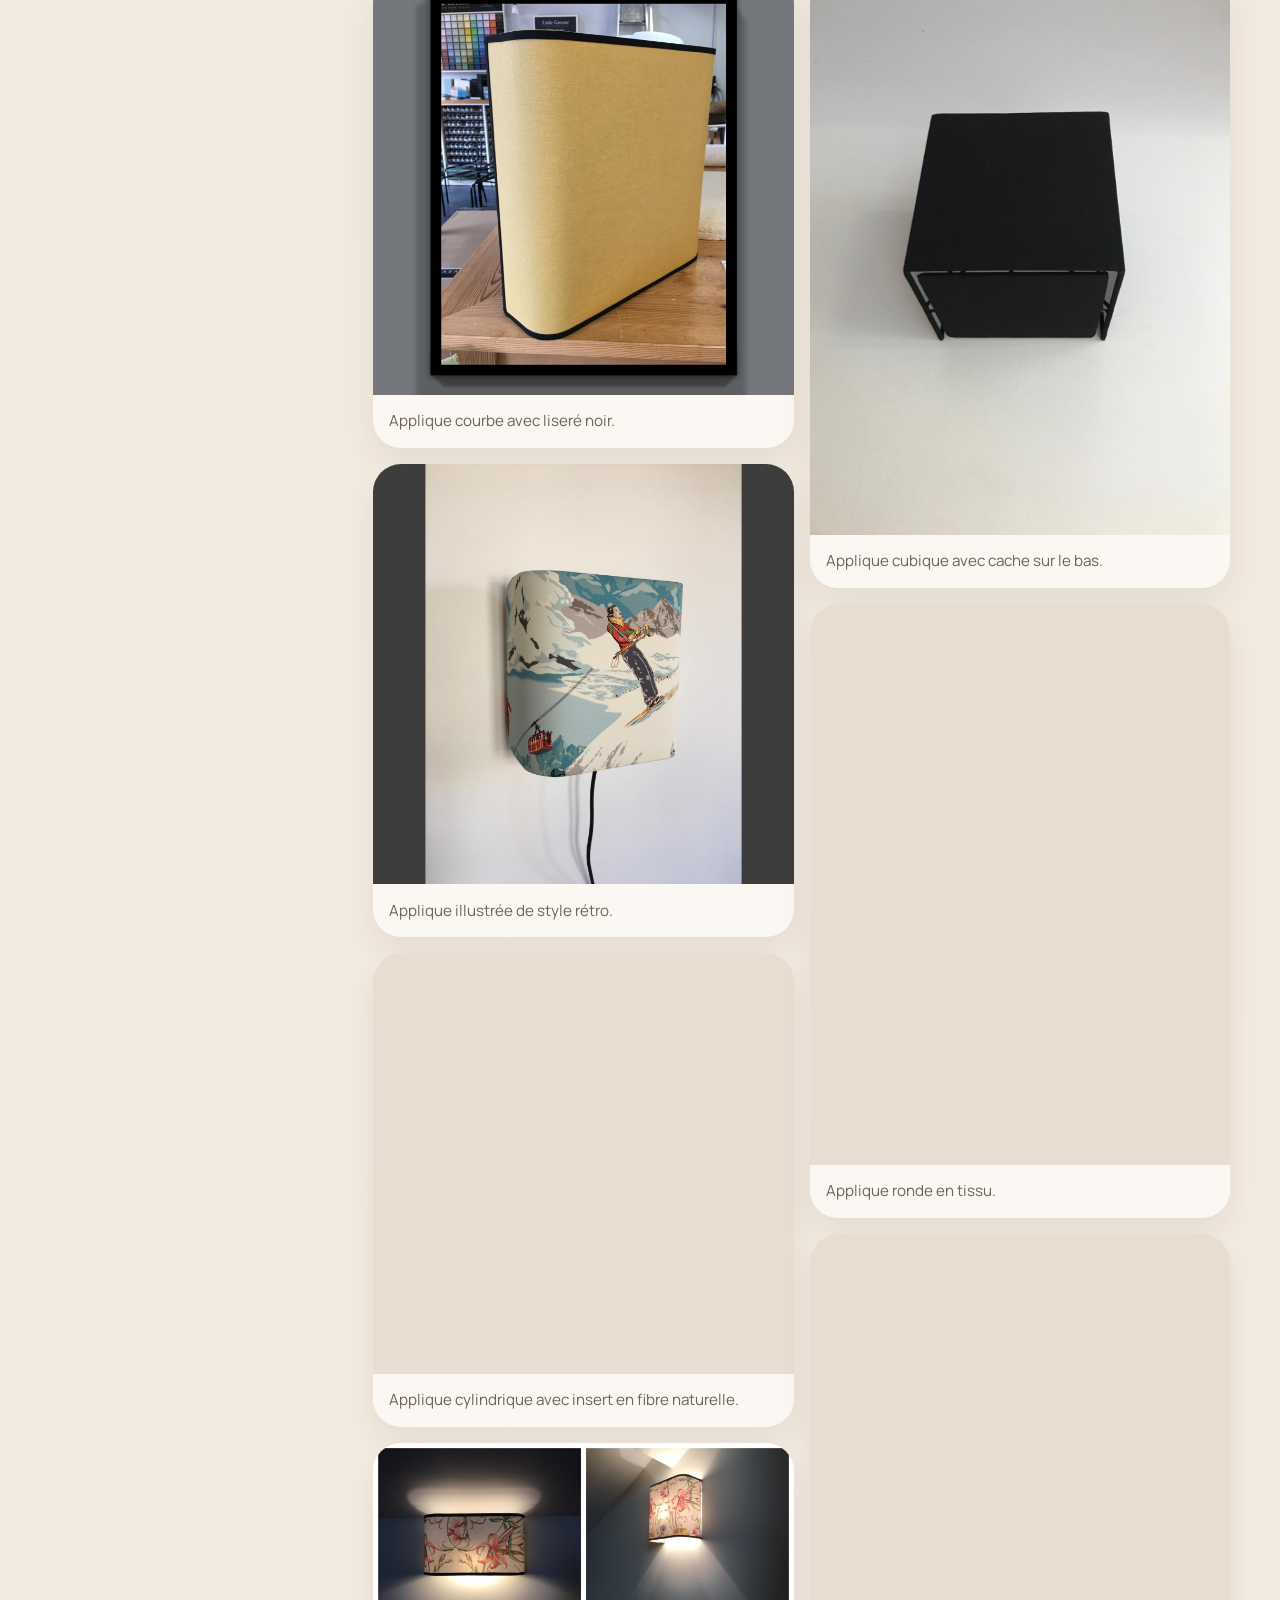
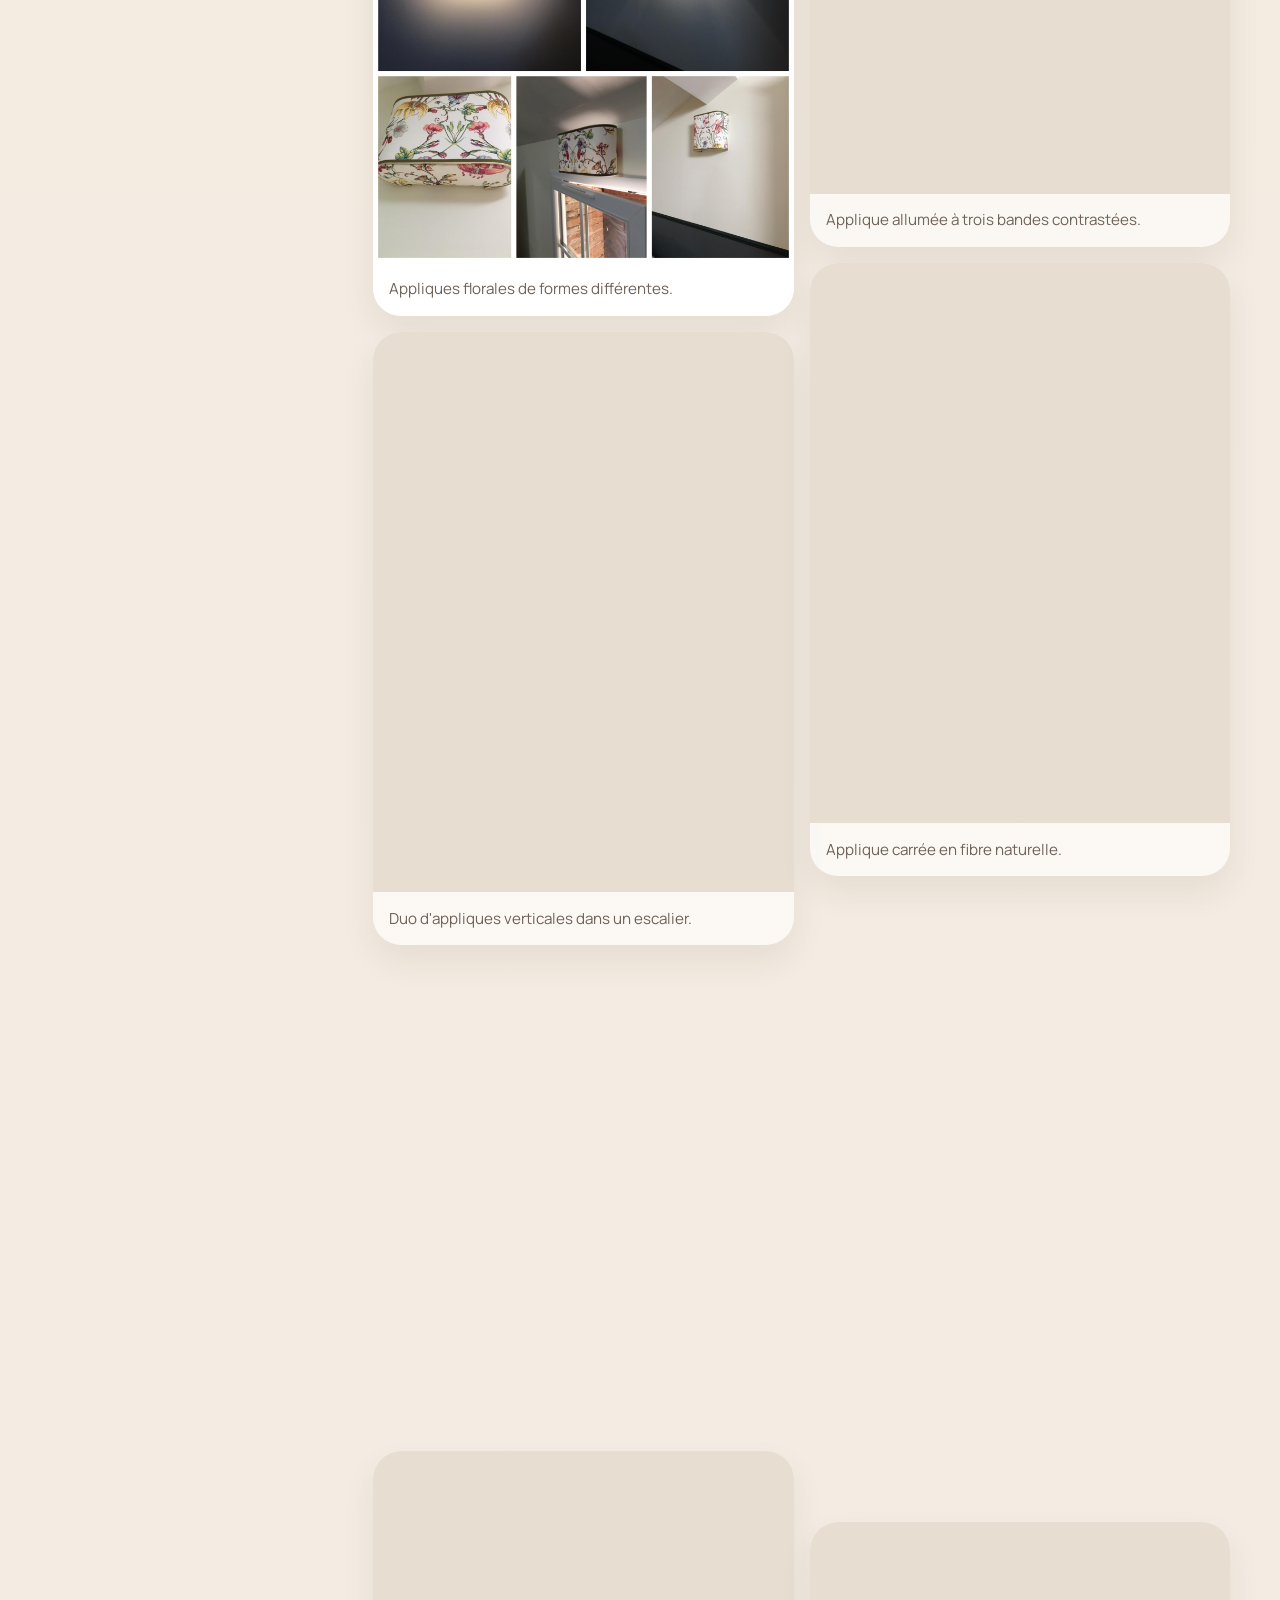
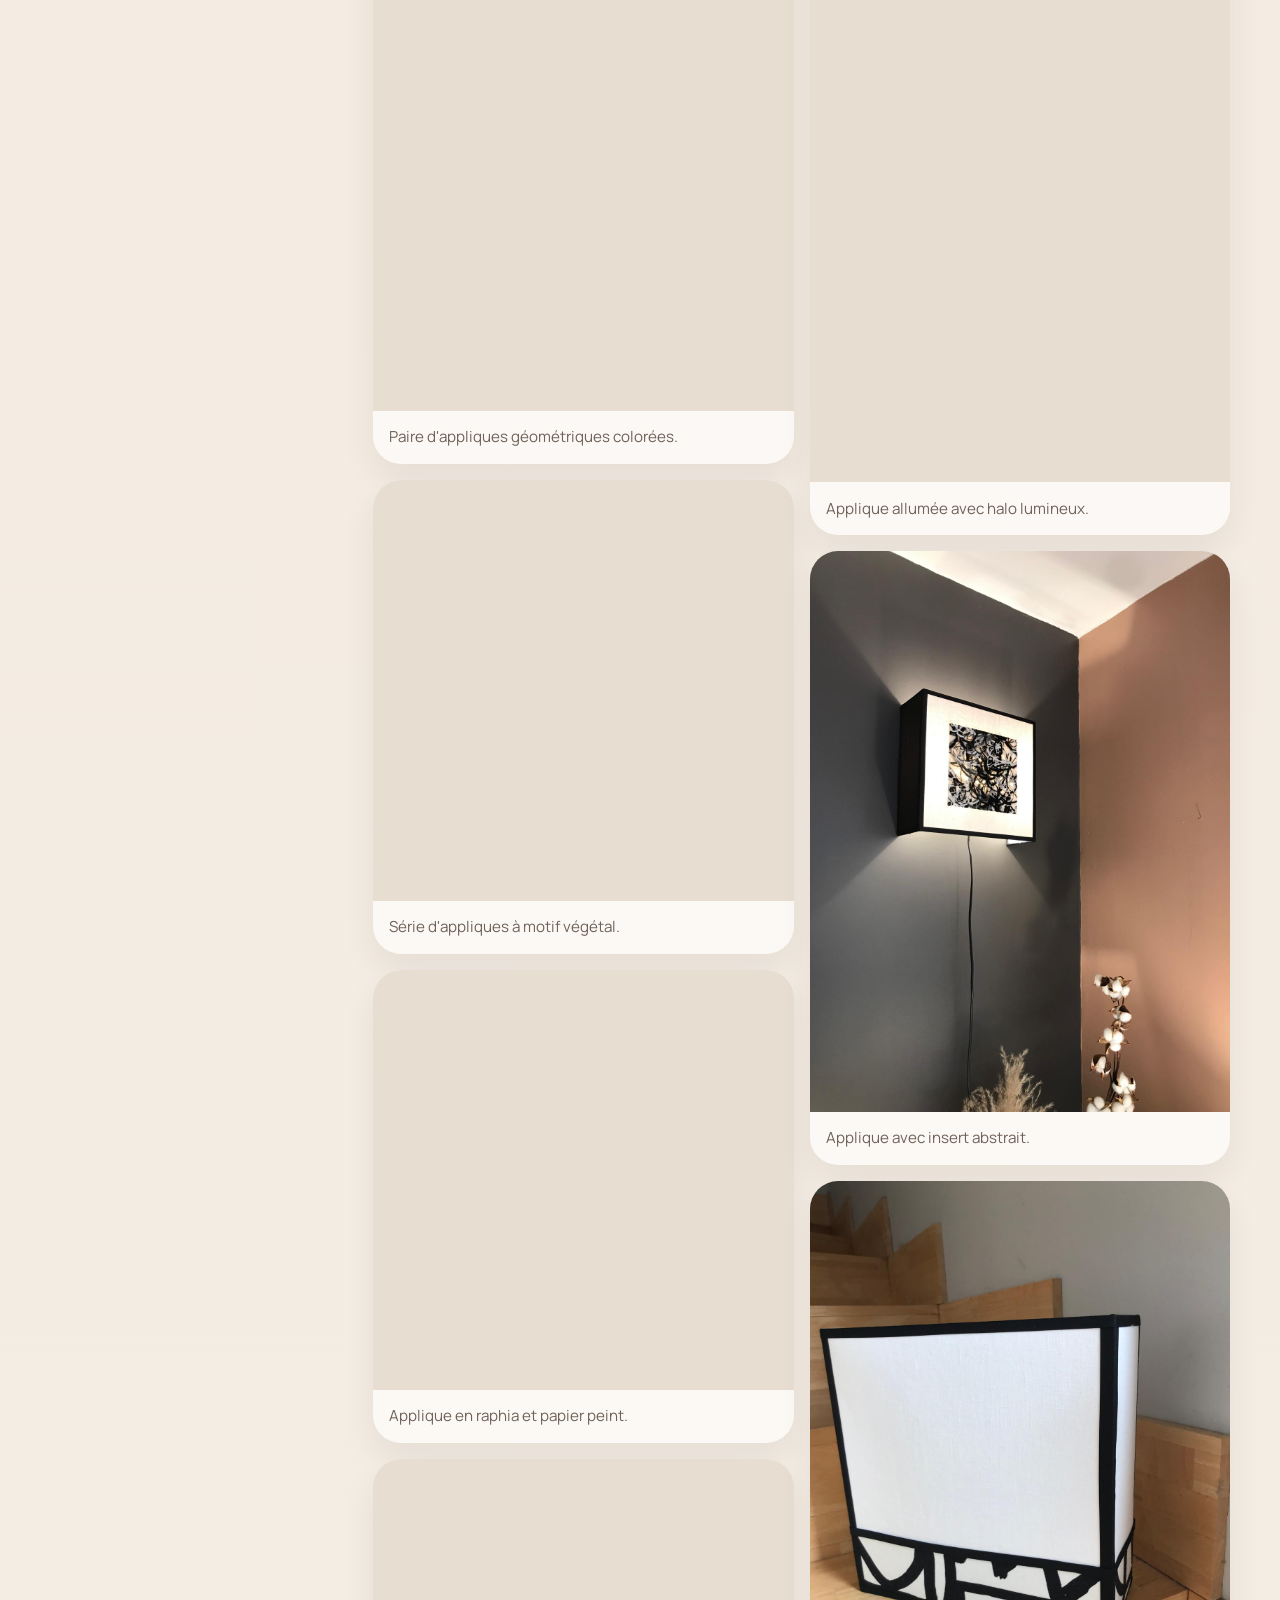
==== commit 8ca6cdcc: "Optimisation favicon Google" ====
--- a/rubriques.html
+++ b/rubriques.html
@@ -26,9 +26,10 @@
     content="Une page dédiée aux créations sur mesure et aux compositions textiles de l'atelier Nuit et Jour."
   >
   <meta property="og:url" content="https://nuitetjourhelenebertrand.fr/rubriques.html">
-  <link rel="icon" type="image/png" sizes="32x32" href="assets/images/favicon/abat-jour-32.png">
-  <link rel="icon" type="image/png" sizes="192x192" href="assets/images/favicon/abat-jour-192.png">
-  <link rel="apple-touch-icon" sizes="180x180" href="assets/images/favicon/abat-jour-180.png">
+  <link rel="icon" type="image/png" sizes="192x192" href="/assets/images/favicon/abat-jour-192.png">
+  <link rel="icon" type="image/png" sizes="48x48" href="/assets/images/favicon/abat-jour-48.png">
+  <link rel="icon" type="image/png" sizes="32x32" href="/assets/images/favicon/abat-jour-32.png">
+  <link rel="apple-touch-icon" sizes="180x180" href="/assets/images/favicon/abat-jour-180.png">
   <link rel="stylesheet" href="styles.css?v=2">
 </head>
 <body class="rubriques-page">
